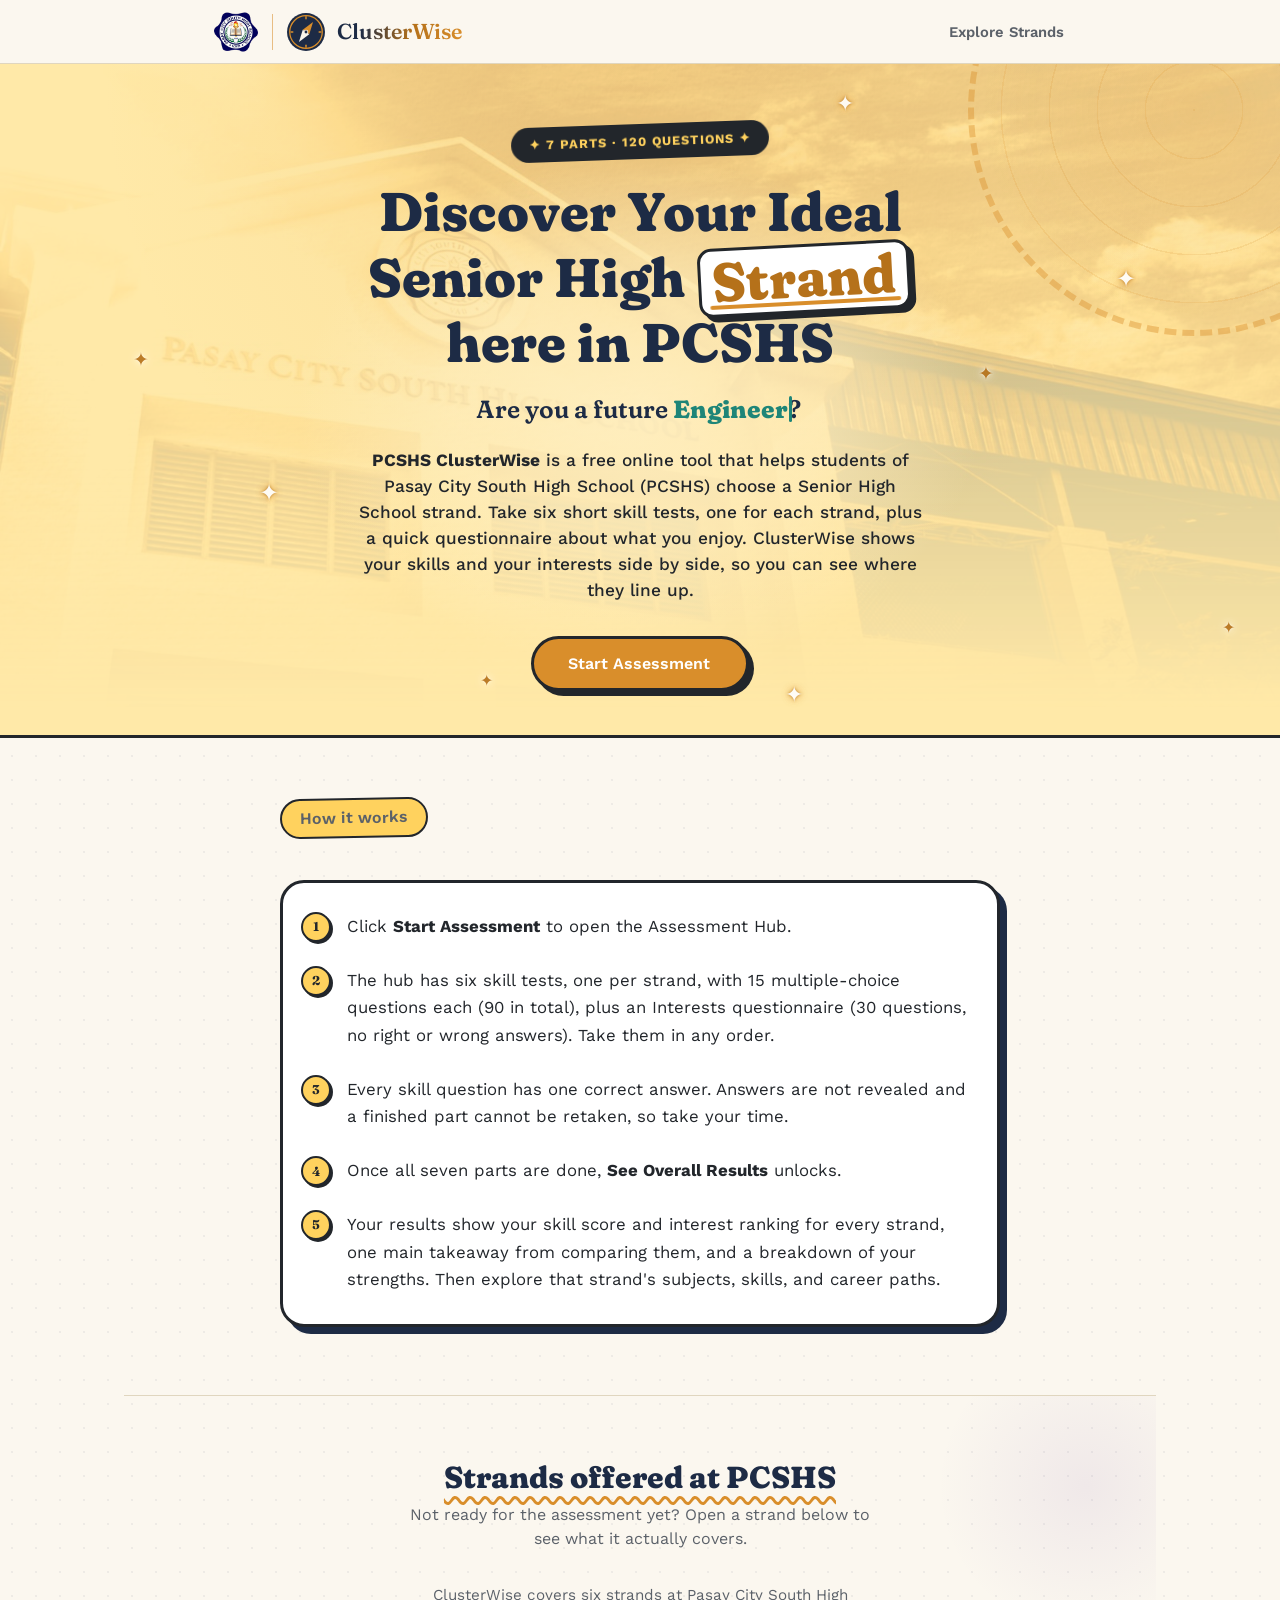
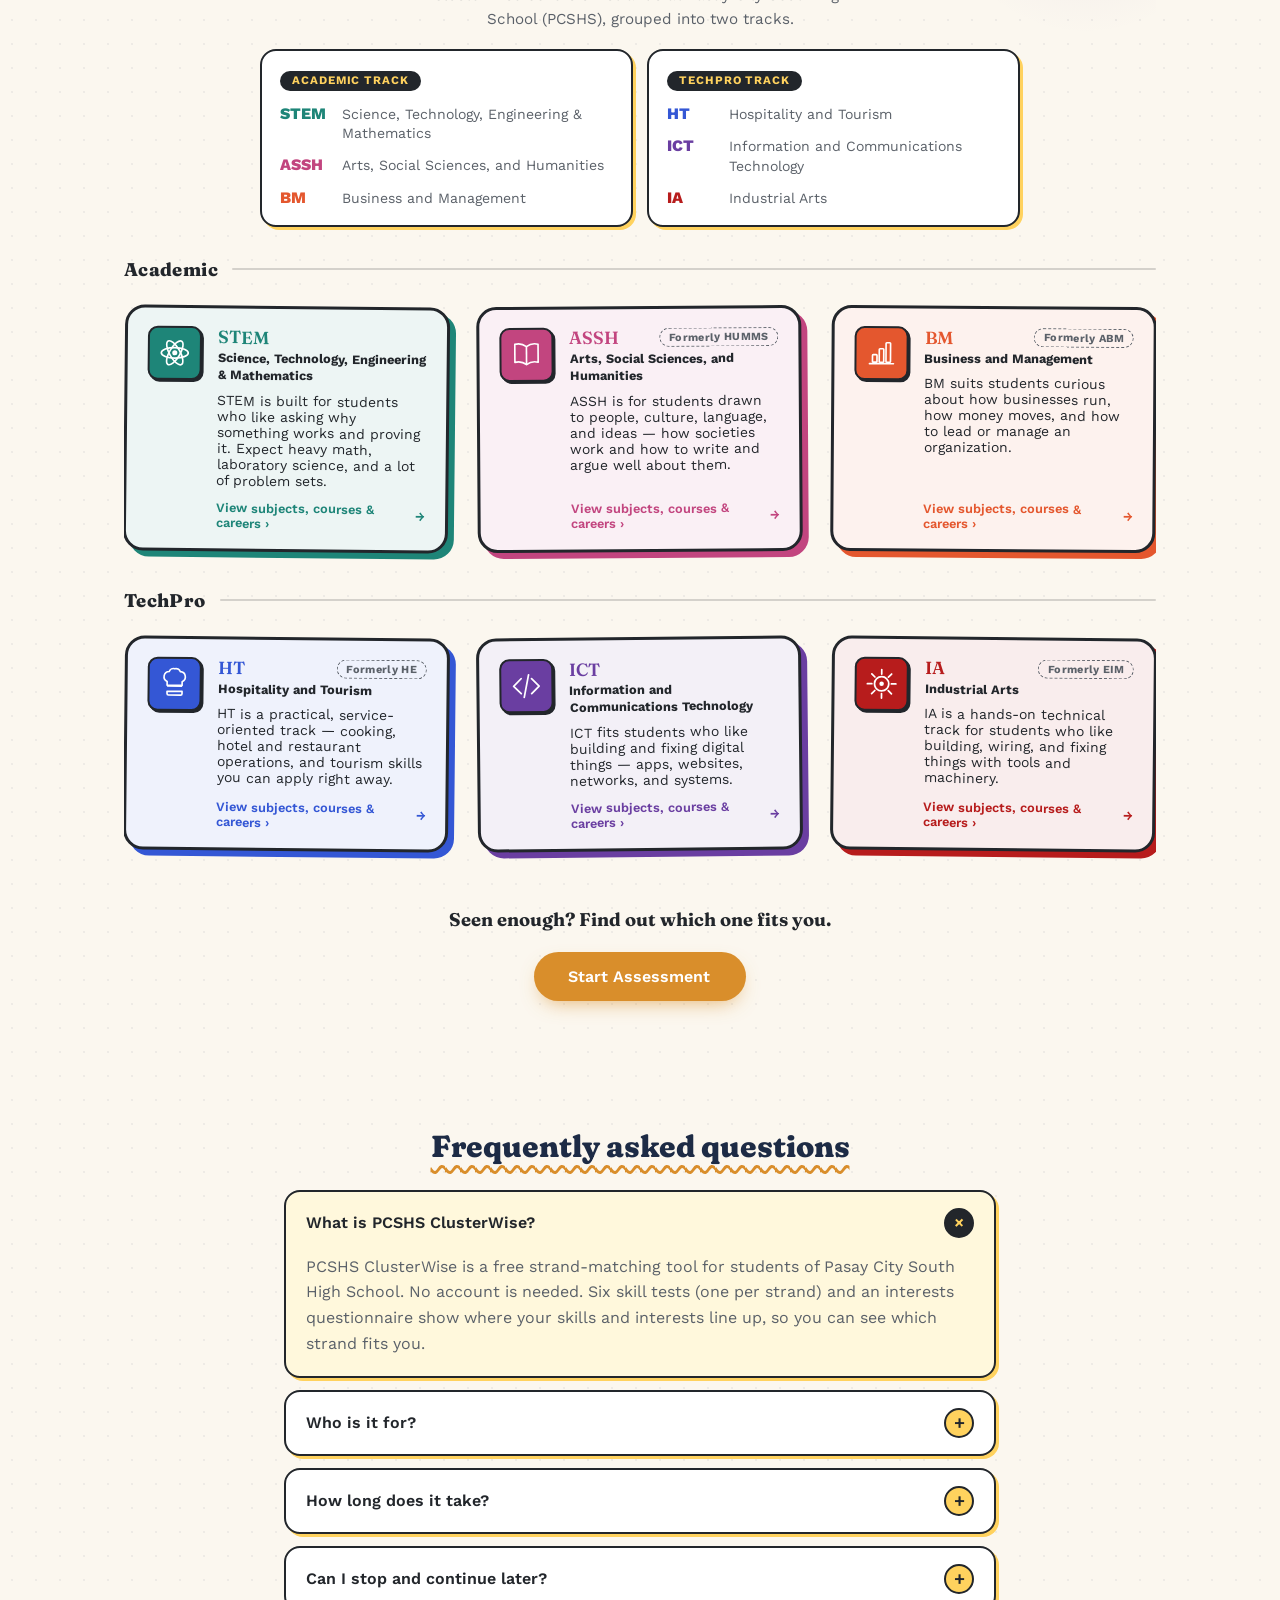
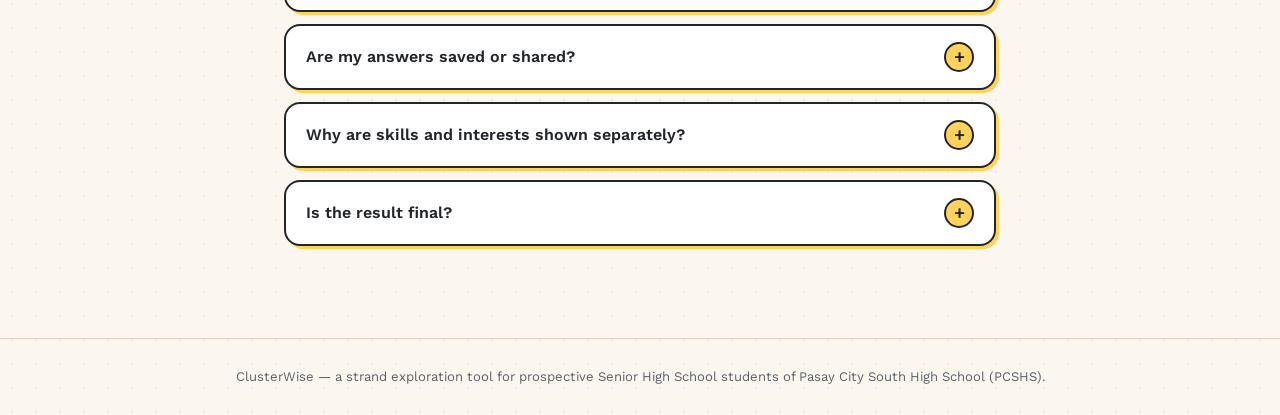
==== index.html @ 07b2bf0d "Update time estimate for exam duration" ====
<!DOCTYPE html>
<html lang="en">
<head>
<meta charset="UTF-8">
<meta name="viewport" content="width=device-width, initial-scale=1.0">
<title>PCSHS ClusterWise — Find Your SHS Strand | Pasay City South High School</title>
<link rel="canonical" href="https://pcshs-clusterwise.vercel.app/">

<!-- Search description + link preview (Messenger, Facebook, etc.) -->
<meta name="description" content="PCSHS ClusterWise is a free tool for Pasay City South High School (PCSHS) students to find their ideal Senior High School strand through six skill tests and an interests questionnaire.">
<meta property="og:type" content="website">
<meta property="og:site_name" content="PCSHS ClusterWise">
<meta property="og:title" content="PCSHS ClusterWise — Find Your SHS Strand | Pasay City South High School">
<meta property="og:description" content="PCSHS ClusterWise is a free tool for Pasay City South High School (PCSHS) students to find their ideal Senior High School strand through six skill tests and an interests questionnaire.">
<meta property="og:url" content="https://pcshs-clusterwise.vercel.app/">
<meta property="og:image" content="https://pcshs-clusterwise.vercel.app/images/og-image.png">
<meta property="og:image:width" content="1200">
<meta property="og:image:height" content="630">
<meta name="twitter:card" content="summary_large_image">

<link rel="icon" type="image/svg+xml" href="images/favicon.svg">
<link rel="icon" type="image/png" sizes="96x96" href="/images/favicon-96.png">
<link rel="icon" type="image/png" sizes="32x32" href="images/favicon-32.png">
<link rel="apple-touch-icon" href="images/apple-touch-icon.png">
<link rel="stylesheet" href="style2.css">

<!-- Structured data: helps Google understand what this page is -->
<script type="application/ld+json">
{
  "@context": "https://schema.org",
  "@type": "WebApplication",
  "name": "PCSHS ClusterWise",
  "alternateName": "Pasay City South High School ClusterWise",
  "url": "https://pcshs-clusterwise.vercel.app/",
  "description": "A free strand-matching tool for Pasay City South High School (PCSHS) students. Six skill tests and an interests questionnaire show which Senior High School strand fits best.",
  "applicationCategory": "EducationalApplication",
  "operatingSystem": "Any",
  "inLanguage": "en",
  "audience": { "@type": "EducationalAudience", "educationalRole": "student" },
  "offers": { "@type": "Offer", "price": "0", "priceCurrency": "PHP" },
  "publisher": { "@type": "EducationalOrganization", "name": "Pasay City South High School" }
}
</script>
</head>
<body>
<!-- ============ HEADER ============ -->
<header class="site-header">
  <div class="wrap header-inner">
    <button class="mark mark-compact brand" id="nav-home" aria-label="ClusterWise home">
      <img class="brand-seal" src="images/pcshslogo.png" alt="Pasay City South High School seal" width="44" height="44">
      <span class="brand-divider" aria-hidden="true"></span>
      <img class="brand-compass" src="images/favicon.svg" alt="" width="38" height="38">
      <span class="mark-word">ClusterWise</span>
    </button>
    <nav class="nav-links">
      <button class="nav-link" id="nav-explore"><span class="nav-opt">Explore </span>Strands</button>
    </nav>
  </div>
</header>

<!-- ============ HOME ============ -->
<section id="view-home" class="view">
  <div class="home-hero">
    <div class="wrap">
      <h1>Discover Your Ideal Senior High <span>Strand</span> here in PCSHS</h1>
      <p class="lede"><strong>PCSHS ClusterWise</strong> is a free online tool that helps students of Pasay City South High School (PCSHS) choose a Senior High School strand. Take six short skill tests, one for each strand, plus a quick questionnaire about what you enjoy. ClusterWise shows your skills and your interests side by side, so you can see where they line up.</p>
      <button class="btn btn-primary btn-compass" id="start-btn">
        <span>Start Assessment</span>
        <span class="btn-compass-icon" aria-hidden="true"></span>
      </button>

    </div>
  </div>

  <div class="wrap">
    <div class="manual">
      <p class="manual-title">How it works</p>
      <ol class="manual-list">
        <li>Click <strong>Start Assessment</strong> to open the Assessment Hub.</li>
        <li>The hub has six skill tests, one per strand, with 15 multiple-choice questions each (90 in total), plus an Interests questionnaire (30 questions, no right or wrong answers). Take them in any order.</li>
        <li>Every skill question has one correct answer. Answers are not revealed and a finished part cannot be retaken, so take your time.</li>
        <li>Once all seven parts are done, <strong>See Overall Results</strong> unlocks.</li>
        <li>Your results show your skill score and interest ranking for every strand, one main takeaway from comparing them, and a breakdown of your strengths. Then explore that strand's subjects, skills, and career paths.</li>
      </ol>
    </div>
  </div>

  <div class="wrap wrap-wide">
    <section class="explore-strands-section" id="explore-strands">
      <h2 class="section-title">Strands offered at PCSHS</h2>
      <p class="section-sub">Not ready for the assessment yet? Open a strand below to see what it actually covers.</p>

      <div class="strand-tracks">
        <p class="strand-tracks-intro">ClusterWise covers six strands at Pasay City South High School (PCSHS), grouped into two tracks.</p>
        <div class="track-cards">
          <section class="track-card" aria-labelledby="track-academic">
            <h3 class="track-name" id="track-academic">Academic track</h3>
            <ul class="track-list">
              <li><b class="track-code" style="--sc:#1E8578">STEM</b><span>Science, Technology, Engineering &amp; Mathematics</span></li>
              <li><b class="track-code" style="--sc:#C2457F">ASSH</b><span>Arts, Social Sciences, and Humanities</span></li>
              <li><b class="track-code" style="--sc:#E4572E">BM</b><span>Business and Management</span></li>
            </ul>
          </section>
          <section class="track-card" aria-labelledby="track-techpro">
            <h3 class="track-name" id="track-techpro">TechPro track</h3>
            <ul class="track-list">
              <li><b class="track-code" style="--sc:#3457D5">HT</b><span>Hospitality and Tourism</span></li>
              <li><b class="track-code" style="--sc:#6A3EA1">ICT</b><span>Information and Communications Technology</span></li>
              <li><b class="track-code" style="--sc:#B71C1C">IA</b><span>Industrial Arts</span></li>
            </ul>
          </section>
        </div>
      </div>

      <div class="strand-grid" id="strand-grid"></div>
      <div class="explore-cta">
        <p class="explore-cta-text">Seen enough? Find out which one fits you.</p>
        <button class="btn btn-primary btn-compass" id="start-btn-2">
          <span>Start Assessment</span>
          <span class="btn-compass-icon" aria-hidden="true"></span>
        </button>
      </div>
    </section>
  </div>

  <!-- Home-page FAQ: native <details> so the text is in the HTML for Google, no JavaScript needed -->
  <div class="wrap home-faq" id="faq">
    <h2 class="section-title">Frequently asked questions</h2>

    <details class="hfaq-item" open>
      <summary class="hfaq-q"><span>What is PCSHS ClusterWise?</span><span class="hfaq-icon" aria-hidden="true">+</span></summary>
      <p class="hfaq-a">PCSHS ClusterWise is a free strand-matching tool for students of Pasay City South High School. No account is needed. Six skill tests (one per strand) and an interests questionnaire show where your skills and interests line up, so you can see which strand fits you.</p>
    </details>

    <details class="hfaq-item">
      <summary class="hfaq-q"><span>Who is it for?</span><span class="hfaq-icon" aria-hidden="true">+</span></summary>
      <p class="hfaq-a">It is made for Junior High School students at Pasay City South High School (PCSHS), ideally Grade 10, who are deciding which Senior High School strand to take.</p>
    </details>

    <details class="hfaq-item">
      <summary class="hfaq-q"><span>How long does it take?</span><span class="hfaq-icon" aria-hidden="true">+</span></summary>
      <p class="hfaq-a">There are 90 skill questions (15 per strand) and 30 interest questions, split into seven short parts. The exam takes around 45 minutes average. <!-- TODO: add a rough time estimate once you have timed a few students, e.g. "Most students finish in about 45 minutes." --></p>
    </details>

    <details class="hfaq-item">
      <summary class="hfaq-q"><span>Can I stop and continue later?</span><span class="hfaq-icon" aria-hidden="true">+</span></summary>
      <p class="hfaq-a">Yes, as long as you stay in the same browser tab. Your progress is saved on your device and picks up where you left off, even after a refresh. Closing the tab clears it.</p>
    </details>

    <details class="hfaq-item">
      <summary class="hfaq-q"><span>Are my answers saved or shared?</span><span class="hfaq-icon" aria-hidden="true">+</span></summary>
      <p class="hfaq-a">No. ClusterWise has no server or database, so nothing is uploaded or shared. Your answers stay on your device. If you use <strong>Save my results</strong>, the picture is made on your device too.</p>
    </details>

    <details class="hfaq-item">
      <summary class="hfaq-q"><span>Why are skills and interests shown separately?</span><span class="hfaq-icon" aria-hidden="true">+</span></summary>
      <p class="hfaq-a">They answer different questions: what you can do right now, and what you enjoy. Mixing them into one score would hide that. Side by side, you can see where they agree and where they point different ways.</p>
    </details>

    <details class="hfaq-item">
      <summary class="hfaq-q"><span>Is the result final?</span><span class="hfaq-icon" aria-hidden="true">+</span></summary>
      <p class="hfaq-a">No. ClusterWise is a guide, not a decision. Use your results together with advice from your teachers, guidance counselor, and family.</p>
    </details>
  </div>
</section>

<!-- ============ ASSESSMENT HUB ============
     Empty on purpose: renderHub() in script2.js fills it. -->
<section id="view-hub" class="view"></section>

<!-- ============ ASSESSMENT (one sub-test at a time) ============ -->
<section id="view-assessment" class="view">
  <div class="assess-header">
    <div class="wrap">
      <div class="stepper" id="stepper"></div>
      <div class="q-progress-track"><div class="q-progress-fill" id="q-progress-fill"></div></div>
      <span class="q-progress-label" id="q-progress-label">Question 1 of 15</span>
    </div>
  </div>

  <div class="wrap assess-body">
    <div class="question-card" id="question-card"></div>
    <div class="assess-nav">
      <button class="btn btn-ghost" id="btn-back">Back</button>
      <button class="btn btn-primary" id="btn-next" disabled>Next</button>
    </div>
  </div>
</section>

<!-- ============ LOADING (plays once, between the hub and the results) ============
     Filled and driven by startResultsLoading() in script2.js. -->
<section id="view-loading" class="view" aria-label="Preparing your results">
  <div class="load-card">
    <div class="load-compass" aria-hidden="true">
      <svg viewBox="0 0 120 120" width="132" height="132">
        <circle class="lc-orbit" cx="60" cy="60" r="57" fill="none" stroke="#D98E2B" stroke-width="2.5" stroke-dasharray="3 8" stroke-linecap="round"/>
        <circle cx="60" cy="60" r="48" fill="#FFFFFF" stroke="#22262B" stroke-width="3.5"/>
        <circle cx="60" cy="60" r="39" fill="#FFE9A8" stroke="#D98E2B" stroke-width="1.5"/>
        <g stroke="#22262B" stroke-width="2.5" stroke-linecap="round"><line x1="60" y1="16" x2="60" y2="24"/><line x1="60" y1="96" x2="60" y2="104"/><line x1="16" y1="60" x2="24" y2="60"/><line x1="96" y1="60" x2="104" y2="60"/></g>
        <g class="lc-needle" id="load-needle">
          <polygon points="60,20 68,60 52,60" fill="#B5711A"/>
          <polygon points="60,100 68,60 52,60" fill="#1D2B45"/>
        </g>
        <circle cx="60" cy="60" r="5.5" fill="#FFFFFF" stroke="#22262B" stroke-width="2.5"/>
      </svg>
    </div>
    <p class="load-phrase" id="load-phrase" role="status" aria-live="polite">Working on your results…</p>
    <div class="load-tiles" id="load-tiles" aria-hidden="true"></div>
    <ul class="load-checks" id="load-checks" aria-hidden="true">
      <li><span class="load-check-dot"></span>Skill tests scored</li>
      <li><span class="load-check-dot"></span>Interests ranked</li>
      <li><span class="load-check-dot"></span>Skills and interests compared</li>
    </ul>
    <div class="load-track" aria-hidden="true"><div class="load-fill" id="load-fill"></div></div>
    <p class="load-pct" id="load-pct" aria-hidden="true">0%</p>
    <p class="load-privacy"><svg viewBox="0 0 24 24" width="14" height="14" fill="none" stroke="currentColor" stroke-width="2.4" stroke-linecap="round" stroke-linejoin="round" aria-hidden="true"><rect x="5" y="11" width="14" height="9" rx="2"/><path d="M8 11V8a4 4 0 0 1 8 0v3"/></svg>Your answers stay on this device</p>
  </div>
</section>

<!-- ============ RESULTS ============ -->
<section id="view-results" class="view">
  <div class="results-hero">
    <div class="wrap">
      <h1 id="result-headline"></h1>
      <p id="result-sub"></p>
    </div>
  </div>

  <div class="wrap chart-section">
    <div class="rv-charts" id="bar-chart"></div>
  </div>

  <div class="wrap interest-section" id="interest-section"></div>

  <div class="wrap explain-section">
    <div id="explain-why"></div>
  </div>

  <div class="results-strand">
    <div class="strand-header">
      <h2 class="section-title" id="strand-header-title"></h2>
      <p class="section-sub" id="strand-header-sub"></p>
      <div class="strand-tabs" id="strand-tabs" hidden></div>
    </div>
    <div id="strand-panel"></div>
  </div>

  <div class="wrap faq-section">
    <h3>Questions about your result</h3>
    <div id="faq-list"></div>
  </div>

  <div class="wrap results-footer">
  </div>
</section>

<!-- ============ STRAND DETAIL (from Explore Strands) ============
     Everything inside is built by renderStrandDetail() in script2.js,
     including the closing panel with its buttons. -->
<section id="view-strand-detail" class="view">
  <div id="strand-detail-content"></div>
</section>

<footer class="site-footer">ClusterWise — a strand exploration tool for prospective Senior High School students of Pasay City South High School (PCSHS).</footer>

<!-- Floating "Save my results" button: only visible while the results page is open (savecard.js toggles it) -->
<button class="save-fab" id="save-fab" type="button" data-save-results aria-label="Save my results as a picture">
  <svg class="save-icon" viewBox="0 0 24 24" width="22" height="22" fill="none" stroke="currentColor" stroke-width="2.4" stroke-linecap="round" stroke-linejoin="round" aria-hidden="true"><path d="M12 3v12"/><path d="M7 11l5 5 5-5"/><path d="M4 20h16"/></svg>
  <span class="save-label">Save my results</span>
</button>

<!-- Question bank first (data), then the controller (logic) -->
<script src="questions.js"></script>
<script src="script2.js"></script>
<script src="savecard.js"></script>
</body>
</html>
---- style2.css ----
@import url('https://fonts.googleapis.com/css2?family=Fraunces:opsz,wght,SOFT,WONK@9..144,100..900,0..100,0..1&family=Work+Sans:wght@400;500;600;700&display=swap');

/* Line 674 = Results start */

:root {
  --ink: #22262B;
  --ink-soft: #5B6169;
  --paper: #FBF7EF;
  --paper-raised: #FFFFFF;
  --paper-alt: #F1E9D8;
  --navy: #1D2B45;
  --navy-soft: #2C3C5C;
  --amber: #D98E2B;
  --amber-deep: #B5711A;
  --line: #E0D6BF;
  --radius: 10px;
  --shadow: 0 10px 30px -14px rgba(29, 43, 69, 0.25);
  --header-h: 64px;
}

* { box-sizing: border-box; }

html { scroll-behavior: smooth; scroll-padding-top: var(--header-h); }

body {
  margin: 0;
  font-family: 'Work Sans', -apple-system, BlinkMacSystemFont, sans-serif;
  background-color: var(--paper);
  background-image: radial-gradient(circle, rgba(29, 43, 69, 0.06) 1px, transparent 1.4px);
  background-size: 24px 24px;
  color: var(--ink);
  line-height: 1.5;
}

h1, h2, h3, h4 {
  font-family: 'Fraunces', Georgia, serif;
  color: var(--navy);
  margin: 0 0 0.4em;
  line-height: 1.15;
}

p { margin: 0 0 1em; color: var(--ink-soft); }

.view { display: none; }
.view.active { display: block; animation: viewFade 0.5s ease; }

@keyframes viewFade {
  from { opacity: 0; transform: translateY(8px); }
  to { opacity: 1; transform: translateY(0); }
}

.wrap {
  max-width: 900px;
  margin: 0 auto;
  padding: 0 24px;
}

/* ================= SITE HEADER ================= */
.site-header {
  position: sticky;
  top: 0;
  z-index: 20;
  height: var(--header-h);
  display: flex;
  align-items: center;
  background: var(--paper);
  border-bottom: 1px solid var(--line);
}

.header-inner {
  display: flex;
  align-items: center;
  justify-content: space-between;
  width: 100%;
}

.nav-links {
  display: flex;
  align-items: center;
  gap: 18px;
}

.nav-link {
  font-family: 'Work Sans', sans-serif;
  font-size: 0.92rem;
  font-weight: 600;
  color: var(--ink-soft);
  background: none;
  border: none;
  cursor: pointer;
  padding: 6px 2px;
  position: relative;
}
.nav-link::after {
  content: "";
  position: absolute;
  left: 2px; right: 2px; bottom: 0;
  height: 2px;
  background: var(--amber);
  transform: scaleX(0);
  transform-origin: left;
  transition: transform 0.2s ease;
}
.nav-link:hover { color: var(--navy); }
.nav-link:hover::after { transform: scaleX(1); }

/* ================= HOME ================= */
.home-hero {
  position: relative;
  overflow: hidden;
  padding: 56px 0 40px;
  text-align: center;
  background:
    radial-gradient(ellipse at top, rgba(217,142,43,0.10), transparent 60%),
    var(--paper);
  border-bottom: 1px solid var(--line);
}

.home-hero::before {
  content: "";
  position: absolute;
  border-radius: 50%;
  pointer-events: none;
  z-index: 0;
}

/* compass-ring motif, top right */
.home-hero::before {
  width: 440px;
  height: 440px;
  top: -180px;
  right: -140px;
  background:
    repeating-radial-gradient(circle at center, rgba(217,142,43,0.16) 0 1.5px, transparent 1.5px 48px),
    radial-gradient(circle, rgba(217,142,43,0.14), rgba(217,142,43,0) 70%);
}

.home-hero > .wrap {
  position: relative;
  z-index: 1;
}

.mark {
  display: inline-flex;
  align-items: center;
  gap: 10px;
  margin-bottom: 28px;
}

.mark-compact {
  background: none;
  border: none;
  cursor: pointer;
  margin: 0;
  padding: 0;
}

.mark-glyph {
  width: 40px; height: 40px;
  border-radius: 50%;
  background: var(--navy);
  position: relative;
  flex-shrink: 0;
}
.mark-glyph::before, .mark-glyph::after {
  content: "";
  position: absolute;
  background: var(--amber);
}
.mark-glyph::before {
  width: 2px; height: 16px;
  top: 12px; left: 19px;
  transform: rotate(35deg);
}
.mark-glyph::after {
  width: 6px; height: 6px;
  border-radius: 50%;
  background: var(--paper);
  top: 17px; left: 17px;
}

.site-header .mark-glyph { width: 30px; height: 30px; }
.site-header .mark-glyph::before { width: 1.5px; height: 12px; top: 9px; left: 14.5px; }
.site-header .mark-glyph::after { width: 4.5px; height: 4.5px; top: 12.5px; left: 12.5px; }

.mark-word {
  font-family: 'Fraunces', serif;
  font-weight: 600;
  font-size: 1.3rem;
  letter-spacing: 0.01em;
  color: var(--navy);
  background: linear-gradient(100deg, var(--navy) 20%, var(--amber-deep) 60%, var(--amber) 100%);
  -webkit-background-clip: text;
  background-clip: text;
  -webkit-text-fill-color: transparent;
}
.site-header .mark-word { font-size: 1.1rem; }

.home-hero h1 {
  font-size: clamp(2.2rem, 5vw, 3.4rem);
  font-weight: 600;
  max-width: 15ch;
  margin: 0 auto 18px;
  background: linear-gradient(100deg, var(--navy) 15%, var(--amber-deep) 55%, var(--amber) 100%);
  -webkit-background-clip: text;
  background-clip: text;
  -webkit-text-fill-color: transparent;
  color: var(--navy);
}

.home-hero .lede {
  max-width: 52ch;
  margin: 0 auto 32px;
  font-size: 1.08rem;
  color: var(--ink-soft);
}

.btn {
  font-family: 'Work Sans', sans-serif;
  font-weight: 600;
  font-size: 1rem;
  border: none;
  border-radius: 999px;
  padding: 15px 34px;
  cursor: pointer;
  transition: transform 0.15s ease, box-shadow 0.15s ease, background 0.2s ease;
}

.btn-primary {
  background: var(--amber);
  color: #fff;
  box-shadow: 0 8px 20px -8px rgba(217,142,43,0.7);
}
.btn-primary:hover { background: var(--amber-deep); transform: translateY(-1px); }
.btn-primary:active { transform: translateY(0); }

.btn-ghost {
  background: transparent;
  color: var(--navy);
  border: 1.5px solid var(--line);
}
.btn-ghost:hover { border-color: var(--navy); }

/* Compass-needle reveal, used on the "Start Assessment" button */
.btn-compass {
  display: inline-flex;
  align-items: center;
  gap: 0;
  transition: gap 0.3s ease, background 0.2s ease, transform 0.15s ease;
}
.btn-compass:hover,
.btn-compass:focus-visible {
  gap: 8px;
}

.btn-compass-icon {
  width: 0;
  height: 18px;
  border-radius: 50%;
  box-sizing: border-box;
  border: 1.5px solid transparent;
  position: relative;
  flex-shrink: 0;
  opacity: 0;
  transform: scale(0.4) rotate(-60deg);
  transition: width 0.3s ease, opacity 0.25s ease, transform 0.5s cubic-bezier(0.34, 1.56, 0.64, 1), border-color 0.3s ease;
}
.btn-compass:hover .btn-compass-icon,
.btn-compass:focus-visible .btn-compass-icon {
  width: 18px;
  opacity: 1;
  border-color: rgba(255, 255, 255, 0.85);
  transform: scale(1) rotate(300deg);
}
.btn-compass-icon::before,
.btn-compass-icon::after {
  content: "";
  position: absolute;
  left: 9px;
  top: 50%;
  width: 0;
  height: 0;
  border-style: solid;
}
.btn-compass-icon::before {
  /* upper half of the needle */
  border-width: 0 2.5px 6px 2.5px;
  border-color: transparent transparent #ffffff transparent;
  transform: translate(-50%, -100%);
}
.btn-compass-icon::after {
  /* lower half of the needle */
  border-width: 6px 2.5px 0 2.5px;
  border-color: var(--navy) transparent transparent transparent;
  transform: translate(-50%, 0);
}

@media (prefers-reduced-motion: reduce) {
  .btn-compass-icon { transition: opacity 0.2s ease; transform: none; }
  .btn-compass:hover .btn-compass-icon,
  .btn-compass:focus-visible .btn-compass-icon {
    transform: none;
  }
}

.manual {
  max-width: 640px;
  margin: 56px auto 0;
  padding: 0 0 64px;
}

.manual-title {
  text-align: center;
  font-size: 1rem;
  text-transform: none;
  color: var(--ink-soft);
  font-family: 'Work Sans', sans-serif;
  font-weight: 600;
  margin-bottom: 24px;
}
.manual-title::before {
  content: "";
  display: block;
  width: 36px;
  height: 3px;
  border-radius: 2px;
  background: var(--amber);
  margin: 0 auto 14px;
}

.manual-list {
  list-style: none;
  margin: 0; padding: 0;
  counter-reset: step;
  border-left: 2px solid var(--line);
  padding-left: 28px;
}

.manual-list li {
  position: relative;
  counter-increment: step;
  padding-bottom: 22px;
  color: var(--ink);
}
.manual-list li:last-child { padding-bottom: 0; }
.manual-list li::before {
  content: counter(step);
  position: absolute;
  left: -41px;
  top: -1px;
  width: 26px; height: 26px;
  border-radius: 50%;
  background: var(--paper);
  border: 2px solid var(--amber);
  color: var(--navy-soft);
  font-weight: 600;
  font-size: 0.8rem;
  display: flex; align-items: center; justify-content: center;
}

/* ================= EXPLORE STRANDS (home) ================= */
.explore-strands-section {
  position: relative;
  overflow: hidden;
  padding: 8px 0 72px;
  border-top: 1px solid var(--line);
  padding-top: 56px;
}
.explore-strands-section::before {
  content: "";
  position: absolute;
  top: -60px;
  right: -80px;
  width: 300px;
  height: 300px;
  border-radius: 50%;
  background: radial-gradient(circle, rgba(106,62,161,0.08), rgba(106,62,161,0) 70%);
  pointer-events: none;
  z-index: 0;
}
.explore-strands-section > * {
  position: relative;
  z-index: 1;
}

.section-title {
  font-size: clamp(1.5rem, 3vw, 1.9rem);
  text-align: center;
  margin-bottom: 8px;
}
.section-title::before {
  content: "";
  display: block;
  width: 36px;
  height: 3px;
  border-radius: 2px;
  background: var(--amber);
  margin: 0 auto 14px;
}

.section-sub {
  text-align: center;
  max-width: 46ch;
  margin: 0 auto 32px;
}

.strand-grid {
  display: grid;
  grid-template-columns: repeat(2, 1fr);
  gap: 14px;
}
@media (max-width: 640px) {
  .strand-grid { grid-template-columns: 1fr; }
}

.strand-card {
  --sc: var(--navy);
  display: flex;
  flex-direction: row;
  align-items: flex-start;
  gap: 16px;
  text-align: left;
  background: var(--paper-raised);
  border: 1.5px solid var(--line);
  border-radius: var(--radius);
  padding: 18px 20px;
  cursor: pointer;
  font-family: inherit;
  width: 100%;
  transition: transform 0.15s ease, box-shadow 0.2s ease, border-color 0.2s ease, background-color 0.25s ease;
}
.strand-card:hover {
  transform: translateY(-3px);
  background-color: var(--sc);
  border-color: var(--sc);
  box-shadow: var(--shadow);
}
.strand-card-badge {
  flex-shrink: 0;
  min-width: 54px;
  height: 54px;
  padding: 0 8px;
  border-radius: 8px;
  background: var(--sc);
  color: #fff;
  display: flex;
  align-items: center;
  justify-content: center;
  white-space: nowrap;
  font-family: 'Fraunces', serif;
  font-weight: 600;
  font-size: 0.82rem;
  letter-spacing: -0.01em;
  transition: background-color 0.25s ease, color 0.25s ease;
}
.strand-card:hover .strand-card-badge {
  background: #fff;
  color: var(--sc);
}
.strand-card-content {
  display: flex;
  flex-direction: column;
  min-width: 0;
  flex-grow: 1;
}
.strand-card-name {
  font-family: 'Fraunces', serif;
  font-size: 1.1rem;
  font-weight: 600;
  color: var(--sc);
  margin-bottom: 1px;
  transition: color 0.25s ease;
  display: inline-flex;
  align-items: center;
  gap: 7px;
}
.strand-card-name svg { width: 17px; height: 17px; flex-shrink: 0; }
.strand-card-full {
  font-size: 0.74rem;
  font-weight: 600;
  color: var(--ink-soft);
  margin-bottom: 8px;
  transition: color 0.25s ease;
}
.strand-card-blurb {
  font-size: 0.87rem;
  color: var(--ink);
  margin-bottom: 8px;
  transition: color 0.25s ease;
}
.strand-card-cta {
  font-size: 0.8rem;
  font-weight: 600;
  color: var(--sc);
  transition: color 0.25s ease;
}
.strand-card:hover .strand-card-name,
.strand-card:hover .strand-card-cta {
  color: #fff;
}
.strand-card:hover .strand-card-full {
  color: rgba(255, 255, 255, 0.8);
}
.strand-card:hover .strand-card-blurb {
  color: rgba(255, 255, 255, 0.95);
}

/* ================= ASSESSMENT ================= */
.assess-header {
  position: sticky;
  top: var(--header-h);
  background: var(--paper);
  border-bottom: 1px solid var(--line);
  padding: 18px 0 14px;
  z-index: 5;
}

.stepper {
  display: flex;
  justify-content: space-between;
  gap: 8px;
  margin-bottom: 16px;
}

.step {
  flex: 1;
  display: flex;
  align-items: center;
  gap: 8px;
  opacity: 0.45;
}

.step-marker {
  width: 26px; height: 26px;
  border-radius: 50%;
  border: 1.5px solid var(--ink-soft);
  display: flex; align-items: center; justify-content: center;
  font-size: 0.72rem;
  font-weight: 600;
  flex-shrink: 0;
  color: var(--ink-soft);
  transition: all 0.25s ease;
}

.step-label {
  font-size: 0.78rem;
  font-weight: 600;
  color: var(--ink-soft);
  display: none;
}

.step-active { opacity: 1; }
.step-active .step-marker { background: var(--navy); border-color: var(--navy); color: #fff; }
.step-active .step-label { color: var(--navy); display: inline; }
.step-done { opacity: 0.85; }
.step-done .step-marker { background: var(--amber); border-color: var(--amber); color: #fff; }

.q-progress-track {
  height: 6px;
  border-radius: 4px;
  background: var(--paper-alt);
  overflow: hidden;
}
.q-progress-fill {
  height: 100%;
  background: linear-gradient(90deg, var(--amber), var(--navy));
  border-radius: 4px;
  transition: width 0.4s ease;
}
.q-progress-label {
  display: block;
  margin-top: 8px;
  font-size: 0.8rem;
  color: var(--ink-soft);
  font-weight: 500;
}

.assess-body {
  padding: 48px 0 40px;
  min-height: 340px;
}

.question-card { max-width: 620px; margin: 0 auto; }

.q-eyebrow {
  font-size: 0.8rem;
  font-weight: 600;
  color: var(--amber-deep);
  margin-bottom: 10px;
}

.q-text {
  font-size: clamp(1.4rem, 3vw, 1.8rem);
  margin-bottom: 32px;
}

.card-in .q-text, .card-in .options { animation: qIn 0.4s ease; }
@keyframes qIn { from { opacity: 0; transform: translateX(10px); } to { opacity: 1; transform: translateX(0); } }

.options { display: flex; flex-direction: column; gap: 10px; }

.option {
  display: flex;
  align-items: center;
  gap: 14px;
  padding: 14px 18px;
  border: 1.5px solid var(--line);
  border-radius: var(--radius);
  background: var(--paper-raised);
  cursor: pointer;
  transition: border-color 0.2s ease, background 0.2s ease, transform 0.15s ease;
}
.option input { position: absolute; opacity: 0; pointer-events: none; }

.option-letter {
  width: 26px; height: 26px;
  border-radius: 50%;
  border: 2px solid var(--line);
  flex-shrink: 0;
  display: flex; align-items: center; justify-content: center;
  font-size: 0.76rem;
  font-weight: 700;
  color: var(--ink-soft);
  transition: all 0.2s ease;
}

.option-text { font-weight: 500; color: var(--ink); }

.option:hover { border-color: var(--amber); }
.option-selected {
  border-color: var(--amber);
  background: #FFF8EC;
}
.option-selected .option-letter { border-color: var(--amber); background: var(--amber); color: #fff; }
.option-pulse { animation: pulse 0.35s ease; }
@keyframes pulse { 0% { transform: scale(1); } 45% { transform: scale(1.015); } 100% { transform: scale(1); } }

.assess-nav {
  display: flex;
  justify-content: space-between;
  max-width: 620px;
  margin: 36px auto 0;
}
.btn:disabled { opacity: 0.4; cursor: not-allowed; }

/* ================= RESULTS ================= */
.results-hero {
  text-align: center;
  padding: 64px 0 20px;
  background: linear-gradient(180deg, var(--paper-alt), var(--paper));
}
.results-hero h1 {
  font-size: clamp(1.9rem, 4vw, 2.6rem);
  max-width: 20ch;
  margin: 0 auto 10px;
}
.results-hero p { max-width: 46ch; margin: 0 auto; }

.chart-section { padding: 36px 0 8px; }

.bar-chart {
  display: flex;
  align-items: flex-end;
  justify-content: center;
  gap: clamp(10px, 3vw, 28px);
  height: 260px;
  padding: 0 8px;
  border-bottom: 2px solid var(--ink);
}

.bar-col {
  display: flex;
  flex-direction: column;
  align-items: center;
  width: 64px;
  height: 100%;
  justify-content: flex-end;
}
.bar-pct { font-weight: 700; font-size: 0.9rem; color: var(--navy); margin-bottom: 6px; }
.bar-track {
  width: 100%;
  height: 100%;
  display: flex;
  align-items: flex-end;
}
.bar-fill {
  width: 100%;
  height: 0%;
  border-radius: 6px 6px 0 0;
  transition: height 1.1s cubic-bezier(.2,.8,.2,1);
}
.bar-label { margin-top: 10px; font-size: 0.78rem; font-weight: 600; color: var(--ink-soft); }

.explain-section {
  padding: 44px 0;
  display: grid;
  grid-template-columns: 1fr 1fr;
  gap: 36px;
}
@media (max-width: 720px) { .explain-section { grid-template-columns: 1fr; } }

.explain-section h3 { font-size: 1.2rem; }

.explain-lead {
  font-size: 1.2rem;
  line-height: 1.55;
  color: var(--ink);
  font-weight: 500;
}
.explain-lead strong { color: var(--navy); }

.chip-row { display: flex; flex-wrap: wrap; gap: 8px; margin: 14px 0 18px; }
.chip {
  border: 1.5px solid var(--chip-color, var(--line));
  color: var(--chip-color, var(--ink));
  background: transparent;
  padding: 8px 16px;
  border-radius: 999px;
  font-weight: 600;
  font-size: 0.85rem;
  cursor: pointer;
  transition: all 0.2s ease;
}
.chip:hover { background: var(--chip-color, var(--paper-alt)); color: #fff; }
.chip-active { background: var(--chip-color); color: #fff; }

.faq-section { padding: 8px 0 64px; }
.faq-item {
  border-bottom: 1px solid var(--line);
}
.faq-question {
  width: 100%;
  background: none;
  border: none;
  text-align: left;
  padding: 18px 4px;
  font-family: 'Work Sans', sans-serif;
  font-size: 1rem;
  font-weight: 600;
  color: var(--ink);
  display: flex;
  justify-content: space-between;
  align-items: center;
  cursor: pointer;
}
.faq-icon {
  font-size: 1.3rem;
  color: var(--amber-deep);
  transition: transform 0.25s ease;
}
.faq-open .faq-icon { transform: rotate(45deg); }
.faq-answer {
  max-height: 0;
  overflow: hidden;
  transition: max-height 0.3s ease;
}
.faq-open .faq-answer { max-height: 260px; }
.faq-answer p { padding: 0 4px 18px; }

.results-footer {
  text-align: center;
  padding: 0 0 72px;
  display: flex;
  gap: 12px;
  justify-content: center;
  flex-wrap: wrap;
}

/* ================= RESULTS: PLAYFUL RESTYLE (layered over the base rules above) ================= */
:root {
  --sun: #FFD25E;
  --sun-soft: #FFE9A8;
}

/* ---- Hero: confetti + sticker headline ---- */
.results-hero {
  position: relative;
  overflow: hidden;
  text-align: center;
  padding: 64px 0 76px;
  background:
    linear-gradient(180deg, var(--sun-soft) 0%, var(--paper) 100%);
  border-bottom: 3px solid var(--ink);
}
.results-hero::before {
  content: "";
  position: absolute;
  width: 230px; height: 230px;
  top: -80px; right: -60px;
  border-radius: 50%;
  border: 6px dashed rgba(217, 142, 43, 0.55);
  animation: resSpin 40s linear infinite;
  pointer-events: none;
}
@keyframes resSpin { to { transform: rotate(360deg); } }
@media (prefers-reduced-motion: reduce) { .results-hero::before { animation: none; } }

.results-hero .wrap { position: relative; z-index: 1; }
.results-hero .wrap::before {
  content: "✦ Your result is in ✦";
  display: inline-block;
  font-size: 0.8rem;
  font-weight: 700;
  letter-spacing: 0.08em;
  text-transform: uppercase;
  background: var(--ink);
  color: var(--sun);
  padding: 8px 18px;
  border-radius: 999px;
  margin-bottom: 26px;
  transform: rotate(-2deg);
}
.results-hero h1 {
  font-size: clamp(2.1rem, 6.4vw, 4rem);
  font-weight: 800;
  font-variation-settings: "SOFT" 100, "WONK" 1;
  letter-spacing: -0.02em;
  line-height: 1.3;
  text-wrap: balance;
  max-width: 21ch;
  margin: 0 auto 18px;
}
.results-hero h1 span.res-legacy {
  display: inline-block;
  background: #fff;
  border: 3px solid var(--ink);
  border-radius: 18px;
  padding: 0 0.22em;
  margin: 0 0.06em;
  transform: rotate(-3deg);
  box-shadow: 5px 5px 0 var(--ink);
}
.results-hero p {
  max-width: 40ch;
  margin: 0 auto;
  font-size: 1.05rem;
  color: var(--ink);
}

/* ---- Bar chart: a sticker panel ---- */
.wrap.chart-section {
  max-width: 980px;
  padding: 0 24px 12px;
  margin-top: -34px;
  position: relative;
  z-index: 2;
}
.bar-chart {
  display: flex;
  align-items: flex-end;
  justify-content: center;
  gap: clamp(8px, 2.4vw, 22px);
  height: 340px;
  padding: 26px clamp(12px, 3vw, 32px) 14px;
  background-color: #fff;
  background-image: repeating-linear-gradient(0deg, transparent 0 62px, rgba(29, 43, 69, 0.07) 62px 64px);
  border: 3px solid var(--ink);
  border-radius: 28px;
  box-shadow: 8px 8px 0 var(--navy);
}
.bar-col {
  flex: 1;
  width: auto;
  max-width: 96px;
  display: flex;
  flex-direction: column;
  align-items: center;
  justify-content: flex-end;
  height: 100%;
}
.bar-pct {
  font-family: 'Fraunces', serif;
  font-weight: 800;
  font-size: clamp(0.75rem, 2.6vw, 1.05rem);
  color: var(--ink);
  background: var(--sun);
  border: 2px solid var(--ink);
  border-radius: 999px;
  padding: 2px 8px;
  margin-bottom: 10px;
  box-shadow: 2px 2px 0 var(--ink);
}
.bar-col:first-child .bar-pct { background: var(--ink); color: var(--sun); }
.bar-track { width: 100%; height: 100%; display: flex; align-items: flex-end; border-bottom: 3px solid var(--ink); }
.bar-fill {
  position: relative;
  overflow: hidden;
  width: 100%;
  height: 0%;
  border: 3px solid var(--ink);
  border-bottom: none;
  border-radius: 16px 16px 0 0;
  transition: height 1.1s cubic-bezier(0.3, 1.25, 0.5, 1);
}
.bar-fill::after {
  content: "";
  position: absolute;
  inset: 0;
  background: repeating-linear-gradient(135deg, rgba(255,255,255,0.22) 0 8px, transparent 8px 16px);
  pointer-events: none;
}
.bar-col:first-child .bar-fill::before {
  content: "★";
  position: absolute;
  top: 6px; left: 50%;
  transform: translateX(-50%);
  color: #fff;
  font-size: 1.15rem;
  line-height: 1;
  z-index: 1;
}
.bar-col:nth-child(2) .bar-fill { transition-delay: 0.08s; }
.bar-col:nth-child(3) .bar-fill { transition-delay: 0.16s; }
.bar-col:nth-child(4) .bar-fill { transition-delay: 0.24s; }
.bar-col:nth-child(5) .bar-fill { transition-delay: 0.32s; }
.bar-col:nth-child(6) .bar-fill { transition-delay: 0.4s; }
.bar-label {
  margin-top: 12px;
  font-size: clamp(0.7rem, 2.4vw, 0.9rem);
  font-weight: 700;
  color: var(--ink);
}
.bar-col:first-child .bar-label {
  text-decoration: underline wavy var(--amber);
  text-underline-offset: 4px;
}

/* ---- Why + compare ---- */
.explain-section {
  padding: 56px 24px 52px;
  display: grid;
  grid-template-columns: 1.25fr 1fr;
  gap: 40px;
  align-items: start;
}
@media (max-width: 720px) { .explain-section { grid-template-columns: 1fr; gap: 34px; } }

#explain-why {
  background: var(--sun);
  border: 3px solid var(--ink);
  border-radius: 26px;
  padding: 26px 28px 30px;
  box-shadow: 7px 7px 0 var(--ink);
  transform: rotate(-1deg);
}
#explain-why h3 {
  font-size: 1.9rem;
  font-weight: 800;
  font-variation-settings: "SOFT" 100, "WONK" 1;
  color: var(--ink);
  margin-bottom: 12px;
}
.explain-lead { font-size: 1.12rem; line-height: 1.7; color: var(--ink); font-weight: 500; margin: 0; }
.explain-lead strong {
  color: var(--ink);
  background: #fff;
  border: 2px solid var(--ink);
  border-radius: 8px;
  padding: 0 7px;
  white-space: nowrap;
}

/* ---- Get to know: strand-themed panel + bento cards ---- */

/* 1: Main focus = solid statement banner */

/* 2: Subjects = numbered list */

/* 3: Skills = chips */

/* 4: Courses = starred lines */

/* 5: Careers = dark card, dashed tags */

/* ---- Curious about the others ---- */

.chip-row { gap: 12px; margin: 16px 0 22px; }
.chip {
  background: #fff;
  border: 3px solid var(--chip-color, var(--ink));
  color: var(--chip-color, var(--ink));
  padding: 10px 22px;
  font-size: 1rem;
  font-weight: 700;
  box-shadow: 3px 3px 0 var(--chip-color, var(--ink));
  transition: transform 0.15s ease, box-shadow 0.15s ease, background 0.2s ease, color 0.2s ease;
}
.chip:hover {
  background: var(--chip-color);
  color: #fff;
  transform: translate(-1px, -1px);
  box-shadow: 5px 5px 0 var(--chip-color);
}
.chip-active {
  background: var(--chip-color);
  color: #fff;
  transform: translate(2px, 2px);
  box-shadow: 1px 1px 0 var(--chip-color);
}
.chip-active:hover { transform: translate(2px, 2px); box-shadow: 1px 1px 0 var(--chip-color); }

/* ---- FAQ ---- */
.faq-section { padding: 24px 24px 64px; }
.faq-section h3 { font-size: 1.7rem; font-variation-settings: "SOFT" 100; margin-bottom: 18px; }
.faq-item {
  background: #fff;
  border: 2px solid var(--ink);
  border-radius: 16px;
  margin-bottom: 12px;
  overflow: hidden;
  box-shadow: 3px 3px 0 var(--sun);
  transition: background 0.2s ease, box-shadow 0.2s ease;
}
.faq-open { background: #FFF8DC; }
.faq-question { padding: 16px 20px; gap: 14px; }
.faq-icon {
  display: grid;
  place-items: center;
  width: 30px; height: 30px;
  flex-shrink: 0;
  background: var(--sun);
  border: 2px solid var(--ink);
  border-radius: 50%;
  color: var(--ink);
  font-size: 1.15rem;
  line-height: 1;
}
.faq-open .faq-icon { background: var(--ink); color: var(--sun); }
.faq-answer p { padding: 0 20px 20px; margin: 0; }

.results-footer .btn-ghost {
  background: #fff;
  color: var(--ink);
  border: 3px solid var(--ink);
  font-weight: 700;
  box-shadow: 4px 4px 0 var(--ink);
}
.results-footer .btn-ghost:hover { transform: translate(-1px, -1px); box-shadow: 6px 6px 0 var(--ink); }

/* ================= STRAND DETAIL ================= */
.wrap-wide { max-width: 1080px; margin: 0 auto; padding: 0 24px; }

.sd { --tint: color-mix(in srgb, var(--sc) 11%, var(--paper)); }

/* ---- Hero: strand-tinted band, big name, video beside the intro ---- */
.sd-hero {
  position: relative;
  overflow: hidden;
  background: var(--tint);
  border-bottom: 1px solid color-mix(in srgb, var(--sc) 30%, var(--line));
}
.sd-watermark {
  position: absolute;
  left: -70px;
  bottom: -90px;
  width: 360px;
  color: var(--sc);
  opacity: 0.08;
  pointer-events: none;
}
.sd-watermark svg { width: 100%; height: auto; display: block; }
.sd-hero-inner {
  position: relative;
  z-index: 1;
  display: grid;
  grid-template-columns: 1.05fr 1fr;
  gap: 48px;
  align-items: center;
  padding: 64px 24px 60px;
}
.sd-name {
  font-size: clamp(3.4rem, 9vw, 6rem);
  font-weight: 700;
  letter-spacing: -0.02em;
  line-height: 1;
  color: var(--sc);
  margin: 0 0 10px;
}
.sd-full {
  font-family: 'Fraunces', Georgia, serif;
  font-size: 1.3rem;
  font-weight: 500;
  color: var(--navy);
  margin: 0 0 16px;
}
.sd-overview { font-size: 1.05rem; color: var(--ink); max-width: 46ch; margin: 0; }

/* ---- Focus statement ---- */
.sd-focus { padding: 72px 0 60px; }
.sd-focus-text {
  font-family: 'Fraunces', Georgia, serif;
  font-size: clamp(1.6rem, 3.4vw, 2.4rem);
  font-weight: 500;
  line-height: 1.28;
  color: var(--navy);
  max-width: 30ch;
  margin: 0;
  padding-left: 24px;
  border-left: 5px solid var(--sc);
}

/* ---- Subjects + skills ---- */
.sd-cols {
  display: grid;
  grid-template-columns: 1.2fr 1fr;
  gap: 56px;
  padding-bottom: 72px;
}
.sd .sd-cols { padding-top: 64px; }          /* space below the stage band's bottom border */
.sd-h { font-size: 1.5rem; margin: 0 0 18px; }
.sd-subjects { list-style: none; margin: 0; padding: 0; border-top: 2px solid var(--sc); }
.sd-subjects li {
  font-family: 'Fraunces', Georgia, serif;
  font-size: 1.2rem;
  color: var(--navy);
  padding: 14px 0;
  border-bottom: 1px solid var(--line);
}
.sd-chips { display: flex; flex-wrap: wrap; gap: 10px; }
.sd-chip {
  background: color-mix(in srgb, var(--sc) 14%, #fff);
  border: 1.5px solid color-mix(in srgb, var(--sc) 55%, #fff);
  color: var(--navy);
  padding: 10px 18px;
  border-radius: 999px;
  font-weight: 600;
  font-size: 0.92rem;
}

/* ---- Where this leads: strand -> courses -> careers ---- */
.sd-path {
  background: var(--paper-alt);
  border-top: 1px solid var(--line);
  border-bottom: 1px solid var(--line);
  padding: 64px 0 68px;
}
.sd-path .sd-h { font-size: 1.7rem; margin-bottom: 6px; }
.sd-path-sub { margin: 0 0 32px; }
.sd-path-grid {
  display: grid;
  grid-template-columns: auto 1fr 1fr;
  align-items: start;
}
.sd-path-start {
  min-width: 84px;
  height: 84px;
  padding: 0 14px;
  border-radius: 50%;
  background: var(--sc);
  color: #fff;
  display: flex;
  align-items: center;
  justify-content: center;
  font-family: 'Fraunces', Georgia, serif;
  font-weight: 700;
  font-size: 1.15rem;
}
.sd-path-col { position: relative; padding-left: 64px; }
.sd-path-col::before {
  content: "";
  position: absolute;
  left: 14px;
  top: 41px;
  width: 32px;
  height: 2px;
  background: var(--sc);
}
.sd-path-col::after {
  content: "";
  position: absolute;
  left: 42px;
  top: 36px;
  border-style: solid;
  border-width: 6px 0 6px 9px;
  border-color: transparent transparent transparent var(--sc);
}
.sd-path-col h3 { font-size: 1.2rem; margin: 0 0 10px; padding-top: 30px; }
.sd-path-col ul { margin: 0; padding-left: 18px; color: var(--ink); }
.sd-path-col li { margin-bottom: 6px; }

/* ---- Closing panel ---- */
.sd-close {
  background: color-mix(in srgb, var(--sc) 72%, var(--navy));
  padding: 68px 0 64px;
}
.sd-close h2 {
  color: #fff;
  font-size: clamp(1.9rem, 4vw, 2.7rem);
  max-width: 20ch;
  margin: 0 0 12px;
}
.sd-close p { color: rgba(255, 255, 255, 0.92); max-width: 50ch; }
.sd-close-actions { display: flex; flex-wrap: wrap; gap: 12px; margin-top: 26px; }
.btn-light { background: #fff; color: var(--navy); }
.btn-light:hover { transform: translateY(-1px); background: var(--paper); }
.btn-outline-light {
  background: transparent;
  color: #fff;
  border: 1.5px solid rgba(255, 255, 255, 0.7);
}
.btn-outline-light:hover { background: rgba(255, 255, 255, 0.12); }
.sd-others {
  display: flex;
  flex-wrap: wrap;
  align-items: center;
  gap: 8px;
  margin-top: 40px;
  padding-top: 24px;
  border-top: 1px solid rgba(255, 255, 255, 0.35);
}
.sd-others-label { color: #fff; font-weight: 600; margin-right: 6px; }
.sd-other {
  font-family: 'Work Sans', sans-serif;
  font-weight: 600;
  font-size: 0.88rem;
  color: #fff;
  background: rgba(255, 255, 255, 0.12);
  border: 1.5px solid rgba(255, 255, 255, 0.5);
  border-radius: 999px;
  padding: 8px 16px;
  cursor: pointer;
}
.sd-other:hover { background: #fff; color: var(--navy); }
.sd-close :focus-visible, .sd-hero :focus-visible { outline: 3px solid #fff; outline-offset: 3px; }

/* ================= STRAND RECAP VIDEO ================= */
.sd-video { margin: 0; }
.video-frame {
  position: relative;
  width: 100%;
  aspect-ratio: 16 / 9;
  border-radius: 14px;
  overflow: hidden;
  border: 1px solid color-mix(in srgb, var(--sc, var(--navy)) 30%, var(--line));
  box-shadow: var(--shadow);
  background: var(--paper-raised);
}
.video-frame-media { width: 100%; height: 100%; border: 0; display: block; }
.video-frame-placeholder {
  position: relative;
  width: 100%;
  height: 100%;
  display: flex;
  flex-direction: column;
  align-items: center;
  justify-content: center;
  gap: 12px;
  background: var(--paper-alt);
}
.video-frame-play {
  width: 56px;
  height: 56px;
  border-radius: 50%;
  background: var(--sc, var(--navy));
  display: flex;
  align-items: center;
  justify-content: center;
}
.video-frame-play svg { transform: translateX(2px); }
.video-frame-note { margin: 0; font-weight: 600; font-size: 0.9rem; color: var(--navy-soft); }
.video-caption { margin: 12px 0 0; font-size: 0.9rem; color: var(--ink-soft); }

@media (max-width: 800px) {
  .sd-hero-inner { grid-template-columns: 1fr; gap: 32px; padding-top: 44px; }
  .sd-cols { grid-template-columns: 1fr; gap: 44px; }
  .sd .sd-cols { padding-top: 44px; }
  .sd-path-grid { grid-template-columns: 1fr; }
  .sd-path-start { margin-bottom: 8px; }
  .sd-path-col { padding: 0 0 24px 32px; margin-left: 41px; border-left: 2px solid var(--sc); }
  .sd-path-col::before, .sd-path-col::after { display: none; }
  .sd-path-col h3 { padding-top: 4px; }
}

footer.site-footer {
  text-align: center;
  padding: 28px 0;
  font-size: 0.82rem;
  color: var(--ink-soft);
  border-top: 1px solid var(--line);
}

@media (min-width: 560px) {
  .step-label { display: inline; }
}

@media (max-width: 600px) {
  .nav-link:not(#nav-explore) { display: none; }
  .header-inner { gap: 8px; }
}

@media (prefers-reduced-motion: reduce) {
  * { animation-duration: 0.001ms !important; transition-duration: 0.001ms !important; }
}

/* ============================================================
   HOME: PLAYFUL RESTYLE (layered over the base rules above)
   Append this block to the END of style2.css.
   Mirrors the sticker/comic language used in the results view:
   bold ink borders, hard drop-shadows, tiny rotations, confetti
   dots, sun-yellow accents, and the Fraunces "SOFT/WONK" wobble.
   ============================================================ */

/* ---- Hero: confetti dots + sticker eyebrow + sticker headline word ---- */
.home-hero {
  position: relative;
  overflow: hidden;
  padding: 60px 0 44px;
  text-align: center;
  border-bottom: 3px solid var(--ink);
  background:
    radial-gradient(ellipse at top, rgba(217,142,43,0.12), transparent 60%),
    var(--sun-soft, #FFE9A8);
}

/* keep the compass ring, just toned down slightly so it sits under the sparkles */
.home-hero::before { opacity: 0.9; }

.home-hero > .wrap::before {
  content: var(--hero-badge, "✦ 7 parts · 120 questions ✦");   /* script2.js overwrites this from the question data */
  display: inline-block;
  font-size: 0.8rem;
  font-weight: 700;
  letter-spacing: 0.08em;
  text-transform: uppercase;
  background: var(--ink);
  color: var(--sun, #FFD25E);
  padding: 8px 18px;
  border-radius: 999px;
  margin-bottom: 22px;
  transform: rotate(-2deg);
}

.home-hero h1 {
  font-weight: 800;
  font-variation-settings: "SOFT" 100, "WONK" 1;
  text-wrap: balance;
  -webkit-text-fill-color: var(--navy);
  background: none;
}

.home-hero h1 span {
  display: inline-block;
  background: #fff;
  color: var(--amber-deep);
  -webkit-text-fill-color: var(--amber-deep);
  border: 3px solid var(--ink);
  border-radius: 14px;
  padding: 0 0.2em;
  margin: 0 0.04em;
  transform: rotate(-3deg);
  box-shadow: 5px 5px 0 var(--ink);
}

.home-hero .lede {
  font-weight: 500;
  color: var(--ink);
}

.home-hero .btn-primary {
  border: 3px solid var(--ink);
  box-shadow: 5px 5px 0 var(--ink);
  transition: transform 0.15s ease, box-shadow 0.15s ease, background 0.2s ease, gap 0.3s ease;
}
.home-hero .btn-primary:hover {
  transform: translate(-2px, -2px);
  box-shadow: 7px 7px 0 var(--ink);
}
.home-hero .btn-primary:active {
  transform: translate(0, 0);
  box-shadow: 3px 3px 0 var(--ink);
}
.btn-compass-icon::after { border-color: var(--ink) transparent transparent transparent; }

/* strand pills → little rotated stickers */

/* ---- "How it works" manual → sticker panel ---- */
.manual {
  margin-top: 60px;
  padding: 0 0 68px;
}
.manual-title {
  display: inline-block;
  background: var(--sun, #FFD25E);
  border: 2px solid var(--ink);
  border-radius: 999px;
  padding: 6px 18px;
  transform: rotate(-1deg);
}
.manual-title::before { display: none; }

.manual-list {
  background: #fff;
  border: 3px solid var(--ink);
  border-radius: 24px;
  box-shadow: 7px 7px 0 var(--navy);
  padding: 30px 30px 30px 64px;
  margin-top: 18px;
  border-left: 3px solid var(--ink);
}
.manual-list li::before {
  background: var(--sun, #FFD25E);
  border: 2px solid var(--ink);
  box-shadow: 2px 2px 0 var(--ink);
  color: var(--ink);
  font-family: 'Fraunces', serif;
  font-weight: 700;
  left: -46px;
}

/* ---- Explore strands header ---- */
.explore-strands-section { padding-top: 64px; }
.section-title {
  font-weight: 800;
  font-variation-settings: "SOFT" 100, "WONK" 1;
  text-decoration: underline wavy var(--amber);
  text-decoration-thickness: 3px;
  text-underline-offset: 8px;
}
.section-title::before { display: none; }

/* ---- Strand cards → bold sticker cards ---- */
.strand-card {
  border: 3px solid var(--ink);
  border-radius: 20px;
  box-shadow: 6px 6px 0 var(--sc);
  transition: transform 0.2s ease, box-shadow 0.2s ease, background-color 0.25s ease, border-color 0.25s ease;
}
.strand-grid .strand-card:nth-child(6n+1) { transform: rotate(-0.6deg); }
.strand-grid .strand-card:nth-child(6n+2) { transform: rotate(0.6deg); }
.strand-grid .strand-card:nth-child(6n+3) { transform: rotate(-0.4deg); }
.strand-grid .strand-card:nth-child(6n+4) { transform: rotate(0.4deg); }
.strand-grid .strand-card:nth-child(6n+5) { transform: rotate(-0.6deg); }
.strand-grid .strand-card:nth-child(6n+6) { transform: rotate(0.6deg); }

.strand-card:hover {
  transform: translateY(-4px) rotate(0deg);
  box-shadow: 8px 8px 0 var(--ink);
  border-color: var(--ink);
}

.strand-card-badge {
  border: 2px solid var(--ink);
  border-radius: 10px;
  box-shadow: 2px 2px 0 var(--ink);
}
.strand-card:hover .strand-card-badge { box-shadow: 2px 2px 0 var(--sc); }

.strand-card-cta {
  display: inline-flex;
  align-items: center;
  gap: 4px;
}
.strand-card-cta::after {
  content: "→";
  transition: transform 0.2s ease;
}
.strand-card:hover .strand-card-cta::after { transform: translateX(4px); }

@media (max-width: 640px) {
  .strand-grid .strand-card { transform: none !important; }
  .strand-card:hover { transform: translateY(-2px) !important; }
}

.home-hero::before {
  border: 6px dashed rgba(217, 142, 43, 0.45);
  animation: resSpin 46s linear infinite;
}

@media (prefers-reduced-motion: reduce) {
  .home-hero::before { animation: none; }
}

/* ============================================================
   HOME ANIMATIONS (added block, only new rules; nothing above is edited)
   Each ANIM section is independent: delete one block to remove it.
   All motion is switched off for people who choose "reduce motion".
   ============================================================ */

/* ---- ANIM 1: staggered hero entrance ---- */
@keyframes heroIn {
  from { opacity: 0; translate: 0 22px; }
  to   { opacity: 1; translate: 0 0; }
}
@media (prefers-reduced-motion: no-preference) {
  .home-hero > .wrap::before { animation: heroIn 0.7s cubic-bezier(0.2, 0.8, 0.2, 1) 0.05s both; }
  .home-hero h1              { animation: heroIn 0.7s cubic-bezier(0.2, 0.8, 0.2, 1) 0.20s both; }
  .home-hero .lede           { animation: heroIn 0.7s cubic-bezier(0.2, 0.8, 0.2, 1) 0.40s both; }
  .home-hero .btn-compass    { animation: heroIn 0.7s cubic-bezier(0.2, 0.8, 0.2, 1) 0.60s both; }
}

/* ---- ANIM 2: scroll reveal (the .reveal / .reveal-in classes are added by script2.js) ---- */
@keyframes revealUp {
  from { opacity: 0; translate: 0 28px; }
  to   { opacity: 1; translate: 0 0; }
}
@media (prefers-reduced-motion: no-preference) {
  .reveal { opacity: 0; translate: 0 28px; }
  .reveal.reveal-in {
    opacity: 1;
    translate: 0 0;
    animation: revealUp 0.65s cubic-bezier(0.2, 0.8, 0.2, 1) backwards;
    animation-delay: var(--rd, 0s);
  }
}

/* ---- ANIM 3: soft pulse ring around "Start Assessment" ---- */
.btn-compass { position: relative; }
.btn-compass::after {
  content: "";
  position: absolute;
  inset: -3px;
  border-radius: 999px;
  border: 3px solid var(--amber-deep);
  opacity: 0;
  pointer-events: none;
}
@keyframes ringPulse {
  0%   { opacity: 0.6; transform: scale(1, 1); }
  45%  { opacity: 0;   transform: scale(1.14, 1.55); }
  100% { opacity: 0;   transform: scale(1.14, 1.55); }
}
@media (prefers-reduced-motion: no-preference) {
  .btn-compass::after { animation: ringPulse 4.5s ease-out 2.6s infinite; }
  .btn-compass:hover::after,
  .btn-compass:focus-visible::after { animation: none; }
}

/* ---- ANIM 4: underline draws itself under "Strand" ---- */
.home-hero h1 span { position: relative; }
.home-hero h1 span::after {
  content: "";
  position: absolute;
  left: 0.14em;
  right: 0.14em;
  bottom: 0.07em;
  height: 0.08em;
  border-radius: 999px;
  background: var(--amber);
  transform-origin: left center;
}
@keyframes underlineDraw {
  from { transform: scaleX(0); }
  to   { transform: scaleX(1); }
}
@media (prefers-reduced-motion: no-preference) {
  .home-hero h1 span::after { animation: underlineDraw 0.6s cubic-bezier(0.3, 0.7, 0.2, 1) 1s both; }
}

/* ---- ANIM 5: twinkling sparkles (the elements are created by script2.js) ----
   The sparkles are real elements so they can twinkle without any lag.
   The glow is fixed and fades with the element, so it costs almost nothing. */
.hero-twinkle {
  position: absolute;
  inset: 0;
  pointer-events: none;
  z-index: 0;
}
.twinkle-star {
  position: absolute;
  translate: -50% -50%;
}
.twinkle-star {
  font-size: var(--s);
  line-height: 1;
  opacity: 0.9;
}
.twinkle-star.star-amber {
  color: var(--amber-deep);
  text-shadow: 0 0 8px rgba(255, 255, 255, 0.95), 0 0 2px rgba(255, 255, 255, 0.9);
}
.twinkle-star.star-white {
  color: #fff;
  text-shadow: 0 0 3px var(--amber-deep), 0 0 9px rgba(217, 142, 43, 0.85);
}
.hero-twinkle > :nth-child(1) { left: 11%; top: 44%; --s: 19px; --td: 2.4s; --tl: -0.4s; }
.hero-twinkle > :nth-child(2) { left: 21%; top: 64%; --s: 24px; --td: 3s; --tl: -1.4s; }
.hero-twinkle > :nth-child(3) { left: 38%; top: 92%; --s: 16px; --td: 2.2s; --tl: -1.8s; }
.hero-twinkle > :nth-child(4) { left: 62%; top: 94%; --s: 22px; --td: 3.4s; --tl: -0.8s; }
.hero-twinkle > :nth-child(5) { left: 77%; top: 46%; --s: 19px; --td: 2.7s; --tl: -2.2s; }
.hero-twinkle > :nth-child(6) { left: 88%; top: 32%; --s: 24px; --td: 2.5s; --tl: -0.9s; }
.hero-twinkle > :nth-child(7) { left: 96%; top: 84%; --s: 16px; --td: 3.2s; --tl: -2.6s; }
.hero-twinkle > :nth-child(8) { left: 66%; top: 6%; --s: 22px; --td: 2.9s; --tl: -2s; }

@keyframes twinkleStar {
  0%, 100% { opacity: 0.2; scale: 0.5;  rotate: 0deg; }
  50%      { opacity: 1;   scale: 1.25; rotate: 30deg; }
}
@media (prefers-reduced-motion: no-preference) {
  .twinkle-star { animation: twinkleStar var(--td, 3s) ease-in-out var(--tl, 0s) infinite; }
}

/* ============================================================
   STRAND DETAIL PAGES: PLAYFUL RESTYLE + MOTION
   Appended block. Every rule starts with .sd, so the home page,
   hub, assessment and results are not affected. Delete this whole
   block to go back to the previous strand page look.
   Uses the same sticker language as home/results: ink borders,
   hard shadows, tiny rotations, Fraunces SOFT/WONK.
   ============================================================ */

.sd-sr {
  position: absolute;
  width: 1px; height: 1px;
  margin: -1px; padding: 0;
  overflow: hidden;
  clip: rect(0 0 0 0);
  white-space: nowrap;
  border: 0;
}

/* keep the small card rotations from ever causing a sideways scroll on phones */
.sd { overflow-x: clip; }

/* ---- Hero ---- */
.sd .sd-hero {
  background-color: var(--tint);
  background-image: radial-gradient(circle, color-mix(in srgb, var(--sc) 16%, transparent) 1.5px, transparent 2px);
  background-size: 22px 22px;
  border-bottom: 3px solid var(--ink);
}
.sd .sd-name {
  font-weight: 800;
  font-variation-settings: "SOFT" 100, "WONK" 1;
  text-shadow: 3px 3px 0 #fff, 6px 6px 0 var(--ink);
}
.sd .sd-full {
  display: inline-block;
  background: var(--sc);
  color: #fff;
  font-family: 'Work Sans', sans-serif;
  font-size: 0.9rem;
  font-weight: 700;
  padding: 6px 16px;
  border: 2px solid var(--ink);
  border-radius: 999px;
  box-shadow: 2px 2px 0 var(--ink);
  margin: 0 0 20px;
}
.sd .sd-overview { font-weight: 500; }

/* typewriter line */
.sd .sd-type {
  position: relative;
  margin: 22px 0 0;
  min-height: 3em;                      /* room for two lines so nothing jumps while typing */
  max-width: 40ch;
  font-family: 'Fraunces', Georgia, serif;
  font-size: clamp(1.1rem, 2.2vw, 1.3rem);
  font-weight: 500;
  line-height: 1.5;
  color: var(--navy);
}
.sd .sd-type-word {
  color: var(--sc);
  font-weight: 800;
  font-variation-settings: "SOFT" 100;
}
.sd .sd-type-caret {
  display: inline-block;
  width: 3px;
  height: 1.05em;
  margin-left: 3px;
  vertical-align: -0.15em;
  border-radius: 2px;
  background: var(--sc);
  animation: sdCaret 1s steps(1) infinite;
}
.sd .sd-type-caret[hidden] { display: none; }
@keyframes sdCaret { 50% { opacity: 0; } }

/* video box: same content, sticker frame */
.sd .video-frame {
  border: 3px solid var(--ink);
  border-radius: 20px;
  box-shadow: 8px 8px 0 var(--sc);
}
.sd .video-frame-placeholder { background: color-mix(in srgb, var(--sc) 10%, #fff); }
.sd .video-frame-play { border: 3px solid var(--ink); box-shadow: 3px 3px 0 var(--ink); }
.sd .video-caption { color: var(--ink); font-weight: 500; margin-top: 18px; }

/* spinning dashed ring, top right of the hero, tinted per strand */
.sd .sd-ring {
  position: absolute;
  top: -170px;
  right: -150px;
  width: 440px;
  height: 440px;
  pointer-events: none;
  z-index: 0;
}
.sd .sd-ring-rings {
  position: absolute;
  inset: 16px;
  border-radius: 50%;
  background: repeating-radial-gradient(circle at center,
    color-mix(in srgb, var(--sc) 30%, transparent) 0 1.5px, transparent 1.5px 54px);
}
.sd .sd-ring-rings::after {
  content: "";
  position: absolute;
  left: 50%; top: 50%;
  width: 6px; height: 6px;
  translate: -50% -50%;
  border-radius: 50%;
  background: color-mix(in srgb, var(--sc) 55%, transparent);
}
.sd .sd-ring-spin {
  position: absolute;
  inset: 0;
  border-radius: 50%;
  border: 7px dashed color-mix(in srgb, var(--sc) 45%, transparent);
}
.sd .sd-ring-spin::after {              /* the dot that rides the ring */
  content: "";
  position: absolute;
  left: -11.5px;
  top: calc(50% - 8px);
  width: 16px; height: 16px;
  border-radius: 50%;
  background: var(--sc);
  box-shadow: 0 0 14px 3px color-mix(in srgb, var(--sc) 55%, transparent);
}
.sd .sd-ring-star {
  position: absolute;
  left: 34%; top: 58%;
  font-size: 20px;
  line-height: 1;
  color: var(--sc);
  opacity: 0.85;
}
@keyframes sdSpin { to { transform: rotate(360deg); } }
@media (prefers-reduced-motion: no-preference) {
  .sd .sd-ring-spin { animation: sdSpin 60s linear infinite; will-change: transform; }
  .sd .sd-ring-star { animation: twinkleStar 3.6s ease-in-out infinite; }
}
@media (max-width: 800px) {
  .sd .sd-ring { width: 200px; height: 200px; top: -80px; right: -80px; }
  .sd .sd-ring-rings { background: repeating-radial-gradient(circle at center,
    color-mix(in srgb, var(--sc) 30%, transparent) 0 1.5px, transparent 1.5px 56px); }
  .sd .sd-ring-spin { border-width: 5px; }
}

/* hero entrance: one short staggered moment on load */
@media (prefers-reduced-motion: no-preference) {
  .sd .sd-name     { animation: heroIn 0.7s cubic-bezier(0.2, 0.8, 0.2, 1) 0.05s both; }
  .sd .sd-overview { animation: heroIn 0.7s cubic-bezier(0.2, 0.8, 0.2, 1) 0.32s both; }
  .sd .sd-type     { animation: heroIn 0.7s cubic-bezier(0.2, 0.8, 0.2, 1) 0.46s both; }
  .sd .sd-video    { animation: heroIn 0.7s cubic-bezier(0.2, 0.8, 0.2, 1) 0.30s both; }
}

/* ---- Focus statement: sticker pull-quote ----
   Strand-tinted gradient background, animated accent bar (::before),
   one-time shine sweep (::after) and a gradient-text highlight phrase. */
.sd .sd-focus-text {
  position: relative;
  overflow: hidden;
  max-width: 32ch;
  padding: 28px 34px 28px 46px;
  background: linear-gradient(105deg, color-mix(in srgb, var(--sc) 15%, #fff) 0%, #fff 70%);
  border: 3px solid var(--ink);
  border-left: 0;
  border-radius: 24px;
  box-shadow: 7px 7px 0 var(--ink);
  font-size: clamp(1.7rem, 3.8vw, 2.7rem);
  font-weight: 600;
  font-variation-settings: "SOFT" 100;
  line-height: 1.25;
  transform: rotate(-0.6deg);
}
.sd .sd-focus-text::before {              /* accent bar (was a border-left) */
  content: "";
  position: absolute;
  left: 0; top: 0; bottom: 0;
  width: 12px;
  background: var(--sc);
  transform-origin: top;
}
.sd .sd-focus-text::after {               /* shine sweep, hidden unless motion is allowed */
  content: "";
  position: absolute;
  top: 0; bottom: 0; left: 0;
  width: 30%;
  background: linear-gradient(90deg, transparent, rgba(255,255,255,0.65), transparent);
  opacity: 0;
  pointer-events: none;
}
.sd .sd-focus-hl {
  color: var(--sc);
  -webkit-box-decoration-break: clone;
  box-decoration-break: clone;
}
@supports ((-webkit-background-clip: text) or (background-clip: text)) {
  .sd .sd-focus-hl {
    background-image: linear-gradient(90deg, var(--sc), color-mix(in srgb, var(--sc) 55%, var(--ink)), var(--sc));
    background-size: 200% 100%;
    -webkit-background-clip: text;
    background-clip: text;
    -webkit-text-fill-color: transparent;
    color: transparent;
  }
}
@keyframes sdBarGrow { from { transform: scaleY(0); } to { transform: scaleY(1); } }
@keyframes sdFocusDrift { from { background-position: 0% 0; } to { background-position: 100% 0; } }
@keyframes sdHlShift { from { background-position: 0% 0; } to { background-position: 100% 0; } }
@media (prefers-reduced-motion: no-preference) {
  .sd .sd-focus-text {
    background-image: linear-gradient(105deg, color-mix(in srgb, var(--sc) 17%, #fff) 0%, #fff 45%, color-mix(in srgb, var(--sc) 8%, #fff) 100%);
    background-size: 200% 100%;
    animation: sdFocusDrift 9s ease-in-out infinite alternate;
  }
  .sd .sd-focus-text::before { animation: sdBarGrow 0.7s cubic-bezier(0.2, 0.8, 0.2, 1) 0.3s both; }
  .sd .sd-focus-text::after  { animation: sdShine 1.3s ease-in-out 0.9s 1 both; }
  .sd .sd-focus-hl { animation: sdHlShift 4s ease-in-out infinite alternate; }
}

/* ---- Subjects + skills ---- */
.sd .sd-h {
  font-weight: 800;
  font-variation-settings: "SOFT" 100, "WONK" 1;
  margin-bottom: 22px;
}
.sd .sd-subjects { border-top: 0; counter-reset: sdsub; }
.sd .sd-subjects li {
  counter-increment: sdsub;
  display: flex;
  align-items: center;
  gap: 14px;
  margin-bottom: 12px;
  padding: 12px 16px;
  background: #fff;
  border: 2px solid var(--ink);
  border-radius: 16px;
  box-shadow: 3px 3px 0 var(--sc);
  font-size: 1.1rem;
  font-weight: 600;
  transition: transform 0.2s ease, box-shadow 0.2s ease;
}
.sd .sd-subjects li::before {
  content: counter(sdsub);
  display: grid;
  place-items: center;
  width: 30px; height: 30px;
  flex-shrink: 0;
  border: 2px solid var(--ink);
  border-radius: 50%;
  background: var(--sc);
  color: #fff;
  font-family: 'Work Sans', sans-serif;
  font-size: 0.85rem;
  font-weight: 700;
}
.sd .sd-subjects li:hover { transform: translate(-2px, -2px); box-shadow: 5px 5px 0 var(--sc); }

.sd .sd-chips { gap: 12px; }
.sd .sd-chip {
  padding: 10px 18px;
  background: color-mix(in srgb, var(--sc) 16%, #fff);
  border: 2px solid var(--ink);
  box-shadow: 3px 3px 0 var(--ink);
  font-size: 0.98rem;
  transition: transform 0.2s ease, box-shadow 0.2s ease;
}
.sd .sd-chip:hover { transform: translate(-2px, -2px) rotate(-1deg); box-shadow: 5px 5px 0 var(--ink); }

/* ---- Where this leads ---- */
.sd .sd-path {
  background-color: var(--paper-alt);
  background-image: radial-gradient(circle, rgba(29, 43, 69, 0.12) 1.5px, transparent 2px);
  background-size: 22px 22px;
  border-top: 3px solid var(--ink);
  border-bottom: 0;
  padding: 68px 0 88px;
}
.sd .sd-path-start {
  border: 3px solid var(--ink);
  box-shadow: 4px 4px 0 var(--ink);
  font-weight: 800;
  font-variation-settings: "SOFT" 100, "WONK" 1;
}
.sd .sd-path-card {
  padding: 20px 22px 22px;
  background: #fff;
  border: 3px solid var(--ink);
  border-radius: 22px;
  box-shadow: 6px 6px 0 var(--sc);
  transition: transform 0.2s ease, box-shadow 0.2s ease;
}
.sd .sd-path-card:hover { transform: translate(-2px, -2px); box-shadow: 8px 8px 0 var(--sc); }
.sd .sd-path-col h3 { padding-top: 0; margin-bottom: 12px; font-weight: 800; font-variation-settings: "SOFT" 100; }
.sd .sd-path-col ul { list-style: none; padding-left: 0; }
.sd .sd-path-col li {
  position: relative;
  margin: 0;
  padding: 8px 0 8px 28px;
  font-weight: 600;
  border-bottom: 2px dashed var(--line);
}
.sd .sd-path-col li:last-child { border-bottom: 0; }
.sd .sd-path-col li::before {
  content: "\2726";
  position: absolute;
  left: 2px; top: 7px;
  color: var(--sc);
}
.sd .sd-path-col { align-self: stretch; }
.sd .sd-path-card { height: 100%; }
/* connector arrows: a touch bolder, and they draw in when the row appears */
.sd .sd-path-col::before { left: 12px; top: 40px; width: 42px; height: 4px; border-radius: 2px; transform-origin: left center; }
.sd .sd-path-col::after  { left: 52px; top: 35px; border-width: 7px 0 7px 10px; }
@keyframes sdDraw { from { transform: scaleX(0); } to { transform: scaleX(1); } }
@keyframes sdHead { from { opacity: 0; translate: -10px 0; } to { opacity: 1; translate: 0 0; } }
@media (prefers-reduced-motion: no-preference) {
  .sd .sd-path-grid.reveal-in .sd-path-col::before { animation: sdDraw 0.5s ease-out 0.35s backwards; }
  .sd .sd-path-grid.reveal-in .sd-path-col::after  { animation: sdHead 0.3s ease-out 0.75s backwards; }
  .sd .sd-path-grid.reveal-in .sd-path-col:nth-child(3)::before { animation-delay: 0.7s; }
  .sd .sd-path-grid.reveal-in .sd-path-col:nth-child(3)::after  { animation-delay: 1.1s; }
}

/* ---- Closing panel: scalloped top edge + sticker buttons ---- */
.sd .sd-close { --closebg: color-mix(in srgb, var(--sc) 72%, var(--navy)); background: var(--closebg); position: relative; }
.sd .sd-close::before {
  content: "";
  position: absolute;
  left: 0; right: 0;
  top: -12px;
  height: 13px;
  background: radial-gradient(circle at 50% 100%, var(--closebg) 0 13px, transparent 13.5px) repeat-x;
  background-size: 26px 13px;
  pointer-events: none;
}
.sd .sd-close h2 { font-weight: 800; font-variation-settings: "SOFT" 100, "WONK" 1; }
.sd .sd-close .btn-light {
  border: 3px solid var(--ink);
  box-shadow: 4px 4px 0 var(--ink);
  transition: transform 0.15s ease, box-shadow 0.15s ease, background 0.2s ease;
}
.sd .sd-close .btn-light:hover { transform: translate(-2px, -2px); box-shadow: 6px 6px 0 var(--ink); }
.sd .sd-close .btn-light:active { transform: translate(0, 0); box-shadow: 2px 2px 0 var(--ink); }
.sd .sd-other {
  background: #fff;
  color: var(--oc, var(--navy));
  border: 2px solid var(--ink);
  box-shadow: 2px 2px 0 var(--ink);
  font-weight: 700;
  transition: transform 0.15s ease, box-shadow 0.15s ease, background 0.2s ease, color 0.2s ease;
}
.sd .sd-other:hover { background: var(--oc, #fff); color: #fff; transform: translate(-1px, -1px); box-shadow: 4px 4px 0 var(--ink); }

@media (max-width: 520px) {
  .sd .sd-type { min-height: 4.6em; }
  .sd .sd-focus-text { padding: 22px 22px 22px 34px; }
}

@media (prefers-reduced-motion: reduce) {
  .sd .sd-ring-spin, .sd .sd-ring-star, .sd .sd-type-caret { animation: none; }
}

/* ============================================================
   STRAND PAGE: full-name pill extras (hover, shine, float)
   Appended block. Timeline after page load:
     0.18s  pill fades up (existing entrance)
     1.3s   one soft shine sweeps across it, once
     1.2s+  it starts floating by 3px, forever
   Hover straightens it and lifts it. All motion is off for "reduce motion".
   ============================================================ */
.sd .sd-full {
  position: relative;
  overflow: hidden;
  vertical-align: top;
}
.sd .sd-full::after {                       /* the shine */
  content: "";
  position: absolute;
  top: 0; bottom: 0; left: 0;
  width: 38%;
  background: linear-gradient(105deg, transparent 0%, rgba(255, 255, 255, 0.55) 50%, transparent 100%);
  transform: translateX(-160%) skewX(-20deg);
  opacity: 0;
  pointer-events: none;
}

/* ---- Shine on the strand name (replaces the old shine on the pill) ----
   ::after is a see-through copy of the name whose text is filled with a moving white band,
   so the shadow behind the name is left alone. The band only exists while the animation runs. */
.sd .sd-name { position: relative; width: fit-content; max-width: 100%; }
.sd .sd-name::after {
  content: attr(data-text);
  position: absolute;
  inset: 0;
  color: transparent;
  text-shadow: none;
  background: linear-gradient(105deg, transparent 36%, rgba(255, 255, 255, 0.95) 50%, transparent 64%);
  background-size: 250% 100%;
  background-position: 100% 0;
  -webkit-background-clip: text;
  background-clip: text;
  opacity: 0;
  pointer-events: none;
}
@keyframes sdNameShine {
  0%        { background-position: 100% 0; opacity: 1; }
  30%       { background-position: 0% 0;   opacity: 1; }
  31%, 100% { background-position: 100% 0; opacity: 0; }
}

@keyframes sdShine {
  0%   { transform: translateX(-160%) skewX(-20deg); opacity: 1; }
  100% { transform: translateX(400%)  skewX(-20deg); opacity: 1; }
}
@keyframes sdShineLoop {                    /* sweeps across, then rests until the next round */
  0%   { transform: translateX(-160%) skewX(-20deg); opacity: 1; }
  20%  { transform: translateX(400%)  skewX(-20deg); opacity: 1; }
  21%, 100% { transform: translateX(-160%) skewX(-20deg); opacity: 0; }
}
@media (prefers-reduced-motion: no-preference) {
  .sd .sd-name::after { animation: sdNameShine 3.6s ease-in-out 1.1s infinite; }
}

/* ============================================================
   STRAND CARDS: hover shine
   Appended block. One bright diagonal band sweeps across the card each time
   the cursor enters it (or it gets keyboard focus). The band sits above the
   card background but below the text and badge, so the text stays crisp.
   Locked (completed) hub cards are skipped. Off for "reduce motion".
   Delete this block to remove the effect.
   ============================================================ */
.strand-card {
  position: relative;
  overflow: hidden;      /* clips the band to the rounded corners; the hard shadow is outside and unaffected */
  isolation: isolate;
}
.strand-card > * { position: relative; z-index: 1; }
.strand-card::before {
  content: "";
  position: absolute;
  top: 0; bottom: 0; left: 0;
  width: 45%;
  z-index: 0;
  background: linear-gradient(105deg, transparent 0%, rgba(255, 255, 255, 0.68) 50%, transparent 100%);
  transform: translateX(-130%) skewX(-20deg);
  opacity: 0;
  pointer-events: none;
}
@keyframes cardShine {
  0%   { transform: translateX(-130%) skewX(-20deg); opacity: 1; }
  100% { transform: translateX(260%)  skewX(-20deg); opacity: 1; }
}
@media (prefers-reduced-motion: no-preference) {
  .strand-card:not(:disabled):hover::before,
  .strand-card:not(:disabled):focus-visible::before {
    animation: cardShine 0.9s cubic-bezier(0.45, 0, 0.35, 1) 0.05s 1 both;
  }
}

/* ============================================================
   HOME HERO: typewriter line
   Appended block. The element is created by initHeroType() in script2.js.
   .hero-type-box gets an exact pixel width from the script (the current career's
   full sentence), so the line is centered for every word; the width change is
   animated so it glides between words.
   ============================================================ */
.hero-type {
  position: relative;
  display: flex;
  justify-content: center;
  margin: 0 auto 22px;
  font-family: 'Fraunces', Georgia, serif;
  font-size: clamp(1.15rem, 2.8vw, 1.55rem);
  font-weight: 600;
  font-variation-settings: "SOFT" 100;
  line-height: 1.35;
  color: var(--navy);
  --wc: var(--amber-deep);
}
.hero-type-box {
  display: block;
  text-align: left;
  max-width: 100%;
  transition: width 0.35s cubic-bezier(0.3, 0.7, 0.2, 1);
}
.hero-type-wrap { min-height: 2.7em; }   /* only on very narrow screens, where the longest sentence wraps */
.hero-type-measure {                      /* invisible; used only to measure widths */
  position: absolute;
  left: 0; top: 0;
  white-space: nowrap;
  visibility: hidden;
  pointer-events: none;
}
.hero-type-word {
  color: var(--wc);
  font-weight: 800;
  font-variation-settings: "SOFT" 100, "WONK" 1;
  transition: color 0.2s ease;
}
.hero-type-caret {                       /* zero-width, so no gap opens before the "?" while it blinks off */
  position: relative;
  display: inline-block;
  width: 0;
  height: 1.05em;
  vertical-align: -0.15em;
}
.hero-type-caret::after {
  content: "";
  position: absolute;
  left: 1px; top: 0; bottom: 0;
  width: 3px;
  border-radius: 2px;
  background: var(--wc);
  animation: sdCaret 1s steps(1) infinite;
}
.hero-type-caret[hidden] { display: none; }
@media (prefers-reduced-motion: no-preference) {
  .hero-type { animation: heroIn 0.7s cubic-bezier(0.2, 0.8, 0.2, 1) 0.32s both; }
}
@media (prefers-reduced-motion: reduce) {
  .hero-type-caret::after { animation: none; }
  .hero-type-box { transition: none; }
}

/* ============================================================
   ASSESSMENT GUIDE + READABILITY
   Appended block. Covers: hub "Before you begin" card, honesty box + pledge,
   locked hub cards, the rules (intro) screen before each test, the
   "Choose the best answer" line, and easier-to-read questions
   (context block, monospace block for flowcharts, roomier options).
   Delete this block to go back to the previous look.
   ============================================================ */

/* ---- Hub: instructions + honesty ---- */
.hub-guide { display: grid; gap: 26px; margin: 24px 0 26px; }

.hub-steps {
  background: #fff;
  border: 3px solid var(--ink);
  border-radius: 22px;
  box-shadow: 6px 6px 0 var(--navy);
  padding: 22px 26px 24px;
}
.hub-guide-title {
  display: inline-block;
  margin: 0;
  padding: 5px 16px;
  background: var(--sun);
  border: 2px solid var(--ink);
  border-radius: 999px;
  font-weight: 700;
  font-size: 0.9rem;
  color: var(--ink);
  transform: rotate(-1deg);
}
.hub-steps-list { list-style: none; margin: 18px 0 0; padding: 0; counter-reset: hubstep; }
.hub-steps-list li {
  position: relative;
  counter-increment: hubstep;
  padding: 0 0 20px 44px;
  color: var(--ink);
  font-weight: 500;
}
.hub-steps-list li:last-child { padding-bottom: 0; }
.hub-steps-list li::before {
  content: counter(hubstep);
  position: absolute;
  left: 0; top: -2px;
  display: grid;
  place-items: center;
  width: 30px; height: 30px;
  background: var(--sun);
  border: 2px solid var(--ink);
  border-radius: 50%;
  box-shadow: 2px 2px 0 var(--ink);
  font-family: 'Fraunces', serif;
  font-weight: 700;
  font-size: 0.85rem;
  color: var(--ink);
}

.hub-honesty {
  background: var(--sun);
  border: 3px solid var(--ink);
  border-radius: 24px;
  box-shadow: 7px 7px 0 var(--ink);
  padding: 26px 28px 24px;
  transform: rotate(-0.4deg);
  transition: background-color 0.3s ease;
}
.hub-honesty h3 {
  font-size: clamp(1.45rem, 3.2vw, 2rem);
  font-weight: 800;
  font-variation-settings: "SOFT" 100, "WONK" 1;
  color: var(--ink);
  margin: 0 0 12px;
}
.hub-honesty p { color: var(--ink); font-weight: 500; line-height: 1.6; }
.hub-honesty p:last-of-type { margin-bottom: 18px; }
.hub-honesty-signed { background: #CFEFD6; }

.hub-pledge {
  position: relative;
  display: flex;
  align-items: center;
  gap: 14px;
  padding: 14px 18px;
  background: #fff;
  border: 3px solid var(--ink);
  border-radius: 16px;
  box-shadow: 3px 3px 0 var(--ink);
  cursor: pointer;
  font-weight: 700;
  color: var(--ink);
  transition: transform 0.15s ease, box-shadow 0.15s ease;
}
.hub-pledge:hover { transform: translate(-1px, -1px); box-shadow: 5px 5px 0 var(--ink); }
.hub-pledge input { position: absolute; opacity: 0; width: 1px; height: 1px; }
.hub-pledge-box {
  flex-shrink: 0;
  display: grid;
  place-items: center;
  width: 28px; height: 28px;
  background: #fff;
  border: 3px solid var(--ink);
  border-radius: 8px;
  transition: background-color 0.15s ease;
}
.hub-pledge-box::after {
  content: "\2713";
  color: #fff;
  font-size: 1rem;
  font-weight: 800;
  line-height: 1;
  transform: scale(0);
  transition: transform 0.2s cubic-bezier(0.3, 1.6, 0.5, 1);
}
.hub-pledge input:checked + .hub-pledge-box { background: var(--ink); }
.hub-pledge input:checked + .hub-pledge-box::after { transform: scale(1); }
.hub-pledge input:focus-visible + .hub-pledge-box { outline: 3px solid var(--amber-deep); outline-offset: 3px; }

.hub-lock-hint {
  display: inline-block;
  margin: 0 0 18px;
  padding: 7px 16px;
  background: #fff;
  border: 2px dashed var(--ink);
  border-radius: 999px;
  font-weight: 700;
  font-size: 0.9rem;
  color: var(--ink);
}
.hub-lock-hint[hidden] { display: none; }
.strand-card-locked { opacity: 0.5; filter: grayscale(0.5); pointer-events: none; }

@media (max-width: 640px) {
  .hub-honesty { transform: none; padding: 22px 20px 20px; }
  .hub-steps { padding: 20px 20px 22px; }
}

/* ---- Rules screen before each test ---- */
.intro-mode .assess-nav { display: none; }
.intro-meta {
  display: inline-block;
  margin: 0 0 14px;
  padding: 4px 14px;
  background: var(--sun);
  border: 2px solid var(--ink);
  border-radius: 999px;
  font-size: 0.85rem;
  font-weight: 700;
  color: var(--ink);
}
.intro-about { color: var(--ink); font-size: 1.05rem; margin-bottom: 18px; }
.intro-rules {
  list-style: none;
  margin: 0 0 30px;
  padding: 20px 24px;
  background: #fff;
  border: 3px solid var(--ink);
  border-radius: 20px;
  box-shadow: 5px 5px 0 var(--amber);
}
.intro-rules li {
  position: relative;
  padding: 8px 0 8px 30px;
  color: var(--ink);
  font-weight: 500;
  border-bottom: 2px dashed var(--line);
}
.intro-rules li:last-child { border-bottom: 0; }
.intro-rules li::before {
  content: "\2726";
  position: absolute;
  left: 2px; top: 8px;
  color: var(--amber-deep);
}
.intro-actions { display: flex; flex-wrap: wrap; gap: 12px; justify-content: space-between; }

/* ---- Questions: easier to read ---- */
.q-instruction {
  margin: -4px 0 18px;
  font-size: 0.88rem;
  font-weight: 600;
  color: var(--ink-soft);
}
.q-context {
  margin: 0 0 22px;
  padding: 18px 20px;
  background: #fff;
  border: 2px solid var(--ink);
  border-left: 7px solid var(--amber);
  border-radius: 14px;
  box-shadow: 3px 3px 0 var(--line);
}
.q-context p {
  margin: 0 0 0.85em;
  font-size: 1.05rem;
  line-height: 1.7;
  color: var(--ink);
}
.q-context p:last-child { margin-bottom: 0; }
.q-context .q-block {
  margin: 0 0 0.85em;
  padding: 14px 16px;
  background: var(--paper-alt);
  border-radius: 10px;
  font-family: ui-monospace, SFMono-Regular, Menlo, Consolas, "Liberation Mono", monospace;
  font-size: 0.92rem;
  line-height: 1.65;
  color: var(--ink);
  white-space: pre;             /* keeps the indentation exactly; scrolls sideways on a narrow screen instead of wrapping */
  overflow-x: auto;
}
.q-context .q-block:last-child { margin-bottom: 0; }
.q-text-split { font-size: clamp(1.25rem, 2.6vw, 1.6rem); margin-bottom: 26px; }
.q-text-long  { font-size: clamp(1.2rem, 2.5vw, 1.5rem); line-height: 1.35; }

.options { gap: 12px; }
.option { padding: 16px 18px; }
.option-text { font-size: 1.05rem; line-height: 1.45; }
.option-letter { border-color: var(--ink-soft); color: var(--ink); }

/* phones: the base rule zeroed the side padding of the test/hub area, so content touched the screen edges */
.assess-body { padding-left: 24px; padding-right: 24px; }
@media (max-width: 560px) {
  .q-context { padding: 16px 16px; }
  .q-context .q-block { font-size: 0.82rem; }
}

/* ---- Pledge: locked in once ticked (the input is disabled by script2.js) ---- */
.hub-pledge-locked { cursor: default; }
.hub-pledge-locked:hover { transform: none; box-shadow: 3px 3px 0 var(--ink); }

/* ---- Topic tag beside the test title on each question ---- */
.q-topic {
  display: inline-block;
  margin: 0;
  padding: 2px 11px;
  background: #fff;
  border: 2px solid var(--ink);
  border-radius: 999px;
  color: var(--ink);
  font-size: 0.75rem;
  font-weight: 700;
  line-height: 1.4;
  vertical-align: middle;
}

/* ---- "Save & back to hub" button at the top of each question ---- */
.q-exit {
  display: inline-flex;
  align-items: center;
  gap: 6px;
  margin: 0 0 20px;
  padding: 6px 14px;
  background: transparent;
  border: 2px solid var(--ink-soft);
  border-radius: 999px;
  color: var(--ink);
  font: inherit;
  font-size: 0.85rem;
  font-weight: 600;
  cursor: pointer;
  transition: background 0.2s ease, border-color 0.2s ease;
}
.q-exit:hover { background: #fff; border-color: var(--ink); }
.q-exit:focus-visible { outline: 3px solid var(--amber-deep); outline-offset: 3px; }

/* title + topic tag sit on one row and wrap cleanly on narrow screens */
.q-eyebrow:has(.q-topic) {
  display: flex;
  flex-wrap: wrap;
  align-items: center;
  gap: 6px 10px;
}

/* ---- Hub cards: the "Start / Resume test" line always sits on the bottom edge,
        so a card stretched to match its taller neighbour has no dead space underneath ---- */
#hub-grid .strand-card-content { align-self: stretch; }
#hub-grid .strand-card-cta { margin-top: auto; padding-top: 8px; }

/* =========================================================
   INTEREST QUESTIONNAIRE + SKILL-VS-INTEREST RESULTS
   (added for the seventh hub card; reuses the existing tokens)
   ========================================================= */
@media (max-width: 900px) {
  .step:not(.step-active) .step-label { display: none; }   /* seven steps: only the active label on narrow screens */
}

/* Part A: five rating buttons */
.rate-row { display: grid; grid-template-columns: repeat(5, 1fr); gap: 10px; margin-top: 8px; }
.rate-btn {
  display: flex; flex-direction: column; align-items: center; justify-content: flex-start; gap: 8px;
  padding: 14px 6px; font: inherit; text-align: center; cursor: pointer;
  border: 1.5px solid var(--line); border-radius: var(--radius); background: var(--paper-raised); color: var(--ink);
  transition: border-color 0.2s ease, background 0.2s ease, transform 0.15s ease;
}
.rate-btn:hover { border-color: var(--amber); }
.rate-btn:focus-visible { outline: 3px solid var(--amber-deep); outline-offset: 2px; }
.rate-num {
  width: 30px; height: 30px; border-radius: 50%; border: 2px solid var(--ink-soft);
  display: flex; align-items: center; justify-content: center; font-weight: 700; font-size: 0.9rem;
}
.rate-label { font-size: 0.82rem; font-weight: 600; line-height: 1.25; color: var(--ink-soft); }
.rate-selected { border-color: var(--amber); background: #FFF8EC; }
.rate-selected .rate-num { background: var(--amber); border-color: var(--amber); color: #fff; }
.rate-selected .rate-label { color: var(--ink); }

/* Part B: one activity per strand, Most / Least buttons */
.pick-list { display: flex; flex-direction: column; gap: 10px; margin-top: 8px; }
.pick-item {
  display: flex; align-items: center; justify-content: space-between; gap: 14px;
  padding: 12px 14px 12px 18px; border: 1.5px solid var(--line); border-radius: var(--radius);
  background: var(--paper-raised); transition: border-color 0.2s ease, background 0.2s ease;
}
.pick-text { font-weight: 500; line-height: 1.4; }
.pick-btns { display: flex; gap: 8px; flex-shrink: 0; }
.pick-btn {
  font: inherit; font-size: 0.85rem; font-weight: 700; padding: 8px 14px; cursor: pointer;
  border: 1.5px solid var(--line); border-radius: 999px; background: #fff; color: var(--ink-soft);
}
.pick-btn:focus-visible { outline: 3px solid var(--amber-deep); outline-offset: 2px; }
.pick-most.pick-on { background: #1E8578; border-color: #1E8578; color: #fff; }
.pick-least.pick-on { background: #B71C1C; border-color: #B71C1C; color: #fff; }
.pick-is-most { border-color: #1E8578; background: #F0FAF8; }
.pick-is-least { border-color: #B71C1C; background: #FFF4F4; }

/* Results: skill vs interest */
.interest-section { padding: 28px 0 8px; }
.interest-section h3 { font-size: 1.2rem; }
.si-grid { display: grid; grid-template-columns: repeat(auto-fit, minmax(300px, 1fr)); gap: 14px; margin-top: 16px; }
.si-row { background: var(--paper-raised); border: 1.5px solid var(--line); border-radius: var(--radius); padding: 14px 16px; }
.si-name { display: flex; align-items: center; gap: 8px; font-weight: 700; margin-bottom: 8px; }
.si-name .dot { width: 14px; height: 14px; border-radius: 50%; border: 2px solid var(--ink); }
.si-line { display: grid; grid-template-columns: 62px 1fr auto; align-items: center; gap: 10px; margin-top: 6px; font-size: 0.85rem; }
.si-tag { font-weight: 600; color: var(--ink-soft); }
.si-track { height: 12px; border-radius: 999px; background: var(--paper-alt); overflow: hidden; }
.si-fill { height: 100%; border-radius: 999px; background: var(--sc); }
.si-fill-int { background: repeating-linear-gradient(45deg, var(--sc) 0 6px, rgba(255,255,255,0.45) 6px 10px); }
.si-val { font-weight: 600; white-space: nowrap; }
.si-note { margin-top: 14px; font-size: 0.85rem; color: var(--ink-soft); }

@media (max-width: 600px) {
  .rate-row { grid-template-columns: 1fr; }
  .rate-btn { flex-direction: row; justify-content: flex-start; gap: 12px; padding: 10px 14px; text-align: left; }
  .pick-item { flex-direction: column; align-items: stretch; }
  .pick-btns { justify-content: flex-end; }
  .si-line { grid-template-columns: 56px 1fr; }
  .si-val { grid-column: 2; }
}

/* Seventh hub card (interests): same width as the other cards, centered under the two columns */
#hub-grid .strand-card[data-code="INTEREST"] {
  grid-column: 1 / -1;
  justify-self: center;
  width: calc(50% - 7px);   /* one column wide (the grid gap is 14px) */
  transform: none;
}
@media (max-width: 640px) {
  #hub-grid .strand-card[data-code="INTEREST"] { width: 100%; }   /* single-column layout */
}

/* Results: the recommended strand(s) reuse the strand-page layout (.sd); tab bar only for two strands */
.results-strand { border-bottom: 3px solid var(--ink); }
.strand-header { text-align: center; padding: 64px 20px 40px; border-bottom: 3px solid var(--ink); }
.strand-header .section-title { font-size: clamp(1.6rem, 4.5vw, 2.3rem); margin-bottom: 16px; }
.strand-header .section-sub { margin-bottom: 0; }
.strand-tabs { display: flex; justify-content: center; margin-top: 22px; }
.strand-tabs[hidden] { display: none; }
.strand-tabs .chip-row { margin: 0; justify-content: center; }
@media (max-width: 400px) { .strand-header { padding: 48px 16px 32px; } }

/* Results: single-column "Why" section with one card per recommended strand */
.explain-section { grid-template-columns: 1fr; }
#explain-why { transform: none; }
.why-grid { display: grid; grid-template-columns: repeat(auto-fit, minmax(280px, 1fr)); gap: 20px; margin-top: 22px; }
.why-card {
  background: #fff;
  border: 3px solid var(--ink);
  border-left: 9px solid var(--sc);
  border-radius: 20px;
  padding: 18px 22px 8px;
  box-shadow: 5px 5px 0 rgba(34, 38, 43, 0.18);
}
.why-title { display: flex; align-items: center; gap: 10px; font-size: 1.35rem; margin: 0 0 12px; color: var(--sc); }
.why-title .dot { width: 14px; height: 14px; border-radius: 50%; border: 2px solid var(--ink); flex-shrink: 0; }
.why-part { margin-bottom: 14px; }
.why-label { display: block; font-size: 0.78rem; font-weight: 700; text-transform: uppercase; letter-spacing: 0.05em; color: var(--ink-soft); margin-bottom: 2px; }
.why-part p { margin: 0; font-size: 1rem; line-height: 1.55; color: var(--ink); }
.why-note { margin: 18px 0 0; font-size: 1rem; line-height: 1.6; font-weight: 500; color: var(--ink); }


/* Small phones (400px and narrower): keep the six-bar chart inside its card, and stop the "Why" box
   from making the page wider than the screen. Wider screens are not affected. */
.why-grid { grid-template-columns: repeat(auto-fit, minmax(min(280px, 100%), 1fr)); }
@media (max-width: 400px) {
  .wrap.chart-section { padding-left: 14px; padding-right: 14px; }
  .bar-chart { gap: 4px; padding: 22px 8px 12px; border-radius: 22px; box-shadow: 5px 5px 0 var(--navy); }
  .bar-col { min-width: 0; }
  .bar-pct { font-size: 0.64rem; padding: 1px 4px; margin-bottom: 8px; border-width: 2px; box-shadow: 1px 1px 0 var(--ink); }
  .bar-fill { border-width: 2px; border-radius: 10px 10px 0 0; }
  .bar-label { font-size: 0.64rem; margin-top: 8px; }
  #explain-why { padding: 22px 16px 24px; }
  .why-card { padding: 16px 16px 6px; }
}


/* Homepage strand cards: the icon sits in the colored square (the name is the heading beside it) */
#strand-grid .strand-card-badge { padding: 0; }   /* keeps the square at its usual 54px so the text beside it wraps as before */
#strand-grid .strand-card-badge svg { width: 36px; height: 36px; display: block; }

/* ============================================================
   RESULTS HERO: strand stickers
   Appended block. Built by renderResultsHero() in script2.js.
   .results-hero gets data-count="1" or "2" (a tie) and --rc1 / --rc2 (strand colors).
   .res-low = the skill score was close to guessing level: calmer, no confetti.
   ============================================================ */
.results-hero::before { border-color: var(--rc1, #D98E2B); opacity: 0.45; }
.results-hero h1 {
  max-width: none;
  margin: 0 auto 16px;
  font-size: 1rem;
  line-height: 1.2;
  letter-spacing: 0;
}

.res-decor { position: absolute; inset: 0; overflow: hidden; pointer-events: none; z-index: 0; }
.res-blob { position: absolute; border-radius: 50%; background: var(--rc1, #D98E2B); opacity: 0.13; }
.res-blob-a { width: 260px; height: 260px; left: -90px; top: -100px; }
.res-blob-b { width: 230px; height: 230px; right: -80px; bottom: -100px; background: var(--rc2, #D98E2B); }
.res-spark { position: absolute; line-height: 1; color: var(--rc1, #D98E2B); }
.res-spark.s1 { top: 26%; left: 7%;   font-size: 22px; }
.res-spark.s2 { top: 44%; right: 8%;  font-size: 16px; color: var(--rc2, #D98E2B); }
.res-spark.s3 { bottom: 16%; left: 14%; font-size: 14px; color: var(--rc2, #D98E2B); }
.res-spark.s4 { top: 12%; right: 24%; font-size: 14px; }
.res-confetti { position: absolute; left: 50%; top: 44%; width: 9px; height: 14px; border-radius: 2px; opacity: 0; }
.results-hero.res-low .res-blob { opacity: 0.07; }
.results-hero.res-low .res-spark { opacity: 0.4; }

.res-match { display: flex; flex-direction: column; align-items: center; margin-bottom: 4px; }
.res-label {
  font-family: 'Work Sans', -apple-system, BlinkMacSystemFont, sans-serif;
  font-size: 0.78rem;
  font-weight: 700;
  letter-spacing: 0.14em;
  text-transform: uppercase;
  color: var(--ink-soft);
  margin-bottom: 22px;
}
.res-row { display: flex; align-items: center; justify-content: center; flex-wrap: wrap; gap: 14px; }
.res-item { position: relative; display: inline-block; }
.res-sticker {
  display: inline-flex;
  align-items: center;
  gap: 14px;
  background: #fff;
  border: 3px solid var(--ink);
  border-radius: 20px;
  padding: 10px 26px 10px 12px;
  box-shadow: 6px 6px 0 var(--ink);
  transform: rotate(var(--tilt, -3deg));
}
.res-icon {
  flex: none;
  display: grid;
  place-items: center;
  width: clamp(46px, 9vw, 60px);
  aspect-ratio: 1;
  border-radius: 50%;
  background: var(--sc);
  color: #fff;
  border: 3px solid var(--ink);
}
.res-icon svg { width: 62%; height: 62%; }
.res-name {
  font-size: clamp(2.6rem, 9vw, 4.2rem);
  font-weight: 800;
  font-variation-settings: "SOFT" 100, "WONK" 1;
  line-height: 1;
  letter-spacing: -0.02em;
  color: var(--sc);
}
.results-hero[data-count="2"] .res-sticker { gap: 10px; padding: 8px 20px 8px 10px; box-shadow: 5px 5px 0 var(--ink); }
.results-hero[data-count="2"] .res-name { font-size: clamp(2rem, 6.5vw, 3.1rem); }
.res-and { font-size: clamp(1.8rem, 5vw, 2.6rem); font-weight: 800; line-height: 1; color: var(--ink); }

.res-stamp {                               /* one strand: the score, stuck on the sticker's corner */
  position: absolute;
  right: -48px; top: -30px;
  width: 88px; height: 88px;
  display: flex; flex-direction: column; align-items: center; justify-content: center;
  border-radius: 50%;
  background: var(--ink);
  color: var(--sun);
  border: 3px solid #fff;
  text-align: center;
  transform: rotate(9deg);
}
.res-stamp b { font-size: 1.7rem; font-weight: 800; line-height: 1; }
.res-stamp small {
  font-family: 'Work Sans', -apple-system, BlinkMacSystemFont, sans-serif;
  font-size: 0.62rem; font-weight: 700; letter-spacing: 0.06em; text-transform: uppercase; margin-top: 3px;
}
.res-pill {                                /* two strands: one shared score under both stickers */
  display: inline-flex; align-items: center; gap: 8px;
  margin-top: 22px;
  padding: 6px 16px 6px 7px;
  border-radius: 999px;
  background: var(--ink);
  color: var(--sun);
  transform: rotate(-2deg);
}
.res-pill b { background: var(--sun); color: var(--ink); border-radius: 999px; padding: 3px 11px; font-size: 1.1rem; font-weight: 800; }
.res-pill span {
  font-family: 'Work Sans', -apple-system, BlinkMacSystemFont, sans-serif;
  font-size: 0.74rem; font-weight: 700; letter-spacing: 0.06em; text-transform: uppercase;
}
.results-hero.res-low .res-stamp { background: var(--ink-soft); color: #fff; }
.results-hero.res-low .res-pill  { background: var(--ink-soft); color: #fff; }
.results-hero.res-low .res-pill b { background: #fff; color: var(--ink-soft); }

.res-line {
  display: block;
  max-width: 22ch;
  margin: 24px auto 0;
  font-size: clamp(1.35rem, 3.6vw, 1.9rem);
  font-weight: 800;
  line-height: 1.25;
  text-wrap: balance;
}

@media (max-width: 560px) {
  .results-hero[data-count="2"] .res-row { flex-direction: column; gap: 8px; }
  .res-stamp { right: -14px; top: -34px; width: 70px; height: 70px; }
  .res-stamp b { font-size: 1.3rem; }
  .res-stamp small { font-size: 0.55rem; }
  .res-sticker { box-shadow: 4px 4px 0 var(--ink); }
}

@keyframes resStamp {
  from { opacity: 0; scale: 1.5; translate: 0 -18px; rotate: -10deg; }
  60%  { opacity: 1; scale: 0.96; }
  to   { opacity: 1; scale: 1; translate: 0 0; rotate: 0deg; }
}
@keyframes resPop { from { opacity: 0; scale: 0.3; } to { opacity: 1; scale: 1; } }
@keyframes resTwinkle { 0%, 100% { opacity: 0.35; scale: 0.8; } 50% { opacity: 1; scale: 1.15; } }
@keyframes resConfetti {
  0%   { opacity: 0; translate: 0 0; scale: 0.4; rotate: 0deg; }
  12%  { opacity: 1; }
  100% { opacity: 0; translate: var(--dx) var(--dy); scale: 1; rotate: var(--rot); }
}
@media (prefers-reduced-motion: no-preference) {
  .res-label   { animation: heroIn 0.7s cubic-bezier(0.2, 0.8, 0.2, 1) 0.05s both; }
  .res-sticker { animation: resStamp 0.6s cubic-bezier(0.2, 0.9, 0.3, 1.2) 0.2s both; }
  .res-item-b .res-sticker { animation-delay: 0.5s; }
  .res-and     { animation: resPop 0.4s cubic-bezier(0.2, 0.9, 0.3, 1.4) 0.4s both; }
  .res-stamp   { animation: resPop 0.45s cubic-bezier(0.2, 0.9, 0.3, 1.4) 0.75s both; }
  .res-pill    { animation: resPop 0.45s cubic-bezier(0.2, 0.9, 0.3, 1.4) 1s both; }
  .res-line    { animation: heroIn 0.7s cubic-bezier(0.2, 0.8, 0.2, 1) 0.9s both; }
  .res-spark   { animation: resTwinkle 3.2s ease-in-out infinite; }
  .res-spark.s2 { animation-delay: 0.8s; }
  .res-spark.s3 { animation-delay: 1.6s; }
  .res-spark.s4 { animation-delay: 2.2s; }
  .res-confetti { animation: resConfetti 1.5s ease-out both; }
}


/* ============================================================
   "Formerly ..." tags (strands that were renamed)
   Appended block. Text comes from the `formerly` field in STRANDS (script2.js).
   Used on: home strand cards, the strand page / results panel, and under the video caption.
   ============================================================ */
.strand-card-former {
  align-self: flex-start;
  margin: -2px 0 8px;
  padding: 2px 9px;
  border: 1.5px dashed var(--ink-soft);
  border-radius: 999px;
  font-family: 'Work Sans', -apple-system, BlinkMacSystemFont, sans-serif;
  font-size: 0.68rem;
  font-weight: 700;
  letter-spacing: 0.03em;
  color: var(--ink-soft);
  transition: color 0.25s ease, border-color 0.25s ease;
}
.strand-card:hover .strand-card-former,
.strand-card:focus-visible .strand-card-former { color: #fff; border-color: rgba(255, 255, 255, 0.8); }

.sd .sd-former {
  margin: -8px 0 16px;
  font-family: 'Work Sans', -apple-system, BlinkMacSystemFont, sans-serif;
  font-size: 0.85rem;
  font-weight: 700;
  letter-spacing: 0.02em;
  color: var(--ink-soft);
}
.sd .video-former {
  margin: 6px 0 0;
  font-size: 0.82rem;
  font-style: italic;
  color: var(--ink-soft);
}
@media (prefers-reduced-motion: no-preference) {
  .sd .sd-former { animation: heroIn 0.7s cubic-bezier(0.2, 0.8, 0.2, 1) 0.25s both; }
}


/* ============================================================
   Video help: quality hint + "Watch on YouTube" link
   Appended block. Built by renderStrandVideo() in script2.js (only when the strand has a video).
   YouTube picks the quality per viewer and it can't be forced, so we tell students where to change it.
   ============================================================ */
.sd .video-hint {
  display: flex;
  align-items: flex-start;
  gap: 8px;
  margin: 12px 0 0;
  padding: 9px 12px;
  background: #fff;
  border: 2px dashed var(--sc);
  border-radius: 12px;
  font-size: 0.8rem;
  line-height: 1.45;
  color: var(--ink);
}
.sd .video-hint-icon { flex: none; margin-top: 1px; color: var(--sc); }
.sd .video-yt {
  display: inline-flex;
  align-items: center;
  gap: 6px;
  margin-top: 12px;
  font-size: 0.82rem;
  font-weight: 600;
  color: var(--sc);
  text-decoration: underline;
  text-underline-offset: 3px;
}
.sd .video-yt:hover { text-decoration-thickness: 2px; }
.sd .video-yt svg { flex: none; }

/* ---- Results: top-interest card, tab tags, quick check ---- */
.why-tag { display: inline-block; color: #fff; font-size: 0.74rem; font-weight: 700; letter-spacing: 0.04em; text-transform: uppercase; padding: 3px 10px; border-radius: 99px; border: 2px solid var(--ink); margin-bottom: 10px; }
.why-card .lk { color: var(--sc); text-decoration: underline; text-underline-offset: 3px; }
.why-grid { align-items: start; }
.why-grid[data-n="3"] { grid-template-columns: repeat(2, minmax(0, 1fr)); }
.why-grid[data-n="3"] .why-card.wide { grid-column: 1 / -1; }
.why-grid[data-n="3"] .why-card.wide .parts { display: grid; grid-template-columns: 1fr 1fr; column-gap: 32px; }
@media (max-width: 720px) {
  .why-grid[data-n="3"] { grid-template-columns: minmax(0, 1fr); }
  .why-grid[data-n="3"] .why-card.wide .parts { display: block; }
}
.why-check { margin: 20px 0 0; background: #fff; border: 3px solid var(--ink); border-radius: 16px; padding: 12px 18px; font-weight: 500; line-height: 1.55; color: var(--ink); }
.why-check b { display: block; font-size: 0.78rem; text-transform: uppercase; letter-spacing: 0.05em; color: var(--ink-soft); margin-bottom: 2px; }
.why-check p { margin: 0; color: var(--ink); }
.tabtag { display: block; font-size: 0.66rem; font-weight: 700; letter-spacing: 0.05em; text-transform: uppercase; opacity: 0.85; margin-top: 1px; }
.strand-tabs .chip { text-align: center; line-height: 1.15; }

/* =========================================================
   Results: folder-style "What your results say"
   Heading sits on the page; the yellow box below it has Interests | Skills tabs
   when the two point to different strands. Quick check is its own block under the box.
   ========================================================= */
#explain-why { background: none; border: 0; border-radius: 0; box-shadow: none; padding: 0; transform: none; }
#explain-why .explain-title { font-size: 1.9rem; margin: 0 0 16px; }

.folder-box {
  background: var(--sun);
  border: 3px solid var(--ink);
  border-radius: 26px;
  padding: 26px 28px 30px;
  box-shadow: 7px 7px 0 var(--ink);
}
.folder-wrap.has-tabs .folder-box { border-top-left-radius: 0; }

/* Tabs touch each other (no gap) and sit left-aligned on the box, at every screen size */
.folder-tabs { display: flex; align-items: flex-end; gap: 0; margin-bottom: -3px; position: relative; z-index: 2; animation: folderTabsIn .45s cubic-bezier(.2,.8,.3,1) both; }
.folder-tab {
  appearance: none;
  flex: 0 0 auto;
  font-family: inherit;
  font-size: 1rem;
  font-weight: 700;
  color: var(--ink-soft);
  background: var(--paper-alt);
  border: 3px solid var(--ink);
  border-radius: 14px 14px 0 0;
  padding: 9px 28px 8px;
  cursor: pointer;
  position: relative;
  transition: background-color .22s ease, color .22s ease, padding .22s cubic-bezier(.3,1.4,.5,1), transform .15s ease;
}
.folder-tab + .folder-tab { margin-left: -3px; }          /* overlap the shared border so they read as touching */
.folder-tab:hover { color: var(--ink); background: var(--sun-soft); }
.folder-tab:active { transform: translateY(2px); }
.folder-tab[aria-selected="true"] {
  color: var(--ink);
  background: var(--sun);
  border-bottom-color: var(--sun);   /* hides the box's top border under it so tab and box read as one folder */
  padding-top: 12px;
  padding-bottom: 11px;
  z-index: 3;
}
.folder-tab:focus-visible, .tab-link:focus-visible { outline: 3px solid var(--navy); outline-offset: 2px; }
.tab-dot {
  display: inline-block; width: 9px; height: 9px; margin-left: 8px;
  background: var(--amber); border: 2px solid var(--ink); border-radius: 50%;
  vertical-align: 2px;
}
.tab-link {
  appearance: none; font: inherit; font-weight: 700; color: var(--ink);
  background: #fff; border: 2px solid var(--ink); border-radius: 8px;
  padding: 0 8px; cursor: pointer;
}
.tab-link:hover { background: var(--paper-alt); }

.quick-check {
  margin: 30px 0 0;
  background: #fff;
  border: 3px solid var(--ink);
  border-left: 9px solid var(--amber);
  border-radius: 18px;
  padding: 14px 22px;
  box-shadow: 5px 5px 0 rgba(34, 38, 43, 0.18);
  font-weight: 500;
  line-height: 1.55;
}
.quick-check b { display: block; font-size: 0.78rem; text-transform: uppercase; letter-spacing: 0.05em; color: var(--ink-soft); margin-bottom: 2px; }
.quick-check p { margin: 0; color: var(--ink); }

/* Switching tabs: the content slides in from the side of the tab you pressed, and the cards pop up one after the other */
.folder-content { animation: folderIn .38s cubic-bezier(.2,.8,.3,1) both; }
.folder-box[data-dir="left"] .folder-content { --from: -22px; }
.folder-box[data-dir="right"] .folder-content { --from: 22px; }
.folder-box.is-first .folder-content { --from: 0px; }
.folder-content .why-card { animation: cardPop .45s cubic-bezier(.2,.9,.3,1.2) both; }
.folder-content .why-card:nth-child(2) { animation-delay: .09s; }
@keyframes folderIn  { from { opacity: 0; transform: translateX(var(--from, 0)); } to { opacity: 1; transform: none; } }
@keyframes cardPop   { from { opacity: 0; transform: translateY(14px) scale(.985); } to { opacity: 1; transform: none; } }
@keyframes folderTabsIn { from { opacity: 0; transform: translateY(10px); } to { opacity: 1; transform: none; } }
@media (prefers-reduced-motion: reduce) {
  .folder-tabs, .folder-content, .folder-content .why-card { animation: none; }
  .folder-tab { transition: none; }
}

@media (max-width: 720px) {
  .folder-tab { padding: 9px 22px 8px; }
  .folder-tab[aria-selected="true"] { padding-top: 12px; padding-bottom: 11px; }
}
@media (max-width: 400px) {
  #explain-why { padding: 0; }
  .folder-box { padding: 22px 16px 24px; }
  #explain-why .explain-title { font-size: 1.6rem; }
}


/* =========================================================
   Softer look for "What your results say" (this section only)
   Warm tinted outlines instead of black, soft blurred shadows instead of hard offset ones.
   Change the colors here: --soft-gold (yellow box + tabs), --soft-line (white cards).
   ========================================================= */
#explain-why, .quick-check {
  --soft-gold: #E3B13C;
  --soft-line: #E8DECA;
  --folder-cream: #F1E9D8;       /* folder panel + active tab */
  --folder-cream-dark: #E0D3B4;  /* inactive tab */
  --folder-cream-hover: #F8F2E4; /* tab hover */
}

/* Yellow folder box + tabs: black 3px outline, hard black shadow (same as the other cards) */
.folder-box {
  background: var(--folder-cream);
  border: 3px solid var(--ink);
  box-shadow: 7px 7px 0 var(--ink);
}
.folder-tabs { margin-bottom: -3px; }
/* Tabs: black outline + hard black shadow leaning right only (a downward shadow would cut into the box's top edge) */
.folder-tab { border: 3px solid var(--ink); background: var(--folder-cream-dark); color: #7A6C4C; box-shadow: 4px 0 0 var(--ink); }
.folder-tab + .folder-tab { margin-left: -3px; }
.folder-tab:hover { background: var(--folder-cream-hover); color: var(--ink); }
.folder-tab[aria-selected="true"] { background: var(--folder-cream); color: var(--ink); border-bottom-color: var(--folder-cream); }
.folder-tab:focus-visible, .tab-link:focus-visible { outline-color: var(--navy); }

/* Little white pills (strand names, "Interests" link) */
#explain-why .explain-lead strong {
  border: 1.5px solid rgba(190, 140, 40, 0.45);
  box-shadow: 0 1px 2px rgba(181, 113, 26, 0.15);
}
.tab-link { border: 1.5px solid rgba(190, 140, 40, 0.45); box-shadow: 0 1px 2px rgba(181, 113, 26, 0.15); }
.tab-dot { border: 0; width: 10px; height: 10px; box-shadow: 0 0 0 3px rgba(217, 142, 43, 0.25); }

/* White cards: black outline, hard black shadow, colored stripe on the left */
.why-card {
  border: 3px solid var(--ink);
  border-left: 9px solid var(--sc);
  box-shadow: 5px 5px 0 var(--ink);
}
.why-tag { border: 0; padding: 4px 11px; box-shadow: 0 2px 5px -2px rgba(34, 38, 43, 0.35); }
.why-title .dot { border: 0; box-shadow: 0 0 0 3px rgba(34, 38, 43, 0.07); }

/* Quick check block */
.quick-check {
  border: 3px solid var(--ink);
  border-left: 9px solid var(--amber);
  box-shadow: 5px 5px 0 var(--ink);
}
/* ============================================================
   HEADER BRAND: school seal + divider + ClusterWise wordmark
   Desktop: seal | compass + wordmark ... Explore Strands
   <=420px: divider hidden, nav label shortens to "Strands"
   <=340px: seal and compass shrink, spacing tightens
   ============================================================ */
.site-header .brand { gap: 12px; }
.brand-seal { width: 44px; height: 44px; object-fit: contain; flex-shrink: 0; display: block; }
.brand-divider { width: 1px; height: 36px; background: var(--amber); opacity: 0.55; flex-shrink: 0; margin: 0 2px; }
.site-header .mark-word { font-size: 1.35rem; white-space: nowrap; }
.brand-compass { width: 38px; height: 38px; flex-shrink: 0; display: block; }

@media (max-width: 420px) {
  .brand-divider { display: none; }
  .nav-opt { display: none; }
  .site-header .brand { gap: 10px; }
  .site-header .mark-word { font-size: 1.2rem; }
  .brand-compass { width: 34px; height: 34px; }
}
@media (max-width: 340px) {
  .brand-seal { width: 38px; height: 38px; }
  .site-header .brand { gap: 8px; }
  .site-header .mark-word { font-size: 1.1rem; }
  .brand-compass { width: 30px; height: 30px; }
  .site-header .wrap { padding: 0 14px; }
  .nav-link { font-size: 0.85rem; }
}

/* ============================================================
   SAVE MY RESULTS (button, toast, and the preview window)
   ============================================================ */
.save-btn[disabled], [data-save-results][disabled] { opacity: 0.7; cursor: progress; }

.save-toast {
  position: fixed;
  left: 50%;
  bottom: 96px;
  transform: translate(-50%, 20px);
  max-width: calc(100% - 32px);
  background: var(--navy);
  color: #fff;
  font-size: 0.92rem;
  padding: 11px 18px;
  border-radius: 8px;
  opacity: 0;
  pointer-events: none;
  transition: opacity 0.2s ease, transform 0.2s ease;
  z-index: 60;
}
.save-toast.show { opacity: 1; transform: translate(-50%, 0); }

.save-modal {
  position: fixed;
  inset: 0;
  z-index: 70;
  background: rgba(29, 43, 69, 0.7);
  display: flex;
  align-items: center;
  justify-content: center;
  padding: 16px;
}
body.save-modal-open { overflow: hidden; }
.save-modal-card {
  background: var(--paper);
  border: 3px solid var(--ink);
  border-radius: 16px;
  box-shadow: 6px 6px 0 var(--ink);
  padding: 18px;
  width: min(520px, 100%);
  max-height: 100%;
  overflow: hidden;
  display: flex;
  flex-direction: column;
  gap: 12px;
}
.save-modal-title { margin: 0; font-size: 1.25rem; color: var(--navy); }
.save-modal-tip { font-size: 0.9rem; color: var(--ink-soft); margin: 0; line-height: 1.4; }
.save-modal-view {
  flex: 1 1 auto;
  min-height: 0;                 /* lets the picture scroll inside the window so the buttons stay in view */
  overflow-y: auto;
  -webkit-overflow-scrolling: touch;
  background: #fff;
  border: 2px solid var(--ink);
  border-radius: 10px;
}
.save-modal-view img { width: 100%; height: auto; display: block; -webkit-touch-callout: default; }
.save-modal-actions { display: flex; gap: 10px; justify-content: flex-end; flex-wrap: wrap; }
.save-modal-actions .btn {
  display: inline-flex; align-items: center; justify-content: center;
  padding: 12px 26px; text-decoration: none;
}
.save-modal-actions .btn:focus-visible { outline: 3px solid var(--amber-deep); outline-offset: 3px; }
@media (max-width: 600px) { .save-modal-actions .btn { flex: 1; padding-left: 14px; padding-right: 14px; } }

/* ---- Floating "Save my results" button (results page only) ---- */
.save-fab {
  position: fixed;
  left: 0; right: 0;
  bottom: calc(20px + env(safe-area-inset-bottom, 0px));
  margin: 0 auto;
  width: fit-content;
  z-index: 40;
  display: inline-flex;
  align-items: center;
  gap: 10px;
  padding: 12px 22px 12px 18px;
  font-family: 'Work Sans', sans-serif;
  font-size: 0.98rem;
  font-weight: 700;
  color: #fff;
  background: var(--amber);
  border: 2.5px solid #fff;
  border-radius: 999px;
  box-shadow: 0 12px 28px -8px rgba(181, 113, 26, 0.75), 0 2px 0 rgba(0, 0, 0, 0.06);
  cursor: pointer;
  visibility: hidden;
  opacity: 0;
  translate: 0 18px;
  transition: opacity 0.3s ease, translate 0.35s cubic-bezier(0.2, 0.8, 0.2, 1), visibility 0s linear 0.35s, background 0.2s ease, transform 0.15s ease;
}
.save-fab.on {
  visibility: visible;
  opacity: 1;
  translate: 0 0;
  transition-delay: 0.7s, 0.7s, 0s, 0s, 0s;
}
.save-fab:hover { background: var(--amber-deep); transform: translateY(-2px); }
.save-fab:active { transform: translateY(0); }
.save-fab:focus-visible { outline: 3px solid var(--navy); outline-offset: 3px; }
.save-fab[disabled] { opacity: 0.8; cursor: progress; }
.save-icon { flex-shrink: 0; transition: transform 0.25s ease; }
.save-fab:hover .save-icon { transform: translateY(2px); }

/* Same expanding ring as the Start Assessment button, a little quicker so it catches the eye */
.save-fab::after {
  content: "";
  position: absolute;
  inset: -5px;
  border-radius: 999px;
  border: 3px solid var(--amber-deep);
  opacity: 0;
  pointer-events: none;
}
@media (prefers-reduced-motion: no-preference) {
  /* 3 rings the first time it appears, then still */
  .save-fab.on.pulse::after { animation: ringPulse 2.8s ease-out 1s 3; }
  .save-fab.on:hover::after, .save-fab.on:focus-visible::after, .save-fab[disabled]::after { animation: none; }
}

/* ---- Inline Save buttons (part of the page, never floating) ---- */
.save-inline-wrap { display: flex; justify-content: center; padding: 4px 0 28px; }
.save-inline {
  display: inline-flex;
  align-items: center;
  gap: 10px;
  padding: 14px 28px 14px 22px;
  font-family: 'Work Sans', sans-serif;
  font-size: 1.02rem;
  font-weight: 700;
  color: #fff;
  background: var(--amber);
  border: 2.5px solid #fff;
  border-radius: 999px;
  box-shadow: 0 10px 24px -8px rgba(181, 113, 26, 0.6);
  cursor: pointer;
  transition: background 0.2s ease, transform 0.15s ease;
}
.save-inline:hover { background: var(--amber-deep); transform: translateY(-2px); }
.save-inline:active { transform: translateY(0); }
.save-inline:focus-visible { outline: 3px solid var(--navy); outline-offset: 3px; }
.save-inline:hover .save-icon { transform: translateY(2px); }
/* the mid-page one is quieter: same action, less shouting */
.save-inline-soft {
  padding: 10px 20px 10px 16px;
  font-size: 0.92rem;
  color: var(--navy);
  background: #fff;
  border: 2px solid var(--amber);
  box-shadow: none;
}
.save-inline-soft:hover { background: var(--amber); color: #fff; }
.save-end { width: 100%; display: flex; flex-direction: column; align-items: center; gap: 14px; }
.save-end-text { margin: 0; max-width: 460px; font-size: 0.95rem; color: var(--ink); }

/* Phones: keep the text label (an icon alone is easy to miss), slightly tighter, centered at the bottom */
@media (max-width: 600px) {
  .save-fab {
    padding: 13px 24px 13px 18px;
    font-size: 1rem;
    bottom: calc(16px + env(safe-area-inset-bottom, 0px));
    box-shadow: 0 14px 30px -6px rgba(181, 113, 26, 0.85), 0 0 0 1px rgba(0, 0, 0, 0.04);
  }
  .save-toast { bottom: 84px; }
}
/* =========================================================
   LOADING SCREEN (between the hub and the results)
   Driven by startResultsLoading() in script2.js. Reuses the sticker look
   of the results page: ink outline, hard offset shadow, sun + amber.
   ========================================================= */
#view-loading.active {
  display: flex;
  align-items: center;
  justify-content: center;
  min-height: calc(100vh - var(--header-h) - 60px);
  padding: 32px 20px;
}
.load-card {
  width: min(440px, 100%);
  text-align: center;
  background: var(--paper-raised);
  border: 3px solid var(--ink);
  border-radius: 22px;
  box-shadow: 7px 7px 0 var(--ink);
  padding: 36px 28px 30px;
}
.load-compass { display: flex; justify-content: center; margin-bottom: 18px; }
.load-compass svg { display: block; max-width: 100%; height: auto; }

.lc-needle { transform-origin: 60px 60px; }
.lc-orbit { transform-origin: 60px 60px; }
.lc-needle.is-searching { animation: lcSwing 2.2s ease-in-out infinite; }
.lc-needle.is-done { transform: rotate(0deg); transition: transform 0.6s cubic-bezier(0.34, 1.56, 0.64, 1); }
.load-card.is-searching .lc-orbit { animation: resSpin 14s linear infinite; }

@keyframes lcSwing {
  0%   { transform: rotate(-40deg); }
  25%  { transform: rotate(55deg); }
  50%  { transform: rotate(-20deg); }
  75%  { transform: rotate(30deg); }
  100% { transform: rotate(-40deg); }
}

.load-phrase {
  font-family: 'Fraunces', Georgia, serif;
  font-size: 1.3rem;
  font-weight: 600;
  color: var(--navy);
  min-height: 2.2em;
  margin: 0 0 14px;
  display: flex;
  align-items: center;
  justify-content: center;
  transition: opacity 0.2s ease;
}
.load-phrase.is-swapping { opacity: 0; }

.load-track {
  height: 14px;
  background: var(--paper-alt);
  border: 2.5px solid var(--ink);
  border-radius: 999px;
  overflow: hidden;
}
.load-fill {
  height: 100%;
  width: 0%;
  background: var(--amber);
  border-radius: 999px;
}
.load-pct { margin: 10px 0 0; font-size: 0.85rem; font-weight: 600; color: var(--ink-soft); }

@media (prefers-reduced-motion: reduce) {
  .lc-needle.is-searching,
  .load-card.is-searching .lc-orbit { animation: none; }
  .lc-needle.is-done { transition: none; }
}

/* =========================================================
   STRAND PAGE: shared note under "Subjects you might take"
   ========================================================= */
.sd .sd-note { margin: -2px 0 16px; font-size: 0.88rem; color: var(--ink-soft); max-width: 46ch; }

/* =========================================================
   STRAND THEME: ASSH  (writer's notebook + ideas in conversation)
   Everything is scoped to .sd[data-strand="ASSH"], so no other strand is touched.
   Layered on top of the shared strand styles: the title shine/float, typewriter,
   ring, watermark and highlighter all keep working.
   ========================================================= */

/* ---- Hero: ruled notebook paper with a margin line ---- */
.sd[data-strand="ASSH"] .sd-hero {
  background-image:
    linear-gradient(color-mix(in srgb, var(--sc) 38%, transparent), color-mix(in srgb, var(--sc) 38%, transparent)),
    repeating-linear-gradient(to bottom, transparent 0 33px, color-mix(in srgb, var(--sc) 20%, transparent) 33px 34px);
  background-size: 2px 100%, auto;
  background-position: 72px 0, 0 0;
  background-repeat: no-repeat, repeat;
}

/* ---- Hero: floating idea bubbles (behind the text) ---- */
.sd-scene { position: absolute; inset: 0; z-index: 0; overflow: hidden; pointer-events: none; }
.sd-bub {
  position: absolute;
  left: var(--x);
  top: var(--y);
  opacity: 0.5;
  --rise: 560px;
}
@supports (height: 1cqh) {
  .sd-scene-bubbles { container-type: size; }
  .sd-bub { --rise: 115cqh; }
}
.sd-bub > span {
  position: relative;
  display: block;
  padding: 7px 16px;
  font-family: 'Fraunces', Georgia, serif;
  font-size: 0.98rem;
  font-weight: 600;
  font-style: italic;
  color: var(--sc);
  background: #fff;
  border: 2px solid var(--ink);
  border-radius: 999px;
  white-space: nowrap;
}
.sd-bub > span::after {   /* the little speech tail */
  content: "";
  position: absolute;
  left: 18px;
  bottom: -7px;
  width: 11px; height: 11px;
  background: inherit;
  border-right: 2px solid var(--ink);
  border-bottom: 2px solid var(--ink);
  transform: rotate(45deg) skew(8deg, 8deg);
  border-radius: 0 0 3px 0;
}
.sd-bub-1 { --x: 1%;  --y: 62%; --dur: 19s; --del: -4s; }
.sd-bub-2 { --x: 44%; --y: 18%; --dur: 23s; --del: -13s; }
.sd-bub-3 { --x: 60%; --y: 70%; --dur: 21s; --del: -9s; }
.sd-bub-4 { --x: 84%; --y: 38%; --dur: 18s; --del: -2s; }
.sd-bub-5 { --x: 34%; --y: 84%; --dur: 25s; --del: -17s; }
.sd-bub-6 { --x: 76%; --y: 8%;  --dur: 22s; --del: -7s; }
.sd-bub-2 > span, .sd-bub-4 > span, .sd-bub-6 > span { background: color-mix(in srgb, var(--sc) 14%, #fff); }
.sd-bub-3 > span { padding: 9px 22px; font-size: 1.08rem; }

@keyframes sdBubRise {
  0%   { transform: translateY(0) rotate(-2deg); opacity: 0; }
  12%  { opacity: var(--bub-o, 0.55); }
  50%  { transform: translateY(calc(var(--rise) * -0.5)) rotate(2deg); }
  88%  { opacity: var(--bub-o, 0.55); }
  100% { transform: translateY(calc(var(--rise) * -1)) rotate(-2deg); opacity: 0; }
}
@media (prefers-reduced-motion: no-preference) {
  .sd-bub { top: 100%; opacity: 0; animation: sdBubRise var(--dur) linear var(--del) infinite; will-change: transform, opacity; }
}

/* ---- Subjects: a stack of books ---- */
.sd[data-strand="ASSH"] .sd-subjects li {
  padding-left: 30px;
  border-radius: 6px 14px 14px 6px;
  background-image: linear-gradient(90deg, var(--sc) 0 14px, var(--ink) 14px 16px, #fff 16px);
  transition: transform 0.25s cubic-bezier(0.34, 1.4, 0.64, 1), box-shadow 0.2s ease;
}
.sd[data-strand="ASSH"] .sd-subjects li:nth-child(2) { margin-left: 14px; }
.sd[data-strand="ASSH"] .sd-subjects li:nth-child(3) { margin-left: 5px; }
.sd[data-strand="ASSH"] .sd-subjects li:nth-child(4) { margin-left: 20px; }
.sd[data-strand="ASSH"] .sd-subjects li:nth-child(5) { margin-left: 8px; }
.sd[data-strand="ASSH"] .sd-subjects li:hover { transform: translateX(12px); box-shadow: 3px 3px 0 var(--sc); }

/* ---- Careers: a big quotation mark behind the cards ---- */
.sd[data-strand="ASSH"] .sd-path { position: relative; overflow: hidden; }
.sd[data-strand="ASSH"] .sd-path .wrap { position: relative; z-index: 1; }
.sd[data-strand="ASSH"] .sd-path::before {
  content: "\201C";
  position: absolute;
  right: 5%;
  top: -48px;
  font-family: 'Fraunces', Georgia, serif;
  font-weight: 800;
  font-size: 20rem;
  line-height: 1;
  color: var(--sc);
  opacity: 0.09;
  pointer-events: none;
}

/* ---- Closing band: ruled lines and a closing quotation mark ---- */
.sd[data-strand="ASSH"] .sd-close {
  overflow: hidden;
  background-image: repeating-linear-gradient(to bottom, transparent 0 33px, rgba(255, 255, 255, 0.1) 33px 34px);
}
.sd[data-strand="ASSH"] .sd-close .wrap { position: relative; z-index: 1; }
.sd[data-strand="ASSH"] .sd-close::after {
  content: "\201D";
  position: absolute;
  right: 6%;
  bottom: -90px;
  font-family: 'Fraunces', Georgia, serif;
  font-weight: 800;
  font-size: 16rem;
  line-height: 1;
  color: #fff;
  opacity: 0.1;
  pointer-events: none;
}

/* ---- Phones: calmer scene ---- */
@media (max-width: 800px) {
  .sd[data-strand="ASSH"] .sd-hero { background-size: 0 0, auto; }          /* margin line would cut across the text */
  .sd-bub-5, .sd-bub-6 { display: none; }                                    /* four bubbles are plenty on a small screen */
  .sd-bub { --bub-o: 0.22; }                                                 /* text spans the full width here, so keep bubbles faint */
  .sd-bub > span { font-size: 0.88rem; padding: 6px 13px; border-color: color-mix(in srgb, var(--ink) 45%, transparent); }
  .sd-bub > span::after { border-color: color-mix(in srgb, var(--ink) 45%, transparent); }
  .sd-bub-3 > span { font-size: 0.95rem; padding: 7px 16px; }
  .sd-bub-1 { --x: 2%; } .sd-bub-2 { --x: 52%; } .sd-bub-3 { --x: 8%; } .sd-bub-4 { --x: 58%; }
  .sd[data-strand="ASSH"] .sd-subjects li:nth-child(2) { margin-left: 8px; }
  .sd[data-strand="ASSH"] .sd-subjects li:nth-child(3) { margin-left: 3px; }
  .sd[data-strand="ASSH"] .sd-subjects li:nth-child(4) { margin-left: 10px; }
  .sd[data-strand="ASSH"] .sd-subjects li:nth-child(5) { margin-left: 5px; }
  .sd[data-strand="ASSH"] .sd-path::before { font-size: 13rem; top: -30px; }
  .sd[data-strand="ASSH"] .sd-close::after { font-size: 11rem; bottom: -60px; }
}

/* =========================================================
   STRAND FRAMES  (the animated illustration beside each strand's intro)
   Drawings are in script2.js (STRAND_FRAMES); this block styles and animates them.
   Every strand reads --sc (its color). All motion sits inside "no-preference" blocks, so
   "reduce motion" shows the finished drawing. The video now has its own section below the hero.
   ========================================================= */
.sd .sd-frame {
  position: relative;
  width: 100%;
  aspect-ratio: 16 / 10;
  overflow: hidden;
  background: color-mix(in srgb, var(--sc) 8%, #fff);
  border: 3px solid var(--ink);
  border-radius: 20px;
  box-shadow: 8px 8px 0 var(--sc);
}
.sd .sd-frame svg { display: block; width: 100%; height: 100%; }
.sd .sd-frame svg text { font-family: 'Work Sans', sans-serif; font-weight: 600; font-size: 15px; fill: var(--ink); }
.sd .sd-frame .k  { stroke: var(--ink); stroke-width: 2.5; stroke-linecap: round; stroke-linejoin: round; }
.sd .sd-frame path.k:not([class*="wh"]):not([class*="yl"]):not([class*="sc"]) { fill: none; }
.sd .sd-frame .k4 { stroke-width: 5; }
.sd .sd-frame .sc   { fill: var(--sc); }
.sd .sd-frame .sc-l { fill: color-mix(in srgb, var(--sc) 45%, #fff); }
.sd .sd-frame .sc-s { stroke: var(--sc); fill: none; stroke-linecap: round; }
.sd .sd-frame .wh { fill: #fff; }
.sd .sd-frame .yl { fill: #FFD66B; }
.sd .sd-frame .fr-wave { stroke-dasharray: 1; }

/* per-strand surfaces */
.sd[data-strand="STEM"] .sd-frame {
  background-color: color-mix(in srgb, var(--sc) 7%, #fff);
  background-image:
    linear-gradient(color-mix(in srgb, var(--sc) 14%, transparent) 1px, transparent 1px),
    linear-gradient(90deg, color-mix(in srgb, var(--sc) 14%, transparent) 1px, transparent 1px);
  background-size: 20px 20px;
}
.sd[data-strand="IA"] .sd-frame { background: color-mix(in srgb, var(--sc) 78%, #1a0000); }
.sd[data-strand="IA"] .fr-gridl { stroke: rgba(255, 255, 255, 0.16); }
.sd[data-strand="IA"] .sd-frame .k { stroke: #fff; }
.sd[data-strand="HT"] .sd-frame { background: color-mix(in srgb, var(--sc) 9%, #fff); }
.sd[data-strand="HT"] .fr-steam { fill: none; stroke: var(--ink); stroke-width: 3; stroke-linecap: round; opacity: 0.35; }
.sd[data-strand="HT"] .fr-rip { fill: none; stroke-width: 3; opacity: 0; vector-effect: non-scaling-stroke; }
.sd[data-strand="HT"] .sd-frame svg .fr-ding { font-size: 18px; font-weight: 800; fill: var(--sc); opacity: 0; }
.sd[data-strand="BM"] .fr-line { fill: none; stroke: #2E9E5B; stroke-width: 5; stroke-linecap: round; stroke-linejoin: round; stroke-dasharray: 1; }
.sd[data-strand="BM"] .sd-frame svg .fr-tk { fill: #fff; font-size: 12px; font-weight: 700; }
.sd[data-strand="BM"] .sd-frame svg .fr-peso { font-size: 24px; font-weight: 800; }
.sd[data-strand="ASSH"] .sd-frame {
  background-color: #FCEEF4;
  background-image:
    linear-gradient(color-mix(in srgb, var(--sc) 14%, transparent) 1px, transparent 1px),
    linear-gradient(90deg, color-mix(in srgb, var(--sc) 14%, transparent) 1px, transparent 1px);
  background-size: 40px 40px;
}
.sd[data-strand="ICT"] .sd-frame { background: #1B1230; box-shadow: 8px 8px 0 var(--sc); container-type: inline-size; }

/* ASSH: small English gloss under each Filipino word */
.sd .sd-frame svg text.fr-sub { font-size: 11px; font-weight: 500; opacity: 0.7; }

/* STEM: sprout + cell */
.sd[data-strand="STEM"] .fr-sprout { transform-origin: 72px 184px; }
.sd[data-strand="STEM"] .fr-cell, .sd[data-strand="STEM"] .fr-nuc, .sd[data-strand="STEM"] .fr-mito { transform-box: fill-box; transform-origin: center; }

/* HT: finished drawing = cover lifted, dish revealed, no steam */
.sd[data-strand="HT"] .fr-cloche { transform-origin: 232px 128px; translate: 6px -50px; rotate: -16deg; }
.sd[data-strand="HT"] .fr-steamg { opacity: 0; }
.sd[data-strand="HT"] .fr-dish-a { opacity: 0; }
.sd[data-strand="HT"] .fr-sp { fill: #FFD66B; stroke: var(--ink); stroke-width: 1.3; stroke-linejoin: round; transform-box: fill-box; transform-origin: center; }

/* IA: finished drawing = switch closed, bulb lit */
.sd[data-strand="IA"] .fr-panel { fill: rgba(255, 255, 255, 0.12); }
.sd[data-strand="IA"] .fr-slot  { fill: rgba(0, 0, 0, 0.35); stroke-width: 2; }
.sd[data-strand="IA"] .fr-tog   { stroke-width: 1.8; }
.sd[data-strand="IA"] .fr-socket { fill: rgba(255, 255, 255, 0.18); }
.sd[data-strand="IA"] .fr-base   { fill: rgba(255, 255, 255, 0.18); }
.sd[data-strand="IA"] .fr-bulb   { fill: #FFD66B; }
.sd[data-strand="IA"] .fr-glow   { fill: #FFD66B; opacity: 0.3; }
.sd[data-strand="IA"] .fr-rays   { opacity: 1; }
.sd[data-strand="IA"] .fr-fil    { stroke: var(--ink); stroke-width: 3.2; stroke-linecap: round; stroke-linejoin: round; }
.sd[data-strand="IA"] .fr-pulse  { fill: none; stroke: #FFD66B; stroke-width: 6; stroke-linecap: round; stroke-dasharray: 0.05 2; stroke-dashoffset: 0.05; opacity: 0; }
.sd[data-strand="IA"] .fr-sparkb { opacity: 0; }
.sd[data-strand="IA"] .fr-lever  { transform-origin: 110px 140px; }

/* =========================================================
   ICT frame (HTML, not SVG): terminal + design canvas + layers + wireframe + progress bar
   The markup is in script2.js (STRAND_FRAMES.ICT) and is the FINISHED picture, so this block's base rules show it
   complete (that is what "reduce motion" sees). While the loop plays, script2.js adds .ict-live and the
   ".ict-live" rules below put each part back to empty until it is its turn.
   Everything is sized in em, and the em follows the frame's width, so it scales like the SVG frames.
   Colors: --sq / --ci / --sp are the logo's square, circle and spark (script2.js recolors them while the ring hops).
   ========================================================= */
.fr-ict {
  --sq: #7A56D1; --ci: #FFD36E; --sp: #C39BFF;
  height: 100%;
  display: grid;
  grid-template-rows: minmax(0, 1fr) auto;
  gap: 0.8em;
  padding: 1.1em 1.2em;
  font-family: ui-monospace, SFMono-Regular, Menlo, Consolas, monospace;
  font-size: clamp(6px, 1.5vw, 12px);              /* fallback for browsers without container units */
  font-size: clamp(6px, 2.4cqw, 16px);
  line-height: 1.3;
  color: #CDBDF5;
}
.ict-main { display: grid; grid-template-columns: minmax(0, 1fr) minmax(0, 1.35fr); gap: 0.7em; min-height: 0; transition: opacity 0.4s; }
.ict-right { display: grid; grid-template-rows: minmax(0, 1.2fr) minmax(0, 1fr); gap: 0.7em; min-width: 0; min-height: 0; }
.ict-row2 { display: grid; grid-template-columns: minmax(0, 1fr); gap: 0.7em; min-height: 0; }
.ict-row3 { display: grid; grid-template-columns: minmax(0, 0.8fr) minmax(0, 2fr); gap: 0.7em; min-height: 0; }
.ict-pnl { position: relative; overflow: hidden; min-width: 0; min-height: 0; background: #241B44; border: 1px solid #8A63E0; border-radius: 0.45em; }
.ict-lb { position: absolute; top: 0.35em; left: 0.6em; font-size: 0.85em; color: #A894E0; }
.ict-pnl > svg { position: absolute; inset: 0; }

/* terminal */
.ict-term { background: #130E24; display: flex; flex-direction: column; }
.ict-bar { display: flex; align-items: center; gap: 0.5em; padding: 0.55em 0.8em; background: #241B44; border-bottom: 1px solid #3A2A63; font-size: 0.9em; }
.ict-bar i { width: 0.7em; height: 0.7em; border-radius: 50%; }
.ict-bar span { margin-left: 0.3em; }
.ict-line { margin: 0.7em 0 0 0.9em; width: calc(var(--n) * 1ch); overflow: hidden; white-space: nowrap; color: #CDBDF5; }
.ict-out { color: #fff; }
.ict-ok { color: #7EE8A2; }

/* design canvas */
.ict-cv { fill: var(--sq); stroke: #C39BFF; transition: fill 0.35s; }
.ict-dot { fill: var(--ci); transition: fill 0.35s; }
.ict-spk { fill: var(--sp); transition: fill 0.35s; }
.ict-hs { fill: #fff; stroke: #7A56D1; stroke-width: 1; opacity: 0; }
.ict-cur { opacity: 0; }
.sd .sd-frame .ict-cur text { font-family: ui-monospace, SFMono-Regular, Menlo, Consolas, monospace; font-size: 7.5px; font-weight: 500; fill: #1B1230; }

/* layers list */
.ict-lay { padding: 1.6em 0.5em 0.5em; display: flex; flex-direction: column; gap: 0.3em; }
.ict-li { font-size: 0.85em; padding: 0.25em 0.45em; border: 1px solid transparent; border-radius: 0.3em; color: #A894E0; transition: background 0.25s, color 0.25s, border-color 0.25s; }
.ict-li.act { background: #4A3A8A; border-color: #C39BFF; color: #fff; }

/* wireframe + palette */
.ict-wf { padding: 1.7em 0.7em 0.6em; display: grid; grid-template-columns: 1.2fr 1fr; grid-template-rows: auto repeat(3, minmax(0, 1fr)) auto; gap: 0.4em; }
.ict-b { border-radius: 0.25em; transition: background 0.35s, transform 0.35s; }
.ict-b.on { transform: scale(1.02); }
.ict-hdr { grid-column: 1 / 3; height: 0.9em; background: var(--sp); }
.ict-img { grid-column: 1; grid-row: 2 / 5; position: relative; background: var(--sq); }
.ict-img i { position: absolute; top: 0.8em; right: 0.9em; width: 1.5em; height: 1.5em; border-radius: 50%; background: var(--ci); transition: opacity 0.4s, background 0.35s; }
.ict-t { grid-column: 2; align-self: center; height: 0.8em; background: var(--sp); }
.ict-t-short { width: 70%; }
.ict-btn { grid-column: 1; grid-row: 5; width: 70%; height: 1.3em; background: var(--ci); }
.ict-sw { grid-column: 2; grid-row: 5; display: flex; align-items: center; justify-content: flex-end; gap: 0.6em; padding-right: 0.2em; }
.ict-sw i { width: 0.9em; height: 0.9em; border-radius: 50%; transition: transform 0.3s cubic-bezier(0.3, 1.6, 0.5, 1); }
.ict-sw i.sel { outline: 2px solid #fff; outline-offset: 2px; }

/* progress bar */
.ict-prog { display: grid; grid-template-columns: 17.5em minmax(0, 1fr); gap: 1.2em; align-items: center; font-size: 0.95em; transition: opacity 0.4s; }
.ict-track { height: 0.8em; border: 1px solid #4A3A8A; border-radius: 0.5em; overflow: hidden; background: #241B44; }
.ict-fill { height: 100%; width: 100%; background: #B794FF; transition: width 0.6s ease; }
.ict-lab { white-space: nowrap; }
.ict-lab-run { display: none; }

/* while the loop plays: everything starts empty and fills in on cue */
.ict-live .ict-line { width: 0; transition: width calc(var(--n) * 45ms) steps(var(--n)); }
.ict-live .ict-line.on { width: calc(var(--n) * 1ch); }
.ict-live .ict-cv:not(.done) { fill: none; stroke-dasharray: 3 3; }
.ict-live .ict-b:not(.on) { background: #3D3166; }
.ict-live .ict-img:not(.on) i { opacity: 0; }
.ict-live .ict-b.ol { outline: 1px dashed #C39BFF; }
.ict-live:not(.ict-sw-on) .ict-sw i { transform: scale(0); }
.ict-live:not(.ict-done) .ict-lab-run { display: inline; }
.ict-live:not(.ict-done) .ict-lab-done { display: none; }
.ict-fade .ict-main, .ict-fade .ict-prog { opacity: 0; }
.ict-snap, .ict-snap * { transition: none !important; }

/* stage: the video and the fact card share one tinted band under the hero.
   Side by side on desktop, stacked on phones. */
.sd-stage {
  background-color: color-mix(in srgb, var(--sc) 7%, var(--paper));
  background-image: radial-gradient(circle, color-mix(in srgb, var(--sc) 14%, transparent) 1.5px, transparent 2px);
  background-size: 22px 22px;
  border-bottom: 3px solid var(--ink);
  padding: 52px 0 64px;
}
.sd-stage .sd-stage-h { margin-bottom: 26px; }
.sd-stage-grid {
  display: grid;
  grid-template-columns: minmax(0, 1.45fr) minmax(0, 1fr);
  gap: 48px;
  align-items: start;
}
.sd .sd-stage .sd-video { animation: none; max-width: none; }
.sd .sd-stage .sd-focus-text { max-width: none; font-size: clamp(1.5rem, 2.6vw, 2.1rem); }
@media (max-width: 860px) {
  .sd-stage { padding: 40px 0 52px; }
  .sd-stage-grid { grid-template-columns: minmax(0, 1fr); gap: 36px; }
  .sd .sd-stage .sd-focus-text { font-size: clamp(1.5rem, 6vw, 2rem); }
}

/* subject cards: each strand gets its own card shape */
.sd[data-strand="STEM"] .sd-subjects li {
  border-color: var(--sc); border-radius: 6px; box-shadow: none;
  background-color: #fff;
  background-image:
    linear-gradient(color-mix(in srgb, var(--sc) 12%, transparent) 1px, transparent 1px),
    linear-gradient(90deg, color-mix(in srgb, var(--sc) 12%, transparent) 1px, transparent 1px);
  background-size: 14px 14px;
}
.sd[data-strand="STEM"] .sd-subjects li::before { border-radius: 4px; }
.sd[data-strand="IA"] .sd-subjects li { border: 2px dashed var(--sc); border-radius: 8px; box-shadow: none; }
.sd[data-strand="IA"] .sd-subjects li::before { border-radius: 3px; border-style: dashed; }
.sd[data-strand="ICT"] .sd-subjects li {
  background: #1B1230; color: #E3D9FA; border: 2px solid var(--sc); border-radius: 2px; box-shadow: none;
  font-family: ui-monospace, SFMono-Regular, Menlo, Consolas, monospace; font-size: 1rem;
}
.sd[data-strand="ICT"] .sd-subjects li::before { content: ">"; width: auto; height: auto; border: 0; background: none; color: #B58BFF; font-family: inherit; font-size: 1rem; }
.sd[data-strand="HT"] .sd-subjects li { position: relative; border-color: var(--sc); border-radius: 2px; box-shadow: none; }
.sd[data-strand="HT"] .sd-subjects li::after {
  content: ""; position: absolute; top: -2px; right: -2px; width: 0; height: 0;
  border-style: solid; border-width: 0 20px 20px 0; border-color: transparent var(--paper) var(--sc) transparent;
}
.sd[data-strand="BM"] .sd-subjects li { border-color: var(--sc); border-radius: 12px; box-shadow: 4px 4px 0 var(--sc); }
.sd[data-strand="BM"] .sd-subjects li:hover { box-shadow: 6px 6px 0 var(--sc); }

@media (max-width: 800px) {
  .sd .sd-frame { box-shadow: 6px 6px 0 var(--sc); }
}

/* ---- motion (off for "reduce motion") ---- */
@media (prefers-reduced-motion: no-preference) {
  .sd .sd-frame { animation: heroIn 0.7s cubic-bezier(0.2, 0.8, 0.2, 1) 0.30s both; }

  /* STEM: the wave draws itself, the electron orbits */
  .sd .fr-wave { animation: frDraw 7s ease-in-out infinite; }
  .sd .fr-ex { animation: frX 1.5s ease-in-out infinite alternate; }
  .sd .fr-ey { animation: frY 1.5s ease-in-out -0.75s infinite alternate; }

  /* STEM: the sprout sways, the cell breathes, the nucleus beats, the mitochondrion drifts */
  .sd .fr-sprout { animation: frSway 4s ease-in-out infinite alternate; }
  .sd .fr-cell { animation: frBreathe 3.4s ease-in-out infinite alternate; }
  .sd .fr-nuc { animation: frBeat 1.8s ease-in-out infinite; }
  .sd .fr-mito { animation: frDrift 5s ease-in-out infinite alternate; }

  /* ASSH: bubbles pop in like a conversation, the globe turns, a page flips */
  .sd .fr-pop { transform-box: fill-box; transform-origin: 50% 100%; opacity: 0; animation: frPop 9s ease-in-out var(--d, 0s) infinite; }
  .sd .fr-dot { transform-box: fill-box; animation: frBlink 1.1s ease-in-out var(--d, 0s) infinite; }
  .sd .fr-globe { transform-box: fill-box; transform-origin: center; animation: frGlobe 6s ease-in-out infinite alternate; }
  .sd .fr-page { transform-box: fill-box; transform-origin: 0% 50%; animation: frFlip 4.5s ease-in-out infinite; }

  /* BM: bars grow, the line draws, the coin flips, the ticker scrolls */
  .sd .fr-bar { transform-box: fill-box; transform-origin: 50% 100%; animation: frGrow 6s cubic-bezier(0.2, 0.8, 0.2, 1) var(--d, 0s) infinite; }
  .sd .fr-line { animation: frDraw 6s ease-in-out 0.6s infinite; }
  .sd .fr-coin { transform-origin: 284px 66px; animation: frCoin 3.2s ease-in-out infinite; }
  .sd .fr-tick { animation: frTick 9s linear infinite; }

  /* HT: the bell is struck, rings spread out, steam rises from the dish */
  .sd .fr-bellg { transform-origin: 110px 150px; animation: frShake 8s ease-in-out infinite; }
  .sd .fr-plunger { animation: frPress 8s ease-in-out infinite; }
  .sd .fr-rip { transform-origin: 110px 92px; animation: frRing 8s ease-out var(--d, 0s) infinite; }
  .sd .fr-ding { animation: frDing 8s ease-out infinite; }
  .sd .fr-steamg { animation: frSteamGate 8s ease-in-out infinite; }
  .sd .fr-dish-a { animation: frDishB 16s linear infinite; }
  .sd .fr-dish-b { animation: frDishA 16s linear infinite; }
  .sd .fr-cloche { animation: frCloche 8s cubic-bezier(0.45, 0, 0.25, 1) infinite; }
  .sd .fr-sparkg { animation: frReveal 8s ease-in-out infinite; }
  .sd .fr-sp { animation: frSpark 1.6s ease-in-out var(--d, 0s) infinite; }
  .sd .fr-steam { animation: frSteam 3s ease-in-out var(--d, 0s) infinite; }

  /* ICT: its loop is driven by initIctFrame() in script2.js (see "ICT frame" above) */

  /* IA: switch closes, a pulse runs down the wire, the bulb lights, then it all opens again */
  .sd .fr-lever { animation: frLever 7s ease-in-out infinite; }
  .sd .fr-sparkb { animation: frSparkB 7s linear infinite; }
  .sd .fr-pulse { animation: frPulse 7s linear infinite; }
  .sd .fr-bulb { animation: frBulb 7s ease-in-out infinite; }
  .sd .fr-glow { animation: frGlow 7s ease-in-out infinite; }
  .sd .fr-rays { animation: frGlow 7s ease-in-out infinite; }
  .sd .fr-fil { animation: frFil 7s ease-in-out infinite; }
  .sd .fr-tog { animation: frTog 6s ease-in-out var(--d, 0s) infinite; }
}
@keyframes frDraw  { 0% { stroke-dashoffset: 1; } 55%, 88% { stroke-dashoffset: 0; } 100% { stroke-dashoffset: 0; opacity: 0; } }
@keyframes frX     { from { translate: -27px 0; } to { translate: 27px 0; } }
@keyframes frY     { from { translate: 0 -11px; } to { translate: 0 11px; } }
@keyframes frPop   { 0% { opacity: 0; transform: scale(0.5); } 6% { opacity: 1; transform: scale(1.08); } 9% { transform: scale(1); } 82% { opacity: 1; transform: scale(1); } 92%, 100% { opacity: 0; transform: scale(0.9); } }
@keyframes frBlink { 0%, 60%, 100% { translate: 0 0; opacity: 0.45; } 30% { translate: 0 -3px; opacity: 1; } }
@keyframes frGlobe { from { transform: scaleX(0.25); } to { transform: scaleX(1); } }
@keyframes frFlip  { 0%, 20% { transform: scaleX(1); } 50% { transform: scaleX(0.05); } 80%, 100% { transform: scaleX(1); } }
@keyframes frGrow  { 0% { transform: scaleY(0); } 20%, 85% { transform: scaleY(1); } 100% { transform: scaleY(0); } }
@keyframes frCoin  { 0%, 100% { transform: scaleX(1); } 50% { transform: scaleX(0.08); } }
@keyframes frTick  { to { translate: -190px 0; } }
@keyframes frShake { 0%, 4%, 100% { rotate: 0deg; } 6% { rotate: -2.5deg; } 8% { rotate: 2deg; } 10% { rotate: -1deg; } 12% { rotate: 0deg; } }
@keyframes frPress { 0%, 4%, 100% { translate: 0 0; } 5.5% { translate: 0 6px; } 8% { translate: 0 0; } }
@keyframes frRing  { 0%, 5% { opacity: 0; transform: scale(1); } 6% { opacity: 0.9; } 22% { opacity: 0; transform: scale(5.5); } 100% { opacity: 0; transform: scale(5.5); } }
@keyframes frDing  { 0%, 5% { opacity: 0; translate: 0 6px; } 7%, 15% { opacity: 1; translate: 0 0; } 22%, 100% { opacity: 0; translate: 0 -6px; } }
@keyframes frSteam { 0% { opacity: 0; translate: 0 10px; } 35% { opacity: 0.5; } 100% { opacity: 0; translate: 0 -14px; } }

/* STEM */
@keyframes frSway    { from { rotate: -4deg; } to { rotate: 4deg; } }
@keyframes frBreathe { from { scale: 1; } to { scale: 1.05; } }
@keyframes frBeat    { 0%, 100% { scale: 1; } 15% { scale: 1.14; } 30% { scale: 1; } }
@keyframes frDrift   { from { translate: -3px 1px; rotate: -6deg; } to { translate: 3px -2px; rotate: 6deg; } }

/* HT: ding (5-12%) -> cover lifts (10-18%) -> dish shown -> cover lowers (70-78%) */
@keyframes frCloche    { 0%, 9% { translate: 0 0; rotate: 0deg; } 15% { translate: 9px -56px; rotate: -19deg; } 19%, 70% { translate: 6px -50px; rotate: -16deg; } 78%, 100% { translate: 0 0; rotate: 0deg; } }
@keyframes frSteamGate { 0%, 8% { opacity: 1; } 12%, 80% { opacity: 0; } 90%, 100% { opacity: 1; } }
@keyframes frReveal    { 0%, 15% { opacity: 0; } 20%, 66% { opacity: 1; } 74%, 100% { opacity: 0; } }
@keyframes frSpark     { 0%, 100% { scale: 0.55; } 50% { scale: 1.15; } }

/* IA: lever closes (8-15%) -> pulse runs (18-46%) -> bulb on (46-84%) -> lever opens (86-92%) */
@keyframes frLever  { 0%, 8% { rotate: -32deg; } 14% { rotate: 2deg; } 16%, 86% { rotate: 0deg; } 92%, 100% { rotate: -32deg; } }
@keyframes frSparkB { 0%, 12% { opacity: 0; } 14% { opacity: 1; } 18% { opacity: 0; } 87% { opacity: 0; } 89% { opacity: 1; } 93%, 100% { opacity: 0; } }
@keyframes frPulse  { 0%, 17% { opacity: 0; stroke-dashoffset: 0.05; } 18% { opacity: 1; stroke-dashoffset: 0.05; } 46% { opacity: 1; stroke-dashoffset: -1; } 47%, 100% { opacity: 0; stroke-dashoffset: -1; } }
@keyframes frBulb   { 0%, 44% { fill: rgba(255, 255, 255, 0.14); } 45% { fill: #FFD66B; } 46% { fill: rgba(255, 255, 255, 0.14); } 48%, 84% { fill: #FFD66B; } 90%, 100% { fill: rgba(255, 255, 255, 0.14); } }
@keyframes frGlow   { 0%, 44% { opacity: 0; } 45% { opacity: 0.3; } 46% { opacity: 0; } 48%, 84% { opacity: 0.3; } 90%, 100% { opacity: 0; } }
@keyframes frFil    { 0%, 44% { stroke: #fff; } 48%, 84% { stroke: #22262B; } 90%, 100% { stroke: #fff; } }
@keyframes frTog    { 0%, 30% { translate: 0 0; } 40%, 80% { translate: 0 18px; } 90%, 100% { translate: 0 0; } }
/* HT: cake on the first lift, salad on the second; the swap happens while the cover is down */
@keyframes frDishA { 0%, 49% { opacity: 1; } 50%, 100% { opacity: 0; } }
@keyframes frDishB { 0%, 49% { opacity: 0; } 50%, 100% { opacity: 1; } }

/* =========================================================
   HOME HERO PHOTO  (school building, recolored)
   images/home-background.jpg is already a navy -> amber -> cream duotone.
   It multiplies into the hero's yellow, so the whites disappear and only the
   building and sky tones remain, then fades out toward the bottom edge.
   To make it stronger or fainter: change "opacity". To fade sooner or later: change the 95% / 40% stops.
   ========================================================= */
.home-hero { isolation: isolate; }                 /* lets the photo sit between the yellow and the content */
.home-hero::after {
  content: "";
  position: absolute;
  inset: 0;
  z-index: -1;
  pointer-events: none;
  background: url("images/home-background.jpg") center 18% / cover no-repeat;
  mix-blend-mode: multiply;
  opacity: 0.22;
  -webkit-mask-image: linear-gradient(to bottom, #000 0%, #000 38%, transparent 96%);
          mask-image: linear-gradient(to bottom, #000 0%, #000 38%, transparent 96%);
}
@media (max-width: 800px) {
  .home-hero::after { background-position: 30% top; opacity: 0.18; }   /* keep the seal and building in view on phones */
}
@media (prefers-reduced-motion: no-preference) {
  .home-hero::after { animation: heroPhotoIn 1.4s ease-out both; }
}
@keyframes heroPhotoIn { from { opacity: 0; } to { opacity: 0.22; } }
@media (prefers-reduced-motion: no-preference) and (max-width: 800px) {
  .home-hero::after { animation-name: heroPhotoInMobile; }
}
@keyframes heroPhotoInMobile { from { opacity: 0; } to { opacity: 0.18; } }

/* soft cream glow behind the hero text so it stays easy to read over the photo */
.home-hero > .wrap::after {
  content: "";
  position: absolute;
  inset: 6% 12% 4%;
  z-index: -1;
  pointer-events: none;
  background: radial-gradient(closest-side, rgba(255, 240, 196, 0.85), rgba(255, 240, 196, 0.55) 55%, rgba(255, 240, 196, 0));
}
/* =========================================================
   HUB + TEST QUALITY-OF-LIFE (appended block, no motion)
   Keep-tab-open note, results-button reason,
   "Leave this test?" dialog, keyboard hint.
   Delete this block to remove all of it from the look.
   ========================================================= */

/* "Keep this tab open" note, sits under the lock hint above the cards */
.hub-tab-note {
  display: block;
  width: fit-content;
  max-width: 100%;
  margin: 0 0 18px;
  padding: 9px 14px;
  background: #FFF4DB;
  border: 2px solid var(--amber);
  border-radius: 10px;
  font-size: 0.88rem;
  font-weight: 600;
  line-height: 1.4;
  color: var(--ink);
}

/* Reason line under "See Overall Results" */
.hub-results-note {
  flex-basis: 100%;
  margin: 2px 0 0;
  text-align: center;
  font-size: 0.9rem;
  font-weight: 600;
  color: var(--ink-soft);
}

/* "Leave this test?" dialog */
body.cw-modal-open { overflow: hidden; }
.cw-modal {
  position: fixed;
  inset: 0;
  z-index: 2000;
  display: flex;
  align-items: center;
  justify-content: center;
  padding: 20px;
  background: rgba(29, 43, 69, 0.55);
}
.cw-modal[hidden] { display: none; }
.cw-modal-card {
  width: min(440px, 100%);
  padding: 24px 24px 20px;
  background: #fff;
  border: 3px solid var(--ink);
  border-radius: 16px;
  box-shadow: 6px 6px 0 var(--ink);
}
.cw-modal-card h3 { margin: 0 0 8px; font-size: 1.3rem; color: var(--navy); }
.cw-modal-card p { margin: 0 0 20px; line-height: 1.5; color: var(--ink); }
.cw-modal-actions { display: flex; gap: 10px; justify-content: flex-end; flex-wrap: wrap; }
.cw-modal-card .btn { padding: 12px 24px; }
.cw-modal-card .btn:focus-visible { outline: 3px solid var(--amber-deep); outline-offset: 3px; }

/* Keyboard hint under Back / Next (hidden on touch screens) */
.kbd-hint {
  max-width: 620px;
  margin: 14px auto 0;
  text-align: center;
  font-size: 0.82rem;
  color: var(--ink-soft);
}
@media (hover: none) { .kbd-hint { display: none; } }

/* Padlock on the "See Overall Results" button (closed while locked, open when ready) */
#hub-results-btn { display: inline-flex; align-items: center; justify-content: center; gap: 10px; }
#hub-results-btn .results-lock { flex-shrink: 0; }

/* ============================================================
   HOME PAGE POLISH (appended block; delete it to undo)
   - "How it works" text: larger and roomier
   - Strand cards: Academic / TechPro groups, 3 columns on desktop,
     more space between cards, tinted backgrounds, darker full names,
     "Formerly ..." tag on the name line
   - Second "Start Assessment" button under the grid
   ============================================================ */

/* How it works */
.manual { max-width: 720px; }
.manual-list li {
  font-size: 1.05rem;
  line-height: 1.65;
  padding-bottom: 26px;
}
.manual-list li:last-child { padding-bottom: 0; }

/* Grid: more breathing room, three across on desktop */
#strand-grid {
  grid-template-columns: repeat(2, 1fr);
  gap: 30px 28px;
}
@media (min-width: 980px) {
  #strand-grid { grid-template-columns: repeat(3, 1fr); }
}
@media (max-width: 640px) {
  #strand-grid { grid-template-columns: 1fr; gap: 26px; }
}

/* Group labels span the full row */
.strand-group-label {
  grid-column: 1 / -1;
  display: flex;
  align-items: center;
  gap: 14px;
  margin: 8px 0 -4px;
  font-family: 'Fraunces', serif;
  font-size: 1.15rem;
  font-weight: 800;
  letter-spacing: 0.02em;
  color: var(--ink);
}
.strand-group-label::after {
  content: "";
  flex: 1;
  height: 2px;
  border-radius: 2px;
  background: var(--ink);
  opacity: 0.18;
}
#strand-grid .strand-group-label:first-child { margin-top: 0; }

/* Card tint (hover still fills with the full strand color) */
#strand-grid .strand-card {
  background-color: #fff;
  background-color: color-mix(in srgb, var(--sc) 8%, #fff);
}
#strand-grid .strand-card:hover,
#strand-grid .strand-card:focus-visible {
  background-color: var(--sc);
}

/* Name + "Formerly" tag on one line */
.strand-card-head {
  display: flex;
  flex-wrap: wrap;
  align-items: center;
  gap: 4px 10px;
  margin-bottom: 2px;
}
.strand-card-head .strand-card-name { margin-bottom: 0; }
.strand-card-head .strand-card-former {
  align-self: center;
  margin: 0 0 0 auto;
}
@media (max-width: 400px) {
  .strand-card-head .strand-card-former { margin-left: 0; }
}

/* Full strand name: darker and bolder */
#strand-grid .strand-card-full {
  font-size: 0.8rem;
  font-weight: 700;
  line-height: 1.35;
  color: var(--ink);
}
#strand-grid .strand-card:hover .strand-card-full,
#strand-grid .strand-card:focus-visible .strand-card-full {
  color: rgba(255, 255, 255, 0.92);
}

/* Cards in a row stretch evenly; the link line sits at the bottom */
#strand-grid .strand-card { align-items: stretch; }
#strand-grid .strand-card-badge { align-self: flex-start; }
#strand-grid .strand-card-cta { margin-top: auto; padding-top: 4px; }

/* Second call to action */
.explore-cta {
  text-align: center;
  margin-top: 56px;
}
.explore-cta-text {
  font-family: 'Fraunces', serif;
  font-size: 1.15rem;
  font-weight: 700;
  color: var(--ink);
  margin-bottom: 18px;
}


/* ============================================================
   LOADING SCREEN: strand tiles, checklist, finish pop (appended block)
   Built by startResultsLoading() in script2.js. Delete this block to go back
   to the plain loader (the HTML/JS parts are harmless without it).
   ============================================================ */
.load-card { padding: 30px 26px 24px; position: relative; }
.load-compass { position: relative; }
.load-phrase { margin-bottom: 18px; }

/* six strand tiles */
.load-tiles { display: flex; justify-content: center; gap: 8px; margin-bottom: 20px; }
.load-tile { flex: 1 1 0; max-width: 52px; display: flex; flex-direction: column; align-items: center; gap: 5px; min-width: 0; }
.load-tile-box {
  width: 100%; aspect-ratio: 1; max-width: 46px;
  display: flex; align-items: center; justify-content: center;
  border: 2px dashed #B9B2A3; border-radius: 11px;
  background: var(--paper-alt); color: #9A9384;
  transition: background-color 0.25s ease, color 0.25s ease;
}
.load-tile-box svg { width: 62%; height: 62%; display: block; }
.load-tile-name { font-size: 0.68rem; font-weight: 700; color: var(--ink-soft); letter-spacing: 0.02em; }
.load-tile.on .load-tile-box {
  border: 2px solid var(--ink); background: var(--sc); color: #fff;
  box-shadow: 2px 2px 0 var(--ink);
}
.load-tile.on .load-tile-name { color: var(--ink); }

/* checklist */
.load-checks {
  list-style: none; margin: 0 auto 20px; padding: 0;
  display: flex; flex-direction: column; gap: 9px;
  width: fit-content; text-align: left;
}
.load-checks li { display: flex; align-items: center; gap: 10px; font-size: 0.92rem; color: var(--ink-soft); transition: color 0.2s ease; }
.load-checks li.on { color: var(--ink); font-weight: 600; }
.load-check-dot {
  position: relative; width: 20px; height: 20px; flex-shrink: 0;
  border: 2px solid #B9B2A3; border-radius: 50%;
  transition: background-color 0.2s ease, border-color 0.2s ease;
}
.load-checks li.on .load-check-dot { background: var(--sun, #FFD25E); border-color: var(--ink); }
.load-checks li.on .load-check-dot::after {
  content: ""; position: absolute; left: 5px; top: 1px; width: 5px; height: 9px;
  border: solid var(--ink); border-width: 0 2.5px 2.5px 0; transform: rotate(45deg);
}

/* bar, percentage, privacy note */
.load-track { height: 16px; }
.load-fill {
  background-color: var(--amber);
  background-image: repeating-linear-gradient(115deg, rgba(255,255,255,0.28) 0 7px, transparent 7px 14px);
  background-size: 28px 100%;
}
.load-card.is-searching .load-fill { animation: loadStripe 0.7s linear infinite; }
.load-fill.is-done { background-color: var(--sun, #FFD25E); background-image: none; transition: background-color 0.2s ease; }
@keyframes loadStripe { to { background-position: 28px 0; } }
.load-pct { margin: 8px 0 0; font-size: 1.4rem; font-weight: 700; color: var(--ink); font-variant-numeric: tabular-nums; }
.load-privacy { margin: 10px 0 0; font-size: 0.82rem; color: var(--ink-soft); }
.load-privacy svg { vertical-align: -2px; margin-right: 6px; }

/* finish: compass pop + sparks */
.load-compass.is-popping svg { animation: loadPop 0.45s ease-out; }
@keyframes loadPop { 0% { transform: scale(1); } 45% { transform: scale(1.15); } 100% { transform: scale(1); } }
.load-spark {
  position: absolute; left: 50%; top: 50%; width: 9px; height: 9px; margin: -4px 0 0 -4px;
  border-radius: 50%; background: var(--sun, #FFD25E); border: 1.5px solid var(--ink);
  pointer-events: none; animation: loadSpark 0.65s ease-out forwards;
}
.load-spark.alt { background: var(--amber); }
@keyframes loadSpark {
  from { transform: translate(0, 0) scale(1); opacity: 1; }
  to   { transform: translate(var(--dx), var(--dy)) scale(0.4); opacity: 0; }
}

@media (max-width: 380px) {
  .load-card { padding: 26px 16px 20px; }
  .load-tiles { gap: 5px; }
}
@media (prefers-reduced-motion: reduce) {
  .load-card.is-searching .load-fill,
  .load-compass.is-popping svg,
  .load-spark { animation: none; }
  .load-spark { display: none; }
}


/* ============================================================
   SUBJECT DESCRIPTIONS on the strand page (appended block)
   Text comes from `subjectNotes` in STRANDS (script2.js). Delete this block
   and the cards simply show a name with a plain second line.
   ============================================================ */
.sd .sd-subj-text { display: flex; flex-direction: column; gap: 3px; min-width: 0; }
.sd .sd-subj-name { line-height: 1.25; }
.sd .sd-subj-desc {
  font-family: 'Work Sans', -apple-system, BlinkMacSystemFont, sans-serif;
  font-size: 0.88rem;
  font-weight: 400;
  line-height: 1.45;
  color: var(--ink-soft);
}
.sd[data-strand="ICT"] .sd-subj-desc { color: #C9BCEB; font-size: 0.84rem; }
@media (max-width: 480px) {
  .sd .sd-subj-desc { font-size: 0.85rem; }
}

/* ============================================================
   UNLOCK CUTSCENE (appended block)
   Full-screen padlock that plays once when the last part is finished.
   Built and timed by playUnlockIfFirst() in script2.js.
   Delete this block and the hub still works, it just loses the animation.
   ============================================================ */
.unlock-overlay {
  position: fixed;
  inset: 0;
  z-index: 1500;
  display: flex;
  flex-direction: column;
  align-items: center;
  justify-content: center;
  padding: 24px;
  text-align: center;
  background: rgba(29, 43, 69, 0.97);
  opacity: 0;
  transition: opacity 0.3s ease;
  cursor: pointer;
  outline: none;
  -webkit-tap-highlight-color: transparent;
}
.unlock-overlay.show { opacity: 1; }

.uc-lock { opacity: 0; }
.uc-lock svg { display: block; height: min(52vh, 380px); width: auto; overflow: visible; }
.uc-lock.pop { animation: ucPop 0.35s cubic-bezier(0.3, 1.5, 0.5, 1) forwards; }
.uc-lock.shake { animation: ucShake 0.4s ease-in-out; opacity: 1; }
@keyframes ucPop {
  0%   { opacity: 0; transform: scale(0.8); }
  70%  { opacity: 1; transform: scale(1.05); }
  100% { opacity: 1; transform: scale(1); }
}
@keyframes ucShake {
  0%, 100% { transform: rotate(0); }
  20% { transform: rotate(-4deg); }
  40% { transform: rotate(4deg); }
  60% { transform: rotate(-3deg); }
  80% { transform: rotate(2deg); }
}
.uc-lock.open { opacity: 1; }

.uc-shackle { transform-origin: 140px 100px; transition: transform 0.5s cubic-bezier(0.3, 1.7, 0.5, 1); }
.uc-lock.open .uc-shackle { transform: translateY(-26px) rotate(-32deg); }

.uc-glint { transform: translateX(-60px); }
.uc-lock.open .uc-glint { transform: translateX(200px); transition: transform 0.5s ease-out; }

.uc-ring { opacity: 0; transform-box: fill-box; transform-origin: center; }
.uc-lock.open .uc-ring { animation: ucRing 0.8s ease-out forwards; }
@keyframes ucRing {
  0%   { opacity: 0.9; transform: scale(0.6); }
  100% { opacity: 0; transform: scale(3); }
}

.uc-sp { opacity: 0; transform-box: fill-box; transform-origin: center; }
.uc-lock.open .uc-sp { animation: ucSpark 0.8s ease-out forwards; }
@keyframes ucSpark {
  0%   { opacity: 1; transform: translate(0, 0) scale(0.4); }
  100% { opacity: 0; transform: translate(var(--dx), var(--dy)) scale(1.2); }
}

.unlock-overlay .uc-fade { opacity: 0; transform: translateY(8px); transition: opacity 0.35s ease, transform 0.35s ease; }
.unlock-overlay .uc-fade.in { opacity: 1; transform: none; }
.unlock-overlay .uc-title {
  font-family: 'Fraunces', Georgia, serif;
  font-size: clamp(1.7rem, 5vw, 2.3rem);
  line-height: 1.15;
  color: #FFFFFF;
  margin: 18px 0 0;
}
.unlock-overlay .uc-text {
  font-size: clamp(0.98rem, 2.6vw, 1.1rem);
  color: #FFE9A8;
  max-width: 380px;
  margin: 8px 0 0;
}
.unlock-overlay .uc-hint {
  font-size: 0.8rem;
  color: #C9CDD4;
  margin: 26px 0 0;
}
.uc-sr {
  position: absolute; width: 1px; height: 1px; margin: -1px; padding: 0;
  overflow: hidden; clip: rect(0 0 0 0); white-space: nowrap; border: 0;
}

/* Results button: looks locked while the cutscene runs, then pulses once it ends */
.btn.unlock-hold { opacity: 0.4; pointer-events: none; }
.btn.unlock-pulse { animation: ucBtnPulse 0.95s ease-out 2; }
@keyframes ucBtnPulse {
  0%   { box-shadow: 0 0 0 0 rgba(217, 142, 43, 0.7); }
  100% { box-shadow: 0 0 0 16px rgba(217, 142, 43, 0); }
}

/* ============================================================
   RESULTS PAGE v2 (built by renderResults() in script2.js)
   Dual hero, merged chart, reactive FAQ. Reuses the sticker look: ink borders, hard shadows.
   The older .results-hero / .res-* / .folder-* blocks above are no longer used by this page.
   ============================================================ */
.rv-hero { position: relative; overflow: hidden; padding: 40px 0 34px; text-align: center; background: var(--sun-soft); border-bottom: 3px solid var(--ink); }
.rv-hero.is-low { background: var(--paper-alt); }
.rv-hero.is-perfect { background: radial-gradient(circle at 50% 30%, #fff6d6, var(--sun) 120%); }
.rv-hero .wrap { position: relative; z-index: 1; max-width: 960px; }
.rv-decor { position: absolute; inset: 0; pointer-events: none; z-index: 0; }
.rv-title { font-size: clamp(1.5rem, 4.5vw, 2.1rem); margin-bottom: 22px; }
.rv-duo { display: grid; grid-template-columns: 1fr auto 1fr; gap: 14px; align-items: center; }
.rv-card { position: relative; text-align: left; background: #fff; border: 3px solid var(--ink); border-radius: 20px; box-shadow: 6px 6px 0 var(--ink); padding: 18px 20px; }
.rv-label { margin: 0 0 10px; font-weight: 700; font-size: 0.9rem; color: var(--ink-soft); }
.rv-names { display: flex; flex-wrap: wrap; gap: 8px 16px; }
.rv-chip { display: inline-flex; align-items: center; gap: 10px; }
.rv-ico { flex: none; display: grid; place-items: center; width: 46px; aspect-ratio: 1; border-radius: 50%; background: var(--sc); color: #fff; border: 3px solid var(--ink); }
.rv-ico svg { width: 62%; height: 62%; }
.rv-name { font-family: 'Fraunces', Georgia, serif; font-weight: 800; font-size: clamp(1.9rem, 5.5vw, 2.7rem); line-height: 1; letter-spacing: -0.02em; font-variation-settings: "SOFT" 100, "WONK" 1; color: var(--sc); }
.rv-none { font-family: 'Fraunces', Georgia, serif; font-weight: 700; font-size: 1.6rem; color: var(--ink-soft); }
.rv-stat { margin: 12px 0 0; font-weight: 600; color: var(--ink); }
.rv-verdict { align-self: center; max-width: 150px; padding: 8px 14px; border-radius: 999px; background: var(--ink); color: var(--sun); font-size: 0.8rem; font-weight: 700; line-height: 1.25; text-align: center; transform: rotate(-3deg); }
.rv-v-apart, .rv-v-flat { background: var(--ink-soft); color: #fff; }
.rv-merged { max-width: 560px; margin: 8px auto 0; padding-top: 30px; text-align: center; }
.rv-merged .rv-names { justify-content: center; }
.rv-gold { background: #fff; border-color: var(--ink); box-shadow: 8px 8px 0 var(--amber-deep); }
.rv-ribbon { position: absolute; left: 50%; top: -17px; transform: translateX(-50%) rotate(-2deg); white-space: nowrap; padding: 6px 18px; border-radius: 999px; background: var(--ink); color: var(--sun); border: 3px solid #fff; font-weight: 700; font-size: 0.85rem; }
.rv-gold .rv-ribbon { background: var(--amber-deep); color: #fff; animation: rvPop 0.6s 0.2s both cubic-bezier(.3, 1.6, .5, 1); }
.rv-stats { display: flex; justify-content: center; gap: 36px; margin-top: 16px; }
.rv-stats p { margin: 0; color: var(--ink-soft); font-size: 0.85rem; }
.rv-stats b { display: block; font-family: 'Fraunces', Georgia, serif; font-size: 1.5rem; color: var(--ink); }
.rv-take { max-width: 64ch; margin: 24px auto 8px; font-size: 1.05rem; color: var(--ink); }
.rv-take strong { color: var(--navy); }
.rv-small { max-width: 60ch; margin: 0 auto; font-size: 0.85rem; }
@keyframes rvPop { from { transform: translateX(-50%) rotate(-2deg) scale(0.4); opacity: 0; } to { transform: translateX(-50%) rotate(-2deg) scale(1); opacity: 1; } }

.rv-h { font-size: 1.3rem; margin-bottom: 8px; }
.si-row.rv-row-top { border-color: var(--ink); box-shadow: 4px 4px 0 var(--sc); }
.rv-badge { margin-left: auto; padding: 2px 9px; border-radius: 999px; background: var(--ink); color: #fff; font-size: 0.7rem; font-weight: 600; }
.rv-badge + .rv-badge { margin-left: 4px; }
.rv-badge-i { background: var(--amber-deep); }
.rv-faq-group { margin-bottom: 22px; }
.rv-faq-title { font-size: 1rem; color: var(--ink-soft); margin: 0 0 8px; padding-bottom: 6px; border-bottom: 2px solid var(--ink); }

@media (max-width: 700px) {
  .rv-duo { grid-template-columns: 1fr; }
  .rv-verdict { justify-self: center; max-width: none; }
  .rv-stats { gap: 22px; }
}
@media (prefers-reduced-motion: reduce) { .rv-gold .rv-ribbon { animation: none; } }

/* v2 additions on top of the original hero / bar chart / folder look */
#interest-section .si-fill { transition: width 0.9s cubic-bezier(.2, .8, .2, 1); }
.results-hero.res-perfect { background: linear-gradient(180deg, var(--sun) 0%, var(--sun-soft) 60%, var(--paper) 100%); }
.res-perfect .res-sticker { box-shadow: 6px 6px 0 var(--amber-deep); }
.res-perfect .res-pill { background: var(--amber-deep); color: #fff; }
.res-pill b { min-width: 1.6em; text-align: center; }
.rv-side { display: flex; flex-direction: column; align-items: center; gap: 12px; }
.rv-stk { display: flex; flex-wrap: wrap; gap: 12px; justify-content: center; }
.rv-cap { display: inline-block; padding: 2px 12px; border: 2px solid var(--ink); border-radius: 999px; background: #fff; color: var(--ink); font-size: 0.75rem; font-weight: 700; }
.rv-cap-top { position: absolute; left: 50%; top: -34px; transform: translateX(-50%); white-space: nowrap; }
.rv-sub { font-weight: 700; color: var(--ink); font-size: 0.9rem; }
.res-row .res-item.rv-side { margin: 0 4px; }
.rv-charts { display: grid; grid-template-columns: 1fr 1fr; gap: 22px; }
.rv-chart .bar-chart { height: 280px; padding: 22px 10px 12px; gap: 6px; }
.rv-ct { margin: 0 0 2px; font-size: 1.15rem; }
.rv-cs { margin: 0 0 10px; font-size: 0.82rem; }
.rv-chart .bar-label { font-size: 0.68rem; text-align: center; }
.rv-int .bar-chart { box-shadow: 8px 8px 0 var(--amber-deep); }
.rv-int .bar-fill::after { background: repeating-linear-gradient(45deg, rgba(255,255,255,0.5) 0 5px, transparent 5px 10px); }
@media (max-width: 760px) { .rv-charts { grid-template-columns: 1fr; } }

/* v2 fixes: shorter hero, chart titles as tabs on the card edge (no longer cut by the hero border) */
.results-hero { padding: 36px 0 64px; }
.results-hero .wrap::before { margin-bottom: 14px; }
.results-hero .res-label { margin-bottom: 14px; }
.results-hero .res-pill { margin-top: 14px; }
.results-hero .res-line { margin-top: 12px; max-width: 36ch; font-size: clamp(1.15rem, 3vw, 1.5rem); }
.results-hero #result-sub { max-width: 64ch; margin-top: 10px; font-size: 0.92rem; line-height: 1.45; }
.results-hero #result-sub small { font-size: 0.8rem; }
.rv-charts { gap: 34px 22px; }
.rv-chart { position: relative; }
.rv-tab { position: absolute; top: -17px; left: 20px; z-index: 3; padding: 4px 14px; border: 3px solid #fff; border-radius: 999px; background: var(--ink); color: var(--sun); font-weight: 700; font-size: 0.85rem; white-space: nowrap; transform: rotate(-2deg); }
.rv-tab small { margin-left: 7px; font-size: 0.72rem; font-weight: 500; color: #fff; opacity: 0.85; }
.rv-int .rv-tab { background: var(--amber-deep); color: #fff; }
@media (max-width: 760px) { .rv-tab small { display: none; } }

/* v2 phone layout: keep skill and interest side by side as two compact cards, the "&" becomes a small badge between them */
@media (max-width: 760px) {
  .results-hero { padding: 26px 0 56px; }
  .results-hero::before { opacity: 0.3; }
  .results-hero .wrap::before { margin-bottom: 12px; font-size: 0.72rem; padding: 6px 14px; }
  .results-hero .res-label { font-size: 0.66rem; letter-spacing: 0.08em; margin-bottom: 12px; }
  .results-hero[data-count="2"] .res-row { position: relative; flex-direction: row; flex-wrap: nowrap; align-items: flex-start; justify-content: center; gap: 12px; }
  .results-hero[data-count="2"] .res-row .rv-side { flex: 1 1 0; min-width: 0; margin: 0; gap: 8px; }
  .results-hero[data-count="2"] .rv-side .res-sticker { flex-direction: column; gap: 6px; padding: 10px 10px 8px; border-radius: 16px; box-shadow: 4px 4px 0 var(--ink); }
  .results-hero[data-count="2"] .rv-side .res-icon { width: 38px; }
  .results-hero[data-count="2"] .rv-side .res-name { font-size: clamp(1.45rem, 7.4vw, 1.95rem); }
  .results-hero[data-count="2"] .rv-stk { gap: 10px; }
  .res-and { position: absolute; left: 50%; top: 62px; transform: translateX(-50%); z-index: 2; width: 28px; height: 28px; display: grid; place-items: center; border-radius: 50%; background: var(--ink); color: var(--sun); border: 2px solid #fff; font-size: 0.95rem; }
  .rv-cap { font-size: 0.68rem; padding: 2px 10px; }
  .rv-sub { font-size: 0.8rem; }
  .results-hero .res-pill { margin-top: 12px; }
  .results-hero .res-line { margin-top: 10px; font-size: 1.2rem; }
  .results-hero #result-sub { font-size: 0.86rem; margin-top: 8px; }
}
/* =========================================================
   RESULT CASES (shared strand, columns) + their animations
   data-layout on .results-hero: merged (cases 1-2) | shared (4, 6, 8, 9) | columns (3, 5, 7, 10, flat)
   .res-calm = shared strand but skill under 50%: no star, no gold, no confetti.
   ========================================================= */
.results-hero[data-layout="shared"] .res-row { flex-direction: column; gap: 0; }
.rv-main { display: flex; flex-direction: column; align-items: center; gap: 12px; }
.rv-wrap { position: relative; display: inline-block; }
.rv-main .res-sticker, .rv-duo .res-sticker { box-shadow: 6px 6px 0 var(--amber-deep); }
.results-hero.res-calm .rv-main .res-sticker, .results-hero.res-calm .rv-duo .res-sticker { box-shadow: 6px 6px 0 var(--ink); }
.rv-star {
  position: absolute; top: -14px; right: -14px; z-index: 2;
  width: 34px; height: 34px; display: grid; place-items: center;
  border-radius: 50%; background: var(--ink); color: var(--sun);
  border: 3px solid #fff; font-size: 1rem; line-height: 1;
}
.rv-others { display: flex; justify-content: center; gap: 16px; margin-top: 18px; }
.rv-faded { display: flex; flex-direction: column; align-items: center; gap: 8px; opacity: 0.6; filter: saturate(0.75); }
.rv-faded .res-sticker { box-shadow: 4px 4px 0 rgba(34, 38, 43, 0.45); padding: 8px 18px 8px 10px; }
.rv-faded .res-name { font-size: clamp(1.8rem, 5.5vw, 2.6rem); }
.rv-faded .res-icon { width: clamp(34px, 6vw, 44px); }
.rv-faded .rv-cap { background: transparent; border-color: var(--ink-soft); color: var(--ink-soft); }
.rv-duo { display: flex; justify-content: center; align-items: flex-start; gap: 18px; }
.rv-duo .res-name { font-size: clamp(2rem, 6.5vw, 3.1rem); }

/* columns: "=" between tied strands, a round badge between the two sides, dashed "None yet" */
.rv-stk.rv-stack { flex-direction: column; flex-wrap: nowrap; align-items: center; gap: 6px; }
.rv-eq {
  width: 26px; height: 26px; display: grid; place-items: center; line-height: 1;
  border-radius: 50%; background: var(--ink); color: var(--sun);
  border: 2px solid #fff; font-weight: 800; font-size: 0.95rem;
}
.results-hero[data-layout="columns"] .res-and {
  width: 40px; height: 40px; display: grid; place-items: center; flex: none;
  border-radius: 50%; background: var(--ink); color: var(--sun);
  border: 3px solid #fff; font-size: 1.3rem;
}
.res-none { background: transparent; border-style: dashed; box-shadow: none; }
.res-none .res-name { font-size: clamp(1.6rem, 5vw, 2.4rem); }
.results-hero.res-calm .res-blob { opacity: 0.12; }
.results-hero.res-calm .res-spark { opacity: 0.45; }

@media (max-width: 760px) {
  .results-hero[data-layout="columns"] .res-and { position: absolute; left: 50%; top: 50%; transform: translate(-50%, -50%); width: 28px; height: 28px; font-size: 0.95rem; }
  .rv-eq { width: 20px; height: 20px; font-size: 0.75rem; }
  .rv-stk.rv-stack { gap: 4px; }
  .rv-main .res-name { font-size: clamp(2.1rem, 11vw, 2.8rem); }
  .rv-others { gap: 10px; margin-top: 14px; }
  .rv-faded .res-name { font-size: clamp(1.4rem, 7vw, 1.9rem); }
  .rv-faded .res-icon { width: 30px; }
  .rv-duo { gap: 12px; }
  .rv-duo .res-sticker { flex-direction: column; gap: 6px; padding: 10px 12px 8px; border-radius: 16px; box-shadow: 4px 4px 0 var(--amber-deep); }
  .rv-duo .res-name { font-size: clamp(1.6rem, 8vw, 2.1rem); }
  .rv-duo .res-icon { width: 36px; }
  .rv-star { width: 28px; height: 28px; top: -12px; right: -10px; font-size: 0.85rem; }
}
@media (max-width: 380px) {
  .results-hero[data-count="2"] .rv-side .res-name { font-size: 1.35rem; }
  .rv-main .res-name { font-size: 2rem; }
  .rv-faded .res-name { font-size: 1.3rem; }
  .rv-duo .res-name { font-size: 1.45rem; }
}

@keyframes resRise { from { translate: 0 18px; } to { translate: 0 0; } }
@keyframes resSlideL { from { opacity: 0; translate: -44px 0; } to { opacity: 1; translate: 0 0; } }
@keyframes resSlideR { from { opacity: 0; translate: 44px 0; } to { opacity: 1; translate: 0 0; } }
@keyframes resStarSpin {
  from { opacity: 0; scale: 0; rotate: -200deg; }
  70%  { opacity: 1; scale: 1.25; }
  to   { opacity: 1; scale: 1; rotate: 0deg; }
}
@keyframes resStarPulse { 0%, 100% { scale: 1; } 50% { scale: 1.14; } }
@keyframes resWobble {
  0%   { opacity: 0; scale: 0.2; rotate: -30deg; }
  60%  { opacity: 1; scale: 1.2; rotate: 12deg; }
  80%  { rotate: -6deg; }
  100% { opacity: 1; scale: 1; rotate: 0deg; }
}
@media (prefers-reduced-motion: no-preference) {
  /* shared strand: main sticker stamps in, star spins on, faded cards rise up after it */
  .rv-star { animation: resStarSpin 0.7s cubic-bezier(0.2, 0.9, 0.3, 1.3) 0.75s both, resStarPulse 2.6s ease-in-out 1.6s infinite; }
  .rv-others .rv-faded { animation: resRise 0.6s ease-out 0.95s both; }
  .rv-others .rv-faded .res-sticker { animation-delay: 1s; }
  .rv-others .rv-faded:nth-child(2) { animation-delay: 1.15s; }
  .rv-others .rv-faded:nth-child(2) .res-sticker { animation-delay: 1.2s; }
  .rv-duo .rv-side:last-child .res-sticker { animation-delay: 0.5s; }
  .rv-duo .rv-side:last-child .rv-star { animation-delay: 1.05s, 1.9s; }
  .results-hero[data-layout="shared"] .res-line { animation-delay: 1.25s; }
  .results-hero[data-layout="shared"] .res-pill { animation-delay: 1.4s; }
  /* columns: skills slide in from the left, interests from the right, the badge wobbles between them */
  .results-hero[data-layout="columns"] .res-row > .rv-side:first-child { animation: resSlideL 0.6s cubic-bezier(0.2, 0.8, 0.2, 1) 0.15s both; }
  .results-hero[data-layout="columns"] .res-row > .rv-side:last-child { animation: resSlideR 0.6s cubic-bezier(0.2, 0.8, 0.2, 1) 0.15s both; }
  .results-hero[data-layout="columns"] .res-row > .rv-side:last-child .res-sticker { animation-delay: 0.5s; }
  .results-hero[data-layout="columns"] .res-and { animation: resWobble 0.6s cubic-bezier(0.2, 0.9, 0.3, 1) 0.8s both; }
  .rv-eq { animation: resPop 0.35s cubic-bezier(0.2, 0.9, 0.3, 1.4) 0.65s both; }
}

/* ================= HOME: static strand list + FAQ (SEO content) ================= */
.strand-tracks { max-width: 760px; margin: 0 auto 32px; text-align: center; }
.strand-tracks-intro { max-width: 52ch; margin: 0 auto 18px; font-size: 0.95rem; line-height: 1.6; }
.track-cards { display: grid; grid-template-columns: 1fr 1fr; gap: 14px; text-align: left; }
.track-card {
  background: #fff;
  border: 2px solid var(--ink);
  border-radius: 16px;
  padding: 16px 18px 16px;
  box-shadow: 3px 3px 0 var(--sun);
}
.track-name {
  display: inline-block;
  margin: 0 0 12px;
  padding: 3px 12px;
  border-radius: 999px;
  background: var(--ink);
  color: var(--sun);
  font-family: 'Work Sans', sans-serif;
  font-size: 0.72rem;
  font-weight: 700;
  letter-spacing: 0.08em;
  text-transform: uppercase;
}
.track-list { list-style: none; margin: 0; padding: 0; display: grid; gap: 10px; }
.track-list li { display: grid; grid-template-columns: 52px 1fr; align-items: baseline; gap: 10px; font-size: 0.88rem; line-height: 1.4; color: var(--ink-soft); }
.track-code { font-size: 1rem; font-weight: 800; letter-spacing: 0.01em; color: var(--sc); }
@media (max-width: 640px) { .track-cards { grid-template-columns: 1fr; } }

.home-faq { max-width: 760px; padding: 56px 24px 80px; }
.home-faq .section-title { margin-bottom: 26px; }

.hfaq-item {
  background: #fff;
  border: 2px solid var(--ink);
  border-radius: 16px;
  margin-bottom: 12px;
  overflow: hidden;
  box-shadow: 3px 3px 0 var(--sun);
  transition: background 0.2s ease, box-shadow 0.2s ease;
}
.hfaq-item[open] { background: #FFF8DC; }
.hfaq-item:hover { box-shadow: 4px 4px 0 var(--sun); }
.hfaq-q:hover .hfaq-icon { background: var(--amber); }

.hfaq-q {
  display: flex;
  justify-content: space-between;
  align-items: center;
  gap: 14px;
  padding: 16px 20px;
  cursor: pointer;
  list-style: none;
  font-family: 'Work Sans', sans-serif;
  font-size: 1rem;
  font-weight: 600;
  color: var(--ink);
}
.hfaq-q::-webkit-details-marker { display: none; }
.hfaq-q:focus-visible { outline: 3px solid var(--amber-deep); outline-offset: -3px; border-radius: 14px; }

.hfaq-icon {
  display: grid;
  place-items: center;
  width: 30px; height: 30px;
  flex-shrink: 0;
  background: var(--sun);
  border: 2px solid var(--ink);
  border-radius: 50%;
  color: var(--ink);
  font-size: 1.15rem;
  line-height: 1;
  transition: transform 0.25s ease, background 0.2s ease, color 0.2s ease;
}
.hfaq-item[open] .hfaq-icon { transform: rotate(45deg); background: var(--ink); color: var(--sun); }

.hfaq-a {
  margin: 0;
  padding: 0 20px 20px;
  color: var(--ink-soft);
  line-height: 1.6;
}

@media (max-width: 640px) {
  .home-faq { padding: 44px 16px 64px; }
  .hfaq-q { padding: 14px 16px; font-size: 0.95rem; }
  .hfaq-a { padding: 0 16px 16px; }
}
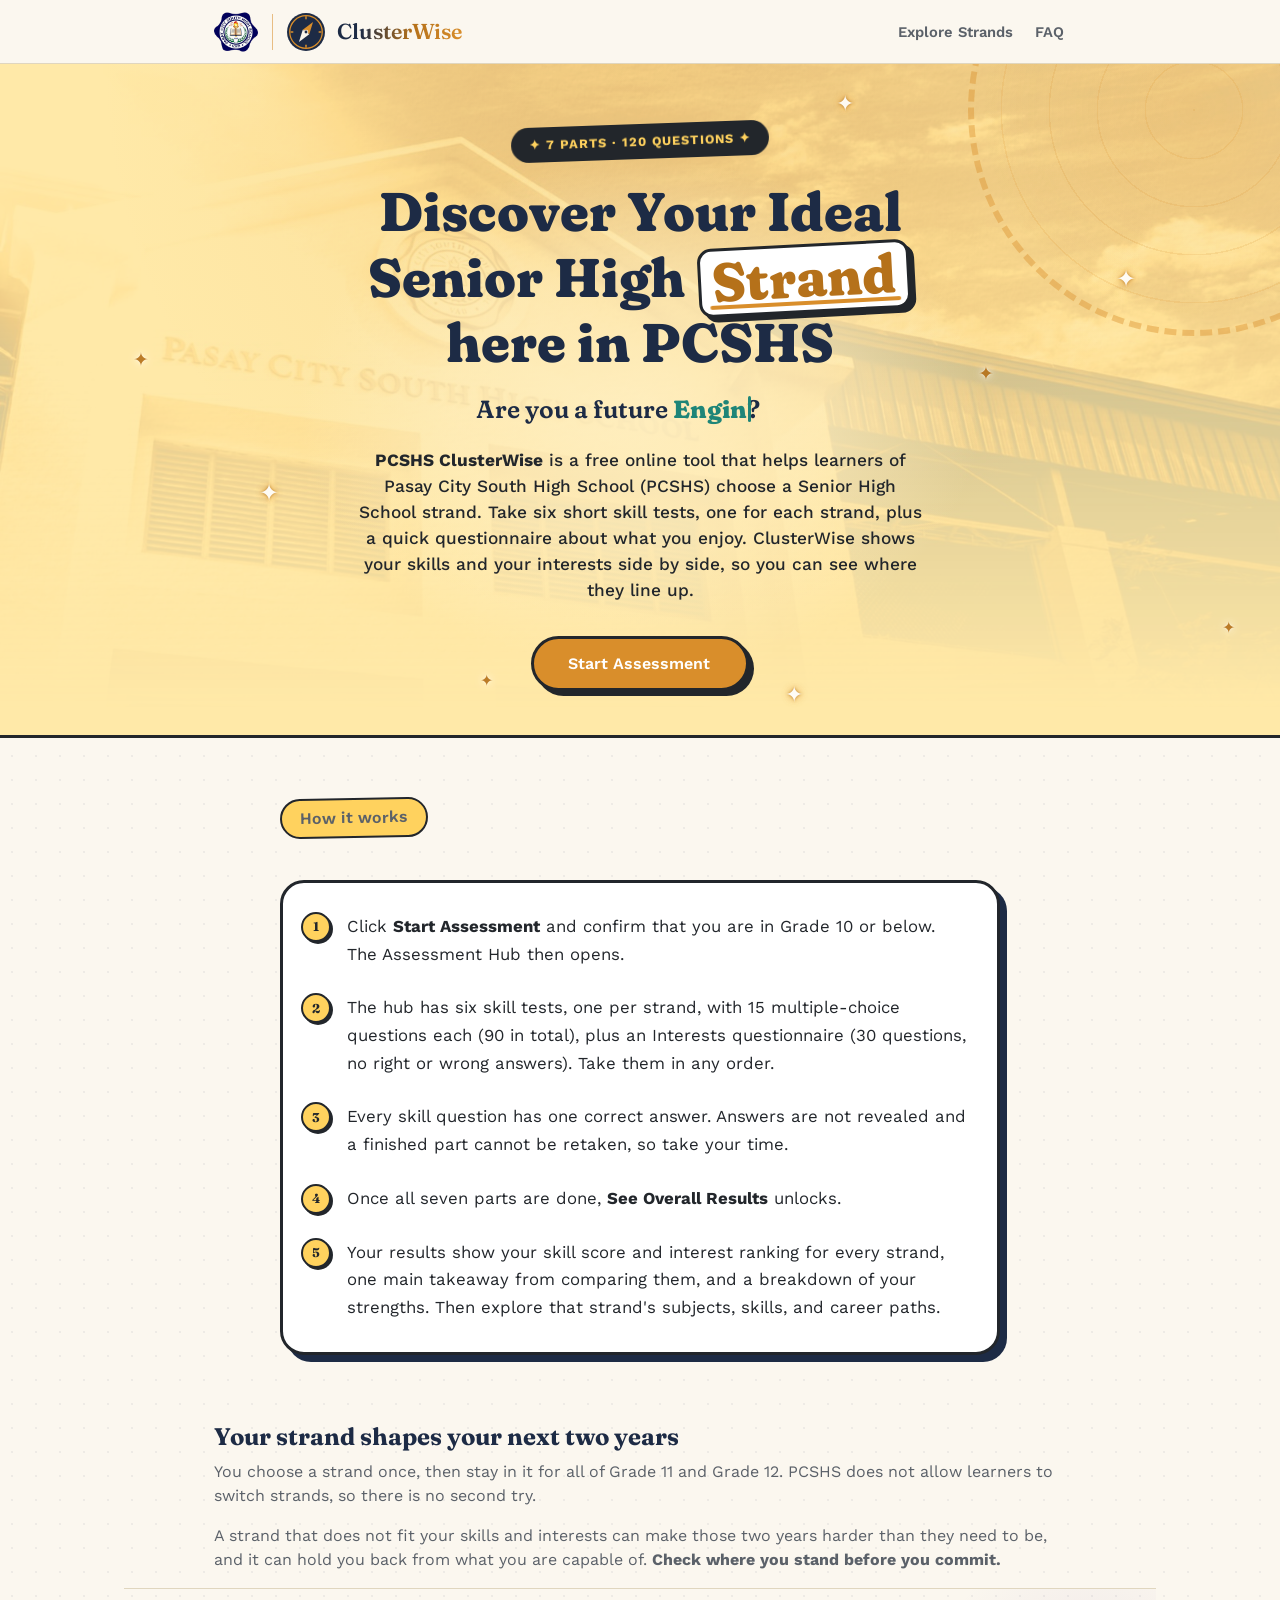
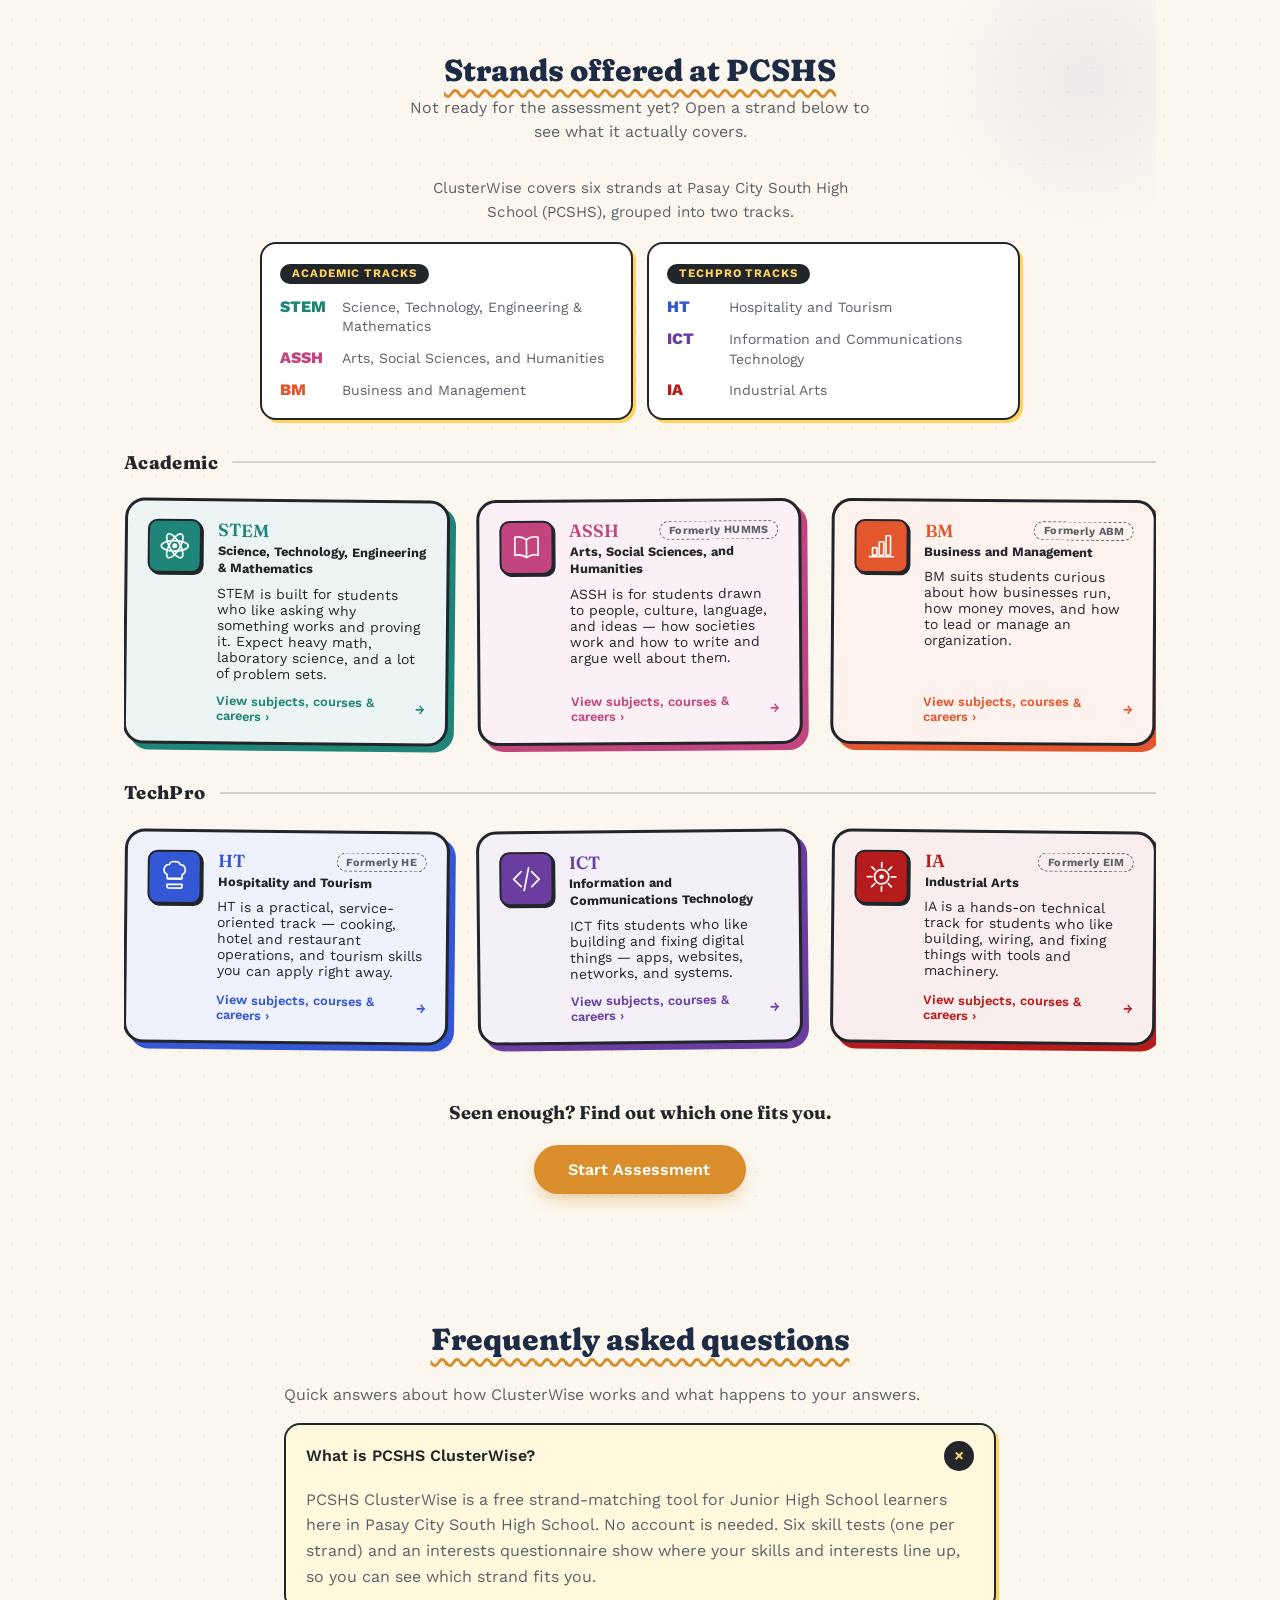
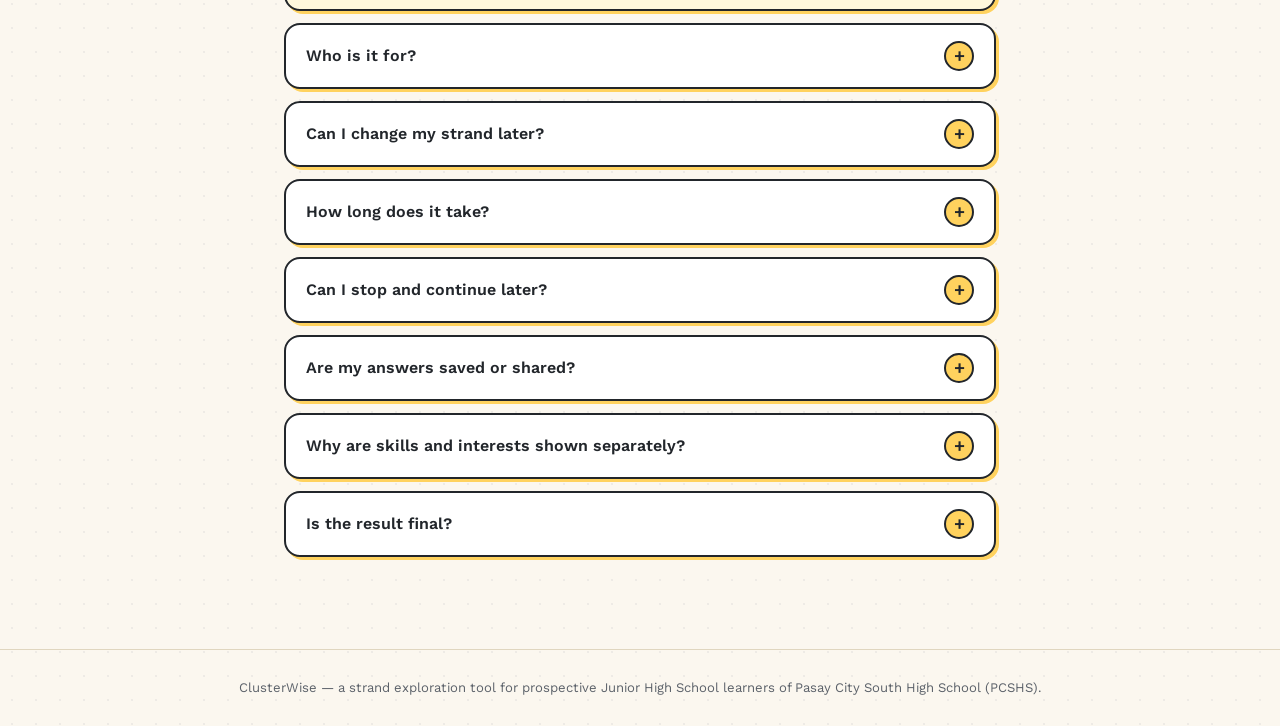
==== commit 9328dccc: "Update terminology from 'students' to 'learners'" ====
--- a/index.html
+++ b/index.html
@@ -7,11 +7,11 @@
 <link rel="canonical" href="https://pcshs-clusterwise.vercel.app/">
 
 <!-- Search description + link preview (Messenger, Facebook, etc.) -->
-<meta name="description" content="PCSHS ClusterWise is a free tool for Pasay City South High School (PCSHS) students to find their ideal Senior High School strand through six skill tests and an interests questionnaire.">
+<meta name="description" content="PCSHS ClusterWise is a free tool for Pasay City South High School (PCSHS) learners to find their ideal Senior High School strand through six skill tests and an interests questionnaire.">
 <meta property="og:type" content="website">
 <meta property="og:site_name" content="PCSHS ClusterWise">
 <meta property="og:title" content="PCSHS ClusterWise — Find Your SHS Strand | Pasay City South High School">
-<meta property="og:description" content="PCSHS ClusterWise is a free tool for Pasay City South High School (PCSHS) students to find their ideal Senior High School strand through six skill tests and an interests questionnaire.">
+<meta property="og:description" content="PCSHS ClusterWise is a free tool for Pasay City South High School (PCSHS) learners to find their ideal Senior High School strand through six skill tests and an interests questionnaire.">
 <meta property="og:url" content="https://pcshs-clusterwise.vercel.app/">
 <meta property="og:image" content="https://pcshs-clusterwise.vercel.app/images/og-image.png">
 <meta property="og:image:width" content="1200">
@@ -32,7 +32,7 @@
   "name": "PCSHS ClusterWise",
   "alternateName": "Pasay City South High School ClusterWise",
   "url": "https://pcshs-clusterwise.vercel.app/",
-  "description": "A free strand-matching tool for Pasay City South High School (PCSHS) students. Six skill tests and an interests questionnaire show which Senior High School strand fits best.",
+  "description": "A free strand-matching tool for Pasay City South High School (PCSHS) learners. Six skill tests and an interests questionnaire show which Senior High School strand fits best.",
   "applicationCategory": "EducationalApplication",
   "operatingSystem": "Any",
   "inLanguage": "en",
@@ -54,6 +54,7 @@
     </button>
     <nav class="nav-links">
       <button class="nav-link" id="nav-explore"><span class="nav-opt">Explore </span>Strands</button>
+      <button class="nav-link" id="nav-faq">FAQ</button>
     </nav>
   </div>
 </header>
@@ -63,7 +64,7 @@
   <div class="home-hero">
     <div class="wrap">
       <h1>Discover Your Ideal Senior High <span>Strand</span> here in PCSHS</h1>
-      <p class="lede"><strong>PCSHS ClusterWise</strong> is a free online tool that helps students of Pasay City South High School (PCSHS) choose a Senior High School strand. Take six short skill tests, one for each strand, plus a quick questionnaire about what you enjoy. ClusterWise shows your skills and your interests side by side, so you can see where they line up.</p>
+      <p class="lede"><strong>PCSHS ClusterWise</strong> is a free online tool that helps learners of Pasay City South High School (PCSHS) choose a Senior High School strand. Take six short skill tests, one for each strand, plus a quick questionnaire about what you enjoy. ClusterWise shows your skills and your interests side by side, so you can see where they line up.</p>
       <button class="btn btn-primary btn-compass" id="start-btn">
         <span>Start Assessment</span>
         <span class="btn-compass-icon" aria-hidden="true"></span>
@@ -76,13 +77,19 @@
     <div class="manual">
       <p class="manual-title">How it works</p>
       <ol class="manual-list">
-        <li>Click <strong>Start Assessment</strong> to open the Assessment Hub.</li>
+        <li>Click <strong>Start Assessment</strong> and confirm that you are in Grade 10 or below. The Assessment Hub then opens.</li>
         <li>The hub has six skill tests, one per strand, with 15 multiple-choice questions each (90 in total), plus an Interests questionnaire (30 questions, no right or wrong answers). Take them in any order.</li>
         <li>Every skill question has one correct answer. Answers are not revealed and a finished part cannot be retaken, so take your time.</li>
         <li>Once all seven parts are done, <strong>See Overall Results</strong> unlocks.</li>
         <li>Your results show your skill score and interest ranking for every strand, one main takeaway from comparing them, and a breakdown of your strengths. Then explore that strand's subjects, skills, and career paths.</li>
       </ol>
     </div>
+
+    <aside class="stakes" aria-labelledby="stakes-title">
+      <h2 class="stakes-title" id="stakes-title">Your strand shapes your next two years</h2>
+      <p>You choose a strand once, then stay in it for all of Grade 11 and Grade 12. PCSHS does not allow learners to switch strands, so there is no second try.</p>
+      <p>A strand that does not fit your skills and interests can make those two years harder than they need to be, and it can hold you back from what you are capable of. <strong>Check where you stand before you commit.</strong></p>
+    </aside>
   </div>
 
   <div class="wrap wrap-wide">
@@ -94,7 +101,7 @@
         <p class="strand-tracks-intro">ClusterWise covers six strands at Pasay City South High School (PCSHS), grouped into two tracks.</p>
         <div class="track-cards">
           <section class="track-card" aria-labelledby="track-academic">
-            <h3 class="track-name" id="track-academic">Academic track</h3>
+            <h3 class="track-name" id="track-academic">Academic tracks</h3>
             <ul class="track-list">
               <li><b class="track-code" style="--sc:#1E8578">STEM</b><span>Science, Technology, Engineering &amp; Mathematics</span></li>
               <li><b class="track-code" style="--sc:#C2457F">ASSH</b><span>Arts, Social Sciences, and Humanities</span></li>
@@ -102,7 +109,7 @@
             </ul>
           </section>
           <section class="track-card" aria-labelledby="track-techpro">
-            <h3 class="track-name" id="track-techpro">TechPro track</h3>
+            <h3 class="track-name" id="track-techpro">TechPro tracks</h3>
             <ul class="track-list">
               <li><b class="track-code" style="--sc:#3457D5">HT</b><span>Hospitality and Tourism</span></li>
               <li><b class="track-code" style="--sc:#6A3EA1">ICT</b><span>Information and Communications Technology</span></li>
@@ -125,21 +132,30 @@
 
   <!-- Home-page FAQ: native <details> so the text is in the HTML for Google, no JavaScript needed -->
   <div class="wrap home-faq" id="faq">
-    <h2 class="section-title">Frequently asked questions</h2>
+    <div class="hfaq-intro">
+      <h2 class="section-title">Frequently asked questions</h2>
+      <p class="hfaq-lede">Quick answers about how ClusterWise works and what happens to your answers.</p>
+    </div>
+    <div class="hfaq-list">
 
     <details class="hfaq-item" open>
       <summary class="hfaq-q"><span>What is PCSHS ClusterWise?</span><span class="hfaq-icon" aria-hidden="true">+</span></summary>
-      <p class="hfaq-a">PCSHS ClusterWise is a free strand-matching tool for students of Pasay City South High School. No account is needed. Six skill tests (one per strand) and an interests questionnaire show where your skills and interests line up, so you can see which strand fits you.</p>
+      <p class="hfaq-a">PCSHS ClusterWise is a free strand-matching tool for Junior High School learners here in Pasay City South High School. No account is needed. Six skill tests (one per strand) and an interests questionnaire show where your skills and interests line up, so you can see which strand fits you.</p>
     </details>
 
     <details class="hfaq-item">
       <summary class="hfaq-q"><span>Who is it for?</span><span class="hfaq-icon" aria-hidden="true">+</span></summary>
-      <p class="hfaq-a">It is made for Junior High School students at Pasay City South High School (PCSHS), ideally Grade 10, who are deciding which Senior High School strand to take.</p>
+      <p class="hfaq-a">ClusterWise is made for Junior High School learners at Pasay City South High School (PCSHS), ideally Grade 10, who are deciding which Senior High School strand to take. When you press <strong>Start Assessment</strong>, you are asked which grade you are in, because the assessment is only for learners in Grade 10 and below. If you choose Grade 11–12, the assessment stays locked in that browser tab.</p>
+    </details>
+
+    <details class="hfaq-item">
+      <summary class="hfaq-q"><span>Can I change my strand later?</span><span class="hfaq-icon" aria-hidden="true">+</span></summary>
+      <p class="hfaq-a">No. PCSHS does not allow learners to switch strands. The strand you choose is the one you stay in for Grade 11 and Grade 12, so compare your skills and interests before you decide, and talk with your guidance counselor if you are unsure.</p>
     </details>
 
     <details class="hfaq-item">
       <summary class="hfaq-q"><span>How long does it take?</span><span class="hfaq-icon" aria-hidden="true">+</span></summary>
-      <p class="hfaq-a">There are 90 skill questions (15 per strand) and 30 interest questions, split into seven short parts. The exam takes around 45 minutes average. <!-- TODO: add a rough time estimate once you have timed a few students, e.g. "Most students finish in about 45 minutes." --></p>
+      <p class="hfaq-a">There are 90 skill questions (15 per strand) and 30 interest questions, split into seven short parts. Take them in any order, and do one part at a time if you like. Most learners finish in about 45 minutes.</p>
     </details>
 
     <details class="hfaq-item">
@@ -161,6 +177,7 @@
       <summary class="hfaq-q"><span>Is the result final?</span><span class="hfaq-icon" aria-hidden="true">+</span></summary>
       <p class="hfaq-a">No. ClusterWise is a guide, not a decision. Use your results together with advice from your teachers, guidance counselor, and family.</p>
     </details>
+    </div>
   </div>
 </section>
 
@@ -261,7 +278,7 @@
   <div id="strand-detail-content"></div>
 </section>
 
-<footer class="site-footer">ClusterWise — a strand exploration tool for prospective Senior High School students of Pasay City South High School (PCSHS).</footer>
+<footer class="site-footer">ClusterWise — a strand exploration tool for prospective Junior High School learners of Pasay City South High School (PCSHS).</footer>
 
 <!-- Floating "Save my results" button: only visible while the results page is open (savecard.js toggles it) -->
 <button class="save-fab" id="save-fab" type="button" data-save-results aria-label="Save my results as a picture">
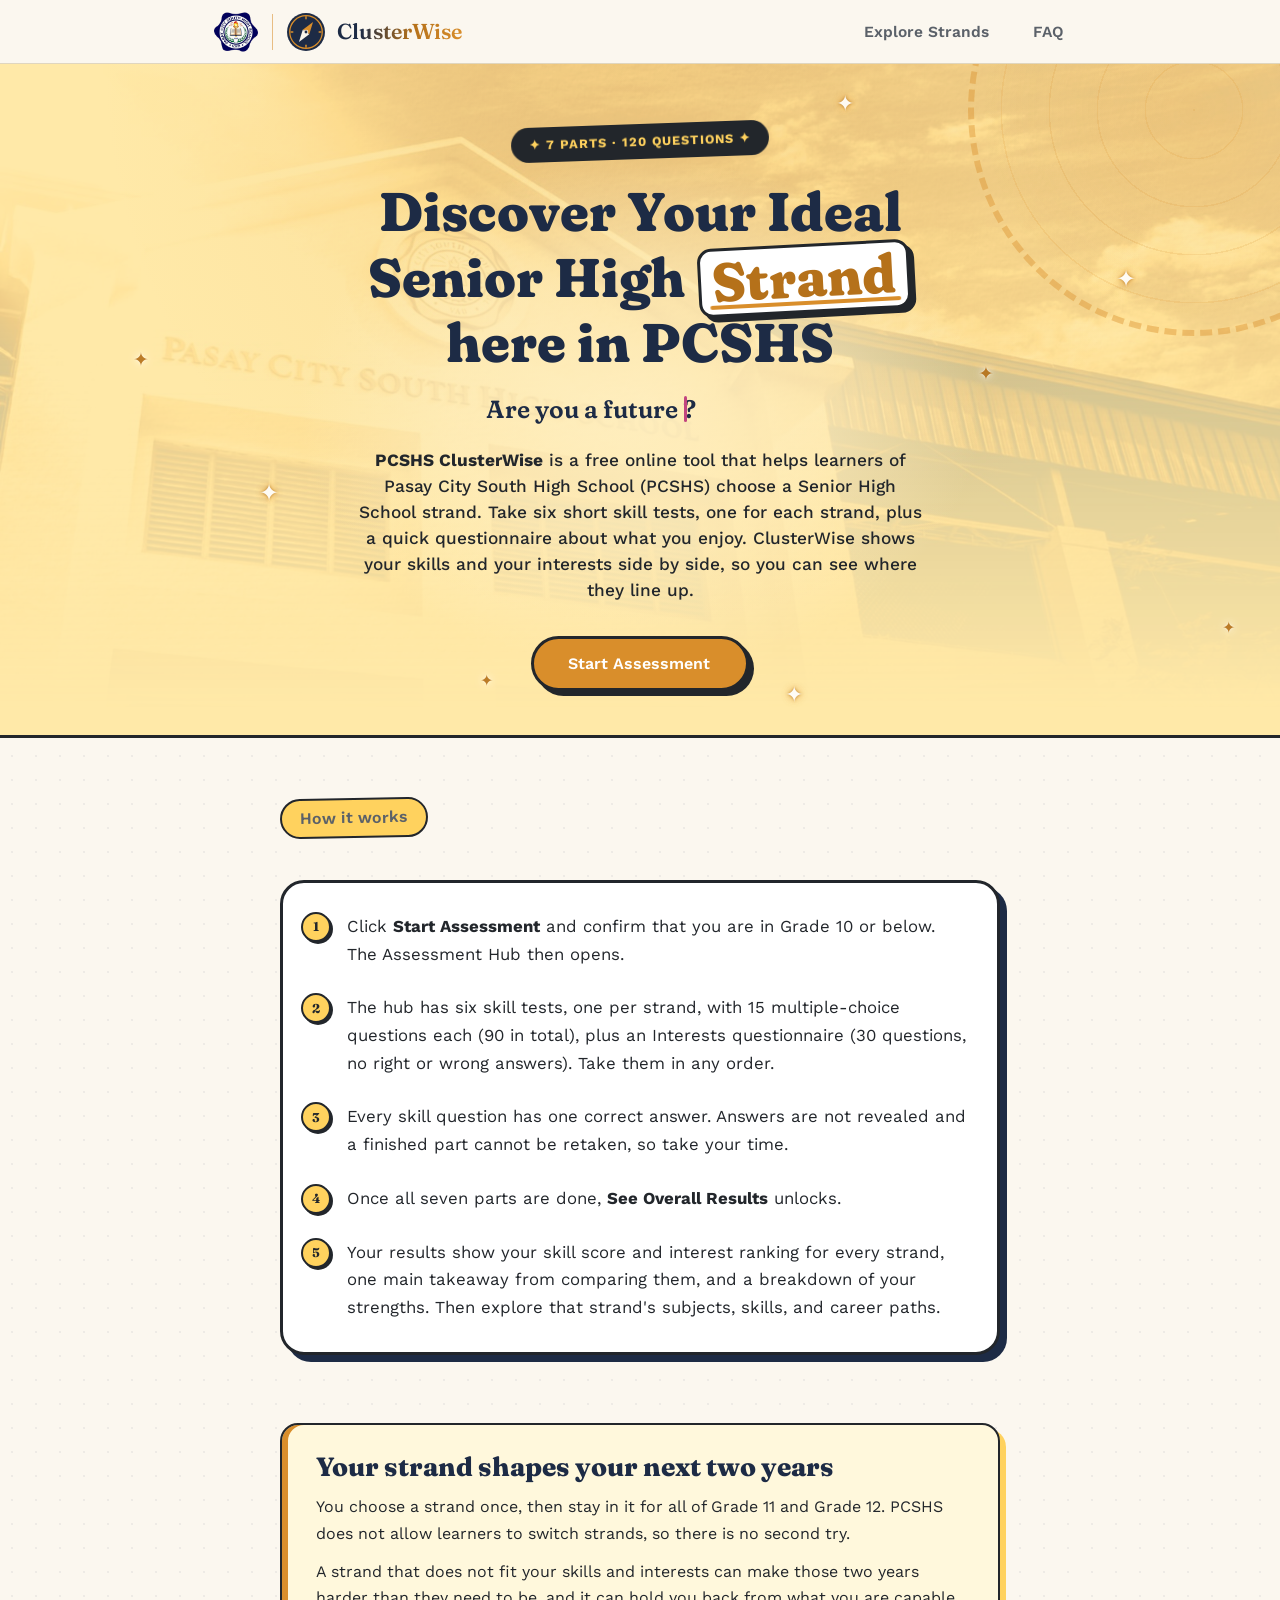
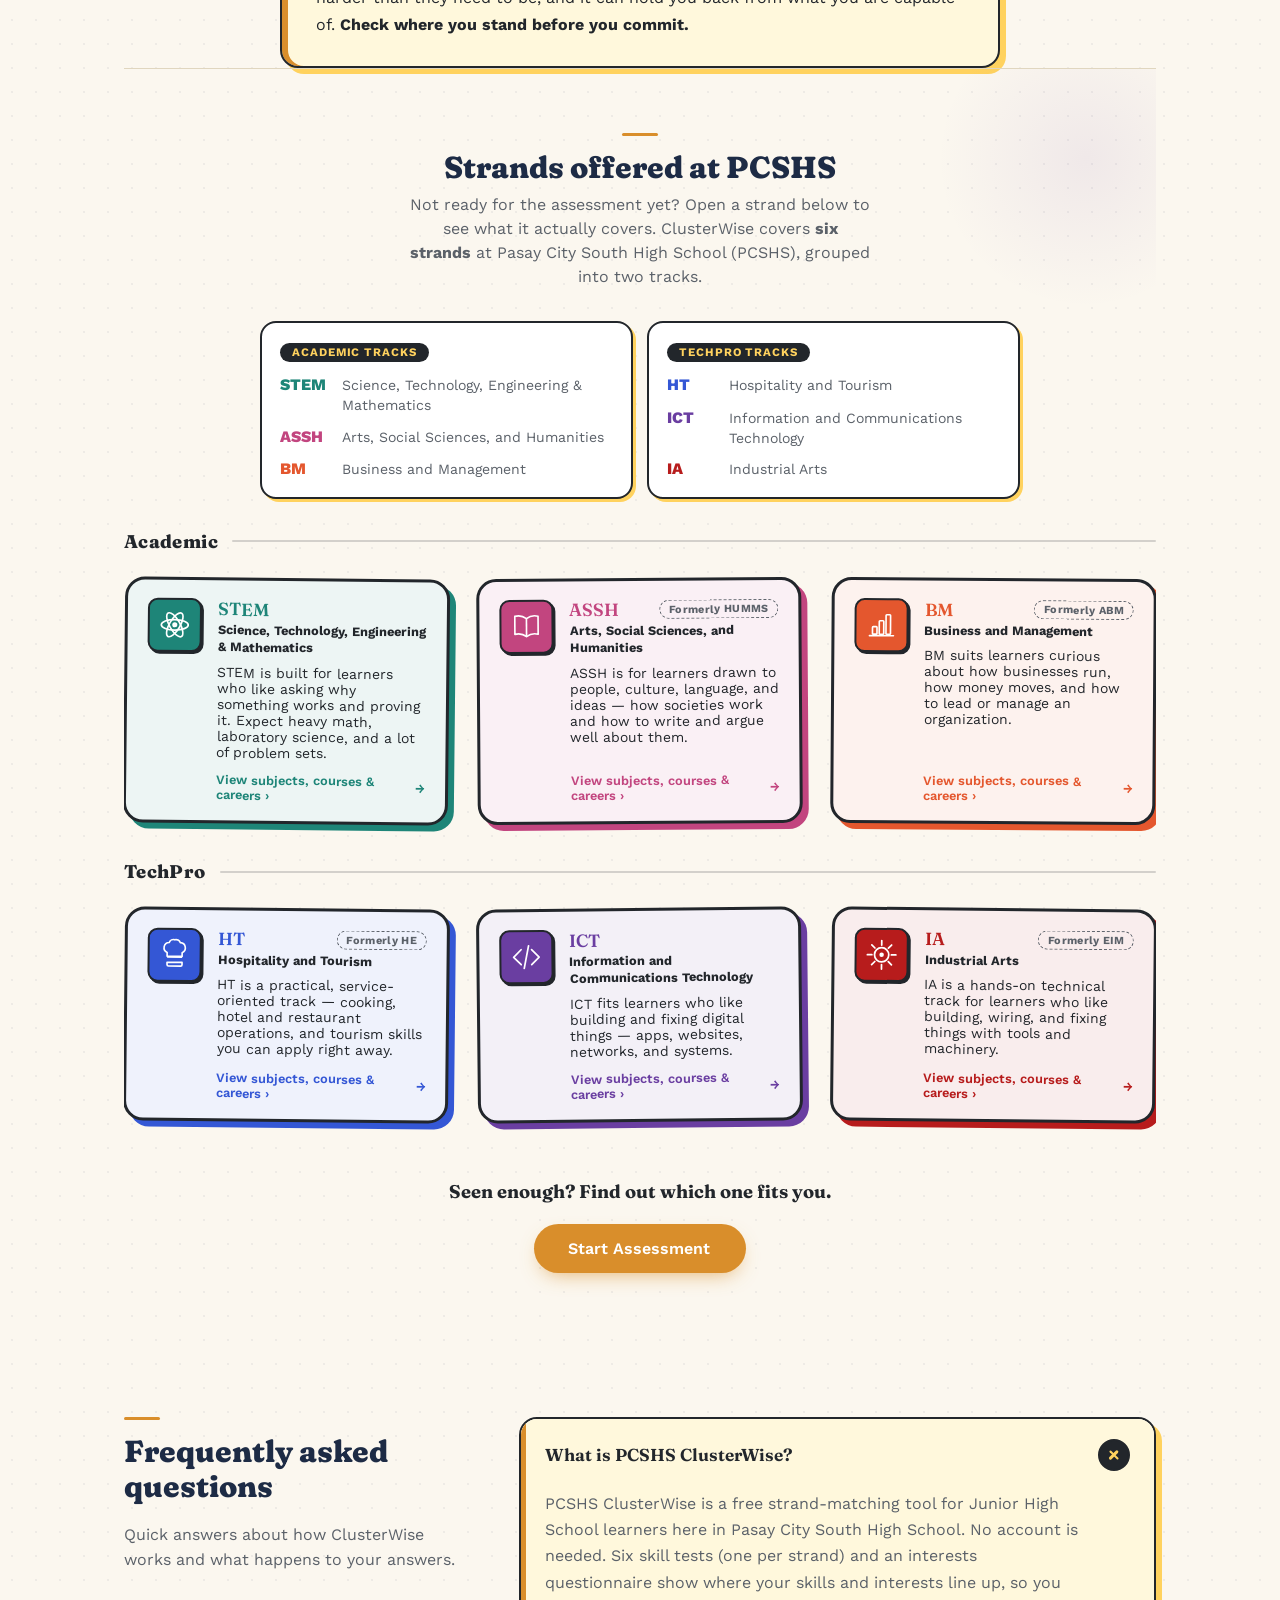
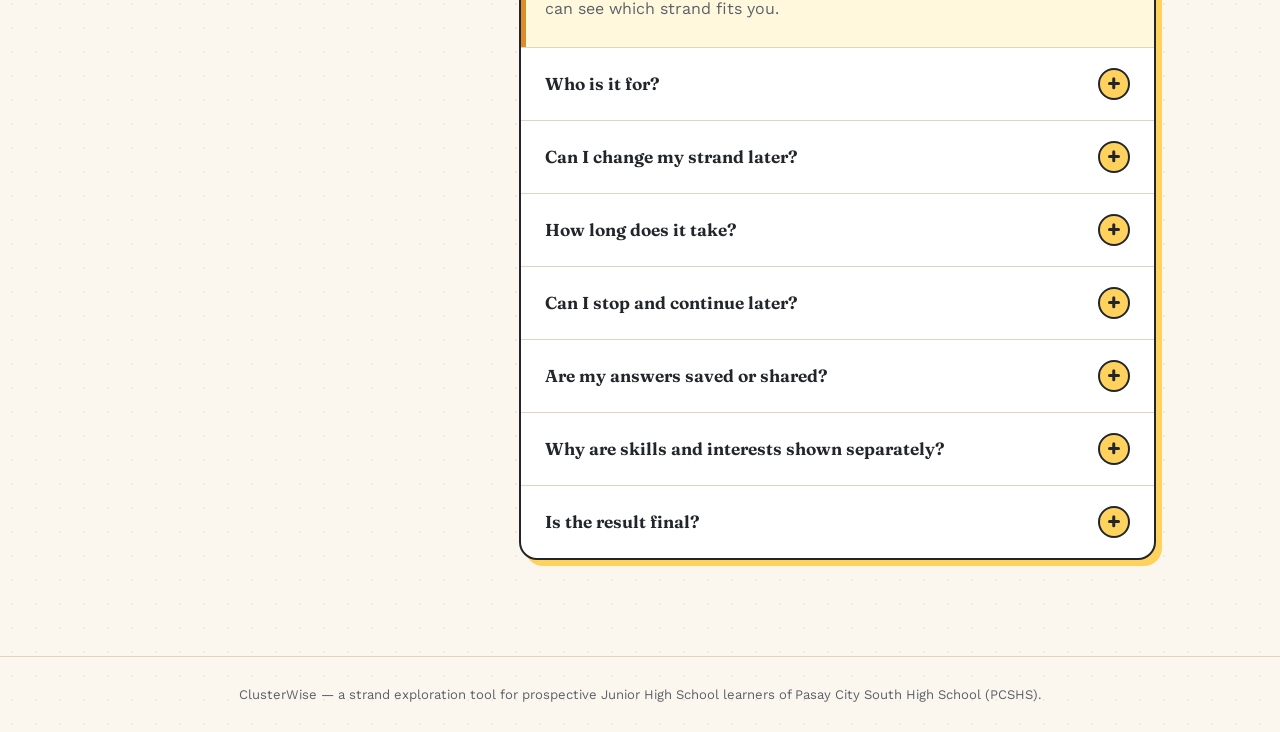
==== commit f434d85d: "Update strand descriptions and structure in index.html" ====
--- a/index.html
+++ b/index.html
@@ -95,21 +95,20 @@
   <div class="wrap wrap-wide">
     <section class="explore-strands-section" id="explore-strands">
       <h2 class="section-title">Strands offered at PCSHS</h2>
-      <p class="section-sub">Not ready for the assessment yet? Open a strand below to see what it actually covers.</p>
+      <p class="section-sub">Not ready for the assessment yet? Open a strand below to see what it actually covers. ClusterWise covers <b>six strands</b> at Pasay City South High School (PCSHS), grouped into two tracks.</p>
 
       <div class="strand-tracks">
-        <p class="strand-tracks-intro">ClusterWise covers six strands at Pasay City South High School (PCSHS), grouped into two tracks.</p>
         <div class="track-cards">
-          <section class="track-card" aria-labelledby="track-academic">
-            <h3 class="track-name" id="track-academic">Academic tracks</h3>
+          <section class="track-card track-card--academic" aria-labelledby="track-academic">
+            <div class="track-head"><h3 class="track-name" id="track-academic">Academic tracks</h3></div>
             <ul class="track-list">
               <li><b class="track-code" style="--sc:#1E8578">STEM</b><span>Science, Technology, Engineering &amp; Mathematics</span></li>
               <li><b class="track-code" style="--sc:#C2457F">ASSH</b><span>Arts, Social Sciences, and Humanities</span></li>
               <li><b class="track-code" style="--sc:#E4572E">BM</b><span>Business and Management</span></li>
             </ul>
           </section>
-          <section class="track-card" aria-labelledby="track-techpro">
-            <h3 class="track-name" id="track-techpro">TechPro tracks</h3>
+          <section class="track-card track-card--techpro" aria-labelledby="track-techpro">
+            <div class="track-head"><h3 class="track-name" id="track-techpro">TechPro tracks</h3></div>
             <ul class="track-list">
               <li><b class="track-code" style="--sc:#3457D5">HT</b><span>Hospitality and Tourism</span></li>
               <li><b class="track-code" style="--sc:#6A3EA1">ICT</b><span>Information and Communications Technology</span></li>
--- a/style2.css
+++ b/style2.css
@@ -77,18 +77,19 @@
 .nav-links {
   display: flex;
   align-items: center;
-  gap: 18px;
+  gap: 40px;
 }
 
 .nav-link {
   font-family: 'Work Sans', sans-serif;
-  font-size: 0.92rem;
+  font-size: 0.97rem;
   font-weight: 600;
+  white-space: nowrap;
   color: var(--ink-soft);
   background: none;
   border: none;
   cursor: pointer;
-  padding: 6px 2px;
+  padding: 8px 2px;
   position: relative;
 }
 .nav-link::after {
@@ -921,7 +922,8 @@
   color: var(--ink);
 }
 .bar-col:first-child .bar-label {
-  text-decoration: underline wavy var(--amber);
+  text-decoration: underline solid var(--amber);
+  text-decoration-thickness: 3px;
   text-underline-offset: 4px;
 }
 
@@ -1284,7 +1286,7 @@
 }
 
 @media (max-width: 600px) {
-  .nav-link:not(#nav-explore) { display: none; }
+  .nav-link:not(#nav-explore):not(#nav-faq) { display: none; }
   .header-inner { gap: 8px; }
 }
 
@@ -1412,11 +1414,9 @@
 .section-title {
   font-weight: 800;
   font-variation-settings: "SOFT" 100, "WONK" 1;
-  text-decoration: underline wavy var(--amber);
-  text-decoration-thickness: 3px;
-  text-underline-offset: 8px;
-}
-.section-title::before { display: none; }
+}
+/* short amber bar above the title (replaces the old wavy underline) */
+.section-title::before { display: block; }
 
 /* ---- Strand cards → bold sticker cards ---- */
 .strand-card {
@@ -2931,20 +2931,23 @@
 .site-header .mark-word { font-size: 1.35rem; white-space: nowrap; }
 .brand-compass { width: 38px; height: 38px; flex-shrink: 0; display: block; }
 
-@media (max-width: 420px) {
+@media (max-width: 520px) {
   .brand-divider { display: none; }
-  .nav-opt { display: none; }
-  .site-header .brand { gap: 10px; }
-  .site-header .mark-word { font-size: 1.2rem; }
-  .brand-compass { width: 34px; height: 34px; }
+  .nav-opt { display: none; }          /* "Explore Strands" becomes "Strands" */
+  .site-header .wrap { padding: 0 16px; }
+  .site-header .brand { gap: 6px; }
+  .brand-seal { width: 36px; height: 36px; }
+  .brand-compass { width: 28px; height: 28px; }
+  .site-header .mark-word { font-size: 1.05rem; }
+  .nav-links { gap: 20px; }
+  .nav-link { font-size: 0.88rem; }
 }
 @media (max-width: 340px) {
-  .brand-seal { width: 38px; height: 38px; }
-  .site-header .brand { gap: 8px; }
-  .site-header .mark-word { font-size: 1.1rem; }
-  .brand-compass { width: 30px; height: 30px; }
-  .site-header .wrap { padding: 0 14px; }
-  .nav-link { font-size: 0.85rem; }
+  .brand-seal { width: 32px; height: 32px; }
+  .brand-compass { width: 24px; height: 24px; }
+  .site-header .mark-word { font-size: 0.95rem; }
+  .nav-links { gap: 14px; }
+  .nav-link { font-size: 0.8rem; }
 }
 
 /* ============================================================
@@ -4306,62 +4309,247 @@
 .track-code { font-size: 1rem; font-weight: 800; letter-spacing: 0.01em; color: var(--sc); }
 @media (max-width: 640px) { .track-cards { grid-template-columns: 1fr; } }
 
-.home-faq { max-width: 760px; padding: 56px 24px 80px; }
-.home-faq .section-title { margin-bottom: 26px; }
-
-.hfaq-item {
+/* ================= HOME FAQ ================= */
+.home-faq {
+  max-width: 1080px;
+  padding: 72px 24px 96px;
+  display: grid;
+  grid-template-columns: minmax(0, 0.8fr) minmax(0, 1.5fr);
+  gap: 56px;
+  align-items: start;
+}
+
+/* Left: title + short intro, stays in view while the list is read */
+.hfaq-intro {
+  position: sticky;
+  top: calc(var(--header-h) + 28px);
+}
+.home-faq .section-title { text-align: left; margin-bottom: 18px; }
+.home-faq .section-title::before { margin-left: 0; }
+.hfaq-lede {
+  margin: 0;
+  color: var(--ink-soft);
+  line-height: 1.6;
+  max-width: 34ch;
+}
+
+/* Right: one panel, rows divided by lines instead of seven separate pills */
+.hfaq-list {
   background: #fff;
   border: 2px solid var(--ink);
-  border-radius: 16px;
-  margin-bottom: 12px;
+  border-radius: 18px;
+  box-shadow: 6px 6px 0 var(--sun);
   overflow: hidden;
-  box-shadow: 3px 3px 0 var(--sun);
-  transition: background 0.2s ease, box-shadow 0.2s ease;
-}
-.hfaq-item[open] { background: #FFF8DC; }
-.hfaq-item:hover { box-shadow: 4px 4px 0 var(--sun); }
-.hfaq-q:hover .hfaq-icon { background: var(--amber); }
+}
+.hfaq-item { border-top: 1.5px solid var(--line); transition: background 0.2s ease, box-shadow 0.2s ease; }
+.hfaq-item:first-child { border-top: 0; }
+.hfaq-item:hover { background: #FFFCF0; }
+.hfaq-item[open] { background: #FFF8DC; box-shadow: inset 5px 0 0 var(--amber); }
 
 .hfaq-q {
   display: flex;
   justify-content: space-between;
   align-items: center;
-  gap: 14px;
-  padding: 16px 20px;
+  gap: 18px;
+  padding: 20px 24px;
   cursor: pointer;
   list-style: none;
+  font-family: 'Fraunces', Georgia, serif;
+  font-size: 1.08rem;
+  font-weight: 650;
+  line-height: 1.35;
+  color: var(--ink);
+}
+.hfaq-q::-webkit-details-marker { display: none; }
+.hfaq-q:focus-visible { outline: 3px solid var(--amber-deep); outline-offset: -3px; }
+
+/* "+" drawn with CSS so it is always perfectly centered; turns into "x" when open */
+.hfaq-icon {
+  position: relative;
+  flex-shrink: 0;
+  width: 32px; height: 32px;
+  font-size: 0;
+  background: var(--sun);
+  border: 2px solid var(--ink);
+  border-radius: 50%;
+  transition: transform 0.3s ease, background 0.2s ease;
+}
+.hfaq-icon::before,
+.hfaq-icon::after {
+  content: "";
+  position: absolute;
+  top: 50%; left: 50%;
+  width: 12px; height: 2.5px;
+  margin: -1.25px 0 0 -6px;
+  background: var(--ink);
+  border-radius: 2px;
+  transition: background 0.2s ease;
+}
+.hfaq-icon::after { transform: rotate(90deg); }
+.hfaq-q:hover .hfaq-icon { background: var(--amber); }
+.hfaq-item[open] .hfaq-icon { transform: rotate(45deg); background: var(--ink); }
+.hfaq-item[open] .hfaq-icon::before,
+.hfaq-item[open] .hfaq-icon::after { background: var(--sun); }
+
+.hfaq-a {
+  margin: 0;
+  padding: 0 72px 24px 24px;
+  color: var(--ink-soft);
+  line-height: 1.65;
+}
+
+/* ---- Smooth open / close (modern browsers), fade-in fallback elsewhere ---- */
+@media (prefers-reduced-motion: no-preference) {
+  @supports (interpolate-size: allow-keywords) and selector(::details-content) {
+    .hfaq-item { interpolate-size: allow-keywords; }
+    .hfaq-item::details-content {
+      block-size: 0;
+      opacity: 0;
+      overflow: clip;
+      transition: block-size 0.35s ease, opacity 0.25s ease, content-visibility 0.35s allow-discrete;
+    }
+    .hfaq-item[open]::details-content { block-size: auto; opacity: 1; }
+  }
+  @supports not ((interpolate-size: allow-keywords) and selector(::details-content)) {
+    .hfaq-item[open] .hfaq-a { animation: hfaqIn 0.3s ease; }
+  }
+}
+@keyframes hfaqIn {
+  from { opacity: 0; transform: translateY(-6px); }
+  to   { opacity: 1; transform: translateY(0); }
+}
+
+/* ---- Tablet / phone: stack the columns ---- */
+@media (max-width: 860px) {
+  .home-faq { grid-template-columns: 1fr; gap: 28px; padding: 56px 20px 72px; }
+  .hfaq-intro { position: static; }
+  .hfaq-lede { max-width: none; }
+}
+@media (max-width: 640px) {
+  .hfaq-q { padding: 16px 18px; font-size: 1rem; }
+  .hfaq-a { padding: 0 18px 20px; }
+  .hfaq-list { box-shadow: 4px 4px 0 var(--sun); }
+}
+
+/* ================= HOME: "why choose carefully" callout ================= */
+.stakes {
+  max-width: 720px;
+  margin: 0 auto;
+  padding: 26px 30px 28px 34px;
+  background: #FFF8DC;
+  border: 2px solid var(--ink);
+  border-radius: 18px;
+  box-shadow: inset 6px 0 0 var(--amber), 6px 6px 0 var(--sun);
+}
+.stakes-title {
+  margin: 0 0 12px;
+  font-family: 'Fraunces', Georgia, serif;
+  font-size: clamp(1.3rem, 3.2vw, 1.65rem);
+  font-weight: 800;
+  line-height: 1.2;
+  color: var(--navy);
+}
+.stakes p { margin: 0 0 12px; line-height: 1.65; color: var(--ink); }
+.stakes p:last-child { margin-bottom: 0; }
+.stakes strong { color: var(--ink); font-weight: 700; }
+@media (max-width: 640px) {
+  .stakes { padding: 20px 18px 22px 24px; box-shadow: inset 5px 0 0 var(--amber), 4px 4px 0 var(--sun); }
+}
+
+/* ================= Grade check dialog (reuses the .cw-modal look) ================= */
+.cw-gate-card { width: min(480px, 100%); }
+.cw-gate-card p { margin: 0 0 16px; }
+.cw-gate-sr { position: absolute; width: 1px; height: 1px; overflow: hidden; clip: rect(0 0 0 0); white-space: nowrap; }
+
+.cw-gate-radios { border: 0; margin: 0; padding: 0; display: grid; grid-template-columns: 1fr 1fr; gap: 12px; }
+.cw-gate-opt { position: relative; display: block; cursor: pointer; }
+.cw-gate-opt input { position: absolute; inset: 0; width: 100%; height: 100%; margin: 0; opacity: 0; cursor: pointer; }
+.cw-gate-face {
+  display: flex; flex-direction: column; gap: 3px;
+  height: 100%;
+  padding: 14px 14px 16px;
+  background: #fff;
+  border: 2px solid var(--ink);
+  border-radius: 14px;
+  box-shadow: 3px 3px 0 var(--sun);
+  transition: transform 0.2s ease, box-shadow 0.2s ease, background 0.2s ease;
+}
+.cw-gate-opt:hover .cw-gate-face { background: #FFFCF0; }
+.cw-gate-opt input:checked + .cw-gate-face { background: #FFF8DC; transform: translateY(-3px); box-shadow: 5px 5px 0 var(--amber); }
+.cw-gate-opt input:focus-visible + .cw-gate-face { outline: 3px solid var(--amber-deep); outline-offset: 3px; }
+
+.cw-gate-check {
+  position: relative;
+  width: 24px; height: 24px;
+  margin-bottom: 10px;
+  background: #fff;
+  border: 2px solid var(--ink);
+  border-radius: 50%;
+  transition: background 0.2s ease, transform 0.25s cubic-bezier(0.3, 1.6, 0.5, 1);
+}
+.cw-gate-check::after {
+  content: "";
+  position: absolute; left: 7px; top: 2px;
+  width: 6px; height: 11px;
+  border: solid var(--sun);
+  border-width: 0 2.5px 2.5px 0;
+  transform: rotate(45deg) scale(0);
+  transition: transform 0.25s cubic-bezier(0.3, 1.6, 0.5, 1);
+}
+.cw-gate-opt input:checked + .cw-gate-face .cw-gate-check { background: var(--ink); transform: scale(1.08); }
+.cw-gate-opt input:checked + .cw-gate-face .cw-gate-check::after { transform: rotate(45deg) scale(1); }
+.cw-gate-opt-title { font-weight: 700; font-size: 1rem; color: var(--ink); line-height: 1.25; }
+.cw-gate-opt-sub { font-size: 0.82rem; color: var(--ink-soft); line-height: 1.35; }
+
+.cw-gate-card .cw-modal-actions { margin-top: 18px; }
+.cw-gate-card .cw-modal-actions .btn { width: 100%; }
+
+/* the "Grade 10 and below" message */
+.cw-gate-options { display: grid; gap: 12px; }
+.cw-gate-btn {
   font-family: 'Work Sans', sans-serif;
   font-size: 1rem;
   font-weight: 600;
+  padding: 14px 20px;
   color: var(--ink);
-}
-.hfaq-q::-webkit-details-marker { display: none; }
-.hfaq-q:focus-visible { outline: 3px solid var(--amber-deep); outline-offset: -3px; border-radius: 14px; }
-
-.hfaq-icon {
-  display: grid;
-  place-items: center;
-  width: 30px; height: 30px;
-  flex-shrink: 0;
-  background: var(--sun);
+  background: #fff;
   border: 2px solid var(--ink);
-  border-radius: 50%;
-  color: var(--ink);
-  font-size: 1.15rem;
-  line-height: 1;
-  transition: transform 0.25s ease, background 0.2s ease, color 0.2s ease;
-}
-.hfaq-item[open] .hfaq-icon { transform: rotate(45deg); background: var(--ink); color: var(--sun); }
-
-.hfaq-a {
-  margin: 0;
-  padding: 0 20px 20px;
+  border-radius: 14px;
+  box-shadow: 3px 3px 0 var(--sun);
+  cursor: pointer;
+  transition: background 0.15s ease, transform 0.15s ease, box-shadow 0.15s ease;
+}
+.cw-gate-btn:hover { background: var(--sun-soft); transform: translateY(-1px); box-shadow: 4px 4px 0 var(--sun); }
+.cw-gate-btn:active { transform: translateY(0); box-shadow: 2px 2px 0 var(--sun); }
+.cw-gate-btn:focus-visible { outline: 3px solid var(--amber-deep); outline-offset: 3px; }
+
+@media (prefers-reduced-motion: no-preference) {
+  .cw-modal:not([hidden]) .cw-gate-card { animation: cwGateIn 0.25s ease; }
+}
+@keyframes cwGateIn { from { opacity: 0; transform: translateY(10px) scale(0.98); } to { opacity: 1; transform: none; } }
+@media (max-width: 380px) { .cw-gate-radios { grid-template-columns: 1fr; } }
+
+/* ---- Start Assessment buttons while the tab is locked (Grade 11-12) ---- */
+body.grade-locked #start-btn,
+body.grade-locked #start-btn-2,
+body.grade-locked #sd-start {
+  background: #DDD6C4;
   color: var(--ink-soft);
-  line-height: 1.6;
-}
-
-@media (max-width: 640px) {
-  .home-faq { padding: 44px 16px 64px; }
-  .hfaq-q { padding: 14px 16px; font-size: 0.95rem; }
-  .hfaq-a { padding: 0 16px 16px; }
-}
+  box-shadow: none;
+  border-color: transparent;
+}
+body.grade-locked #start-btn:hover,
+body.grade-locked #start-btn-2:hover,
+body.grade-locked #sd-start:hover { background: #D3CBB6; transform: none; }
+body.grade-locked .btn-compass-icon,
+body.grade-locked .btn-compass::after { display: none; }
+body.grade-locked #start-btn::before,
+body.grade-locked #start-btn-2::before,
+body.grade-locked #sd-start::before {
+  content: "";
+  display: inline-block;
+  width: 16px; height: 16px;
+  margin-right: 8px;
+  vertical-align: -2px;
+  background: url("data:image/svg+xml,%3Csvg xmlns='http://www.w3.org/2000/svg' viewBox='0 0 24 24' fill='none' stroke='%235B6169' stroke-width='2.5' stroke-linecap='round' stroke-linejoin='round'%3E%3Crect x='5' y='11' width='14' height='9' rx='2'/%3E%3Cpath d='M8 11V8a4 4 0 0 1 8 0v3'/%3E%3C/svg%3E") center / contain no-repeat;
+}
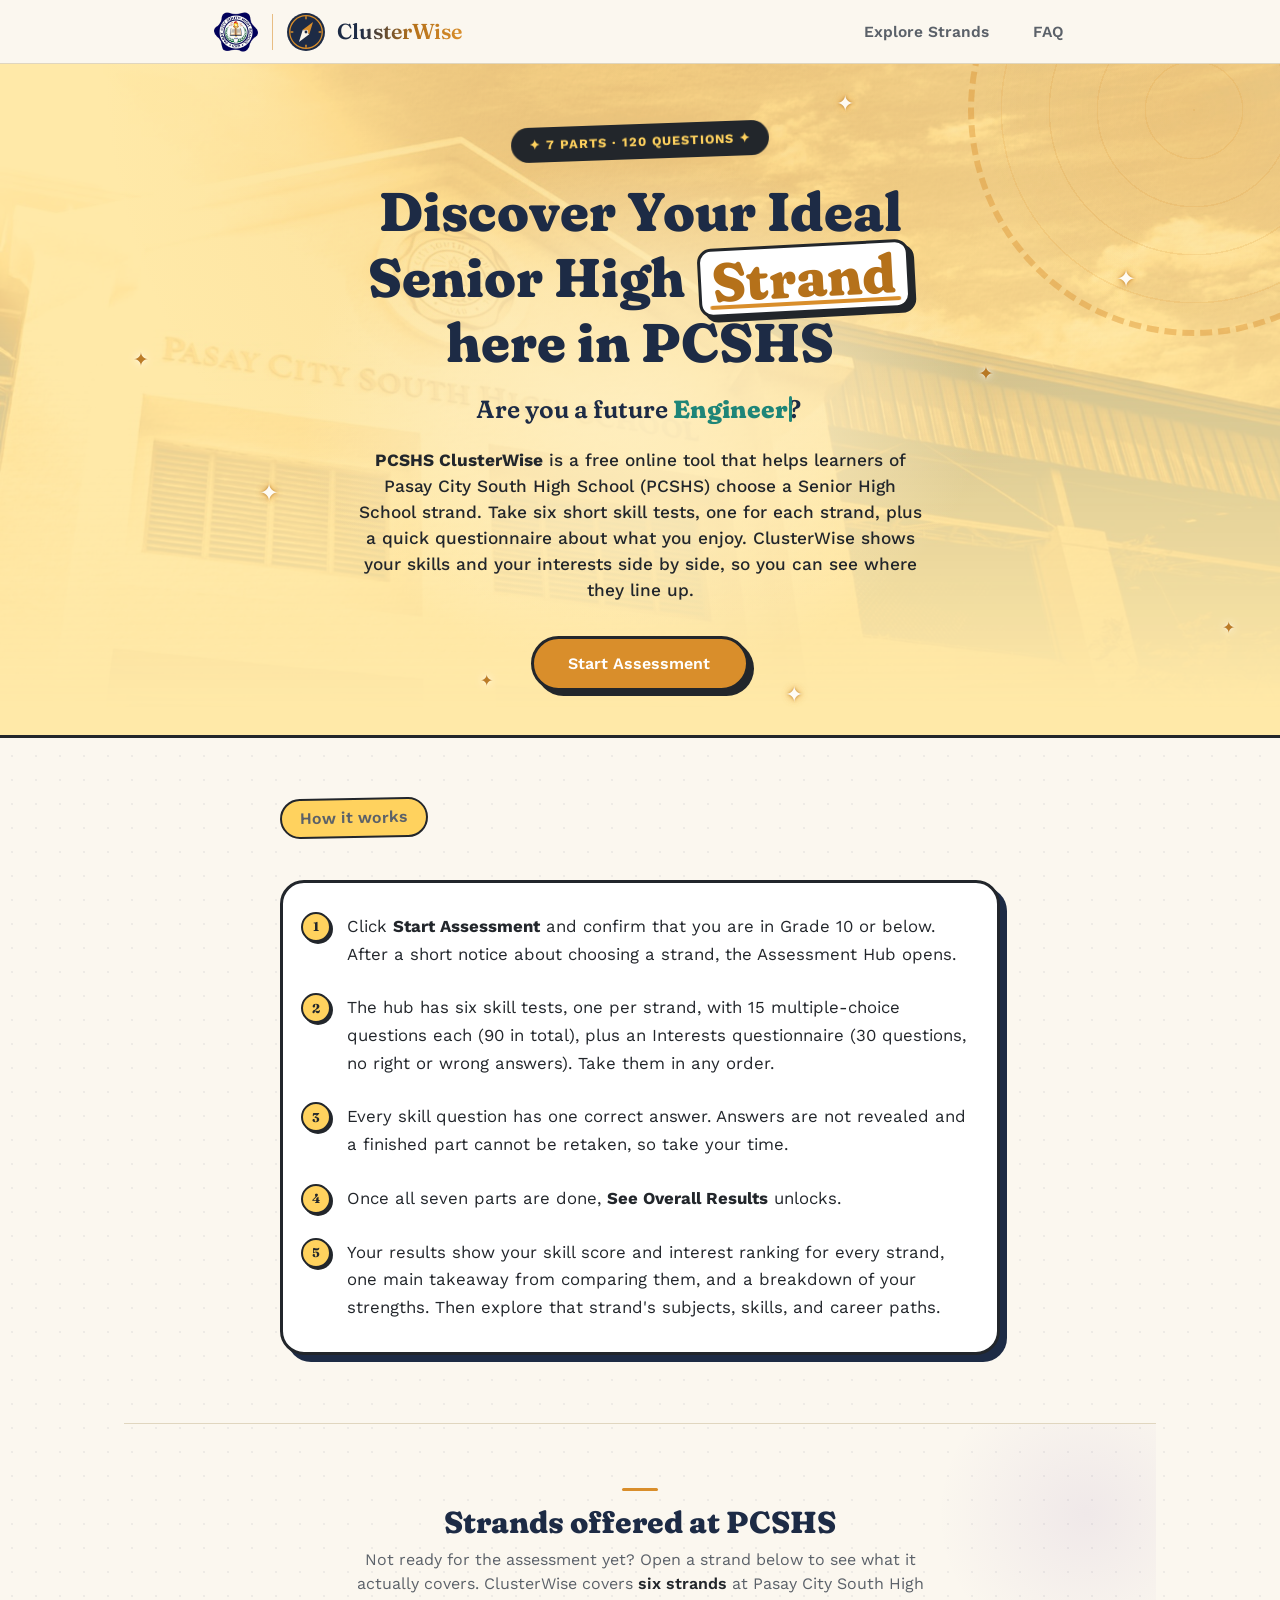
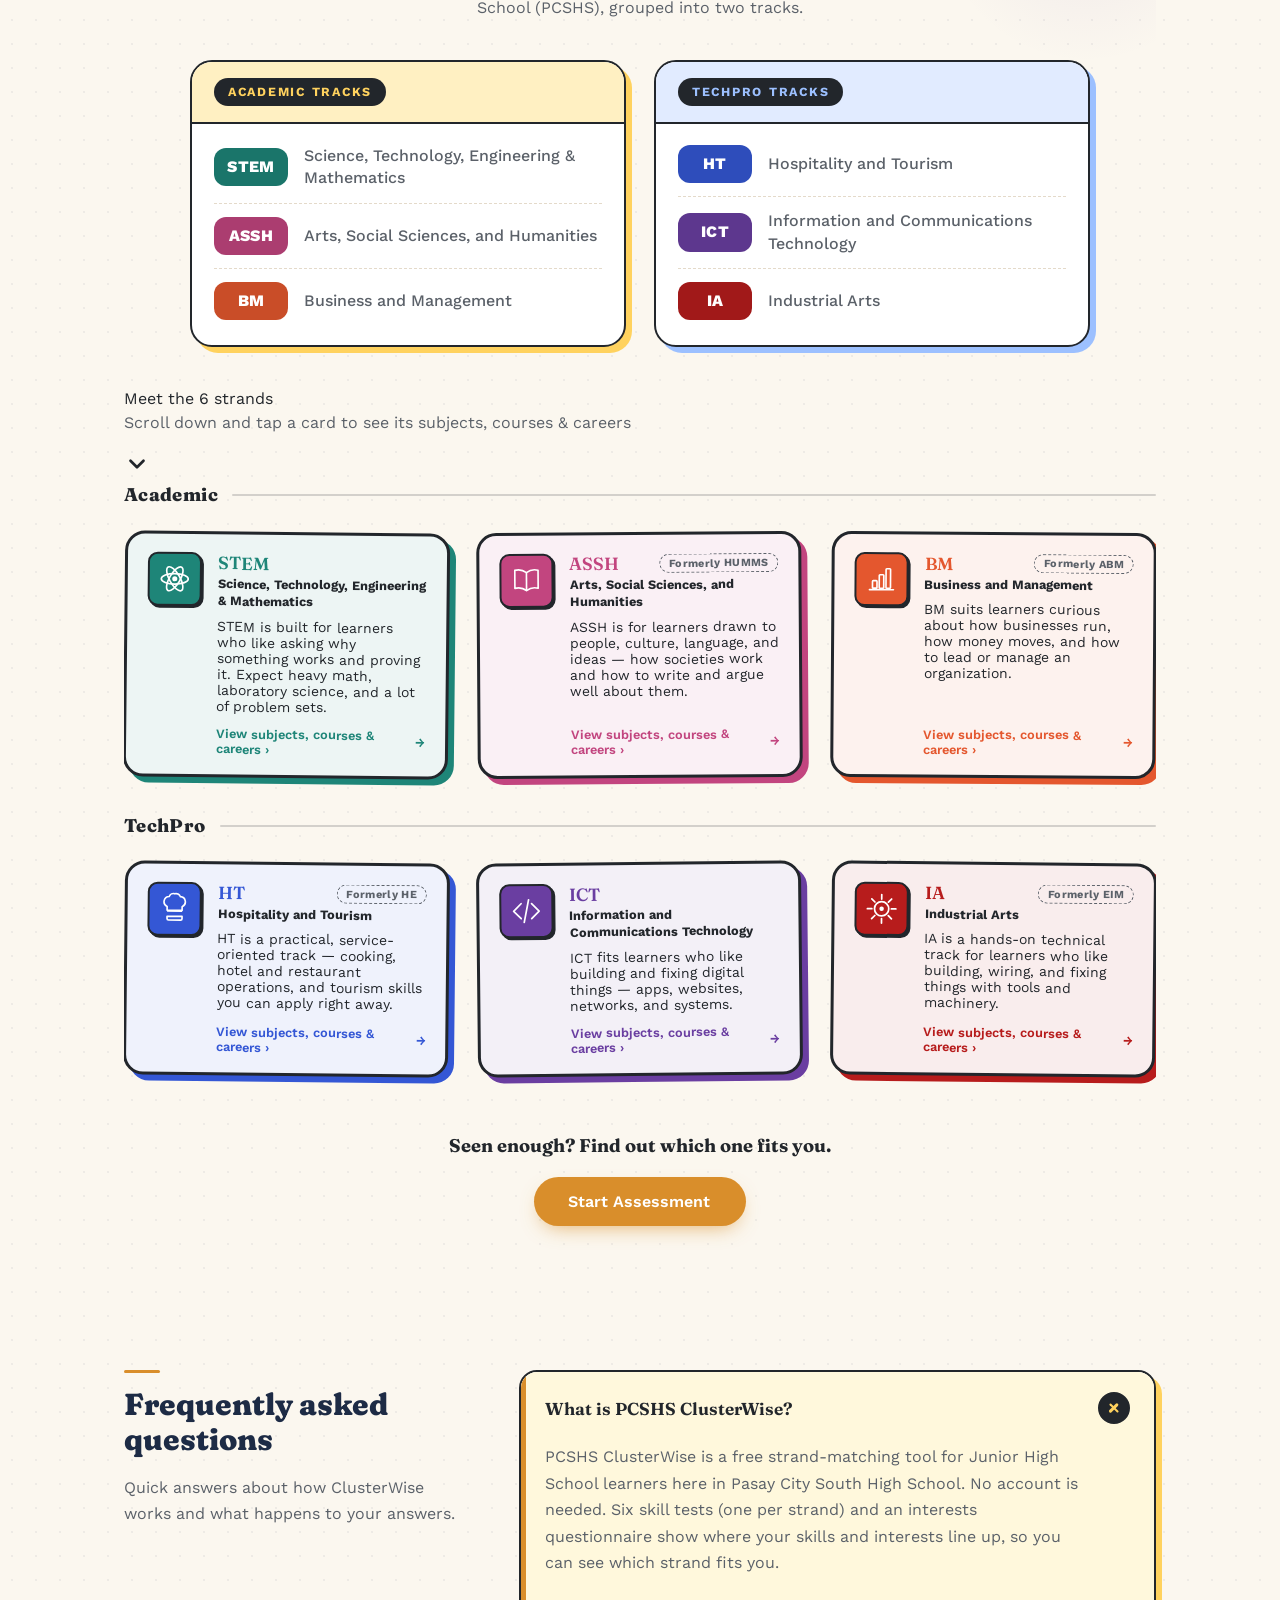
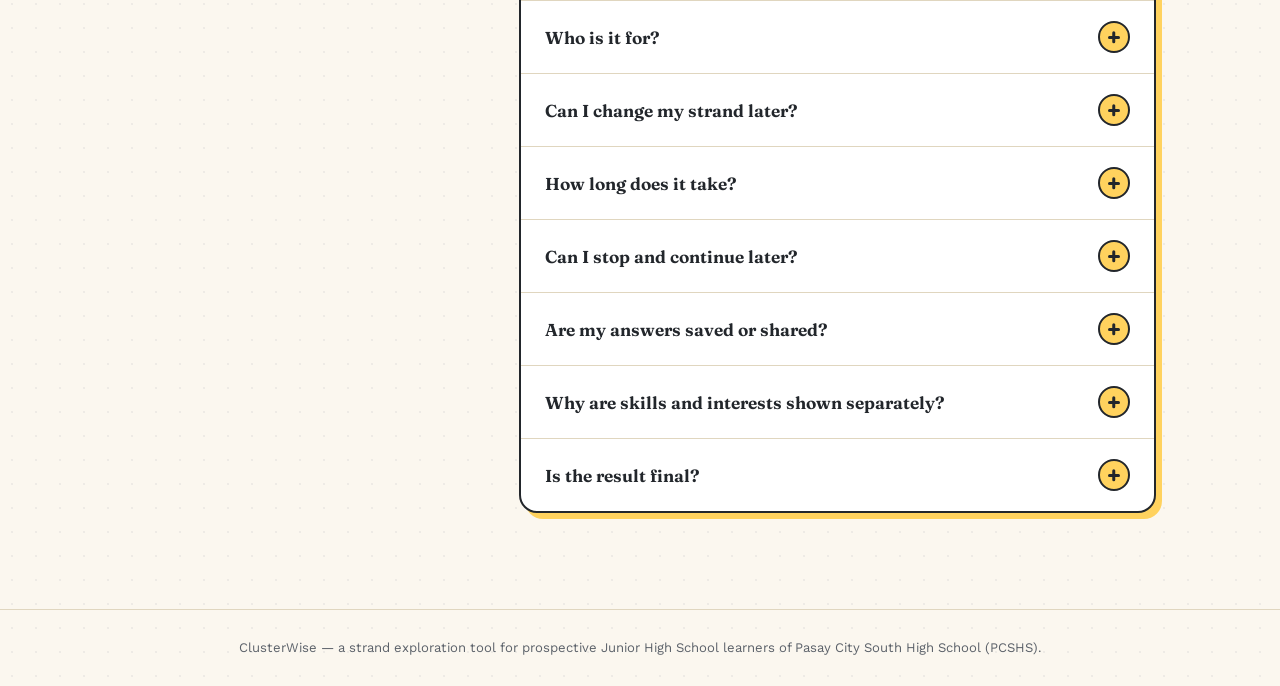
==== commit 4e6ac557: "Revise assessment instructions and add strand notice Updated instructions for starting the assessmen" ====
--- a/index.html
+++ b/index.html
@@ -77,19 +77,13 @@
     <div class="manual">
       <p class="manual-title">How it works</p>
       <ol class="manual-list">
-        <li>Click <strong>Start Assessment</strong> and confirm that you are in Grade 10 or below. The Assessment Hub then opens.</li>
+        <li>Click <strong>Start Assessment</strong> and confirm that you are in Grade 10 or below. After a short notice about choosing a strand, the Assessment Hub opens.</li>
         <li>The hub has six skill tests, one per strand, with 15 multiple-choice questions each (90 in total), plus an Interests questionnaire (30 questions, no right or wrong answers). Take them in any order.</li>
         <li>Every skill question has one correct answer. Answers are not revealed and a finished part cannot be retaken, so take your time.</li>
         <li>Once all seven parts are done, <strong>See Overall Results</strong> unlocks.</li>
         <li>Your results show your skill score and interest ranking for every strand, one main takeaway from comparing them, and a breakdown of your strengths. Then explore that strand's subjects, skills, and career paths.</li>
       </ol>
     </div>
-
-    <aside class="stakes" aria-labelledby="stakes-title">
-      <h2 class="stakes-title" id="stakes-title">Your strand shapes your next two years</h2>
-      <p>You choose a strand once, then stay in it for all of Grade 11 and Grade 12. PCSHS does not allow learners to switch strands, so there is no second try.</p>
-      <p>A strand that does not fit your skills and interests can make those two years harder than they need to be, and it can hold you back from what you are capable of. <strong>Check where you stand before you commit.</strong></p>
-    </aside>
   </div>
 
   <div class="wrap wrap-wide">
@@ -118,6 +112,12 @@
         </div>
       </div>
 
+      <div class="strand-hint">
+        <span class="strand-hint-pill">Meet the 6 strands</span>
+        <p class="strand-hint-text">Scroll down and tap a card to see its subjects, courses &amp; careers</p>
+        <svg class="strand-hint-arrow" width="26" height="26" viewBox="0 0 24 24" fill="none" stroke="currentColor" stroke-width="2.5" stroke-linecap="round" stroke-linejoin="round" aria-hidden="true"><path d="M6 9l6 6 6-6"/></svg>
+      </div>
+
       <div class="strand-grid" id="strand-grid"></div>
       <div class="explore-cta">
         <p class="explore-cta-text">Seen enough? Find out which one fits you.</p>
@@ -176,6 +176,23 @@
       <summary class="hfaq-q"><span>Is the result final?</span><span class="hfaq-icon" aria-hidden="true">+</span></summary>
       <p class="hfaq-a">No. ClusterWise is a guide, not a decision. Use your results together with advice from your teachers, guidance counselor, and family.</p>
     </details>
+    </div>
+  </div>
+</section>
+
+<!-- ============ STRAND NOTICE ============
+     Shown once per tab session, between the grade check and the hub.
+     Continue stays locked for STAKES_WAIT_MS (script2.js) so the student reads it. -->
+<section id="view-stakes" class="view" aria-labelledby="stakes-title">
+  <div class="wrap stakes-screen">
+    <div class="stakes">
+      <span class="stakes-badge" aria-hidden="true">!</span>
+      <h2 class="stakes-title" id="stakes-title">Your strand shapes your next two years here in PCSHS</h2>
+      <p>You choose a strand once, then stay in it for all of Grade 11 and Grade 12. PCSHS does not allow learners to switch strands, so there is no second try.</p>
+      <p><strong>A strand that does not fit your skills and interests can make those two years harder than they need to be, and it can hold you back from what you are capable of. Check where you stand before you commit.</strong></p>
+    </div>
+    <div class="stakes-actions">
+      <button type="button" class="btn btn-primary" id="stakes-continue" disabled>Continue</button>
     </div>
   </div>
 </section>
--- a/style2.css
+++ b/style2.css
@@ -4281,33 +4281,57 @@
 }
 
 /* ================= HOME: static strand list + FAQ (SEO content) ================= */
-.strand-tracks { max-width: 760px; margin: 0 auto 32px; text-align: center; }
-.strand-tracks-intro { max-width: 52ch; margin: 0 auto 18px; font-size: 0.95rem; line-height: 1.6; }
-.track-cards { display: grid; grid-template-columns: 1fr 1fr; gap: 14px; text-align: left; }
+.strand-tracks { max-width: 900px; margin: 0 auto 40px; }
+.explore-strands-section > .section-sub { max-width: 58ch; margin-bottom: 40px; }
+.section-sub b { color: var(--ink); font-weight: 600; }
+.track-cards { display: grid; grid-template-columns: 1fr 1fr; gap: 28px; text-align: left; }
 .track-card {
   background: #fff;
   border: 2px solid var(--ink);
-  border-radius: 16px;
-  padding: 16px 18px 16px;
-  box-shadow: 3px 3px 0 var(--sun);
-}
+  border-radius: 22px;
+  box-shadow: 6px 6px 0 var(--sun);
+  overflow: hidden;
+}
+.track-card--techpro { box-shadow: 6px 6px 0 #9CC0FF; }
+.track-head { padding: 16px 22px; border-bottom: 2px solid var(--ink); background: #FFF0C2; }
+.track-card--techpro .track-head { background: #E1EBFF; }
 .track-name {
   display: inline-block;
-  margin: 0 0 12px;
-  padding: 3px 12px;
+  margin: 0;
+  padding: 7px 14px;
   border-radius: 999px;
   background: var(--ink);
   color: var(--sun);
   font-family: 'Work Sans', sans-serif;
-  font-size: 0.72rem;
+  font-size: 0.78rem;
   font-weight: 700;
-  letter-spacing: 0.08em;
+  letter-spacing: 0.14em;
   text-transform: uppercase;
 }
-.track-list { list-style: none; margin: 0; padding: 0; display: grid; gap: 10px; }
-.track-list li { display: grid; grid-template-columns: 52px 1fr; align-items: baseline; gap: 10px; font-size: 0.88rem; line-height: 1.4; color: var(--ink-soft); }
-.track-code { font-size: 1rem; font-weight: 800; letter-spacing: 0.01em; color: var(--sc); }
-@media (max-width: 640px) { .track-cards { grid-template-columns: 1fr; } }
+.track-card--techpro .track-name { color: #9CC0FF; }
+.track-list { list-style: none; margin: 0; padding: 8px 22px 12px; display: block; }
+.track-list li { display: flex; align-items: center; gap: 16px; padding: 13px 0; font-size: 1rem; line-height: 1.4; font-weight: 500; color: var(--ink-soft); }
+.track-list li + li { border-top: 1.5px dashed #E4DACA; }
+/* chip uses a slightly darker shade of the strand color so white text stays readable */
+.track-code {
+  flex: none;
+  min-width: 74px;
+  box-sizing: border-box;
+  padding: 8px 12px;
+  border-radius: 12px;
+  text-align: center;
+  font-size: 1rem;
+  font-weight: 800;
+  letter-spacing: 0.02em;
+  color: #fff;
+  background: var(--sc);
+  background: color-mix(in srgb, var(--sc) 88%, #000);
+}
+@media (max-width: 640px) {
+  .track-cards { grid-template-columns: 1fr; gap: 22px; }
+  .track-card { box-shadow: 4px 4px 0 var(--sun); }
+  .track-card--techpro { box-shadow: 4px 4px 0 #9CC0FF; }
+}
 
 /* ================= HOME FAQ ================= */
 .home-faq {
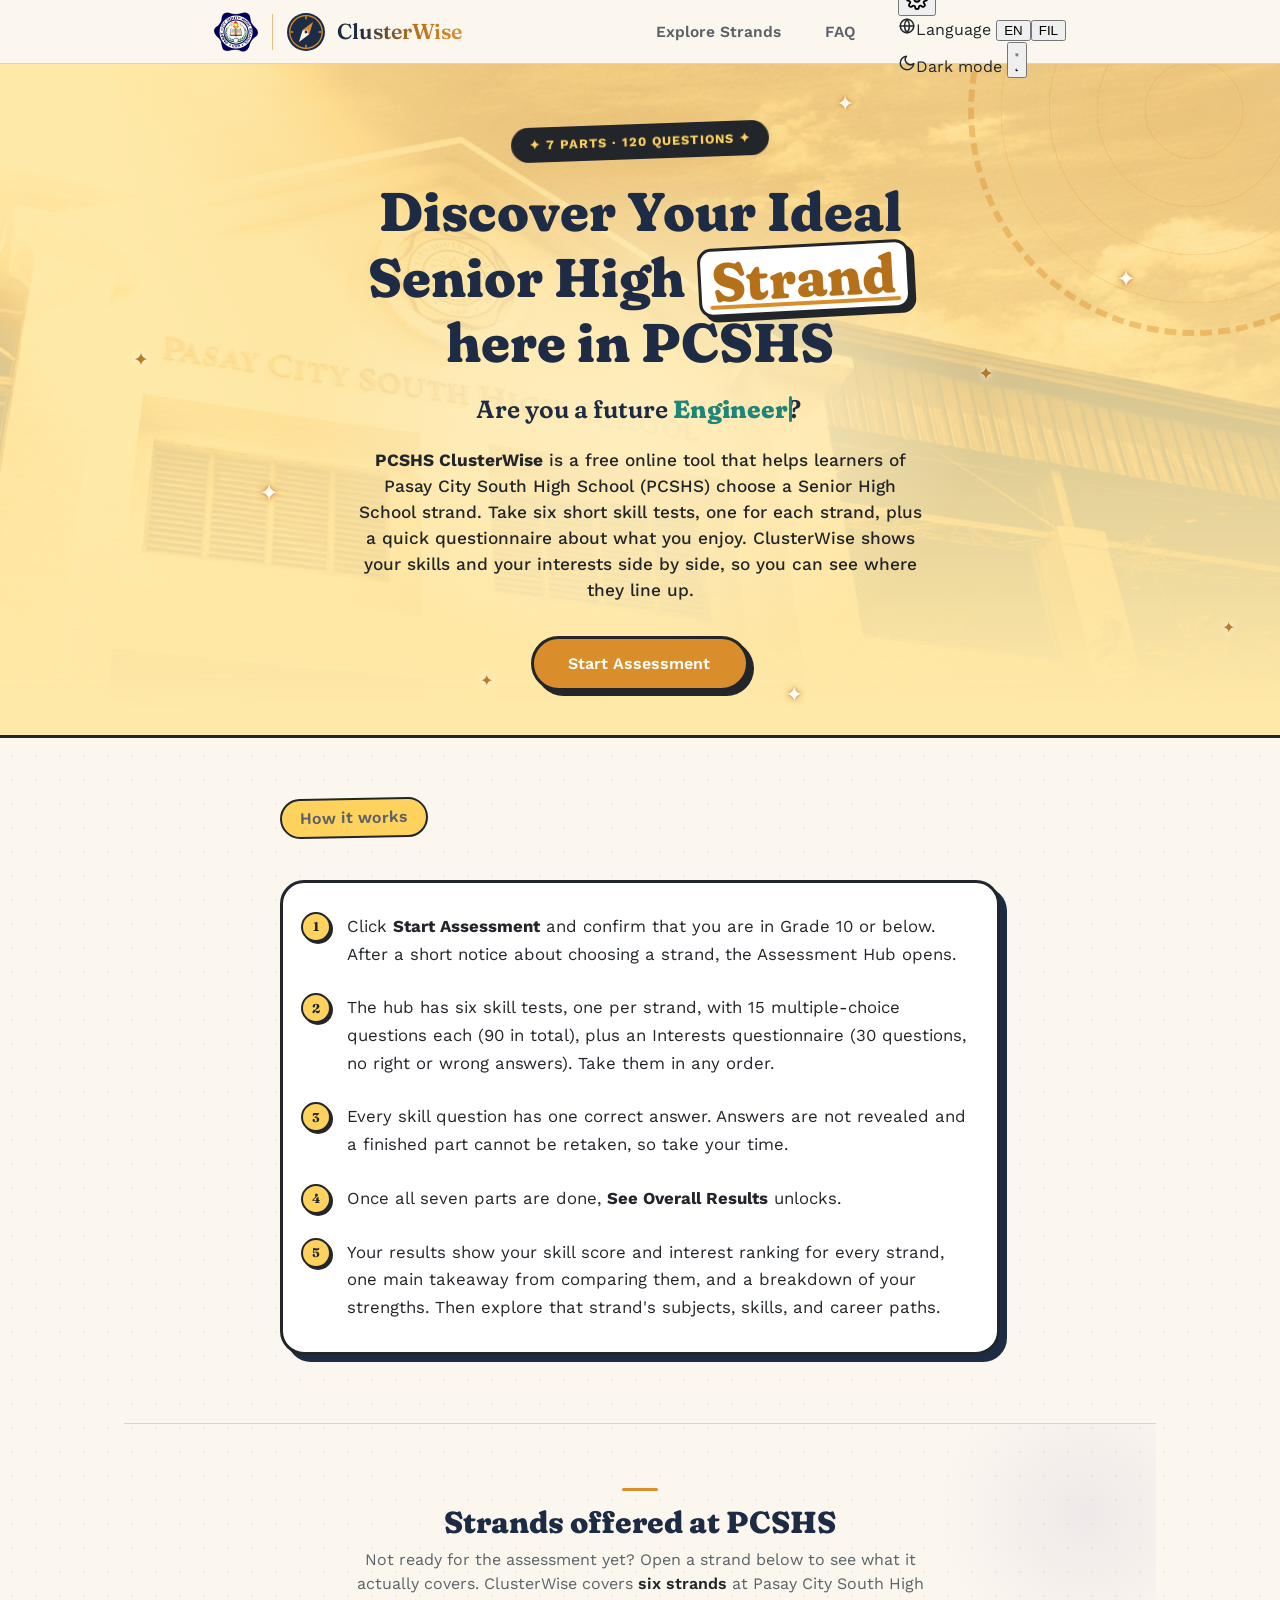
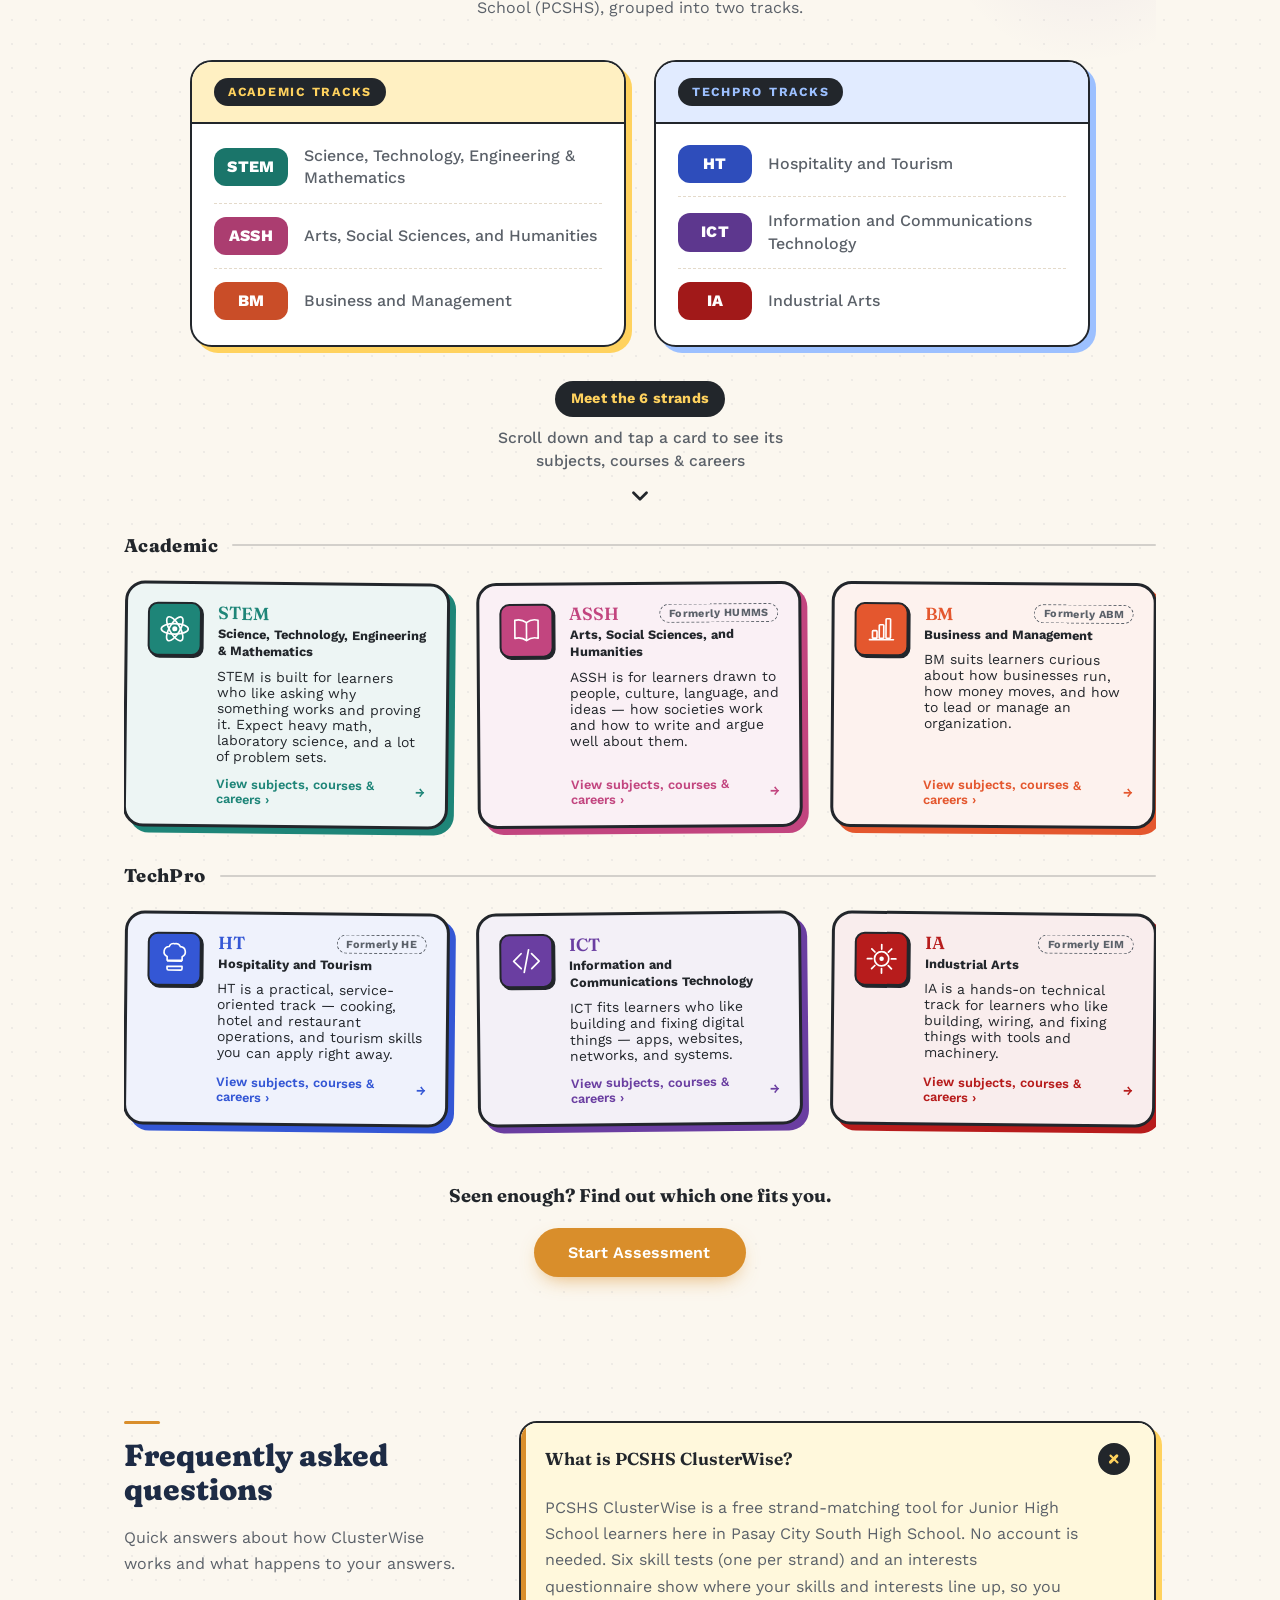
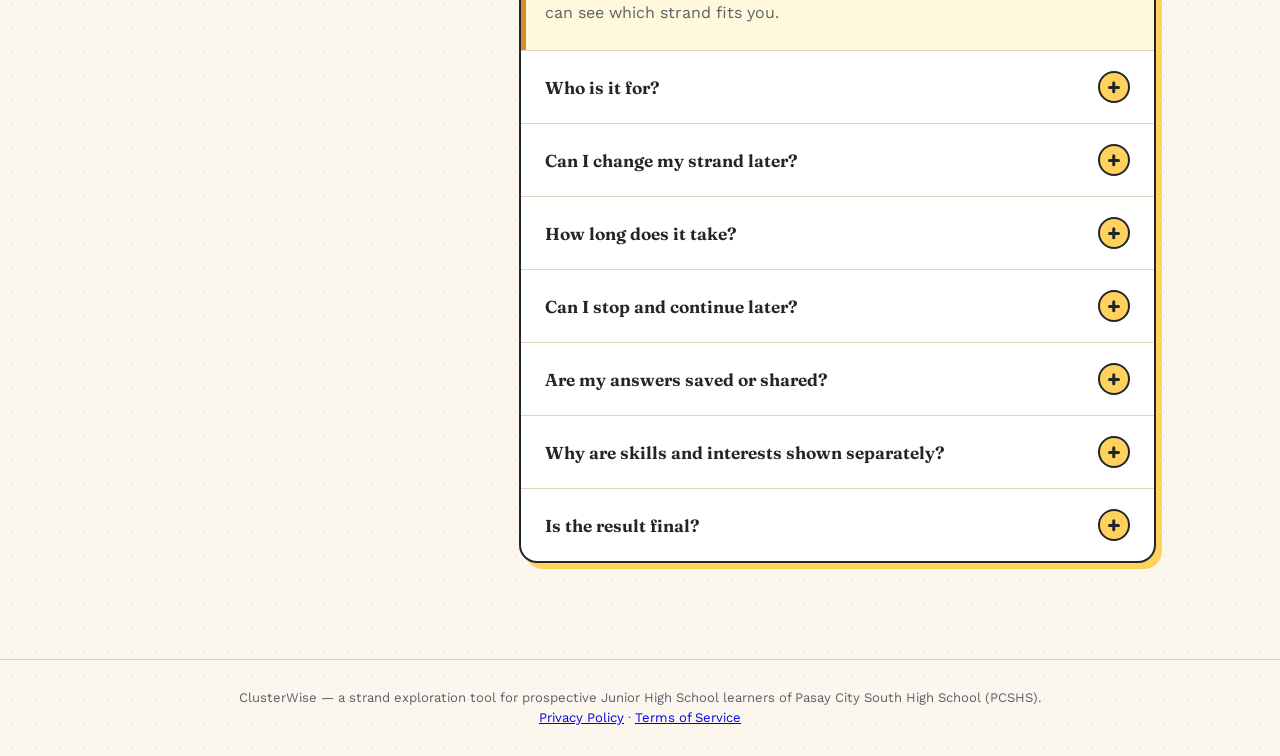
==== commit 8f8fe41d: "Enhance navigation with settings and theme options Added theme color meta tag and script for theme h" ====
--- a/index.html
+++ b/index.html
@@ -22,6 +22,8 @@
 <link rel="icon" type="image/png" sizes="96x96" href="/images/favicon-96.png">
 <link rel="icon" type="image/png" sizes="32x32" href="images/favicon-32.png">
 <link rel="apple-touch-icon" href="images/apple-touch-icon.png">
+<meta name="theme-color" content="#FBF7EF">
+<script src="theme.js"></script>
 <link rel="stylesheet" href="style2.css">
 
 <!-- Structured data: helps Google understand what this page is -->
@@ -55,6 +57,26 @@
     <nav class="nav-links">
       <button class="nav-link" id="nav-explore"><span class="nav-opt">Explore </span>Strands</button>
       <button class="nav-link" id="nav-faq">FAQ</button>
+      <div class="settings-wrap" data-no-i18n-attrs>
+        <button class="settings-btn" id="settings-btn" type="button" aria-label="Settings" aria-haspopup="true" aria-expanded="false" aria-controls="settings-panel">
+          <svg viewBox="0 0 24 24" width="22" height="22" fill="none" stroke="currentColor" stroke-width="2" stroke-linecap="round" stroke-linejoin="round" aria-hidden="true"><circle cx="12" cy="12" r="3"/><path d="M19.4 15a1.7 1.7 0 0 0 .3 1.9l.1.1a2 2 0 1 1-2.8 2.8l-.1-.1a1.7 1.7 0 0 0-1.9-.3 1.7 1.7 0 0 0-1 1.5V21a2 2 0 1 1-4 0v-.1a1.7 1.7 0 0 0-1.1-1.5 1.7 1.7 0 0 0-1.9.3l-.1.1a2 2 0 1 1-2.8-2.8l.1-.1a1.7 1.7 0 0 0 .3-1.9 1.7 1.7 0 0 0-1.5-1H3a2 2 0 1 1 0-4h.1a1.7 1.7 0 0 0 1.5-1.1 1.7 1.7 0 0 0-.3-1.9l-.1-.1a2 2 0 1 1 2.8-2.8l.1.1a1.7 1.7 0 0 0 1.9.3H9a1.7 1.7 0 0 0 1-1.5V3a2 2 0 1 1 4 0v.1a1.7 1.7 0 0 0 1 1.5 1.7 1.7 0 0 0 1.9-.3l.1-.1a2 2 0 1 1 2.8 2.8l-.1.1a1.7 1.7 0 0 0-.3 1.9V9a1.7 1.7 0 0 0 1.5 1H21a2 2 0 1 1 0 4h-.1a1.7 1.7 0 0 0-1.5 1z"/></svg>
+        </button>
+        <div class="settings-panel" id="settings-panel" role="group" aria-label="Settings">
+          <div class="settings-row">
+            <span class="settings-label"><svg viewBox="0 0 24 24" width="18" height="18" fill="none" stroke="currentColor" stroke-width="2" stroke-linecap="round" stroke-linejoin="round" aria-hidden="true"><circle cx="12" cy="12" r="9"/><path d="M3 12h18"/><path d="M12 3a14 14 0 0 1 0 18 14 14 0 0 1 0-18z"/></svg>Language</span>
+            <span class="lang-seg"><button type="button" data-lang="en" aria-pressed="true">EN</button><button type="button" data-lang="fil" aria-pressed="false">FIL</button></span>
+          </div>
+          <div class="settings-row">
+            <span class="settings-label"><svg viewBox="0 0 24 24" width="18" height="18" fill="none" stroke="currentColor" stroke-width="2" stroke-linecap="round" stroke-linejoin="round" aria-hidden="true"><path d="M21 12.8A9 9 0 1 1 11.2 3a7 7 0 0 0 9.8 9.8z"/></svg>Dark mode</span>
+            <button type="button" class="theme-switch" id="theme-switch" role="switch" aria-checked="false" aria-label="Dark mode">
+              <span class="theme-thumb" aria-hidden="true">
+                <svg class="i-sun" viewBox="0 0 24 24" fill="none" stroke="currentColor" stroke-width="2.4" stroke-linecap="round"><circle cx="12" cy="12" r="4"/><path d="M12 2v2M12 20v2M4.9 4.9l1.4 1.4M17.7 17.7l1.4 1.4M2 12h2M20 12h2M4.9 19.1l1.4-1.4M17.7 6.3l1.4-1.4"/></svg>
+                <svg class="i-moon" viewBox="0 0 24 24" fill="currentColor"><path d="M21 12.8A9 9 0 1 1 11.2 3a7 7 0 0 0 9.8 9.8z"/></svg>
+              </span>
+            </button>
+          </div>
+        </div>
+      </div>
     </nav>
   </div>
 </header>
@@ -294,7 +316,7 @@
   <div id="strand-detail-content"></div>
 </section>
 
-<footer class="site-footer">ClusterWise — a strand exploration tool for prospective Junior High School learners of Pasay City South High School (PCSHS).</footer>
+<footer class="site-footer">ClusterWise — a strand exploration tool for prospective Junior High School learners of Pasay City South High School (PCSHS).<br><a href="privacy.html">Privacy Policy</a> · <a href="terms.html">Terms of Service</a></footer>
 
 <!-- Floating "Save my results" button: only visible while the results page is open (savecard.js toggles it) -->
 <button class="save-fab" id="save-fab" type="button" data-save-results aria-label="Save my results as a picture">
@@ -306,5 +328,6 @@
 <script src="questions.js"></script>
 <script src="script2.js"></script>
 <script src="savecard.js"></script>
+<script src="translations.js"></script>
 </body>
 </html>
--- a/style2.css
+++ b/style2.css
@@ -4577,3 +4577,124 @@
   vertical-align: -2px;
   background: url("data:image/svg+xml,%3Csvg xmlns='http://www.w3.org/2000/svg' viewBox='0 0 24 24' fill='none' stroke='%235B6169' stroke-width='2.5' stroke-linecap='round' stroke-linejoin='round'%3E%3Crect x='5' y='11' width='14' height='9' rx='2'/%3E%3Cpath d='M8 11V8a4 4 0 0 1 8 0v3'/%3E%3C/svg%3E") center / contain no-repeat;
 }
+
+/* ---- Home: "scroll for the strand cards" hint (sits between the track boxes and the cards) ---- */
+.strand-hint {
+  display: flex;
+  flex-direction: column;
+  align-items: center;
+  gap: 10px;
+  margin: -6px auto 26px;
+  text-align: center;
+}
+.strand-hint-pill {
+  display: inline-block;
+  padding: 7px 16px;
+  border-radius: 999px;
+  background: var(--ink);
+  color: var(--sun);
+  font-family: 'Work Sans', sans-serif;
+  font-size: 0.9rem;
+  font-weight: 700;
+  letter-spacing: 0.02em;
+}
+.strand-hint-text {
+  margin: 0;
+  max-width: 30ch;
+  font-size: 0.98rem;
+  line-height: 1.45;
+  font-weight: 500;
+  color: var(--ink-soft);
+}
+.strand-hint-arrow { color: var(--ink); }
+@media (prefers-reduced-motion: no-preference) {
+  .strand-hint-arrow { animation: strandHintBounce 1.6s ease-in-out infinite; }
+}
+@keyframes strandHintBounce {
+  0%, 100% { transform: translateY(0); }
+  50% { transform: translateY(6px); }
+}
+
+/* ---- Strand notice screen (shown once before the hub; reuses the .stakes card) ----
+   The screen fills the space between header and footer (like the loading screen) so the footer
+   sits at the bottom and the card is centred. 98px / 78px = footer height on phone / desktop. */
+#view-stakes.active {
+  display: flex;
+  flex-direction: column;
+  justify-content: center;
+  min-height: calc(100vh - var(--header-h) - 98px);
+  min-height: calc(100dvh - var(--header-h) - 98px);
+}
+@media (min-width: 641px) {
+  #view-stakes.active {
+    min-height: calc(100vh - var(--header-h) - 78px);
+    min-height: calc(100dvh - var(--header-h) - 78px);
+  }
+}
+.stakes-screen { width: 100%; padding-top: clamp(40px, 7vw, 64px); padding-bottom: clamp(32px, 6vw, 56px); }
+.stakes-screen .stakes { position: relative; padding-top: 42px; }
+.stakes-actions { max-width: 720px; margin: 28px auto 0; display: flex; justify-content: center; }
+#stakes-continue { min-width: 190px; }
+
+/* the "!" sticker: sun disc, ink outline, hard offset shadow (same language as the cards) */
+.stakes-badge {
+  position: absolute;
+  top: -26px;
+  right: 22px;
+  width: 52px;
+  height: 52px;
+  display: grid;
+  place-items: center;
+  padding-bottom: 3px;
+  border: 2px solid var(--ink);
+  border-radius: 50%;
+  background: var(--sun);
+  box-shadow: 3px 3px 0 var(--ink);
+  color: var(--ink);
+  font-family: 'Fraunces', Georgia, serif;
+  font-size: 2rem;
+  font-weight: 900;
+  line-height: 1;
+  rotate: 8deg;
+}
+.stakes-badge::after {            /* the pulse ring (animated only while Continue is locked) */
+  content: "";
+  position: absolute;
+  inset: -2px;
+  border: 2px solid var(--amber);
+  border-radius: 50%;
+  opacity: 0;
+  pointer-events: none;
+}
+
+@media (prefers-reduced-motion: no-preference) {
+  #view-stakes.active .stakes { animation: stakesPop 0.6s cubic-bezier(0.2, 0.9, 0.3, 1.25) 0.12s both; }
+  #view-stakes.active .stakes-actions { animation: stakesPopFade 0.4s ease 0.5s both; }
+  #view-stakes.active .stakes-badge {
+    animation:
+      stakesBadgeIn 0.5s cubic-bezier(0.2, 0.9, 0.3, 1.3) 0.55s both,
+      stakesWiggle 0.7s ease-in-out 1.1s both;
+  }
+  #view-stakes.stakes-locked .stakes-badge::after { animation: stakesRing 1.2s ease-out 1.8s infinite; }
+}
+@keyframes stakesPop {
+  from { opacity: 0; transform: translateY(26px) scale(0.86); }
+  to { opacity: 1; transform: none; }
+}
+@keyframes stakesPopFade { from { opacity: 0; } to { opacity: 1; } }
+@keyframes stakesBadgeIn {
+  from { opacity: 0; transform: translateY(-16px) scale(0.3); }
+  60% { opacity: 1; transform: translateY(2px) scale(1.18); }
+  to { opacity: 1; transform: none; }
+}
+@keyframes stakesWiggle {
+  0%, 100% { transform: rotate(0); }
+  20% { transform: rotate(-16deg); }
+  40% { transform: rotate(13deg); }
+  60% { transform: rotate(-8deg); }
+  80% { transform: rotate(4deg); }
+}
+@keyframes stakesRing {
+  0% { transform: scale(1); opacity: 0.8; }
+  100% { transform: scale(1.7); opacity: 0; }
+}
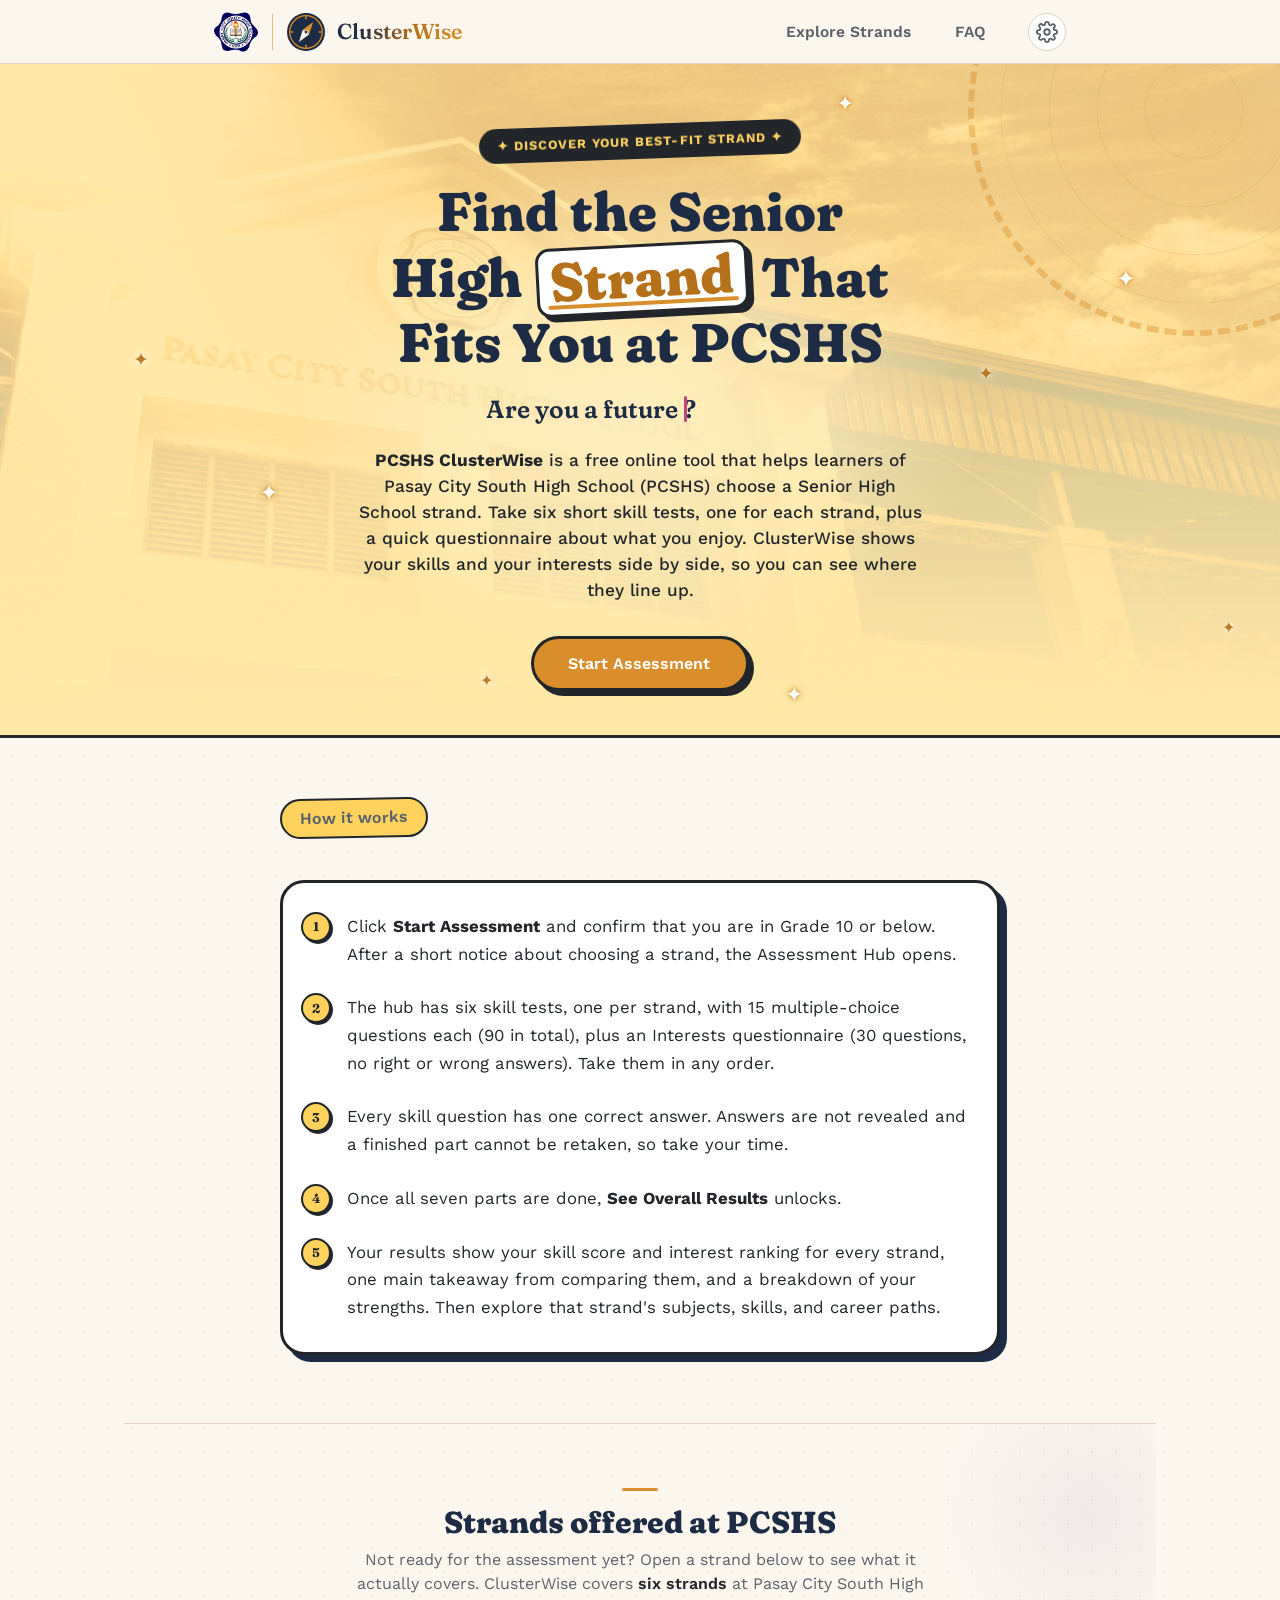
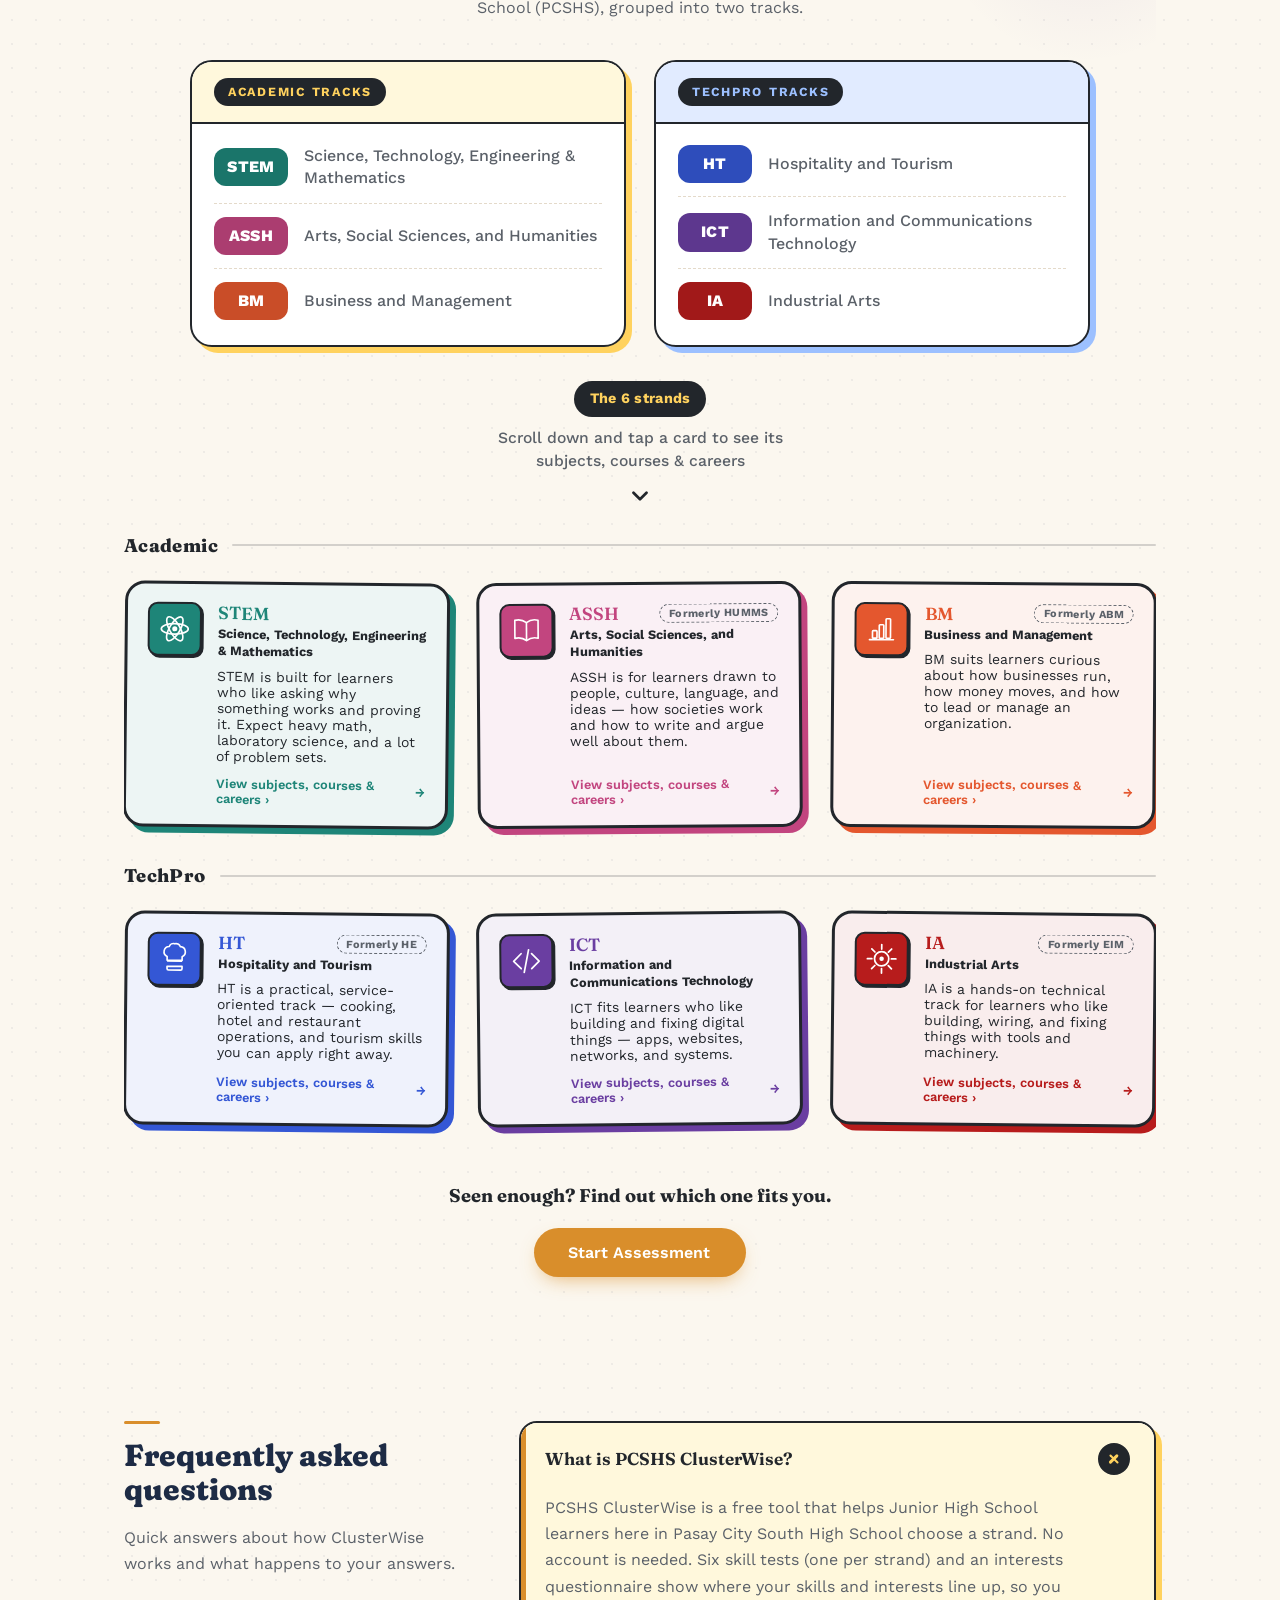
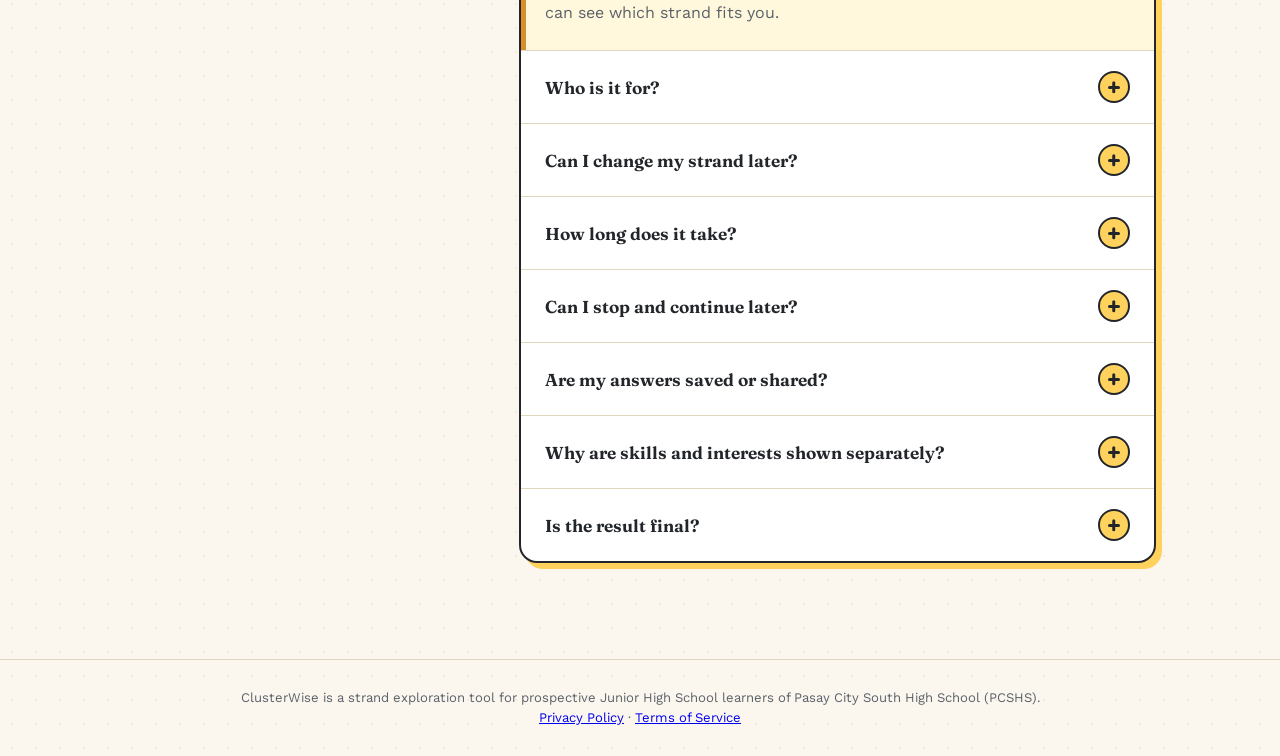
==== commit 3997ea89: "Refine title and description in index.html Updated the title and description meta tags for clarity a" ====
--- a/index.html
+++ b/index.html
@@ -3,15 +3,15 @@
 <head>
 <meta charset="UTF-8">
 <meta name="viewport" content="width=device-width, initial-scale=1.0">
-<title>PCSHS ClusterWise — Find Your SHS Strand | Pasay City South High School</title>
+<title>PCSHS ClusterWise: Find Your SHS Strand | Pasay City South High School</title>
 <link rel="canonical" href="https://pcshs-clusterwise.vercel.app/">
 
 <!-- Search description + link preview (Messenger, Facebook, etc.) -->
-<meta name="description" content="PCSHS ClusterWise is a free tool for Pasay City South High School (PCSHS) learners to find their ideal Senior High School strand through six skill tests and an interests questionnaire.">
+<meta name="description" content="PCSHS ClusterWise is a free tool for Pasay City South High School (PCSHS) learners to see which Senior High School strand fits them, using six skill tests and an interests questionnaire.">
 <meta property="og:type" content="website">
 <meta property="og:site_name" content="PCSHS ClusterWise">
-<meta property="og:title" content="PCSHS ClusterWise — Find Your SHS Strand | Pasay City South High School">
-<meta property="og:description" content="PCSHS ClusterWise is a free tool for Pasay City South High School (PCSHS) learners to find their ideal Senior High School strand through six skill tests and an interests questionnaire.">
+<meta property="og:title" content="PCSHS ClusterWise: Find Your SHS Strand | Pasay City South High School">
+<meta property="og:description" content="PCSHS ClusterWise is a free tool for Pasay City South High School (PCSHS) learners to see which Senior High School strand fits them, using six skill tests and an interests questionnaire.">
 <meta property="og:url" content="https://pcshs-clusterwise.vercel.app/">
 <meta property="og:image" content="https://pcshs-clusterwise.vercel.app/images/og-image.png">
 <meta property="og:image:width" content="1200">
@@ -85,7 +85,7 @@
 <section id="view-home" class="view">
   <div class="home-hero">
     <div class="wrap">
-      <h1>Discover Your Ideal Senior High <span>Strand</span> here in PCSHS</h1>
+      <h1>Find the Senior High <span>Strand</span> That Fits You at PCSHS</h1>
       <p class="lede"><strong>PCSHS ClusterWise</strong> is a free online tool that helps learners of Pasay City South High School (PCSHS) choose a Senior High School strand. Take six short skill tests, one for each strand, plus a quick questionnaire about what you enjoy. ClusterWise shows your skills and your interests side by side, so you can see where they line up.</p>
       <button class="btn btn-primary btn-compass" id="start-btn">
         <span>Start Assessment</span>
@@ -135,7 +135,7 @@
       </div>
 
       <div class="strand-hint">
-        <span class="strand-hint-pill">Meet the 6 strands</span>
+        <span class="strand-hint-pill">The 6 strands</span>
         <p class="strand-hint-text">Scroll down and tap a card to see its subjects, courses &amp; careers</p>
         <svg class="strand-hint-arrow" width="26" height="26" viewBox="0 0 24 24" fill="none" stroke="currentColor" stroke-width="2.5" stroke-linecap="round" stroke-linejoin="round" aria-hidden="true"><path d="M6 9l6 6 6-6"/></svg>
       </div>
@@ -161,7 +161,7 @@
 
     <details class="hfaq-item" open>
       <summary class="hfaq-q"><span>What is PCSHS ClusterWise?</span><span class="hfaq-icon" aria-hidden="true">+</span></summary>
-      <p class="hfaq-a">PCSHS ClusterWise is a free strand-matching tool for Junior High School learners here in Pasay City South High School. No account is needed. Six skill tests (one per strand) and an interests questionnaire show where your skills and interests line up, so you can see which strand fits you.</p>
+      <p class="hfaq-a">PCSHS ClusterWise is a free tool that helps Junior High School learners here in Pasay City South High School choose a strand. No account is needed. Six skill tests (one per strand) and an interests questionnaire show where your skills and interests line up, so you can see which strand fits you.</p>
     </details>
 
     <details class="hfaq-item">
@@ -316,7 +316,7 @@
   <div id="strand-detail-content"></div>
 </section>
 
-<footer class="site-footer">ClusterWise — a strand exploration tool for prospective Junior High School learners of Pasay City South High School (PCSHS).<br><a href="privacy.html">Privacy Policy</a> · <a href="terms.html">Terms of Service</a></footer>
+<footer class="site-footer">ClusterWise is a strand exploration tool for prospective Junior High School learners of Pasay City South High School (PCSHS).<br><a href="privacy.html">Privacy Policy</a> · <a href="terms.html">Terms of Service</a></footer>
 
 <!-- Floating "Save my results" button: only visible while the results page is open (savecard.js toggles it) -->
 <button class="save-fab" id="save-fab" type="button" data-save-results aria-label="Save my results as a picture">
--- a/style2.css
+++ b/style2.css
@@ -16,6 +16,16 @@
   --radius: 10px;
   --shadow: 0 10px 30px -14px rgba(29, 43, 69, 0.25);
   --header-h: 64px;
+  /* theme roles (light values = the original look) */
+  --surface: #FFFFFF;
+  --surface-warm: #FFF8DC;
+  --ink-bg: #22262B;
+  --navy-bg: #1D2B45;
+  --edge: #22262B;
+  --edge-navy: #1D2B45;
+  --dot: rgba(29, 43, 69, 0.06);
+  --sc-text-mix: 100%;   /* strand-colored text: 100% = the strand color as is (dark mode lightens it) */
+  color-scheme: light;
 }
 
 * { box-sizing: border-box; }
@@ -26,7 +36,7 @@
   margin: 0;
   font-family: 'Work Sans', -apple-system, BlinkMacSystemFont, sans-serif;
   background-color: var(--paper);
-  background-image: radial-gradient(circle, rgba(29, 43, 69, 0.06) 1px, transparent 1.4px);
+  background-image: radial-gradient(circle, var(--dot) 1px, transparent 1.4px);
   background-size: 24px 24px;
   color: var(--ink);
   line-height: 1.5;
@@ -159,7 +169,7 @@
 .mark-glyph {
   width: 40px; height: 40px;
   border-radius: 50%;
-  background: var(--navy);
+  background: var(--navy-bg);
   position: relative;
   flex-shrink: 0;
 }
@@ -240,7 +250,7 @@
   color: var(--navy);
   border: 1.5px solid var(--line);
 }
-.btn-ghost:hover { border-color: var(--navy); }
+.btn-ghost:hover { border-color: var(--edge-navy); }
 
 /* Compass-needle reveal, used on the "Start Assessment" button */
 .btn-compass {
@@ -292,7 +302,7 @@
 .btn-compass-icon::after {
   /* lower half of the needle */
   border-width: 6px 2.5px 0 2.5px;
-  border-color: var(--navy) transparent transparent transparent;
+  border-color: var(--edge-navy) transparent transparent transparent;
   transform: translate(-50%, 0);
 }
 
@@ -455,8 +465,8 @@
   transition: background-color 0.25s ease, color 0.25s ease;
 }
 .strand-card:hover .strand-card-badge {
-  background: #fff;
-  color: var(--sc);
+  background: var(--surface);
+  color: color-mix(in srgb, var(--sc) var(--sc-text-mix), #fff);
 }
 .strand-card-content {
   display: flex;
@@ -468,7 +478,7 @@
   font-family: 'Fraunces', serif;
   font-size: 1.1rem;
   font-weight: 600;
-  color: var(--sc);
+  color: color-mix(in srgb, var(--sc) var(--sc-text-mix), #fff);
   margin-bottom: 1px;
   transition: color 0.25s ease;
   display: inline-flex;
@@ -492,7 +502,7 @@
 .strand-card-cta {
   font-size: 0.8rem;
   font-weight: 600;
-  color: var(--sc);
+  color: color-mix(in srgb, var(--sc) var(--sc-text-mix), #fff);
   transition: color 0.25s ease;
 }
 .strand-card:hover .strand-card-name,
@@ -551,7 +561,7 @@
 }
 
 .step-active { opacity: 1; }
-.step-active .step-marker { background: var(--navy); border-color: var(--navy); color: #fff; }
+.step-active .step-marker { background: var(--navy-bg); border-color: var(--edge-navy); color: #fff; }
 .step-active .step-label { color: var(--navy); display: inline; }
 .step-done { opacity: 0.85; }
 .step-done .step-marker { background: var(--amber); border-color: var(--amber); color: #fff; }
@@ -630,7 +640,7 @@
 .option:hover { border-color: var(--amber); }
 .option-selected {
   border-color: var(--amber);
-  background: #FFF8EC;
+  background: var(--surface-warm);
 }
 .option-selected .option-letter { border-color: var(--amber); background: var(--amber); color: #fff; }
 .option-pulse { animation: pulse 0.35s ease; }
@@ -666,7 +676,7 @@
   gap: clamp(10px, 3vw, 28px);
   height: 260px;
   padding: 0 8px;
-  border-bottom: 2px solid var(--ink);
+  border-bottom: 2px solid var(--edge);
 }
 
 .bar-col {
@@ -781,7 +791,7 @@
   padding: 64px 0 76px;
   background:
     linear-gradient(180deg, var(--sun-soft) 0%, var(--paper) 100%);
-  border-bottom: 3px solid var(--ink);
+  border-bottom: 3px solid var(--edge);
 }
 .results-hero::before {
   content: "";
@@ -804,7 +814,7 @@
   font-weight: 700;
   letter-spacing: 0.08em;
   text-transform: uppercase;
-  background: var(--ink);
+  background: var(--ink-bg);
   color: var(--sun);
   padding: 8px 18px;
   border-radius: 999px;
@@ -823,13 +833,13 @@
 }
 .results-hero h1 span.res-legacy {
   display: inline-block;
-  background: #fff;
-  border: 3px solid var(--ink);
+  background: var(--surface);
+  border: 3px solid var(--edge);
   border-radius: 18px;
   padding: 0 0.22em;
   margin: 0 0.06em;
   transform: rotate(-3deg);
-  box-shadow: 5px 5px 0 var(--ink);
+  box-shadow: 5px 5px 0 var(--edge);
 }
 .results-hero p {
   max-width: 40ch;
@@ -853,11 +863,11 @@
   gap: clamp(8px, 2.4vw, 22px);
   height: 340px;
   padding: 26px clamp(12px, 3vw, 32px) 14px;
-  background-color: #fff;
+  background-color: var(--surface);
   background-image: repeating-linear-gradient(0deg, transparent 0 62px, rgba(29, 43, 69, 0.07) 62px 64px);
-  border: 3px solid var(--ink);
+  border: 3px solid var(--edge);
   border-radius: 28px;
-  box-shadow: 8px 8px 0 var(--navy);
+  box-shadow: 8px 8px 0 var(--edge-navy);
 }
 .bar-col {
   flex: 1;
@@ -875,20 +885,20 @@
   font-size: clamp(0.75rem, 2.6vw, 1.05rem);
   color: var(--ink);
   background: var(--sun);
-  border: 2px solid var(--ink);
+  border: 2px solid var(--edge);
   border-radius: 999px;
   padding: 2px 8px;
   margin-bottom: 10px;
-  box-shadow: 2px 2px 0 var(--ink);
-}
-.bar-col:first-child .bar-pct { background: var(--ink); color: var(--sun); }
-.bar-track { width: 100%; height: 100%; display: flex; align-items: flex-end; border-bottom: 3px solid var(--ink); }
+  box-shadow: 2px 2px 0 var(--edge);
+}
+.bar-col:first-child .bar-pct { background: var(--ink-bg); color: var(--sun); }
+.bar-track { width: 100%; height: 100%; display: flex; align-items: flex-end; border-bottom: 3px solid var(--edge); }
 .bar-fill {
   position: relative;
   overflow: hidden;
   width: 100%;
   height: 0%;
-  border: 3px solid var(--ink);
+  border: 3px solid var(--edge);
   border-bottom: none;
   border-radius: 16px 16px 0 0;
   transition: height 1.1s cubic-bezier(0.3, 1.25, 0.5, 1);
@@ -939,10 +949,10 @@
 
 #explain-why {
   background: var(--sun);
-  border: 3px solid var(--ink);
+  border: 3px solid var(--edge);
   border-radius: 26px;
   padding: 26px 28px 30px;
-  box-shadow: 7px 7px 0 var(--ink);
+  box-shadow: 7px 7px 0 var(--edge);
   transform: rotate(-1deg);
 }
 #explain-why h3 {
@@ -955,8 +965,8 @@
 .explain-lead { font-size: 1.12rem; line-height: 1.7; color: var(--ink); font-weight: 500; margin: 0; }
 .explain-lead strong {
   color: var(--ink);
-  background: #fff;
-  border: 2px solid var(--ink);
+  background: var(--surface);
+  border: 2px solid var(--edge);
   border-radius: 8px;
   padding: 0 7px;
   white-space: nowrap;
@@ -978,13 +988,13 @@
 
 .chip-row { gap: 12px; margin: 16px 0 22px; }
 .chip {
-  background: #fff;
-  border: 3px solid var(--chip-color, var(--ink));
+  background: var(--surface);
+  border: 3px solid var(--chip-color, var(--edge));
   color: var(--chip-color, var(--ink));
   padding: 10px 22px;
   font-size: 1rem;
   font-weight: 700;
-  box-shadow: 3px 3px 0 var(--chip-color, var(--ink));
+  box-shadow: 3px 3px 0 var(--chip-color, var(--edge));
   transition: transform 0.15s ease, box-shadow 0.15s ease, background 0.2s ease, color 0.2s ease;
 }
 .chip:hover {
@@ -1005,15 +1015,15 @@
 .faq-section { padding: 24px 24px 64px; }
 .faq-section h3 { font-size: 1.7rem; font-variation-settings: "SOFT" 100; margin-bottom: 18px; }
 .faq-item {
-  background: #fff;
-  border: 2px solid var(--ink);
+  background: var(--surface);
+  border: 2px solid var(--edge);
   border-radius: 16px;
   margin-bottom: 12px;
   overflow: hidden;
   box-shadow: 3px 3px 0 var(--sun);
   transition: background 0.2s ease, box-shadow 0.2s ease;
 }
-.faq-open { background: #FFF8DC; }
+.faq-open { background: var(--surface-warm); }
 .faq-question { padding: 16px 20px; gap: 14px; }
 .faq-icon {
   display: grid;
@@ -1021,23 +1031,23 @@
   width: 30px; height: 30px;
   flex-shrink: 0;
   background: var(--sun);
-  border: 2px solid var(--ink);
+  border: 2px solid var(--edge);
   border-radius: 50%;
   color: var(--ink);
   font-size: 1.15rem;
   line-height: 1;
 }
-.faq-open .faq-icon { background: var(--ink); color: var(--sun); }
+.faq-open .faq-icon { background: var(--ink-bg); color: var(--sun); }
 .faq-answer p { padding: 0 20px 20px; margin: 0; }
 
 .results-footer .btn-ghost {
-  background: #fff;
+  background: var(--surface);
   color: var(--ink);
-  border: 3px solid var(--ink);
+  border: 3px solid var(--edge);
   font-weight: 700;
-  box-shadow: 4px 4px 0 var(--ink);
-}
-.results-footer .btn-ghost:hover { transform: translate(-1px, -1px); box-shadow: 6px 6px 0 var(--ink); }
+  box-shadow: 4px 4px 0 var(--edge);
+}
+.results-footer .btn-ghost:hover { transform: translate(-1px, -1px); box-shadow: 6px 6px 0 var(--edge); }
 
 /* ================= STRAND DETAIL ================= */
 .wrap-wide { max-width: 1080px; margin: 0 auto; padding: 0 24px; }
@@ -1056,7 +1066,7 @@
   left: -70px;
   bottom: -90px;
   width: 360px;
-  color: var(--sc);
+  color: color-mix(in srgb, var(--sc) var(--sc-text-mix), #fff);
   opacity: 0.08;
   pointer-events: none;
 }
@@ -1075,7 +1085,7 @@
   font-weight: 700;
   letter-spacing: -0.02em;
   line-height: 1;
-  color: var(--sc);
+  color: color-mix(in srgb, var(--sc) var(--sc-text-mix), #fff);
   margin: 0 0 10px;
 }
 .sd-full {
@@ -1120,8 +1130,8 @@
 }
 .sd-chips { display: flex; flex-wrap: wrap; gap: 10px; }
 .sd-chip {
-  background: color-mix(in srgb, var(--sc) 14%, #fff);
-  border: 1.5px solid color-mix(in srgb, var(--sc) 55%, #fff);
+  background: color-mix(in srgb, var(--sc) 14%, var(--surface));
+  border: 1.5px solid color-mix(in srgb, var(--sc) 55%, var(--surface));
   color: var(--navy);
   padding: 10px 18px;
   border-radius: 999px;
@@ -1193,7 +1203,7 @@
 }
 .sd-close p { color: rgba(255, 255, 255, 0.92); max-width: 50ch; }
 .sd-close-actions { display: flex; flex-wrap: wrap; gap: 12px; margin-top: 26px; }
-.btn-light { background: #fff; color: var(--navy); }
+.btn-light { background: var(--surface); color: var(--navy); }
 .btn-light:hover { transform: translateY(-1px); background: var(--paper); }
 .btn-outline-light {
   background: transparent;
@@ -1222,8 +1232,8 @@
   padding: 8px 16px;
   cursor: pointer;
 }
-.sd-other:hover { background: #fff; color: var(--navy); }
-.sd-close :focus-visible, .sd-hero :focus-visible { outline: 3px solid #fff; outline-offset: 3px; }
+.sd-other:hover { background: var(--surface); color: var(--navy); }
+.sd-close :focus-visible, .sd-hero :focus-visible { outline: 3px solid var(--surface); outline-offset: 3px; }
 
 /* ================= STRAND RECAP VIDEO ================= */
 .sd-video { margin: 0; }
@@ -1233,7 +1243,7 @@
   aspect-ratio: 16 / 9;
   border-radius: 14px;
   overflow: hidden;
-  border: 1px solid color-mix(in srgb, var(--sc, var(--navy)) 30%, var(--line));
+  border: 1px solid color-mix(in srgb, var(--sc, var(--edge-navy)) 30%, var(--line));
   box-shadow: var(--shadow);
   background: var(--paper-raised);
 }
@@ -1308,7 +1318,7 @@
   overflow: hidden;
   padding: 60px 0 44px;
   text-align: center;
-  border-bottom: 3px solid var(--ink);
+  border-bottom: 3px solid var(--edge);
   background:
     radial-gradient(ellipse at top, rgba(217,142,43,0.12), transparent 60%),
     var(--sun-soft, #FFE9A8);
@@ -1318,18 +1328,28 @@
 .home-hero::before { opacity: 0.9; }
 
 .home-hero > .wrap::before {
-  content: var(--hero-badge, "✦ 7 parts · 120 questions ✦");   /* script2.js overwrites this from the question data */
+  content: var(--hero-badge, "✦ Discover your best-fit strand ✦");   /* script2.js sets this same text */
   display: inline-block;
   font-size: 0.8rem;
   font-weight: 700;
   letter-spacing: 0.08em;
   text-transform: uppercase;
-  background: var(--ink);
+  background: var(--ink-bg);
   color: var(--sun, #FFD25E);
   padding: 8px 18px;
   border-radius: 999px;
   margin-bottom: 22px;
   transform: rotate(-2deg);
+  max-width: 100%;
+  box-sizing: border-box;
+}
+
+/* longer badge text: tighten on small phones so it stays on one line */
+@media (max-width: 480px) {
+  .home-hero > .wrap::before { font-size: 0.7rem; letter-spacing: 0.04em; padding: 7px 14px; }
+}
+@media (max-width: 360px) {
+  .home-hero > .wrap::before { font-size: 0.64rem; letter-spacing: 0.02em; padding: 6px 10px; }
 }
 
 .home-hero h1 {
@@ -1342,15 +1362,15 @@
 
 .home-hero h1 span {
   display: inline-block;
-  background: #fff;
+  background: var(--surface);
   color: var(--amber-deep);
   -webkit-text-fill-color: var(--amber-deep);
-  border: 3px solid var(--ink);
+  border: 3px solid var(--edge);
   border-radius: 14px;
   padding: 0 0.2em;
   margin: 0 0.04em;
   transform: rotate(-3deg);
-  box-shadow: 5px 5px 0 var(--ink);
+  box-shadow: 5px 5px 0 var(--edge);
 }
 
 .home-hero .lede {
@@ -1359,19 +1379,19 @@
 }
 
 .home-hero .btn-primary {
-  border: 3px solid var(--ink);
-  box-shadow: 5px 5px 0 var(--ink);
+  border: 3px solid var(--edge);
+  box-shadow: 5px 5px 0 var(--edge);
   transition: transform 0.15s ease, box-shadow 0.15s ease, background 0.2s ease, gap 0.3s ease;
 }
 .home-hero .btn-primary:hover {
   transform: translate(-2px, -2px);
-  box-shadow: 7px 7px 0 var(--ink);
+  box-shadow: 7px 7px 0 var(--edge);
 }
 .home-hero .btn-primary:active {
   transform: translate(0, 0);
-  box-shadow: 3px 3px 0 var(--ink);
-}
-.btn-compass-icon::after { border-color: var(--ink) transparent transparent transparent; }
+  box-shadow: 3px 3px 0 var(--edge);
+}
+.btn-compass-icon::after { border-color: var(--edge) transparent transparent transparent; }
 
 /* strand pills → little rotated stickers */
 
@@ -1383,7 +1403,7 @@
 .manual-title {
   display: inline-block;
   background: var(--sun, #FFD25E);
-  border: 2px solid var(--ink);
+  border: 2px solid var(--edge);
   border-radius: 999px;
   padding: 6px 18px;
   transform: rotate(-1deg);
@@ -1391,18 +1411,18 @@
 .manual-title::before { display: none; }
 
 .manual-list {
-  background: #fff;
-  border: 3px solid var(--ink);
+  background: var(--surface);
+  border: 3px solid var(--edge);
   border-radius: 24px;
-  box-shadow: 7px 7px 0 var(--navy);
+  box-shadow: 7px 7px 0 var(--edge-navy);
   padding: 30px 30px 30px 64px;
   margin-top: 18px;
-  border-left: 3px solid var(--ink);
+  border-left: 3px solid var(--edge);
 }
 .manual-list li::before {
   background: var(--sun, #FFD25E);
-  border: 2px solid var(--ink);
-  box-shadow: 2px 2px 0 var(--ink);
+  border: 2px solid var(--edge);
+  box-shadow: 2px 2px 0 var(--edge);
   color: var(--ink);
   font-family: 'Fraunces', serif;
   font-weight: 700;
@@ -1420,7 +1440,7 @@
 
 /* ---- Strand cards → bold sticker cards ---- */
 .strand-card {
-  border: 3px solid var(--ink);
+  border: 3px solid var(--edge);
   border-radius: 20px;
   box-shadow: 6px 6px 0 var(--sc);
   transition: transform 0.2s ease, box-shadow 0.2s ease, background-color 0.25s ease, border-color 0.25s ease;
@@ -1434,14 +1454,14 @@
 
 .strand-card:hover {
   transform: translateY(-4px) rotate(0deg);
-  box-shadow: 8px 8px 0 var(--ink);
-  border-color: var(--ink);
+  box-shadow: 8px 8px 0 var(--edge);
+  border-color: var(--edge);
 }
 
 .strand-card-badge {
-  border: 2px solid var(--ink);
+  border: 2px solid var(--edge);
   border-radius: 10px;
-  box-shadow: 2px 2px 0 var(--ink);
+  box-shadow: 2px 2px 0 var(--edge);
 }
 .strand-card:hover .strand-card-badge { box-shadow: 2px 2px 0 var(--sc); }
 
@@ -1616,7 +1636,7 @@
   background-color: var(--tint);
   background-image: radial-gradient(circle, color-mix(in srgb, var(--sc) 16%, transparent) 1.5px, transparent 2px);
   background-size: 22px 22px;
-  border-bottom: 3px solid var(--ink);
+  border-bottom: 3px solid var(--edge);
 }
 .sd .sd-name {
   font-weight: 800;
@@ -1631,9 +1651,9 @@
   font-size: 0.9rem;
   font-weight: 700;
   padding: 6px 16px;
-  border: 2px solid var(--ink);
+  border: 2px solid var(--edge);
   border-radius: 999px;
-  box-shadow: 2px 2px 0 var(--ink);
+  box-shadow: 2px 2px 0 var(--edge);
   margin: 0 0 20px;
 }
 .sd .sd-overview { font-weight: 500; }
@@ -1651,7 +1671,7 @@
   color: var(--navy);
 }
 .sd .sd-type-word {
-  color: var(--sc);
+  color: color-mix(in srgb, var(--sc) var(--sc-text-mix), #fff);
   font-weight: 800;
   font-variation-settings: "SOFT" 100;
 }
@@ -1670,12 +1690,12 @@
 
 /* video box: same content, sticker frame */
 .sd .video-frame {
-  border: 3px solid var(--ink);
+  border: 3px solid var(--edge);
   border-radius: 20px;
   box-shadow: 8px 8px 0 var(--sc);
 }
-.sd .video-frame-placeholder { background: color-mix(in srgb, var(--sc) 10%, #fff); }
-.sd .video-frame-play { border: 3px solid var(--ink); box-shadow: 3px 3px 0 var(--ink); }
+.sd .video-frame-placeholder { background: color-mix(in srgb, var(--sc) 10%, var(--surface)); }
+.sd .video-frame-play { border: 3px solid var(--edge); box-shadow: 3px 3px 0 var(--edge); }
 .sd .video-caption { color: var(--ink); font-weight: 500; margin-top: 18px; }
 
 /* spinning dashed ring, top right of the hero, tinted per strand */
@@ -1725,7 +1745,7 @@
   left: 34%; top: 58%;
   font-size: 20px;
   line-height: 1;
-  color: var(--sc);
+  color: color-mix(in srgb, var(--sc) var(--sc-text-mix), #fff);
   opacity: 0.85;
 }
 @keyframes sdSpin { to { transform: rotate(360deg); } }
@@ -1756,11 +1776,11 @@
   overflow: hidden;
   max-width: 32ch;
   padding: 28px 34px 28px 46px;
-  background: linear-gradient(105deg, color-mix(in srgb, var(--sc) 15%, #fff) 0%, #fff 70%);
-  border: 3px solid var(--ink);
+  background: linear-gradient(105deg, color-mix(in srgb, var(--sc) 15%, var(--surface)) 0%, var(--surface) 70%);
+  border: 3px solid var(--edge);
   border-left: 0;
   border-radius: 24px;
-  box-shadow: 7px 7px 0 var(--ink);
+  box-shadow: 7px 7px 0 var(--edge);
   font-size: clamp(1.7rem, 3.8vw, 2.7rem);
   font-weight: 600;
   font-variation-settings: "SOFT" 100;
@@ -1785,7 +1805,7 @@
   pointer-events: none;
 }
 .sd .sd-focus-hl {
-  color: var(--sc);
+  color: color-mix(in srgb, var(--sc) var(--sc-text-mix), #fff);
   -webkit-box-decoration-break: clone;
   box-decoration-break: clone;
 }
@@ -1804,7 +1824,7 @@
 @keyframes sdHlShift { from { background-position: 0% 0; } to { background-position: 100% 0; } }
 @media (prefers-reduced-motion: no-preference) {
   .sd .sd-focus-text {
-    background-image: linear-gradient(105deg, color-mix(in srgb, var(--sc) 17%, #fff) 0%, #fff 45%, color-mix(in srgb, var(--sc) 8%, #fff) 100%);
+    background-image: linear-gradient(105deg, color-mix(in srgb, var(--sc) 17%, var(--surface)) 0%, var(--surface) 45%, color-mix(in srgb, var(--sc) 8%, var(--surface)) 100%);
     background-size: 200% 100%;
     animation: sdFocusDrift 9s ease-in-out infinite alternate;
   }
@@ -1827,8 +1847,8 @@
   gap: 14px;
   margin-bottom: 12px;
   padding: 12px 16px;
-  background: #fff;
-  border: 2px solid var(--ink);
+  background: var(--surface);
+  border: 2px solid var(--edge);
   border-radius: 16px;
   box-shadow: 3px 3px 0 var(--sc);
   font-size: 1.1rem;
@@ -1841,7 +1861,7 @@
   place-items: center;
   width: 30px; height: 30px;
   flex-shrink: 0;
-  border: 2px solid var(--ink);
+  border: 2px solid var(--edge);
   border-radius: 50%;
   background: var(--sc);
   color: #fff;
@@ -1854,33 +1874,33 @@
 .sd .sd-chips { gap: 12px; }
 .sd .sd-chip {
   padding: 10px 18px;
-  background: color-mix(in srgb, var(--sc) 16%, #fff);
-  border: 2px solid var(--ink);
-  box-shadow: 3px 3px 0 var(--ink);
+  background: color-mix(in srgb, var(--sc) 16%, var(--surface));
+  border: 2px solid var(--edge);
+  box-shadow: 3px 3px 0 var(--edge);
   font-size: 0.98rem;
   transition: transform 0.2s ease, box-shadow 0.2s ease;
 }
-.sd .sd-chip:hover { transform: translate(-2px, -2px) rotate(-1deg); box-shadow: 5px 5px 0 var(--ink); }
+.sd .sd-chip:hover { transform: translate(-2px, -2px) rotate(-1deg); box-shadow: 5px 5px 0 var(--edge); }
 
 /* ---- Where this leads ---- */
 .sd .sd-path {
   background-color: var(--paper-alt);
   background-image: radial-gradient(circle, rgba(29, 43, 69, 0.12) 1.5px, transparent 2px);
   background-size: 22px 22px;
-  border-top: 3px solid var(--ink);
+  border-top: 3px solid var(--edge);
   border-bottom: 0;
   padding: 68px 0 88px;
 }
 .sd .sd-path-start {
-  border: 3px solid var(--ink);
-  box-shadow: 4px 4px 0 var(--ink);
+  border: 3px solid var(--edge);
+  box-shadow: 4px 4px 0 var(--edge);
   font-weight: 800;
   font-variation-settings: "SOFT" 100, "WONK" 1;
 }
 .sd .sd-path-card {
   padding: 20px 22px 22px;
-  background: #fff;
-  border: 3px solid var(--ink);
+  background: var(--surface);
+  border: 3px solid var(--edge);
   border-radius: 22px;
   box-shadow: 6px 6px 0 var(--sc);
   transition: transform 0.2s ease, box-shadow 0.2s ease;
@@ -1900,7 +1920,7 @@
   content: "\2726";
   position: absolute;
   left: 2px; top: 7px;
-  color: var(--sc);
+  color: color-mix(in srgb, var(--sc) var(--sc-text-mix), #fff);
 }
 .sd .sd-path-col { align-self: stretch; }
 .sd .sd-path-card { height: 100%; }
@@ -1930,21 +1950,21 @@
 }
 .sd .sd-close h2 { font-weight: 800; font-variation-settings: "SOFT" 100, "WONK" 1; }
 .sd .sd-close .btn-light {
-  border: 3px solid var(--ink);
-  box-shadow: 4px 4px 0 var(--ink);
+  border: 3px solid var(--edge);
+  box-shadow: 4px 4px 0 var(--edge);
   transition: transform 0.15s ease, box-shadow 0.15s ease, background 0.2s ease;
 }
-.sd .sd-close .btn-light:hover { transform: translate(-2px, -2px); box-shadow: 6px 6px 0 var(--ink); }
-.sd .sd-close .btn-light:active { transform: translate(0, 0); box-shadow: 2px 2px 0 var(--ink); }
+.sd .sd-close .btn-light:hover { transform: translate(-2px, -2px); box-shadow: 6px 6px 0 var(--edge); }
+.sd .sd-close .btn-light:active { transform: translate(0, 0); box-shadow: 2px 2px 0 var(--edge); }
 .sd .sd-other {
-  background: #fff;
+  background: var(--surface);
   color: var(--oc, var(--navy));
-  border: 2px solid var(--ink);
-  box-shadow: 2px 2px 0 var(--ink);
+  border: 2px solid var(--edge);
+  box-shadow: 2px 2px 0 var(--edge);
   font-weight: 700;
   transition: transform 0.15s ease, box-shadow 0.15s ease, background 0.2s ease, color 0.2s ease;
 }
-.sd .sd-other:hover { background: var(--oc, #fff); color: #fff; transform: translate(-1px, -1px); box-shadow: 4px 4px 0 var(--ink); }
+.sd .sd-other:hover { background: var(--oc, var(--surface)); color: #fff; transform: translate(-1px, -1px); box-shadow: 4px 4px 0 var(--edge); }
 
 @media (max-width: 520px) {
   .sd .sd-type { min-height: 4.6em; }
@@ -2130,10 +2150,10 @@
 .hub-guide { display: grid; gap: 26px; margin: 24px 0 26px; }
 
 .hub-steps {
-  background: #fff;
-  border: 3px solid var(--ink);
+  background: var(--surface);
+  border: 3px solid var(--edge);
   border-radius: 22px;
-  box-shadow: 6px 6px 0 var(--navy);
+  box-shadow: 6px 6px 0 var(--edge-navy);
   padding: 22px 26px 24px;
 }
 .hub-guide-title {
@@ -2141,7 +2161,7 @@
   margin: 0;
   padding: 5px 16px;
   background: var(--sun);
-  border: 2px solid var(--ink);
+  border: 2px solid var(--edge);
   border-radius: 999px;
   font-weight: 700;
   font-size: 0.9rem;
@@ -2165,9 +2185,9 @@
   place-items: center;
   width: 30px; height: 30px;
   background: var(--sun);
-  border: 2px solid var(--ink);
+  border: 2px solid var(--edge);
   border-radius: 50%;
-  box-shadow: 2px 2px 0 var(--ink);
+  box-shadow: 2px 2px 0 var(--edge);
   font-family: 'Fraunces', serif;
   font-weight: 700;
   font-size: 0.85rem;
@@ -2176,9 +2196,9 @@
 
 .hub-honesty {
   background: var(--sun);
-  border: 3px solid var(--ink);
+  border: 3px solid var(--edge);
   border-radius: 24px;
-  box-shadow: 7px 7px 0 var(--ink);
+  box-shadow: 7px 7px 0 var(--edge);
   padding: 26px 28px 24px;
   transform: rotate(-0.4deg);
   transition: background-color 0.3s ease;
@@ -2200,24 +2220,24 @@
   align-items: center;
   gap: 14px;
   padding: 14px 18px;
-  background: #fff;
-  border: 3px solid var(--ink);
+  background: var(--surface);
+  border: 3px solid var(--edge);
   border-radius: 16px;
-  box-shadow: 3px 3px 0 var(--ink);
+  box-shadow: 3px 3px 0 var(--edge);
   cursor: pointer;
   font-weight: 700;
   color: var(--ink);
   transition: transform 0.15s ease, box-shadow 0.15s ease;
 }
-.hub-pledge:hover { transform: translate(-1px, -1px); box-shadow: 5px 5px 0 var(--ink); }
+.hub-pledge:hover { transform: translate(-1px, -1px); box-shadow: 5px 5px 0 var(--edge); }
 .hub-pledge input { position: absolute; opacity: 0; width: 1px; height: 1px; }
 .hub-pledge-box {
   flex-shrink: 0;
   display: grid;
   place-items: center;
   width: 28px; height: 28px;
-  background: #fff;
-  border: 3px solid var(--ink);
+  background: var(--surface);
+  border: 3px solid var(--edge);
   border-radius: 8px;
   transition: background-color 0.15s ease;
 }
@@ -2230,7 +2250,7 @@
   transform: scale(0);
   transition: transform 0.2s cubic-bezier(0.3, 1.6, 0.5, 1);
 }
-.hub-pledge input:checked + .hub-pledge-box { background: var(--ink); }
+.hub-pledge input:checked + .hub-pledge-box { background: var(--ink-bg); }
 .hub-pledge input:checked + .hub-pledge-box::after { transform: scale(1); }
 .hub-pledge input:focus-visible + .hub-pledge-box { outline: 3px solid var(--amber-deep); outline-offset: 3px; }
 
@@ -2238,8 +2258,8 @@
   display: inline-block;
   margin: 0 0 18px;
   padding: 7px 16px;
-  background: #fff;
-  border: 2px dashed var(--ink);
+  background: var(--surface);
+  border: 2px dashed var(--edge);
   border-radius: 999px;
   font-weight: 700;
   font-size: 0.9rem;
@@ -2260,7 +2280,7 @@
   margin: 0 0 14px;
   padding: 4px 14px;
   background: var(--sun);
-  border: 2px solid var(--ink);
+  border: 2px solid var(--edge);
   border-radius: 999px;
   font-size: 0.85rem;
   font-weight: 700;
@@ -2271,8 +2291,8 @@
   list-style: none;
   margin: 0 0 30px;
   padding: 20px 24px;
-  background: #fff;
-  border: 3px solid var(--ink);
+  background: var(--surface);
+  border: 3px solid var(--edge);
   border-radius: 20px;
   box-shadow: 5px 5px 0 var(--amber);
 }
@@ -2302,8 +2322,8 @@
 .q-context {
   margin: 0 0 22px;
   padding: 18px 20px;
-  background: #fff;
-  border: 2px solid var(--ink);
+  background: var(--surface);
+  border: 2px solid var(--edge);
   border-left: 7px solid var(--amber);
   border-radius: 14px;
   box-shadow: 3px 3px 0 var(--line);
@@ -2345,15 +2365,15 @@
 
 /* ---- Pledge: locked in once ticked (the input is disabled by script2.js) ---- */
 .hub-pledge-locked { cursor: default; }
-.hub-pledge-locked:hover { transform: none; box-shadow: 3px 3px 0 var(--ink); }
+.hub-pledge-locked:hover { transform: none; box-shadow: 3px 3px 0 var(--edge); }
 
 /* ---- Topic tag beside the test title on each question ---- */
 .q-topic {
   display: inline-block;
   margin: 0;
   padding: 2px 11px;
-  background: #fff;
-  border: 2px solid var(--ink);
+  background: var(--surface);
+  border: 2px solid var(--edge);
   border-radius: 999px;
   color: var(--ink);
   font-size: 0.75rem;
@@ -2379,7 +2399,7 @@
   cursor: pointer;
   transition: background 0.2s ease, border-color 0.2s ease;
 }
-.q-exit:hover { background: #fff; border-color: var(--ink); }
+.q-exit:hover { background: var(--surface); border-color: var(--edge); }
 .q-exit:focus-visible { outline: 3px solid var(--amber-deep); outline-offset: 3px; }
 
 /* title + topic tag sit on one row and wrap cleanly on narrow screens */
@@ -2418,7 +2438,7 @@
   display: flex; align-items: center; justify-content: center; font-weight: 700; font-size: 0.9rem;
 }
 .rate-label { font-size: 0.82rem; font-weight: 600; line-height: 1.25; color: var(--ink-soft); }
-.rate-selected { border-color: var(--amber); background: #FFF8EC; }
+.rate-selected { border-color: var(--amber); background: var(--surface-warm); }
 .rate-selected .rate-num { background: var(--amber); border-color: var(--amber); color: #fff; }
 .rate-selected .rate-label { color: var(--ink); }
 
@@ -2433,7 +2453,7 @@
 .pick-btns { display: flex; gap: 8px; flex-shrink: 0; }
 .pick-btn {
   font: inherit; font-size: 0.85rem; font-weight: 700; padding: 8px 14px; cursor: pointer;
-  border: 1.5px solid var(--line); border-radius: 999px; background: #fff; color: var(--ink-soft);
+  border: 1.5px solid var(--line); border-radius: 999px; background: var(--surface); color: var(--ink-soft);
 }
 .pick-btn:focus-visible { outline: 3px solid var(--amber-deep); outline-offset: 2px; }
 .pick-most.pick-on { background: #1E8578; border-color: #1E8578; color: #fff; }
@@ -2447,7 +2467,7 @@
 .si-grid { display: grid; grid-template-columns: repeat(auto-fit, minmax(300px, 1fr)); gap: 14px; margin-top: 16px; }
 .si-row { background: var(--paper-raised); border: 1.5px solid var(--line); border-radius: var(--radius); padding: 14px 16px; }
 .si-name { display: flex; align-items: center; gap: 8px; font-weight: 700; margin-bottom: 8px; }
-.si-name .dot { width: 14px; height: 14px; border-radius: 50%; border: 2px solid var(--ink); }
+.si-name .dot { width: 14px; height: 14px; border-radius: 50%; border: 2px solid var(--edge); }
 .si-line { display: grid; grid-template-columns: 62px 1fr auto; align-items: center; gap: 10px; margin-top: 6px; font-size: 0.85rem; }
 .si-tag { font-weight: 600; color: var(--ink-soft); }
 .si-track { height: 12px; border-radius: 999px; background: var(--paper-alt); overflow: hidden; }
@@ -2477,8 +2497,8 @@
 }
 
 /* Results: the recommended strand(s) reuse the strand-page layout (.sd); tab bar only for two strands */
-.results-strand { border-bottom: 3px solid var(--ink); }
-.strand-header { text-align: center; padding: 64px 20px 40px; border-bottom: 3px solid var(--ink); }
+.results-strand { border-bottom: 3px solid var(--edge); }
+.strand-header { text-align: center; padding: 64px 20px 40px; border-bottom: 3px solid var(--edge); }
 .strand-header .section-title { font-size: clamp(1.6rem, 4.5vw, 2.3rem); margin-bottom: 16px; }
 .strand-header .section-sub { margin-bottom: 0; }
 .strand-tabs { display: flex; justify-content: center; margin-top: 22px; }
@@ -2491,15 +2511,15 @@
 #explain-why { transform: none; }
 .why-grid { display: grid; grid-template-columns: repeat(auto-fit, minmax(280px, 1fr)); gap: 20px; margin-top: 22px; }
 .why-card {
-  background: #fff;
-  border: 3px solid var(--ink);
+  background: var(--surface);
+  border: 3px solid var(--edge);
   border-left: 9px solid var(--sc);
   border-radius: 20px;
   padding: 18px 22px 8px;
   box-shadow: 5px 5px 0 rgba(34, 38, 43, 0.18);
 }
-.why-title { display: flex; align-items: center; gap: 10px; font-size: 1.35rem; margin: 0 0 12px; color: var(--sc); }
-.why-title .dot { width: 14px; height: 14px; border-radius: 50%; border: 2px solid var(--ink); flex-shrink: 0; }
+.why-title { display: flex; align-items: center; gap: 10px; font-size: 1.35rem; margin: 0 0 12px; color: color-mix(in srgb, var(--sc) var(--sc-text-mix), #fff); }
+.why-title .dot { width: 14px; height: 14px; border-radius: 50%; border: 2px solid var(--edge); flex-shrink: 0; }
 .why-part { margin-bottom: 14px; }
 .why-label { display: block; font-size: 0.78rem; font-weight: 700; text-transform: uppercase; letter-spacing: 0.05em; color: var(--ink-soft); margin-bottom: 2px; }
 .why-part p { margin: 0; font-size: 1rem; line-height: 1.55; color: var(--ink); }
@@ -2511,9 +2531,9 @@
 .why-grid { grid-template-columns: repeat(auto-fit, minmax(min(280px, 100%), 1fr)); }
 @media (max-width: 400px) {
   .wrap.chart-section { padding-left: 14px; padding-right: 14px; }
-  .bar-chart { gap: 4px; padding: 22px 8px 12px; border-radius: 22px; box-shadow: 5px 5px 0 var(--navy); }
+  .bar-chart { gap: 4px; padding: 22px 8px 12px; border-radius: 22px; box-shadow: 5px 5px 0 var(--edge-navy); }
   .bar-col { min-width: 0; }
-  .bar-pct { font-size: 0.64rem; padding: 1px 4px; margin-bottom: 8px; border-width: 2px; box-shadow: 1px 1px 0 var(--ink); }
+  .bar-pct { font-size: 0.64rem; padding: 1px 4px; margin-bottom: 8px; border-width: 2px; box-shadow: 1px 1px 0 var(--edge); }
   .bar-fill { border-width: 2px; border-radius: 10px 10px 0 0; }
   .bar-label { font-size: 0.64rem; margin-top: 8px; }
   #explain-why { padding: 22px 16px 24px; }
@@ -2569,11 +2589,11 @@
   display: inline-flex;
   align-items: center;
   gap: 14px;
-  background: #fff;
-  border: 3px solid var(--ink);
+  background: var(--surface);
+  border: 3px solid var(--edge);
   border-radius: 20px;
   padding: 10px 26px 10px 12px;
-  box-shadow: 6px 6px 0 var(--ink);
+  box-shadow: 6px 6px 0 var(--edge);
   transform: rotate(var(--tilt, -3deg));
 }
 .res-icon {
@@ -2585,7 +2605,7 @@
   border-radius: 50%;
   background: var(--sc);
   color: #fff;
-  border: 3px solid var(--ink);
+  border: 3px solid var(--edge);
 }
 .res-icon svg { width: 62%; height: 62%; }
 .res-name {
@@ -2594,9 +2614,9 @@
   font-variation-settings: "SOFT" 100, "WONK" 1;
   line-height: 1;
   letter-spacing: -0.02em;
-  color: var(--sc);
-}
-.results-hero[data-count="2"] .res-sticker { gap: 10px; padding: 8px 20px 8px 10px; box-shadow: 5px 5px 0 var(--ink); }
+  color: color-mix(in srgb, var(--sc) var(--sc-text-mix), #fff);
+}
+.results-hero[data-count="2"] .res-sticker { gap: 10px; padding: 8px 20px 8px 10px; box-shadow: 5px 5px 0 var(--edge); }
 .results-hero[data-count="2"] .res-name { font-size: clamp(2rem, 6.5vw, 3.1rem); }
 .res-and { font-size: clamp(1.8rem, 5vw, 2.6rem); font-weight: 800; line-height: 1; color: var(--ink); }
 
@@ -2606,9 +2626,9 @@
   width: 88px; height: 88px;
   display: flex; flex-direction: column; align-items: center; justify-content: center;
   border-radius: 50%;
-  background: var(--ink);
+  background: var(--ink-bg);
   color: var(--sun);
-  border: 3px solid #fff;
+  border: 3px solid var(--surface);
   text-align: center;
   transform: rotate(9deg);
 }
@@ -2622,7 +2642,7 @@
   margin-top: 22px;
   padding: 6px 16px 6px 7px;
   border-radius: 999px;
-  background: var(--ink);
+  background: var(--ink-bg);
   color: var(--sun);
   transform: rotate(-2deg);
 }
@@ -2633,7 +2653,7 @@
 }
 .results-hero.res-low .res-stamp { background: var(--ink-soft); color: #fff; }
 .results-hero.res-low .res-pill  { background: var(--ink-soft); color: #fff; }
-.results-hero.res-low .res-pill b { background: #fff; color: var(--ink-soft); }
+.results-hero.res-low .res-pill b { background: var(--surface); color: var(--ink-soft); }
 
 .res-line {
   display: block;
@@ -2650,7 +2670,7 @@
   .res-stamp { right: -14px; top: -34px; width: 70px; height: 70px; }
   .res-stamp b { font-size: 1.3rem; }
   .res-stamp small { font-size: 0.55rem; }
-  .res-sticker { box-shadow: 4px 4px 0 var(--ink); }
+  .res-sticker { box-shadow: 4px 4px 0 var(--edge); }
 }
 
 @keyframes resStamp {
@@ -2732,14 +2752,14 @@
   gap: 8px;
   margin: 12px 0 0;
   padding: 9px 12px;
-  background: #fff;
+  background: var(--surface);
   border: 2px dashed var(--sc);
   border-radius: 12px;
   font-size: 0.8rem;
   line-height: 1.45;
   color: var(--ink);
 }
-.sd .video-hint-icon { flex: none; margin-top: 1px; color: var(--sc); }
+.sd .video-hint-icon { flex: none; margin-top: 1px; color: color-mix(in srgb, var(--sc) var(--sc-text-mix), #fff); }
 .sd .video-yt {
   display: inline-flex;
   align-items: center;
@@ -2747,7 +2767,7 @@
   margin-top: 12px;
   font-size: 0.82rem;
   font-weight: 600;
-  color: var(--sc);
+  color: color-mix(in srgb, var(--sc) var(--sc-text-mix), #fff);
   text-decoration: underline;
   text-underline-offset: 3px;
 }
@@ -2755,8 +2775,8 @@
 .sd .video-yt svg { flex: none; }
 
 /* ---- Results: top-interest card, tab tags, quick check ---- */
-.why-tag { display: inline-block; color: #fff; font-size: 0.74rem; font-weight: 700; letter-spacing: 0.04em; text-transform: uppercase; padding: 3px 10px; border-radius: 99px; border: 2px solid var(--ink); margin-bottom: 10px; }
-.why-card .lk { color: var(--sc); text-decoration: underline; text-underline-offset: 3px; }
+.why-tag { display: inline-block; color: #fff; font-size: 0.74rem; font-weight: 700; letter-spacing: 0.04em; text-transform: uppercase; padding: 3px 10px; border-radius: 99px; border: 2px solid var(--edge); margin-bottom: 10px; }
+.why-card .lk { color: color-mix(in srgb, var(--sc) var(--sc-text-mix), #fff); text-decoration: underline; text-underline-offset: 3px; }
 .why-grid { align-items: start; }
 .why-grid[data-n="3"] { grid-template-columns: repeat(2, minmax(0, 1fr)); }
 .why-grid[data-n="3"] .why-card.wide { grid-column: 1 / -1; }
@@ -2765,7 +2785,7 @@
   .why-grid[data-n="3"] { grid-template-columns: minmax(0, 1fr); }
   .why-grid[data-n="3"] .why-card.wide .parts { display: block; }
 }
-.why-check { margin: 20px 0 0; background: #fff; border: 3px solid var(--ink); border-radius: 16px; padding: 12px 18px; font-weight: 500; line-height: 1.55; color: var(--ink); }
+.why-check { margin: 20px 0 0; background: var(--surface); border: 3px solid var(--edge); border-radius: 16px; padding: 12px 18px; font-weight: 500; line-height: 1.55; color: var(--ink); }
 .why-check b { display: block; font-size: 0.78rem; text-transform: uppercase; letter-spacing: 0.05em; color: var(--ink-soft); margin-bottom: 2px; }
 .why-check p { margin: 0; color: var(--ink); }
 .tabtag { display: block; font-size: 0.66rem; font-weight: 700; letter-spacing: 0.05em; text-transform: uppercase; opacity: 0.85; margin-top: 1px; }
@@ -2781,10 +2801,10 @@
 
 .folder-box {
   background: var(--sun);
-  border: 3px solid var(--ink);
+  border: 3px solid var(--edge);
   border-radius: 26px;
   padding: 26px 28px 30px;
-  box-shadow: 7px 7px 0 var(--ink);
+  box-shadow: 7px 7px 0 var(--edge);
 }
 .folder-wrap.has-tabs .folder-box { border-top-left-radius: 0; }
 
@@ -2798,7 +2818,7 @@
   font-weight: 700;
   color: var(--ink-soft);
   background: var(--paper-alt);
-  border: 3px solid var(--ink);
+  border: 3px solid var(--edge);
   border-radius: 14px 14px 0 0;
   padding: 9px 28px 8px;
   cursor: pointer;
@@ -2816,23 +2836,23 @@
   padding-bottom: 11px;
   z-index: 3;
 }
-.folder-tab:focus-visible, .tab-link:focus-visible { outline: 3px solid var(--navy); outline-offset: 2px; }
+.folder-tab:focus-visible, .tab-link:focus-visible { outline: 3px solid var(--edge-navy); outline-offset: 2px; }
 .tab-dot {
   display: inline-block; width: 9px; height: 9px; margin-left: 8px;
-  background: var(--amber); border: 2px solid var(--ink); border-radius: 50%;
+  background: var(--amber); border: 2px solid var(--edge); border-radius: 50%;
   vertical-align: 2px;
 }
 .tab-link {
   appearance: none; font: inherit; font-weight: 700; color: var(--ink);
-  background: #fff; border: 2px solid var(--ink); border-radius: 8px;
+  background: var(--surface); border: 2px solid var(--edge); border-radius: 8px;
   padding: 0 8px; cursor: pointer;
 }
 .tab-link:hover { background: var(--paper-alt); }
 
 .quick-check {
   margin: 30px 0 0;
-  background: #fff;
-  border: 3px solid var(--ink);
+  background: var(--surface);
+  border: 3px solid var(--edge);
   border-left: 9px solid var(--amber);
   border-radius: 18px;
   padding: 14px 22px;
@@ -2885,12 +2905,12 @@
 /* Yellow folder box + tabs: black 3px outline, hard black shadow (same as the other cards) */
 .folder-box {
   background: var(--folder-cream);
-  border: 3px solid var(--ink);
-  box-shadow: 7px 7px 0 var(--ink);
+  border: 3px solid var(--edge);
+  box-shadow: 7px 7px 0 var(--edge);
 }
 .folder-tabs { margin-bottom: -3px; }
 /* Tabs: black outline + hard black shadow leaning right only (a downward shadow would cut into the box's top edge) */
-.folder-tab { border: 3px solid var(--ink); background: var(--folder-cream-dark); color: #7A6C4C; box-shadow: 4px 0 0 var(--ink); }
+.folder-tab { border: 3px solid var(--edge); background: var(--folder-cream-dark); color: #7A6C4C; box-shadow: 4px 0 0 var(--edge); }
 .folder-tab + .folder-tab { margin-left: -3px; }
 .folder-tab:hover { background: var(--folder-cream-hover); color: var(--ink); }
 .folder-tab[aria-selected="true"] { background: var(--folder-cream); color: var(--ink); border-bottom-color: var(--folder-cream); }
@@ -2906,18 +2926,18 @@
 
 /* White cards: black outline, hard black shadow, colored stripe on the left */
 .why-card {
-  border: 3px solid var(--ink);
+  border: 3px solid var(--edge);
   border-left: 9px solid var(--sc);
-  box-shadow: 5px 5px 0 var(--ink);
+  box-shadow: 5px 5px 0 var(--edge);
 }
 .why-tag { border: 0; padding: 4px 11px; box-shadow: 0 2px 5px -2px rgba(34, 38, 43, 0.35); }
 .why-title .dot { border: 0; box-shadow: 0 0 0 3px rgba(34, 38, 43, 0.07); }
 
 /* Quick check block */
 .quick-check {
-  border: 3px solid var(--ink);
+  border: 3px solid var(--edge);
   border-left: 9px solid var(--amber);
-  box-shadow: 5px 5px 0 var(--ink);
+  box-shadow: 5px 5px 0 var(--edge);
 }
 /* ============================================================
    HEADER BRAND: school seal + divider + ClusterWise wordmark
@@ -2961,7 +2981,7 @@
   bottom: 96px;
   transform: translate(-50%, 20px);
   max-width: calc(100% - 32px);
-  background: var(--navy);
+  background: var(--navy-bg);
   color: #fff;
   font-size: 0.92rem;
   padding: 11px 18px;
@@ -2986,9 +3006,9 @@
 body.save-modal-open { overflow: hidden; }
 .save-modal-card {
   background: var(--paper);
-  border: 3px solid var(--ink);
+  border: 3px solid var(--edge);
   border-radius: 16px;
-  box-shadow: 6px 6px 0 var(--ink);
+  box-shadow: 6px 6px 0 var(--edge);
   padding: 18px;
   width: min(520px, 100%);
   max-height: 100%;
@@ -3004,8 +3024,8 @@
   min-height: 0;                 /* lets the picture scroll inside the window so the buttons stay in view */
   overflow-y: auto;
   -webkit-overflow-scrolling: touch;
-  background: #fff;
-  border: 2px solid var(--ink);
+  background: var(--surface);
+  border: 2px solid var(--edge);
   border-radius: 10px;
 }
 .save-modal-view img { width: 100%; height: auto; display: block; -webkit-touch-callout: default; }
@@ -3034,7 +3054,7 @@
   font-weight: 700;
   color: #fff;
   background: var(--amber);
-  border: 2.5px solid #fff;
+  border: 2.5px solid var(--surface);
   border-radius: 999px;
   box-shadow: 0 12px 28px -8px rgba(181, 113, 26, 0.75), 0 2px 0 rgba(0, 0, 0, 0.06);
   cursor: pointer;
@@ -3051,7 +3071,7 @@
 }
 .save-fab:hover { background: var(--amber-deep); transform: translateY(-2px); }
 .save-fab:active { transform: translateY(0); }
-.save-fab:focus-visible { outline: 3px solid var(--navy); outline-offset: 3px; }
+.save-fab:focus-visible { outline: 3px solid var(--edge-navy); outline-offset: 3px; }
 .save-fab[disabled] { opacity: 0.8; cursor: progress; }
 .save-icon { flex-shrink: 0; transition: transform 0.25s ease; }
 .save-fab:hover .save-icon { transform: translateY(2px); }
@@ -3084,7 +3104,7 @@
   font-weight: 700;
   color: #fff;
   background: var(--amber);
-  border: 2.5px solid #fff;
+  border: 2.5px solid var(--surface);
   border-radius: 999px;
   box-shadow: 0 10px 24px -8px rgba(181, 113, 26, 0.6);
   cursor: pointer;
@@ -3092,14 +3112,14 @@
 }
 .save-inline:hover { background: var(--amber-deep); transform: translateY(-2px); }
 .save-inline:active { transform: translateY(0); }
-.save-inline:focus-visible { outline: 3px solid var(--navy); outline-offset: 3px; }
+.save-inline:focus-visible { outline: 3px solid var(--edge-navy); outline-offset: 3px; }
 .save-inline:hover .save-icon { transform: translateY(2px); }
 /* the mid-page one is quieter: same action, less shouting */
 .save-inline-soft {
   padding: 10px 20px 10px 16px;
   font-size: 0.92rem;
   color: var(--navy);
-  background: #fff;
+  background: var(--surface);
   border: 2px solid var(--amber);
   box-shadow: none;
 }
@@ -3133,9 +3153,9 @@
   width: min(440px, 100%);
   text-align: center;
   background: var(--paper-raised);
-  border: 3px solid var(--ink);
+  border: 3px solid var(--edge);
   border-radius: 22px;
-  box-shadow: 7px 7px 0 var(--ink);
+  box-shadow: 7px 7px 0 var(--edge);
   padding: 36px 28px 30px;
 }
 .load-compass { display: flex; justify-content: center; margin-bottom: 18px; }
@@ -3172,7 +3192,7 @@
 .load-track {
   height: 14px;
   background: var(--paper-alt);
-  border: 2.5px solid var(--ink);
+  border: 2.5px solid var(--edge);
   border-radius: 999px;
   overflow: hidden;
 }
@@ -3233,9 +3253,9 @@
   font-size: 0.98rem;
   font-weight: 600;
   font-style: italic;
-  color: var(--sc);
-  background: #fff;
-  border: 2px solid var(--ink);
+  color: color-mix(in srgb, var(--sc) var(--sc-text-mix), #fff);
+  background: var(--surface);
+  border: 2px solid var(--edge);
   border-radius: 999px;
   white-space: nowrap;
 }
@@ -3246,8 +3266,8 @@
   bottom: -7px;
   width: 11px; height: 11px;
   background: inherit;
-  border-right: 2px solid var(--ink);
-  border-bottom: 2px solid var(--ink);
+  border-right: 2px solid var(--edge);
+  border-bottom: 2px solid var(--edge);
   transform: rotate(45deg) skew(8deg, 8deg);
   border-radius: 0 0 3px 0;
 }
@@ -3257,7 +3277,7 @@
 .sd-bub-4 { --x: 84%; --y: 38%; --dur: 18s; --del: -2s; }
 .sd-bub-5 { --x: 34%; --y: 84%; --dur: 25s; --del: -17s; }
 .sd-bub-6 { --x: 76%; --y: 8%;  --dur: 22s; --del: -7s; }
-.sd-bub-2 > span, .sd-bub-4 > span, .sd-bub-6 > span { background: color-mix(in srgb, var(--sc) 14%, #fff); }
+.sd-bub-2 > span, .sd-bub-4 > span, .sd-bub-6 > span { background: color-mix(in srgb, var(--sc) 14%, var(--surface)); }
 .sd-bub-3 > span { padding: 9px 22px; font-size: 1.08rem; }
 
 @keyframes sdBubRise {
@@ -3275,7 +3295,7 @@
 .sd[data-strand="ASSH"] .sd-subjects li {
   padding-left: 30px;
   border-radius: 6px 14px 14px 6px;
-  background-image: linear-gradient(90deg, var(--sc) 0 14px, var(--ink) 14px 16px, #fff 16px);
+  background-image: linear-gradient(90deg, var(--sc) 0 14px, var(--edge) 14px 16px, var(--surface) 16px);
   transition: transform 0.25s cubic-bezier(0.34, 1.4, 0.64, 1), box-shadow 0.2s ease;
 }
 .sd[data-strand="ASSH"] .sd-subjects li:nth-child(2) { margin-left: 14px; }
@@ -3296,7 +3316,7 @@
   font-weight: 800;
   font-size: 20rem;
   line-height: 1;
-  color: var(--sc);
+  color: color-mix(in srgb, var(--sc) var(--sc-text-mix), #fff);
   opacity: 0.09;
   pointer-events: none;
 }
@@ -3326,8 +3346,8 @@
   .sd[data-strand="ASSH"] .sd-hero { background-size: 0 0, auto; }          /* margin line would cut across the text */
   .sd-bub-5, .sd-bub-6 { display: none; }                                    /* four bubbles are plenty on a small screen */
   .sd-bub { --bub-o: 0.22; }                                                 /* text spans the full width here, so keep bubbles faint */
-  .sd-bub > span { font-size: 0.88rem; padding: 6px 13px; border-color: color-mix(in srgb, var(--ink) 45%, transparent); }
-  .sd-bub > span::after { border-color: color-mix(in srgb, var(--ink) 45%, transparent); }
+  .sd-bub > span { font-size: 0.88rem; padding: 6px 13px; border-color: color-mix(in srgb, var(--edge) 45%, transparent); }
+  .sd-bub > span::after { border-color: color-mix(in srgb, var(--edge) 45%, transparent); }
   .sd-bub-3 > span { font-size: 0.95rem; padding: 7px 16px; }
   .sd-bub-1 { --x: 2%; } .sd-bub-2 { --x: 52%; } .sd-bub-3 { --x: 8%; } .sd-bub-4 { --x: 58%; }
   .sd[data-strand="ASSH"] .sd-subjects li:nth-child(2) { margin-left: 8px; }
@@ -3349,8 +3369,8 @@
   width: 100%;
   aspect-ratio: 16 / 10;
   overflow: hidden;
-  background: color-mix(in srgb, var(--sc) 8%, #fff);
-  border: 3px solid var(--ink);
+  background: color-mix(in srgb, var(--sc) 8%, var(--surface));
+  border: 3px solid var(--edge);
   border-radius: 20px;
   box-shadow: 8px 8px 0 var(--sc);
 }
@@ -3368,7 +3388,7 @@
 
 /* per-strand surfaces */
 .sd[data-strand="STEM"] .sd-frame {
-  background-color: color-mix(in srgb, var(--sc) 7%, #fff);
+  background-color: color-mix(in srgb, var(--sc) 7%, var(--surface));
   background-image:
     linear-gradient(color-mix(in srgb, var(--sc) 14%, transparent) 1px, transparent 1px),
     linear-gradient(90deg, color-mix(in srgb, var(--sc) 14%, transparent) 1px, transparent 1px);
@@ -3377,7 +3397,7 @@
 .sd[data-strand="IA"] .sd-frame { background: color-mix(in srgb, var(--sc) 78%, #1a0000); }
 .sd[data-strand="IA"] .fr-gridl { stroke: rgba(255, 255, 255, 0.16); }
 .sd[data-strand="IA"] .sd-frame .k { stroke: #fff; }
-.sd[data-strand="HT"] .sd-frame { background: color-mix(in srgb, var(--sc) 9%, #fff); }
+.sd[data-strand="HT"] .sd-frame { background: color-mix(in srgb, var(--sc) 9%, var(--surface)); }
 .sd[data-strand="HT"] .fr-steam { fill: none; stroke: var(--ink); stroke-width: 3; stroke-linecap: round; opacity: 0.35; }
 .sd[data-strand="HT"] .fr-rip { fill: none; stroke-width: 3; opacity: 0; vector-effect: non-scaling-stroke; }
 .sd[data-strand="HT"] .sd-frame svg .fr-ding { font-size: 18px; font-weight: 800; fill: var(--sc); opacity: 0; }
@@ -3483,7 +3503,7 @@
 .ict-btn { grid-column: 1; grid-row: 5; width: 70%; height: 1.3em; background: var(--ci); }
 .ict-sw { grid-column: 2; grid-row: 5; display: flex; align-items: center; justify-content: flex-end; gap: 0.6em; padding-right: 0.2em; }
 .ict-sw i { width: 0.9em; height: 0.9em; border-radius: 50%; transition: transform 0.3s cubic-bezier(0.3, 1.6, 0.5, 1); }
-.ict-sw i.sel { outline: 2px solid #fff; outline-offset: 2px; }
+.ict-sw i.sel { outline: 2px solid var(--surface); outline-offset: 2px; }
 
 /* progress bar */
 .ict-prog { display: grid; grid-template-columns: 17.5em minmax(0, 1fr); gap: 1.2em; align-items: center; font-size: 0.95em; transition: opacity 0.4s; }
@@ -3511,7 +3531,7 @@
   background-color: color-mix(in srgb, var(--sc) 7%, var(--paper));
   background-image: radial-gradient(circle, color-mix(in srgb, var(--sc) 14%, transparent) 1.5px, transparent 2px);
   background-size: 22px 22px;
-  border-bottom: 3px solid var(--ink);
+  border-bottom: 3px solid var(--edge);
   padding: 52px 0 64px;
 }
 .sd-stage .sd-stage-h { margin-bottom: 26px; }
@@ -3532,7 +3552,7 @@
 /* subject cards: each strand gets its own card shape */
 .sd[data-strand="STEM"] .sd-subjects li {
   border-color: var(--sc); border-radius: 6px; box-shadow: none;
-  background-color: #fff;
+  background-color: var(--surface);
   background-image:
     linear-gradient(color-mix(in srgb, var(--sc) 12%, transparent) 1px, transparent 1px),
     linear-gradient(90deg, color-mix(in srgb, var(--sc) 12%, transparent) 1px, transparent 1px);
@@ -3705,7 +3725,7 @@
   max-width: 100%;
   margin: 0 0 18px;
   padding: 9px 14px;
-  background: #FFF4DB;
+  background: var(--surface-warm);
   border: 2px solid var(--amber);
   border-radius: 10px;
   font-size: 0.88rem;
@@ -3740,10 +3760,10 @@
 .cw-modal-card {
   width: min(440px, 100%);
   padding: 24px 24px 20px;
-  background: #fff;
-  border: 3px solid var(--ink);
+  background: var(--surface);
+  border: 3px solid var(--edge);
   border-radius: 16px;
-  box-shadow: 6px 6px 0 var(--ink);
+  box-shadow: 6px 6px 0 var(--edge);
 }
 .cw-modal-card h3 { margin: 0 0 8px; font-size: 1.3rem; color: var(--navy); }
 .cw-modal-card p { margin: 0 0 20px; line-height: 1.5; color: var(--ink); }
@@ -3813,15 +3833,15 @@
   flex: 1;
   height: 2px;
   border-radius: 2px;
-  background: var(--ink);
+  background: var(--ink-bg);
   opacity: 0.18;
 }
 #strand-grid .strand-group-label:first-child { margin-top: 0; }
 
 /* Card tint (hover still fills with the full strand color) */
 #strand-grid .strand-card {
-  background-color: #fff;
-  background-color: color-mix(in srgb, var(--sc) 8%, #fff);
+  background-color: var(--surface);
+  background-color: color-mix(in srgb, var(--sc) 8%, var(--surface));
 }
 #strand-grid .strand-card:hover,
 #strand-grid .strand-card:focus-visible {
@@ -3898,8 +3918,8 @@
 .load-tile-box svg { width: 62%; height: 62%; display: block; }
 .load-tile-name { font-size: 0.68rem; font-weight: 700; color: var(--ink-soft); letter-spacing: 0.02em; }
 .load-tile.on .load-tile-box {
-  border: 2px solid var(--ink); background: var(--sc); color: #fff;
-  box-shadow: 2px 2px 0 var(--ink);
+  border: 2px solid var(--edge); background: var(--sc); color: #fff;
+  box-shadow: 2px 2px 0 var(--edge);
 }
 .load-tile.on .load-tile-name { color: var(--ink); }
 
@@ -3916,10 +3936,10 @@
   border: 2px solid #B9B2A3; border-radius: 50%;
   transition: background-color 0.2s ease, border-color 0.2s ease;
 }
-.load-checks li.on .load-check-dot { background: var(--sun, #FFD25E); border-color: var(--ink); }
+.load-checks li.on .load-check-dot { background: var(--sun, #FFD25E); border-color: var(--edge); }
 .load-checks li.on .load-check-dot::after {
   content: ""; position: absolute; left: 5px; top: 1px; width: 5px; height: 9px;
-  border: solid var(--ink); border-width: 0 2.5px 2.5px 0; transform: rotate(45deg);
+  border: solid var(--edge); border-width: 0 2.5px 2.5px 0; transform: rotate(45deg);
 }
 
 /* bar, percentage, privacy note */
@@ -3941,7 +3961,7 @@
 @keyframes loadPop { 0% { transform: scale(1); } 45% { transform: scale(1.15); } 100% { transform: scale(1); } }
 .load-spark {
   position: absolute; left: 50%; top: 50%; width: 9px; height: 9px; margin: -4px 0 0 -4px;
-  border-radius: 50%; background: var(--sun, #FFD25E); border: 1.5px solid var(--ink);
+  border-radius: 50%; background: var(--sun, #FFD25E); border: 1.5px solid var(--edge);
   pointer-events: none; animation: loadSpark 0.65s ease-out forwards;
 }
 .load-spark.alt { background: var(--amber); }
@@ -4082,28 +4102,28 @@
    Dual hero, merged chart, reactive FAQ. Reuses the sticker look: ink borders, hard shadows.
    The older .results-hero / .res-* / .folder-* blocks above are no longer used by this page.
    ============================================================ */
-.rv-hero { position: relative; overflow: hidden; padding: 40px 0 34px; text-align: center; background: var(--sun-soft); border-bottom: 3px solid var(--ink); }
+.rv-hero { position: relative; overflow: hidden; padding: 40px 0 34px; text-align: center; background: var(--sun-soft); border-bottom: 3px solid var(--edge); }
 .rv-hero.is-low { background: var(--paper-alt); }
-.rv-hero.is-perfect { background: radial-gradient(circle at 50% 30%, #fff6d6, var(--sun) 120%); }
+.rv-hero.is-perfect { background: radial-gradient(circle at 50% 30%, var(--surface-warm), var(--sun) 120%); }
 .rv-hero .wrap { position: relative; z-index: 1; max-width: 960px; }
 .rv-decor { position: absolute; inset: 0; pointer-events: none; z-index: 0; }
 .rv-title { font-size: clamp(1.5rem, 4.5vw, 2.1rem); margin-bottom: 22px; }
 .rv-duo { display: grid; grid-template-columns: 1fr auto 1fr; gap: 14px; align-items: center; }
-.rv-card { position: relative; text-align: left; background: #fff; border: 3px solid var(--ink); border-radius: 20px; box-shadow: 6px 6px 0 var(--ink); padding: 18px 20px; }
+.rv-card { position: relative; text-align: left; background: var(--surface); border: 3px solid var(--edge); border-radius: 20px; box-shadow: 6px 6px 0 var(--edge); padding: 18px 20px; }
 .rv-label { margin: 0 0 10px; font-weight: 700; font-size: 0.9rem; color: var(--ink-soft); }
 .rv-names { display: flex; flex-wrap: wrap; gap: 8px 16px; }
 .rv-chip { display: inline-flex; align-items: center; gap: 10px; }
-.rv-ico { flex: none; display: grid; place-items: center; width: 46px; aspect-ratio: 1; border-radius: 50%; background: var(--sc); color: #fff; border: 3px solid var(--ink); }
+.rv-ico { flex: none; display: grid; place-items: center; width: 46px; aspect-ratio: 1; border-radius: 50%; background: var(--sc); color: #fff; border: 3px solid var(--edge); }
 .rv-ico svg { width: 62%; height: 62%; }
-.rv-name { font-family: 'Fraunces', Georgia, serif; font-weight: 800; font-size: clamp(1.9rem, 5.5vw, 2.7rem); line-height: 1; letter-spacing: -0.02em; font-variation-settings: "SOFT" 100, "WONK" 1; color: var(--sc); }
+.rv-name { font-family: 'Fraunces', Georgia, serif; font-weight: 800; font-size: clamp(1.9rem, 5.5vw, 2.7rem); line-height: 1; letter-spacing: -0.02em; font-variation-settings: "SOFT" 100, "WONK" 1; color: color-mix(in srgb, var(--sc) var(--sc-text-mix), #fff); }
 .rv-none { font-family: 'Fraunces', Georgia, serif; font-weight: 700; font-size: 1.6rem; color: var(--ink-soft); }
 .rv-stat { margin: 12px 0 0; font-weight: 600; color: var(--ink); }
-.rv-verdict { align-self: center; max-width: 150px; padding: 8px 14px; border-radius: 999px; background: var(--ink); color: var(--sun); font-size: 0.8rem; font-weight: 700; line-height: 1.25; text-align: center; transform: rotate(-3deg); }
+.rv-verdict { align-self: center; max-width: 150px; padding: 8px 14px; border-radius: 999px; background: var(--ink-bg); color: var(--sun); font-size: 0.8rem; font-weight: 700; line-height: 1.25; text-align: center; transform: rotate(-3deg); }
 .rv-v-apart, .rv-v-flat { background: var(--ink-soft); color: #fff; }
 .rv-merged { max-width: 560px; margin: 8px auto 0; padding-top: 30px; text-align: center; }
 .rv-merged .rv-names { justify-content: center; }
-.rv-gold { background: #fff; border-color: var(--ink); box-shadow: 8px 8px 0 var(--amber-deep); }
-.rv-ribbon { position: absolute; left: 50%; top: -17px; transform: translateX(-50%) rotate(-2deg); white-space: nowrap; padding: 6px 18px; border-radius: 999px; background: var(--ink); color: var(--sun); border: 3px solid #fff; font-weight: 700; font-size: 0.85rem; }
+.rv-gold { background: var(--surface); border-color: var(--edge); box-shadow: 8px 8px 0 var(--amber-deep); }
+.rv-ribbon { position: absolute; left: 50%; top: -17px; transform: translateX(-50%) rotate(-2deg); white-space: nowrap; padding: 6px 18px; border-radius: 999px; background: var(--ink-bg); color: var(--sun); border: 3px solid var(--surface); font-weight: 700; font-size: 0.85rem; }
 .rv-gold .rv-ribbon { background: var(--amber-deep); color: #fff; animation: rvPop 0.6s 0.2s both cubic-bezier(.3, 1.6, .5, 1); }
 .rv-stats { display: flex; justify-content: center; gap: 36px; margin-top: 16px; }
 .rv-stats p { margin: 0; color: var(--ink-soft); font-size: 0.85rem; }
@@ -4114,12 +4134,12 @@
 @keyframes rvPop { from { transform: translateX(-50%) rotate(-2deg) scale(0.4); opacity: 0; } to { transform: translateX(-50%) rotate(-2deg) scale(1); opacity: 1; } }
 
 .rv-h { font-size: 1.3rem; margin-bottom: 8px; }
-.si-row.rv-row-top { border-color: var(--ink); box-shadow: 4px 4px 0 var(--sc); }
-.rv-badge { margin-left: auto; padding: 2px 9px; border-radius: 999px; background: var(--ink); color: #fff; font-size: 0.7rem; font-weight: 600; }
+.si-row.rv-row-top { border-color: var(--edge); box-shadow: 4px 4px 0 var(--sc); }
+.rv-badge { margin-left: auto; padding: 2px 9px; border-radius: 999px; background: var(--ink-bg); color: #fff; font-size: 0.7rem; font-weight: 600; }
 .rv-badge + .rv-badge { margin-left: 4px; }
 .rv-badge-i { background: var(--amber-deep); }
 .rv-faq-group { margin-bottom: 22px; }
-.rv-faq-title { font-size: 1rem; color: var(--ink-soft); margin: 0 0 8px; padding-bottom: 6px; border-bottom: 2px solid var(--ink); }
+.rv-faq-title { font-size: 1rem; color: var(--ink-soft); margin: 0 0 8px; padding-bottom: 6px; border-bottom: 2px solid var(--edge); }
 
 @media (max-width: 700px) {
   .rv-duo { grid-template-columns: 1fr; }
@@ -4136,7 +4156,7 @@
 .res-pill b { min-width: 1.6em; text-align: center; }
 .rv-side { display: flex; flex-direction: column; align-items: center; gap: 12px; }
 .rv-stk { display: flex; flex-wrap: wrap; gap: 12px; justify-content: center; }
-.rv-cap { display: inline-block; padding: 2px 12px; border: 2px solid var(--ink); border-radius: 999px; background: #fff; color: var(--ink); font-size: 0.75rem; font-weight: 700; }
+.rv-cap { display: inline-block; padding: 2px 12px; border: 2px solid var(--edge); border-radius: 999px; background: var(--surface); color: var(--ink); font-size: 0.75rem; font-weight: 700; }
 .rv-cap-top { position: absolute; left: 50%; top: -34px; transform: translateX(-50%); white-space: nowrap; }
 .rv-sub { font-weight: 700; color: var(--ink); font-size: 0.9rem; }
 .res-row .res-item.rv-side { margin: 0 4px; }
@@ -4159,7 +4179,7 @@
 .results-hero #result-sub small { font-size: 0.8rem; }
 .rv-charts { gap: 34px 22px; }
 .rv-chart { position: relative; }
-.rv-tab { position: absolute; top: -17px; left: 20px; z-index: 3; padding: 4px 14px; border: 3px solid #fff; border-radius: 999px; background: var(--ink); color: var(--sun); font-weight: 700; font-size: 0.85rem; white-space: nowrap; transform: rotate(-2deg); }
+.rv-tab { position: absolute; top: -17px; left: 20px; z-index: 3; padding: 4px 14px; border: 3px solid var(--surface); border-radius: 999px; background: var(--ink-bg); color: var(--sun); font-weight: 700; font-size: 0.85rem; white-space: nowrap; transform: rotate(-2deg); }
 .rv-tab small { margin-left: 7px; font-size: 0.72rem; font-weight: 500; color: #fff; opacity: 0.85; }
 .rv-int .rv-tab { background: var(--amber-deep); color: #fff; }
 @media (max-width: 760px) { .rv-tab small { display: none; } }
@@ -4172,11 +4192,11 @@
   .results-hero .res-label { font-size: 0.66rem; letter-spacing: 0.08em; margin-bottom: 12px; }
   .results-hero[data-count="2"] .res-row { position: relative; flex-direction: row; flex-wrap: nowrap; align-items: flex-start; justify-content: center; gap: 12px; }
   .results-hero[data-count="2"] .res-row .rv-side { flex: 1 1 0; min-width: 0; margin: 0; gap: 8px; }
-  .results-hero[data-count="2"] .rv-side .res-sticker { flex-direction: column; gap: 6px; padding: 10px 10px 8px; border-radius: 16px; box-shadow: 4px 4px 0 var(--ink); }
+  .results-hero[data-count="2"] .rv-side .res-sticker { flex-direction: column; gap: 6px; padding: 10px 10px 8px; border-radius: 16px; box-shadow: 4px 4px 0 var(--edge); }
   .results-hero[data-count="2"] .rv-side .res-icon { width: 38px; }
   .results-hero[data-count="2"] .rv-side .res-name { font-size: clamp(1.45rem, 7.4vw, 1.95rem); }
   .results-hero[data-count="2"] .rv-stk { gap: 10px; }
-  .res-and { position: absolute; left: 50%; top: 62px; transform: translateX(-50%); z-index: 2; width: 28px; height: 28px; display: grid; place-items: center; border-radius: 50%; background: var(--ink); color: var(--sun); border: 2px solid #fff; font-size: 0.95rem; }
+  .res-and { position: absolute; left: 50%; top: 62px; transform: translateX(-50%); z-index: 2; width: 28px; height: 28px; display: grid; place-items: center; border-radius: 50%; background: var(--ink-bg); color: var(--sun); border: 2px solid var(--surface); font-size: 0.95rem; }
   .rv-cap { font-size: 0.68rem; padding: 2px 10px; }
   .rv-sub { font-size: 0.8rem; }
   .results-hero .res-pill { margin-top: 12px; }
@@ -4192,12 +4212,12 @@
 .rv-main { display: flex; flex-direction: column; align-items: center; gap: 12px; }
 .rv-wrap { position: relative; display: inline-block; }
 .rv-main .res-sticker, .rv-duo .res-sticker { box-shadow: 6px 6px 0 var(--amber-deep); }
-.results-hero.res-calm .rv-main .res-sticker, .results-hero.res-calm .rv-duo .res-sticker { box-shadow: 6px 6px 0 var(--ink); }
+.results-hero.res-calm .rv-main .res-sticker, .results-hero.res-calm .rv-duo .res-sticker { box-shadow: 6px 6px 0 var(--edge); }
 .rv-star {
   position: absolute; top: -14px; right: -14px; z-index: 2;
   width: 34px; height: 34px; display: grid; place-items: center;
-  border-radius: 50%; background: var(--ink); color: var(--sun);
-  border: 3px solid #fff; font-size: 1rem; line-height: 1;
+  border-radius: 50%; background: var(--ink-bg); color: var(--sun);
+  border: 3px solid var(--surface); font-size: 1rem; line-height: 1;
 }
 .rv-others { display: flex; justify-content: center; gap: 16px; margin-top: 18px; }
 .rv-faded { display: flex; flex-direction: column; align-items: center; gap: 8px; opacity: 0.6; filter: saturate(0.75); }
@@ -4212,13 +4232,13 @@
 .rv-stk.rv-stack { flex-direction: column; flex-wrap: nowrap; align-items: center; gap: 6px; }
 .rv-eq {
   width: 26px; height: 26px; display: grid; place-items: center; line-height: 1;
-  border-radius: 50%; background: var(--ink); color: var(--sun);
-  border: 2px solid #fff; font-weight: 800; font-size: 0.95rem;
+  border-radius: 50%; background: var(--ink-bg); color: var(--sun);
+  border: 2px solid var(--surface); font-weight: 800; font-size: 0.95rem;
 }
 .results-hero[data-layout="columns"] .res-and {
   width: 40px; height: 40px; display: grid; place-items: center; flex: none;
-  border-radius: 50%; background: var(--ink); color: var(--sun);
-  border: 3px solid #fff; font-size: 1.3rem;
+  border-radius: 50%; background: var(--ink-bg); color: var(--sun);
+  border: 3px solid var(--surface); font-size: 1.3rem;
 }
 .res-none { background: transparent; border-style: dashed; box-shadow: none; }
 .res-none .res-name { font-size: clamp(1.6rem, 5vw, 2.4rem); }
@@ -4286,21 +4306,21 @@
 .section-sub b { color: var(--ink); font-weight: 600; }
 .track-cards { display: grid; grid-template-columns: 1fr 1fr; gap: 28px; text-align: left; }
 .track-card {
-  background: #fff;
-  border: 2px solid var(--ink);
+  background: var(--surface);
+  border: 2px solid var(--edge);
   border-radius: 22px;
   box-shadow: 6px 6px 0 var(--sun);
   overflow: hidden;
 }
 .track-card--techpro { box-shadow: 6px 6px 0 #9CC0FF; }
-.track-head { padding: 16px 22px; border-bottom: 2px solid var(--ink); background: #FFF0C2; }
+.track-head { padding: 16px 22px; border-bottom: 2px solid var(--edge); background: var(--surface-warm); }
 .track-card--techpro .track-head { background: #E1EBFF; }
 .track-name {
   display: inline-block;
   margin: 0;
   padding: 7px 14px;
   border-radius: 999px;
-  background: var(--ink);
+  background: var(--ink-bg);
   color: var(--sun);
   font-family: 'Work Sans', sans-serif;
   font-size: 0.78rem;
@@ -4359,16 +4379,16 @@
 
 /* Right: one panel, rows divided by lines instead of seven separate pills */
 .hfaq-list {
-  background: #fff;
-  border: 2px solid var(--ink);
+  background: var(--surface);
+  border: 2px solid var(--edge);
   border-radius: 18px;
   box-shadow: 6px 6px 0 var(--sun);
   overflow: hidden;
 }
 .hfaq-item { border-top: 1.5px solid var(--line); transition: background 0.2s ease, box-shadow 0.2s ease; }
 .hfaq-item:first-child { border-top: 0; }
-.hfaq-item:hover { background: #FFFCF0; }
-.hfaq-item[open] { background: #FFF8DC; box-shadow: inset 5px 0 0 var(--amber); }
+.hfaq-item:hover { background: var(--surface-warm); }
+.hfaq-item[open] { background: var(--surface-warm); box-shadow: inset 5px 0 0 var(--amber); }
 
 .hfaq-q {
   display: flex;
@@ -4394,7 +4414,7 @@
   width: 32px; height: 32px;
   font-size: 0;
   background: var(--sun);
-  border: 2px solid var(--ink);
+  border: 2px solid var(--edge);
   border-radius: 50%;
   transition: transform 0.3s ease, background 0.2s ease;
 }
@@ -4405,13 +4425,13 @@
   top: 50%; left: 50%;
   width: 12px; height: 2.5px;
   margin: -1.25px 0 0 -6px;
-  background: var(--ink);
+  background: var(--ink-bg);
   border-radius: 2px;
   transition: background 0.2s ease;
 }
 .hfaq-icon::after { transform: rotate(90deg); }
 .hfaq-q:hover .hfaq-icon { background: var(--amber); }
-.hfaq-item[open] .hfaq-icon { transform: rotate(45deg); background: var(--ink); }
+.hfaq-item[open] .hfaq-icon { transform: rotate(45deg); background: var(--ink-bg); }
 .hfaq-item[open] .hfaq-icon::before,
 .hfaq-item[open] .hfaq-icon::after { background: var(--sun); }
 
@@ -4460,8 +4480,8 @@
   max-width: 720px;
   margin: 0 auto;
   padding: 26px 30px 28px 34px;
-  background: #FFF8DC;
-  border: 2px solid var(--ink);
+  background: var(--surface-warm);
+  border: 2px solid var(--edge);
   border-radius: 18px;
   box-shadow: inset 6px 0 0 var(--amber), 6px 6px 0 var(--sun);
 }
@@ -4492,22 +4512,22 @@
   display: flex; flex-direction: column; gap: 3px;
   height: 100%;
   padding: 14px 14px 16px;
-  background: #fff;
-  border: 2px solid var(--ink);
+  background: var(--surface);
+  border: 2px solid var(--edge);
   border-radius: 14px;
   box-shadow: 3px 3px 0 var(--sun);
   transition: transform 0.2s ease, box-shadow 0.2s ease, background 0.2s ease;
 }
-.cw-gate-opt:hover .cw-gate-face { background: #FFFCF0; }
-.cw-gate-opt input:checked + .cw-gate-face { background: #FFF8DC; transform: translateY(-3px); box-shadow: 5px 5px 0 var(--amber); }
+.cw-gate-opt:hover .cw-gate-face { background: var(--surface-warm); }
+.cw-gate-opt input:checked + .cw-gate-face { background: var(--surface-warm); transform: translateY(-3px); box-shadow: 5px 5px 0 var(--amber); }
 .cw-gate-opt input:focus-visible + .cw-gate-face { outline: 3px solid var(--amber-deep); outline-offset: 3px; }
 
 .cw-gate-check {
   position: relative;
   width: 24px; height: 24px;
   margin-bottom: 10px;
-  background: #fff;
-  border: 2px solid var(--ink);
+  background: var(--surface);
+  border: 2px solid var(--edge);
   border-radius: 50%;
   transition: background 0.2s ease, transform 0.25s cubic-bezier(0.3, 1.6, 0.5, 1);
 }
@@ -4520,7 +4540,7 @@
   transform: rotate(45deg) scale(0);
   transition: transform 0.25s cubic-bezier(0.3, 1.6, 0.5, 1);
 }
-.cw-gate-opt input:checked + .cw-gate-face .cw-gate-check { background: var(--ink); transform: scale(1.08); }
+.cw-gate-opt input:checked + .cw-gate-face .cw-gate-check { background: var(--ink-bg); transform: scale(1.08); }
 .cw-gate-opt input:checked + .cw-gate-face .cw-gate-check::after { transform: rotate(45deg) scale(1); }
 .cw-gate-opt-title { font-weight: 700; font-size: 1rem; color: var(--ink); line-height: 1.25; }
 .cw-gate-opt-sub { font-size: 0.82rem; color: var(--ink-soft); line-height: 1.35; }
@@ -4536,8 +4556,8 @@
   font-weight: 600;
   padding: 14px 20px;
   color: var(--ink);
-  background: #fff;
-  border: 2px solid var(--ink);
+  background: var(--surface);
+  border: 2px solid var(--edge);
   border-radius: 14px;
   box-shadow: 3px 3px 0 var(--sun);
   cursor: pointer;
@@ -4591,7 +4611,7 @@
   display: inline-block;
   padding: 7px 16px;
   border-radius: 999px;
-  background: var(--ink);
+  background: var(--ink-bg);
   color: var(--sun);
   font-family: 'Work Sans', sans-serif;
   font-size: 0.9rem;
@@ -4646,10 +4666,10 @@
   display: grid;
   place-items: center;
   padding-bottom: 3px;
-  border: 2px solid var(--ink);
+  border: 2px solid var(--edge);
   border-radius: 50%;
   background: var(--sun);
-  box-shadow: 3px 3px 0 var(--ink);
+  box-shadow: 3px 3px 0 var(--edge);
   color: var(--ink);
   font-family: 'Fraunces', Georgia, serif;
   font-size: 2rem;
@@ -4698,3 +4718,136 @@
   0% { transform: scale(1); opacity: 0.8; }
   100% { transform: scale(1.7); opacity: 0; }
 }
+
+
+/* ============ Settings gear + panel (language, dark mode) ============ */
+.settings-wrap { position: relative; }
+.settings-btn { display: grid; place-items: center; width: 38px; height: 38px; border-radius: 50%; border: 1.5px solid var(--line); background: var(--paper-raised, #fff); color: var(--ink-soft); cursor: pointer; transition: color .2s ease, border-color .2s ease, transform .3s ease, background-color .3s ease; }
+.settings-btn:hover, .settings-btn[aria-expanded="true"] { color: var(--navy); border-color: var(--amber); }
+.settings-btn[aria-expanded="true"] svg { transform: rotate(60deg); }
+.settings-btn svg { transition: transform .3s ease; }
+
+/* The panel is always in the page; "closed" just hides it, so it can animate both ways. */
+.settings-panel {
+  position: absolute; right: 0; top: calc(100% + 10px); z-index: 30; min-width: 250px; padding: 8px;
+  display: grid; gap: 6px;
+  background: var(--paper-raised, #fff); border: 2px solid var(--edge); border-radius: 12px; box-shadow: 4px 4px 0 var(--sun, #FFD25E);
+  transform-origin: top right;
+  opacity: 0; visibility: hidden; pointer-events: none;
+  transform: translateY(-10px) scale(.92);
+  transition: opacity .18s ease, transform .18s ease, visibility 0s linear .18s;
+}
+.settings-panel.is-open {
+  opacity: 1; visibility: visible; pointer-events: auto;
+  transform: translateY(0) scale(1);
+  transition: opacity .2s ease, transform .32s cubic-bezier(.34, 1.56, .64, 1), visibility 0s;
+}
+/* little pointer that grows out of the gear */
+.settings-panel::before {
+  content: ""; position: absolute; top: -8px; right: 13px; width: 12px; height: 12px;
+  background: var(--paper-raised, #fff); border-left: 2px solid var(--edge); border-top: 2px solid var(--edge);
+  transform: rotate(45deg); border-radius: 2px 0 0 0;
+}
+/* rows slide in one after another */
+.settings-panel .settings-row { opacity: 0; transform: translateY(-6px); transition: opacity .18s ease, transform .18s ease; }
+.settings-panel.is-open .settings-row { opacity: 1; transform: none; transition: opacity .26s ease, transform .32s cubic-bezier(.2, .8, .3, 1); }
+.settings-panel.is-open .settings-row:nth-child(1) { transition-delay: .06s; }
+.settings-panel.is-open .settings-row:nth-child(2) { transition-delay: .12s; }
+
+.settings-row { display: flex; align-items: center; justify-content: space-between; gap: 12px; padding: 10px 12px; border-radius: 8px; background: var(--surface-warm); }
+.settings-label { display: inline-flex; align-items: center; gap: 8px; font-weight: 600; font-size: .92rem; color: var(--navy); }
+.lang-seg { display: inline-flex; border: 1.5px solid var(--edge); border-radius: 999px; overflow: hidden; }
+.lang-seg button { font: 700 .78rem 'Work Sans', sans-serif; padding: 5px 11px; border: 0; background: transparent; color: var(--ink); cursor: pointer; transition: background-color .2s ease, color .2s ease; }
+.lang-seg button[aria-pressed="true"] { background: var(--ink-bg); color: var(--sun, #FFD25E); }
+
+/* dark-mode switch */
+.theme-switch { position: relative; flex-shrink: 0; width: 52px; height: 28px; padding: 0; border-radius: 999px; border: 1.5px solid var(--edge); background: var(--paper-alt); cursor: pointer; transition: background-color .3s ease; }
+.theme-switch:focus-visible, .settings-btn:focus-visible, .lang-seg button:focus-visible { outline: 3px solid var(--amber); outline-offset: 2px; }
+.theme-thumb { position: absolute; top: 2px; left: 2px; width: 21px; height: 21px; border-radius: 50%; background: var(--sun, #FFD25E); border: 1.5px solid var(--edge); display: grid; place-items: center; color: #22262B; transition: transform .34s cubic-bezier(.34, 1.56, .64, 1), background-color .3s ease; }
+.theme-thumb svg { grid-area: 1 / 1; width: 13px; height: 13px; transition: opacity .25s ease, transform .4s ease; }
+.theme-thumb .i-moon { opacity: 0; transform: rotate(-90deg) scale(.5); }
+.theme-switch[aria-checked="true"] { background: var(--navy-bg); }
+.theme-switch[aria-checked="true"] .theme-thumb { transform: translateX(24px); background: #E8E3D6; }
+.theme-switch[aria-checked="true"] .theme-thumb .i-sun { opacity: 0; transform: rotate(90deg) scale(.5); }
+.theme-switch[aria-checked="true"] .theme-thumb .i-moon { opacity: 1; transform: none; }
+
+/* cooldown (3s): the switch dims and a thin bar drains underneath while taps are ignored */
+.theme-switch.is-cooling { cursor: not-allowed; opacity: .6; }
+.theme-switch::after { content: ""; position: absolute; left: 6px; right: 6px; bottom: -6px; height: 3px; border-radius: 3px; background: var(--amber); transform: scaleX(0); transform-origin: left; opacity: 0; }
+.theme-switch.is-cooling::after { opacity: 1; animation: themeCool 3s linear forwards; }
+@keyframes themeCool { from { transform: scaleX(1); } to { transform: scaleX(0); } }
+
+/* smooth fade between light and dark (class is only on <html> for a moment while switching) */
+html.theme-anim, html.theme-anim *, html.theme-anim *::before, html.theme-anim *::after {
+  transition: background-color .4s ease, color .4s ease, border-color .4s ease, fill .4s ease, stroke .4s ease, box-shadow .4s ease !important;
+}
+
+@media (max-width: 520px) { .nav-links { gap: 14px; } .settings-btn { width: 34px; height: 34px; } .settings-panel { min-width: 230px; } }
+@media (prefers-reduced-motion: reduce) {
+  .settings-panel, .settings-panel.is-open, .settings-panel .settings-row, .theme-thumb, .theme-thumb svg { transition-duration: .01s !important; transition-delay: 0s !important; transform: none; }
+  .settings-panel { transform: none; }
+  .theme-switch[aria-checked="true"] .theme-thumb { transform: translateX(24px); }
+  html.theme-anim, html.theme-anim *, html.theme-anim *::before, html.theme-anim *::after { transition: none !important; }
+}
+
+/* ============ DARK MODE ============
+   Turned on by <html data-theme="dark"> (settings panel). Most of the site reads these
+   variables, so changing them here recolors everything. Tweak the palette below. */
+:root[data-theme="dark"] {
+  color-scheme: dark;
+  --ink: #ECE7DB;
+  --ink-soft: #A9AFBA;
+  --paper: #12151B;
+  --paper-raised: #1C2129;
+  --paper-alt: #242A34;
+  --navy: #F0EBDD;
+  --navy-soft: #C5CCDA;
+  --line: #333A46;
+  --shadow: 0 10px 30px -14px rgba(0, 0, 0, 0.7);
+  --surface: #1C2129;
+  --surface-warm: #2A2619;
+  --ink-bg: #0B0D11;
+  --navy-bg: #3A4E78;
+  --edge: #5A6272;
+  --edge-navy: #5A6272;
+  --dot: rgba(255, 255, 255, 0.05);
+  --sun-soft: #3A3220;
+  --folder-cream: #242A34;
+  --folder-cream-dark: #1A1F27;
+  --folder-cream-hover: #2D3440;
+  --soft-line: #333A46;
+  --sc-text-mix: 58%;
+}
+[data-theme="dark"] #explain-why, [data-theme="dark"] .quick-check {
+  --soft-gold: #C79A2E; --soft-line: #333A46;
+  --folder-cream: #242A34; --folder-cream-dark: #1A1F27; --folder-cream-hover: #2D3440;
+}
+[data-theme="dark"] .folder-tab { color: #B9B29C; }
+[data-theme="dark"] .hub-honesty-signed { background: #1F3A2B; }
+/* dark: the pledge panel stays yellow, so its text stays dark (the green signed state keeps light text) */
+[data-theme="dark"] .hub-honesty:not(.hub-honesty-signed) h3,
+[data-theme="dark"] .hub-honesty:not(.hub-honesty-signed) p { color: #22262B; }
+[data-theme="dark"] .pick-is-most { background: #12302C; }
+[data-theme="dark"] .pick-is-least { background: #381B1E; }
+[data-theme="dark"] .track-card--techpro .track-head { background: #1E2A45; }
+[data-theme="dark"] body.grade-locked #start-btn,
+[data-theme="dark"] body.grade-locked #start-btn-2,
+[data-theme="dark"] body.grade-locked #sd-start { background: #2E343E; }
+[data-theme="dark"] body.grade-locked #start-btn:hover,
+[data-theme="dark"] body.grade-locked #start-btn-2:hover,
+[data-theme="dark"] body.grade-locked #sd-start:hover { background: #363D49; }
+/* dark: hero glow becomes a soft warm lamp-light instead of cream, and the photo blends in lightly */
+[data-theme="dark"] .home-hero > .wrap::after { background: radial-gradient(closest-side, rgba(217, 142, 43, 0.20), rgba(217, 142, 43, 0.09) 55%, rgba(217, 142, 43, 0)); }
+[data-theme="dark"] .home-hero::after { mix-blend-mode: screen; opacity: 0.10; }
+/* dark: dark text that sits on yellow badges/numbers stays dark so it can be read */
+[data-theme="dark"] .bar-pct, [data-theme="dark"] .faq-icon, [data-theme="dark"] .manual-list li::before,
+[data-theme="dark"] .hub-guide-title, [data-theme="dark"] .hub-steps-list li::before, [data-theme="dark"] .intro-meta,
+[data-theme="dark"] .res-pill b,
+[data-theme="dark"] .stakes-badge,
+[data-theme="dark"] .manual-title { color: #22262B; }
+/* dark: the light-themed strand illustrations (STEM, HT, BM, ASSH) keep their original pastel look as bright "cards";
+   ICT and IA are already dark artwork. */
+[data-theme="dark"] .sd[data-strand="STEM"] .sd-frame, [data-theme="dark"] .sd[data-strand="HT"] .sd-frame,
+[data-theme="dark"] .sd[data-strand="BM"] .sd-frame, [data-theme="dark"] .sd[data-strand="ASSH"] .sd-frame {
+  --surface: #FFFFFF; --ink: #22262B; --edge: #22262B; --navy: #1D2B45;
+}
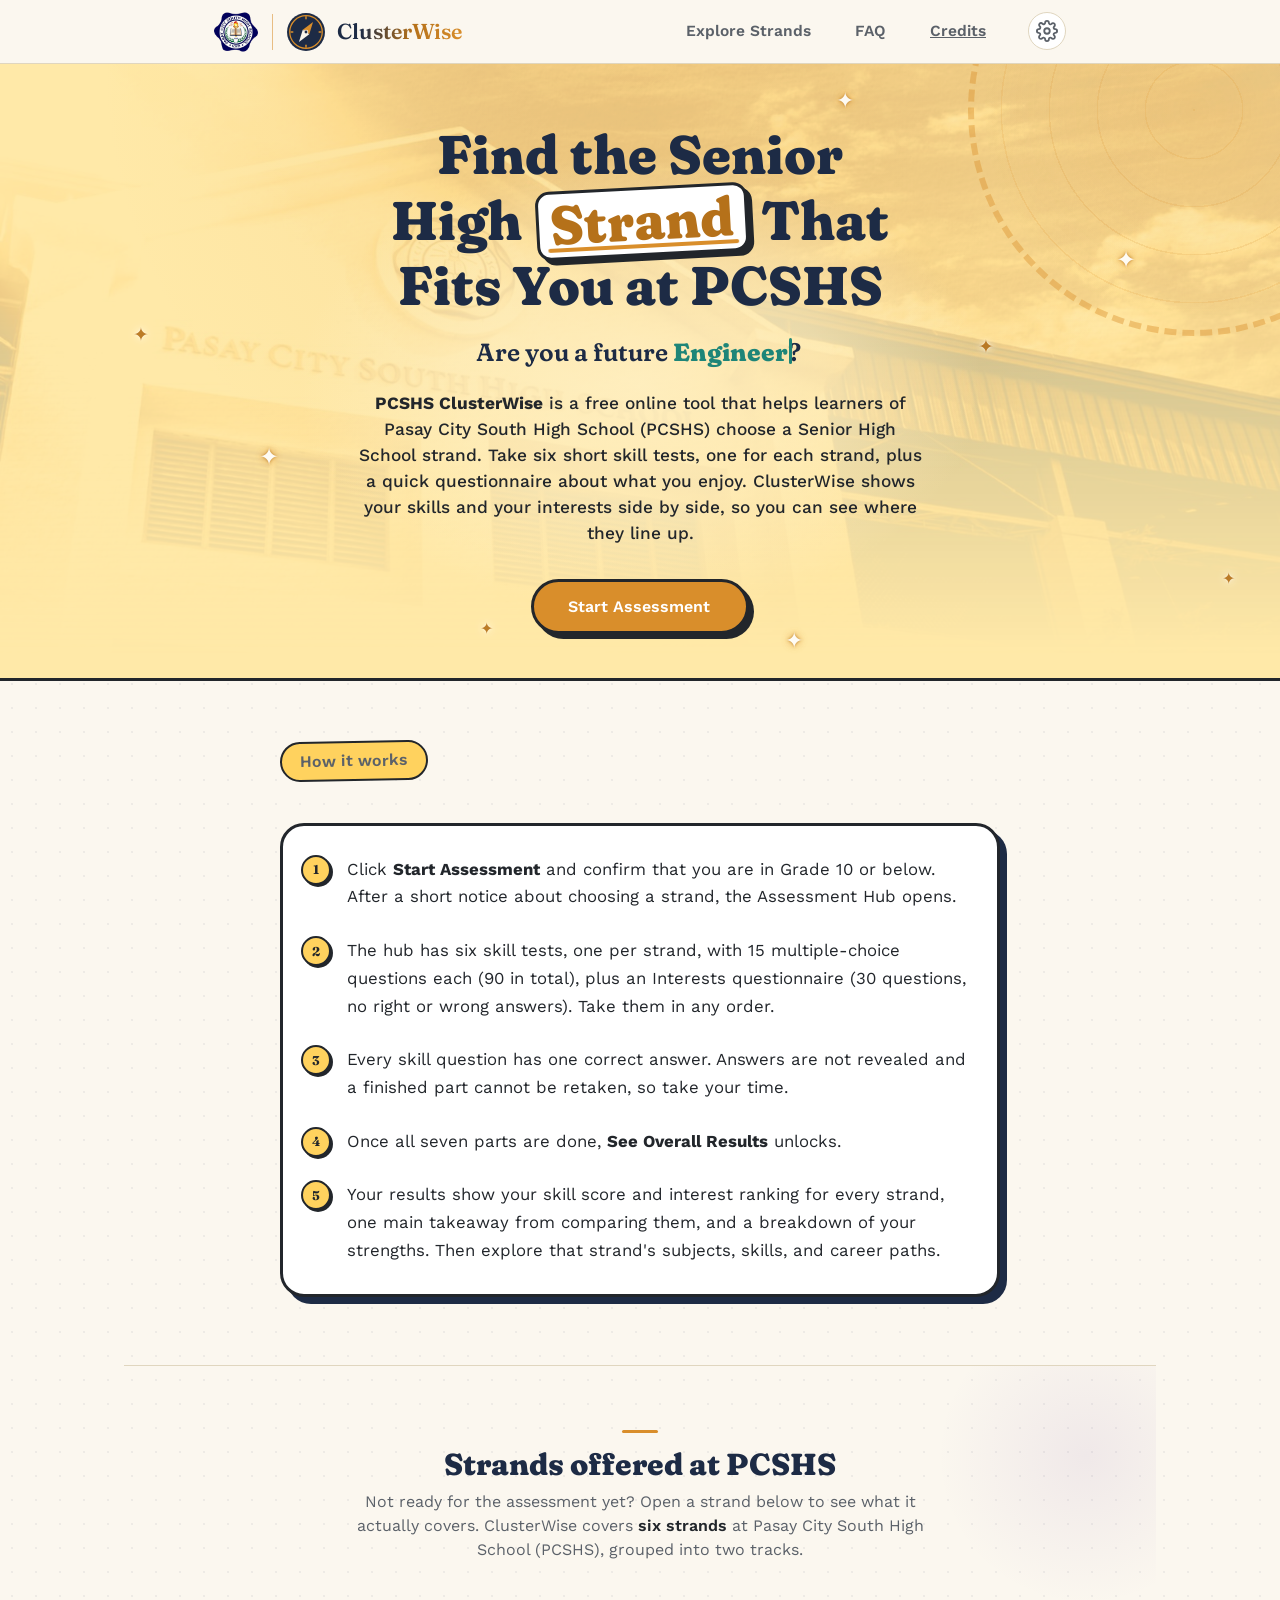
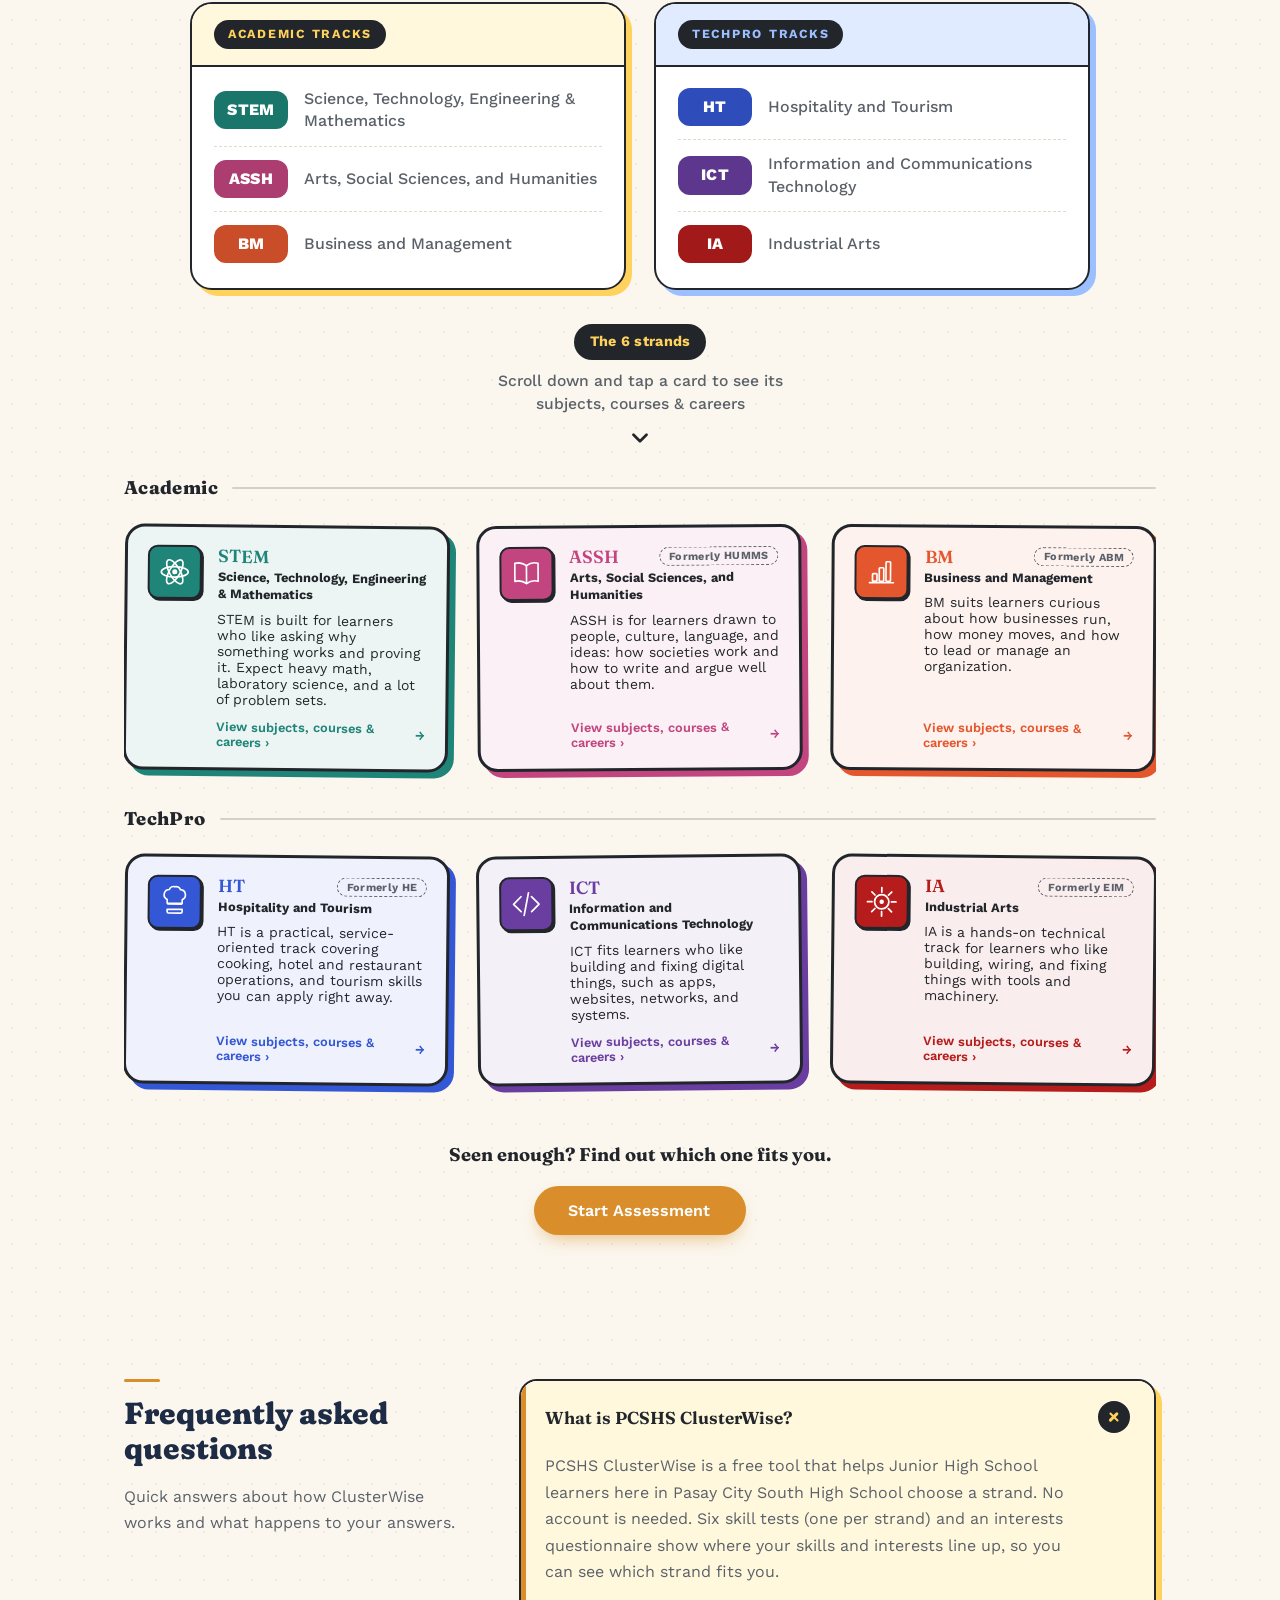
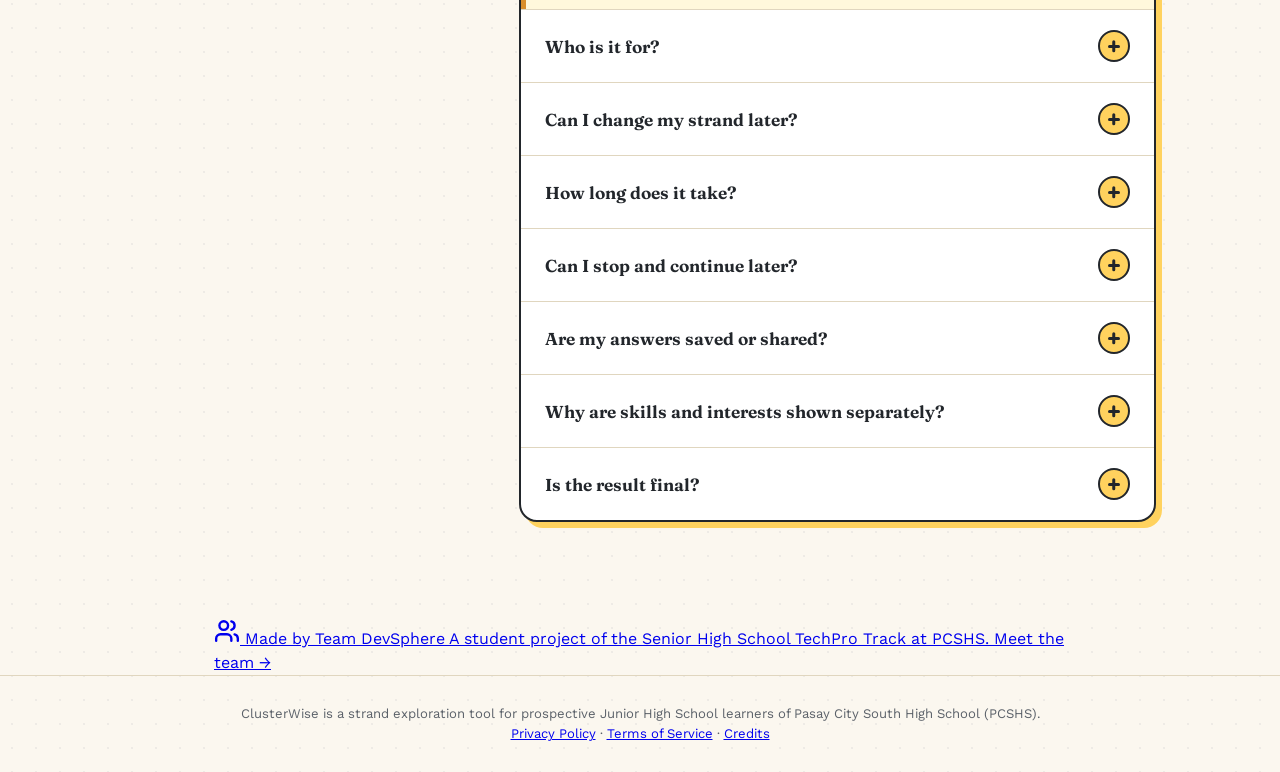
==== commit 03d70c13: "Optimize performance and update footer links Added preconnect and preload links for performance opti" ====
--- a/index.html
+++ b/index.html
@@ -6,7 +6,6 @@
 <title>PCSHS ClusterWise: Find Your SHS Strand | Pasay City South High School</title>
 <link rel="canonical" href="https://pcshs-clusterwise.vercel.app/">
 
-<!-- Search description + link preview (Messenger, Facebook, etc.) -->
 <meta name="description" content="PCSHS ClusterWise is a free tool for Pasay City South High School (PCSHS) learners to see which Senior High School strand fits them, using six skill tests and an interests questionnaire.">
 <meta property="og:type" content="website">
 <meta property="og:site_name" content="PCSHS ClusterWise">
@@ -24,9 +23,12 @@
 <link rel="apple-touch-icon" href="images/apple-touch-icon.png">
 <meta name="theme-color" content="#FBF7EF">
 <script src="theme.js"></script>
+<link rel="preconnect" href="https://fonts.googleapis.com">
+<link rel="preconnect" href="https://fonts.gstatic.com" crossorigin>
+<link rel="stylesheet" href="https://fonts.googleapis.com/css2?family=Fraunces:opsz,wght,SOFT,WONK@9..144,100..900,0..100,0..1&family=Work+Sans:wght@400;500;600;700&display=swap">
+<link rel="preload" as="image" href="images/home-background.jpg" fetchpriority="low">
 <link rel="stylesheet" href="style2.css">
 
-<!-- Structured data: helps Google understand what this page is -->
 <script type="application/ld+json">
 {
   "@context": "https://schema.org",
@@ -45,7 +47,7 @@
 </script>
 </head>
 <body>
-<!-- ============ HEADER ============ -->
+<!-- header : logos on the left, links + settings gear on the right. on phones it turns into 2 rows -->
 <header class="site-header">
   <div class="wrap header-inner">
     <button class="mark mark-compact brand" id="nav-home" aria-label="ClusterWise home">
@@ -57,6 +59,7 @@
     <nav class="nav-links">
       <button class="nav-link" id="nav-explore"><span class="nav-opt">Explore </span>Strands</button>
       <button class="nav-link" id="nav-faq">FAQ</button>
+      <a class="nav-link" id="nav-credits" href="credits.html">Credits</a>
       <div class="settings-wrap" data-no-i18n-attrs>
         <button class="settings-btn" id="settings-btn" type="button" aria-label="Settings" aria-haspopup="true" aria-expanded="false" aria-controls="settings-panel">
           <svg viewBox="0 0 24 24" width="22" height="22" fill="none" stroke="currentColor" stroke-width="2" stroke-linecap="round" stroke-linejoin="round" aria-hidden="true"><circle cx="12" cy="12" r="3"/><path d="M19.4 15a1.7 1.7 0 0 0 .3 1.9l.1.1a2 2 0 1 1-2.8 2.8l-.1-.1a1.7 1.7 0 0 0-1.9-.3 1.7 1.7 0 0 0-1 1.5V21a2 2 0 1 1-4 0v-.1a1.7 1.7 0 0 0-1.1-1.5 1.7 1.7 0 0 0-1.9.3l-.1.1a2 2 0 1 1-2.8-2.8l.1-.1a1.7 1.7 0 0 0 .3-1.9 1.7 1.7 0 0 0-1.5-1H3a2 2 0 1 1 0-4h.1a1.7 1.7 0 0 0 1.5-1.1 1.7 1.7 0 0 0-.3-1.9l-.1-.1a2 2 0 1 1 2.8-2.8l.1.1a1.7 1.7 0 0 0 1.9.3H9a1.7 1.7 0 0 0 1-1.5V3a2 2 0 1 1 4 0v.1a1.7 1.7 0 0 0 1 1.5 1.7 1.7 0 0 0 1.9-.3l.1-.1a2 2 0 1 1 2.8 2.8l-.1.1a1.7 1.7 0 0 0-.3 1.9V9a1.7 1.7 0 0 0 1.5 1H21a2 2 0 1 1 0 4h-.1a1.7 1.7 0 0 0-1.5 1z"/></svg>
@@ -81,7 +84,6 @@
   </div>
 </header>
 
-<!-- ============ HOME ============ -->
 <section id="view-home" class="view">
   <div class="home-hero">
     <div class="wrap">
@@ -151,7 +153,6 @@
     </section>
   </div>
 
-  <!-- Home-page FAQ: native <details> so the text is in the HTML for Google, no JavaScript needed -->
   <div class="wrap home-faq" id="faq">
     <div class="hfaq-intro">
       <h2 class="section-title">Frequently asked questions</h2>
@@ -200,11 +201,21 @@
     </details>
     </div>
   </div>
-</section>
-
-<!-- ============ STRAND NOTICE ============
-     Shown once per tab session, between the grade check and the hub.
-     Continue stays locked for STAKES_WAIT_MS (script2.js) so the student reads it. -->
+
+  <div class="wrap made-by">
+    <a class="made-by-card" href="credits.html">
+      <span class="made-by-badge" aria-hidden="true">
+        <svg viewBox="0 0 24 24" width="26" height="26" fill="none" stroke="currentColor" stroke-width="2.2" stroke-linecap="round" stroke-linejoin="round"><path d="M16 21v-2a4 4 0 0 0-4-4H6a4 4 0 0 0-4 4v2"/><circle cx="9" cy="7" r="4"/><path d="M22 21v-2a4 4 0 0 0-3-3.87"/><path d="M16 3.13a4 4 0 0 1 0 7.75"/></svg>
+      </span>
+      <span class="made-by-text">
+        <span class="made-by-title">Made by Team DevSphere</span>
+        <span class="made-by-sub">A student project of the Senior High School TechPro Track at PCSHS.</span>
+      </span>
+      <span class="made-by-cta">Meet the team <span aria-hidden="true">&rarr;</span></span>
+    </a>
+  </div>
+</section>
+
 <section id="view-stakes" class="view" aria-labelledby="stakes-title">
   <div class="wrap stakes-screen">
     <div class="stakes">
@@ -219,11 +230,8 @@
   </div>
 </section>
 
-<!-- ============ ASSESSMENT HUB ============
-     Empty on purpose: renderHub() in script2.js fills it. -->
 <section id="view-hub" class="view"></section>
 
-<!-- ============ ASSESSMENT (one sub-test at a time) ============ -->
 <section id="view-assessment" class="view">
   <div class="assess-header">
     <div class="wrap">
@@ -242,8 +250,6 @@
   </div>
 </section>
 
-<!-- ============ LOADING (plays once, between the hub and the results) ============
-     Filled and driven by startResultsLoading() in script2.js. -->
 <section id="view-loading" class="view" aria-label="Preparing your results">
   <div class="load-card">
     <div class="load-compass" aria-hidden="true">
@@ -272,7 +278,6 @@
   </div>
 </section>
 
-<!-- ============ RESULTS ============ -->
 <section id="view-results" class="view">
   <div class="results-hero">
     <div class="wrap">
@@ -309,22 +314,18 @@
   </div>
 </section>
 
-<!-- ============ STRAND DETAIL (from Explore Strands) ============
-     Everything inside is built by renderStrandDetail() in script2.js,
-     including the closing panel with its buttons. -->
 <section id="view-strand-detail" class="view">
   <div id="strand-detail-content"></div>
 </section>
 
-<footer class="site-footer">ClusterWise is a strand exploration tool for prospective Junior High School learners of Pasay City South High School (PCSHS).<br><a href="privacy.html">Privacy Policy</a> · <a href="terms.html">Terms of Service</a></footer>
-
-<!-- Floating "Save my results" button: only visible while the results page is open (savecard.js toggles it) -->
+<footer class="site-footer">ClusterWise is a strand exploration tool for prospective Junior High School learners of Pasay City South High School (PCSHS).<br><a href="privacy.html">Privacy Policy</a> · <a href="terms.html">Terms of Service</a> · <a href="credits.html">Credits</a></footer>
+
 <button class="save-fab" id="save-fab" type="button" data-save-results aria-label="Save my results as a picture">
   <svg class="save-icon" viewBox="0 0 24 24" width="22" height="22" fill="none" stroke="currentColor" stroke-width="2.4" stroke-linecap="round" stroke-linejoin="round" aria-hidden="true"><path d="M12 3v12"/><path d="M7 11l5 5 5-5"/><path d="M4 20h16"/></svg>
   <span class="save-label">Save my results</span>
 </button>
 
-<!-- Question bank first (data), then the controller (logic) -->
+<!-- order matters : questions first, then the main script, then savecard, then translations lol -->
 <script src="questions.js"></script>
 <script src="script2.js"></script>
 <script src="savecard.js"></script>
--- a/style2.css
+++ b/style2.css
@@ -1097,19 +1097,6 @@
 }
 .sd-overview { font-size: 1.05rem; color: var(--ink); max-width: 46ch; margin: 0; }
 
-/* ---- Focus statement ---- */
-.sd-focus { padding: 72px 0 60px; }
-.sd-focus-text {
-  font-family: 'Fraunces', Georgia, serif;
-  font-size: clamp(1.6rem, 3.4vw, 2.4rem);
-  font-weight: 500;
-  line-height: 1.28;
-  color: var(--navy);
-  max-width: 30ch;
-  margin: 0;
-  padding-left: 24px;
-  border-left: 5px solid var(--sc);
-}
 
 /* ---- Subjects + skills ---- */
 .sd-cols {
@@ -1277,7 +1264,7 @@
   .sd-cols { grid-template-columns: 1fr; gap: 44px; }
   .sd .sd-cols { padding-top: 44px; }
   .sd-path-grid { grid-template-columns: 1fr; }
-  .sd-path-start { margin-bottom: 8px; }
+  .sd-path-start { margin-bottom: 8px; justify-self: start; }
   .sd-path-col { padding: 0 0 24px 32px; margin-left: 41px; border-left: 2px solid var(--sc); }
   .sd-path-col::before, .sd-path-col::after { display: none; }
   .sd-path-col h3 { padding-top: 4px; }
@@ -1327,30 +1314,6 @@
 /* keep the compass ring, just toned down slightly so it sits under the sparkles */
 .home-hero::before { opacity: 0.9; }
 
-.home-hero > .wrap::before {
-  content: var(--hero-badge, "✦ Discover your best-fit strand ✦");   /* script2.js sets this same text */
-  display: inline-block;
-  font-size: 0.8rem;
-  font-weight: 700;
-  letter-spacing: 0.08em;
-  text-transform: uppercase;
-  background: var(--ink-bg);
-  color: var(--sun, #FFD25E);
-  padding: 8px 18px;
-  border-radius: 999px;
-  margin-bottom: 22px;
-  transform: rotate(-2deg);
-  max-width: 100%;
-  box-sizing: border-box;
-}
-
-/* longer badge text: tighten on small phones so it stays on one line */
-@media (max-width: 480px) {
-  .home-hero > .wrap::before { font-size: 0.7rem; letter-spacing: 0.04em; padding: 7px 14px; }
-}
-@media (max-width: 360px) {
-  .home-hero > .wrap::before { font-size: 0.64rem; letter-spacing: 0.02em; padding: 6px 10px; }
-}
 
 .home-hero h1 {
   font-weight: 800;
@@ -1502,7 +1465,6 @@
   to   { opacity: 1; translate: 0 0; }
 }
 @media (prefers-reduced-motion: no-preference) {
-  .home-hero > .wrap::before { animation: heroIn 0.7s cubic-bezier(0.2, 0.8, 0.2, 1) 0.05s both; }
   .home-hero h1              { animation: heroIn 0.7s cubic-bezier(0.2, 0.8, 0.2, 1) 0.20s both; }
   .home-hero .lede           { animation: heroIn 0.7s cubic-bezier(0.2, 0.8, 0.2, 1) 0.40s both; }
   .home-hero .btn-compass    { animation: heroIn 0.7s cubic-bezier(0.2, 0.8, 0.2, 1) 0.60s both; }
@@ -1768,70 +1730,25 @@
   .sd .sd-video    { animation: heroIn 0.7s cubic-bezier(0.2, 0.8, 0.2, 1) 0.30s both; }
 }
 
-/* ---- Focus statement: sticker pull-quote ----
-   Strand-tinted gradient background, animated accent bar (::before),
-   one-time shine sweep (::after) and a gradient-text highlight phrase. */
+/* ---- Focus statement: plain editorial line (rule + small label + sentence, keyword in the strand color) ---- */
+.sd .sd-focus-block { margin: 0 0 48px; }
+.sd .sd-focus-rule { width: 32px; height: 3px; background: var(--sc); margin: 0 0 12px; }
+.sd .sd-focus-label {
+  margin: 0 0 10px;
+  font: 600 0.84rem/1.2 'Work Sans', sans-serif;
+  letter-spacing: 0.04em;
+  color: color-mix(in srgb, color-mix(in srgb, var(--sc) var(--sc-text-mix), #fff) 72%, var(--ink));
+}
 .sd .sd-focus-text {
-  position: relative;
-  overflow: hidden;
-  max-width: 32ch;
-  padding: 28px 34px 28px 46px;
-  background: linear-gradient(105deg, color-mix(in srgb, var(--sc) 15%, var(--surface)) 0%, var(--surface) 70%);
-  border: 3px solid var(--edge);
-  border-left: 0;
-  border-radius: 24px;
-  box-shadow: 7px 7px 0 var(--edge);
-  font-size: clamp(1.7rem, 3.8vw, 2.7rem);
-  font-weight: 600;
-  font-variation-settings: "SOFT" 100;
-  line-height: 1.25;
-  transform: rotate(-0.6deg);
-}
-.sd .sd-focus-text::before {              /* accent bar (was a border-left) */
-  content: "";
-  position: absolute;
-  left: 0; top: 0; bottom: 0;
-  width: 12px;
-  background: var(--sc);
-  transform-origin: top;
-}
-.sd .sd-focus-text::after {               /* shine sweep, hidden unless motion is allowed */
-  content: "";
-  position: absolute;
-  top: 0; bottom: 0; left: 0;
-  width: 30%;
-  background: linear-gradient(90deg, transparent, rgba(255,255,255,0.65), transparent);
-  opacity: 0;
-  pointer-events: none;
-}
-.sd .sd-focus-hl {
-  color: color-mix(in srgb, var(--sc) var(--sc-text-mix), #fff);
-  -webkit-box-decoration-break: clone;
-  box-decoration-break: clone;
-}
-@supports ((-webkit-background-clip: text) or (background-clip: text)) {
-  .sd .sd-focus-hl {
-    background-image: linear-gradient(90deg, var(--sc), color-mix(in srgb, var(--sc) 55%, var(--ink)), var(--sc));
-    background-size: 200% 100%;
-    -webkit-background-clip: text;
-    background-clip: text;
-    -webkit-text-fill-color: transparent;
-    color: transparent;
-  }
-}
-@keyframes sdBarGrow { from { transform: scaleY(0); } to { transform: scaleY(1); } }
-@keyframes sdFocusDrift { from { background-position: 0% 0; } to { background-position: 100% 0; } }
-@keyframes sdHlShift { from { background-position: 0% 0; } to { background-position: 100% 0; } }
-@media (prefers-reduced-motion: no-preference) {
-  .sd .sd-focus-text {
-    background-image: linear-gradient(105deg, color-mix(in srgb, var(--sc) 17%, var(--surface)) 0%, var(--surface) 45%, color-mix(in srgb, var(--sc) 8%, var(--surface)) 100%);
-    background-size: 200% 100%;
-    animation: sdFocusDrift 9s ease-in-out infinite alternate;
-  }
-  .sd .sd-focus-text::before { animation: sdBarGrow 0.7s cubic-bezier(0.2, 0.8, 0.2, 1) 0.3s both; }
-  .sd .sd-focus-text::after  { animation: sdShine 1.3s ease-in-out 0.9s 1 both; }
-  .sd .sd-focus-hl { animation: sdHlShift 4s ease-in-out infinite alternate; }
-}
+  margin: 0;
+  max-width: 34ch;
+  font-family: 'Fraunces', Georgia, serif;
+  font-size: clamp(1.6rem, 3.4vw, 2.3rem);
+  font-weight: 500;
+  line-height: 1.3;
+  color: var(--ink);
+}
+.sd .sd-focus-hl { color: color-mix(in srgb, color-mix(in srgb, var(--sc) var(--sc-text-mix), #fff) 80%, var(--ink)); }
 
 /* ---- Subjects + skills ---- */
 .sd .sd-h {
@@ -1968,7 +1885,6 @@
 
 @media (max-width: 520px) {
   .sd .sd-type { min-height: 4.6em; }
-  .sd .sd-focus-text { padding: 22px 22px 22px 34px; }
 }
 
 @media (prefers-reduced-motion: reduce) {
@@ -2733,7 +2649,6 @@
 .sd .video-former {
   margin: 6px 0 0;
   font-size: 0.82rem;
-  font-style: italic;
   color: var(--ink-soft);
 }
 @media (prefers-reduced-motion: no-preference) {
@@ -3249,10 +3164,9 @@
   position: relative;
   display: block;
   padding: 7px 16px;
-  font-family: 'Fraunces', Georgia, serif;
-  font-size: 0.98rem;
+  font-family: 'Work Sans', sans-serif;
+  font-size: 0.92rem;
   font-weight: 600;
-  font-style: italic;
   color: color-mix(in srgb, var(--sc) var(--sc-text-mix), #fff);
   background: var(--surface);
   border: 2px solid var(--edge);
@@ -3537,16 +3451,12 @@
 .sd-stage .sd-stage-h { margin-bottom: 26px; }
 .sd-stage-grid {
   display: grid;
-  grid-template-columns: minmax(0, 1.45fr) minmax(0, 1fr);
-  gap: 48px;
-  align-items: start;
+  grid-template-columns: minmax(0, 1fr);
+  max-width: 720px;
 }
 .sd .sd-stage .sd-video { animation: none; max-width: none; }
-.sd .sd-stage .sd-focus-text { max-width: none; font-size: clamp(1.5rem, 2.6vw, 2.1rem); }
 @media (max-width: 860px) {
   .sd-stage { padding: 40px 0 52px; }
-  .sd-stage-grid { grid-template-columns: minmax(0, 1fr); gap: 36px; }
-  .sd .sd-stage .sd-focus-text { font-size: clamp(1.5rem, 6vw, 2rem); }
 }
 
 /* subject cards: each strand gets its own card shape */
@@ -4777,17 +4687,14 @@
 .theme-switch.is-cooling::after { opacity: 1; animation: themeCool 3s linear forwards; }
 @keyframes themeCool { from { transform: scaleX(1); } to { transform: scaleX(0); } }
 
-/* smooth fade between light and dark (class is only on <html> for a moment while switching) */
-html.theme-anim, html.theme-anim *, html.theme-anim *::before, html.theme-anim *::after {
-  transition: background-color .4s ease, color .4s ease, border-color .4s ease, fill .4s ease, stroke .4s ease, box-shadow .4s ease !important;
-}
+/* in Filipino the header reads just "Strands" (hides the "Explore " part) */
+html[lang="fil"] .nav-opt { display: none; }
 
 @media (max-width: 520px) { .nav-links { gap: 14px; } .settings-btn { width: 34px; height: 34px; } .settings-panel { min-width: 230px; } }
 @media (prefers-reduced-motion: reduce) {
   .settings-panel, .settings-panel.is-open, .settings-panel .settings-row, .theme-thumb, .theme-thumb svg { transition-duration: .01s !important; transition-delay: 0s !important; transform: none; }
   .settings-panel { transform: none; }
   .theme-switch[aria-checked="true"] .theme-thumb { transform: translateX(24px); }
-  html.theme-anim, html.theme-anim *, html.theme-anim *::before, html.theme-anim *::after { transition: none !important; }
 }
 
 /* ============ DARK MODE ============
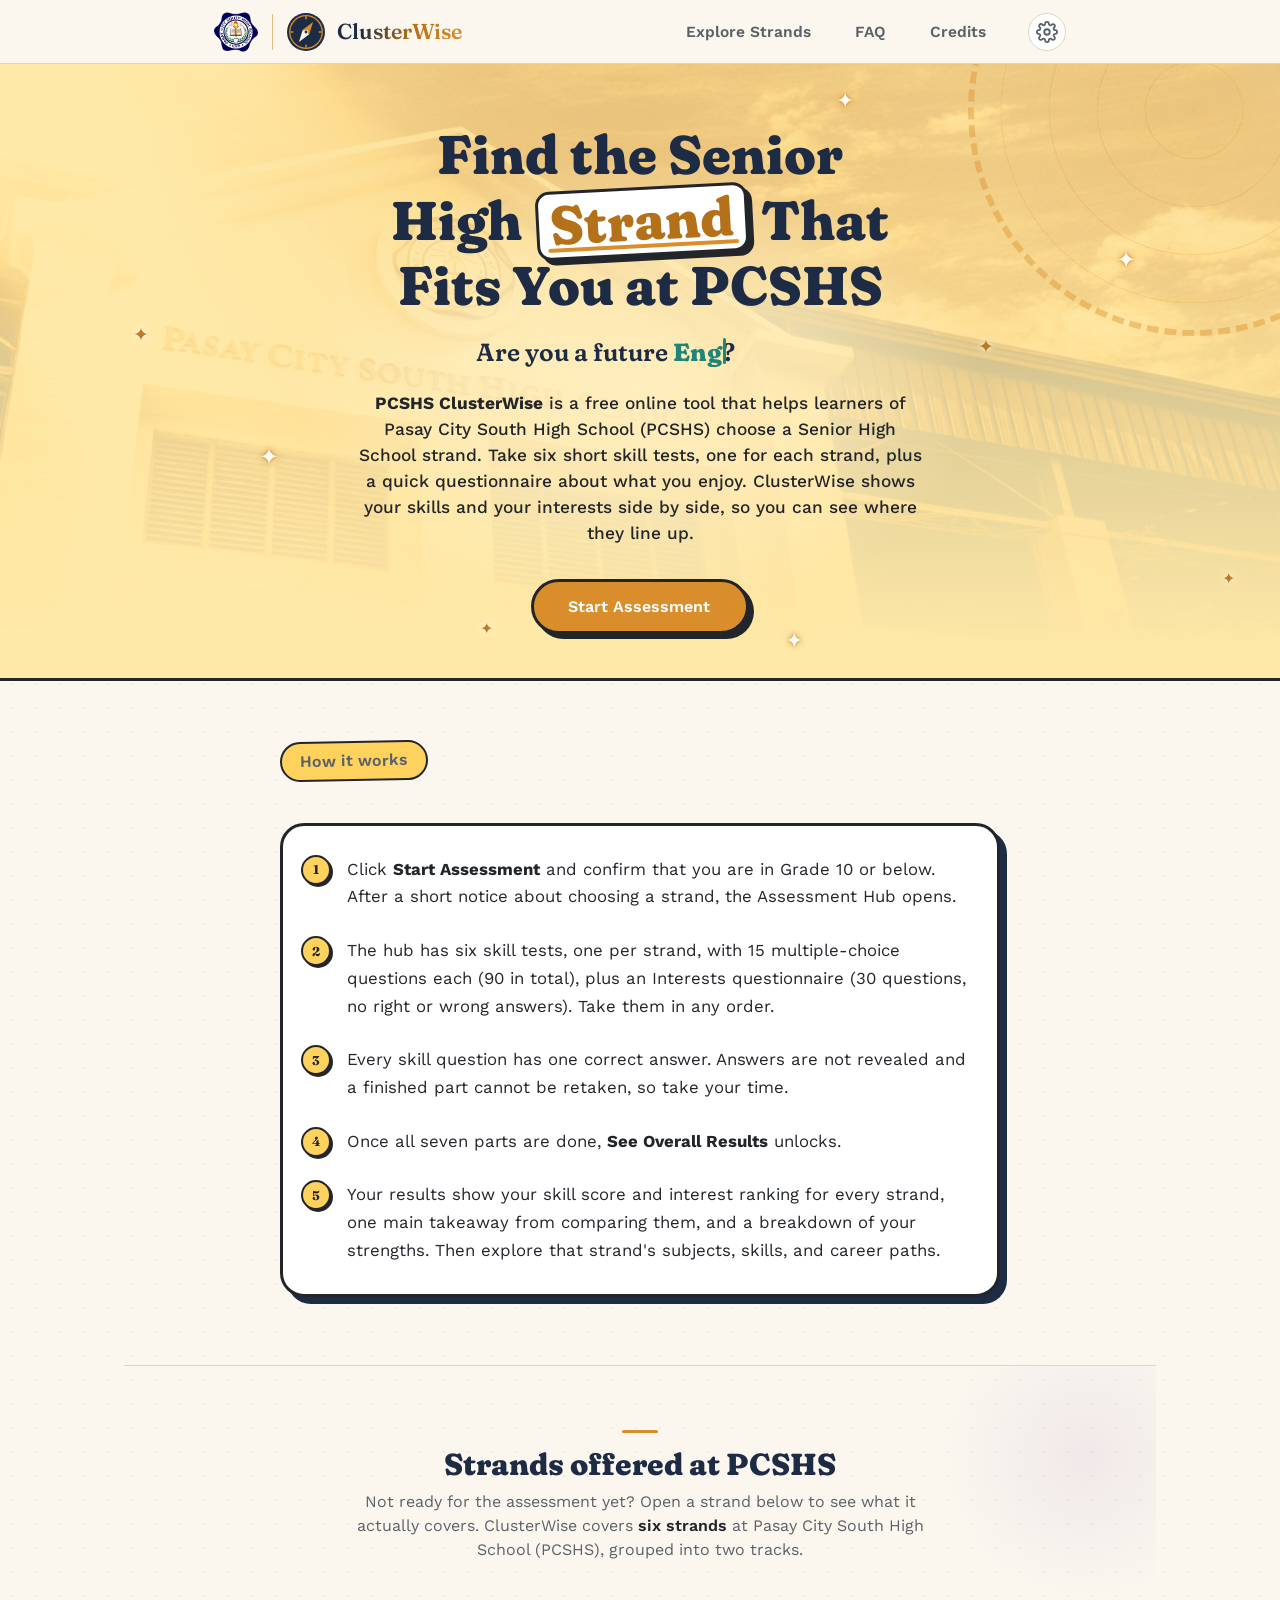
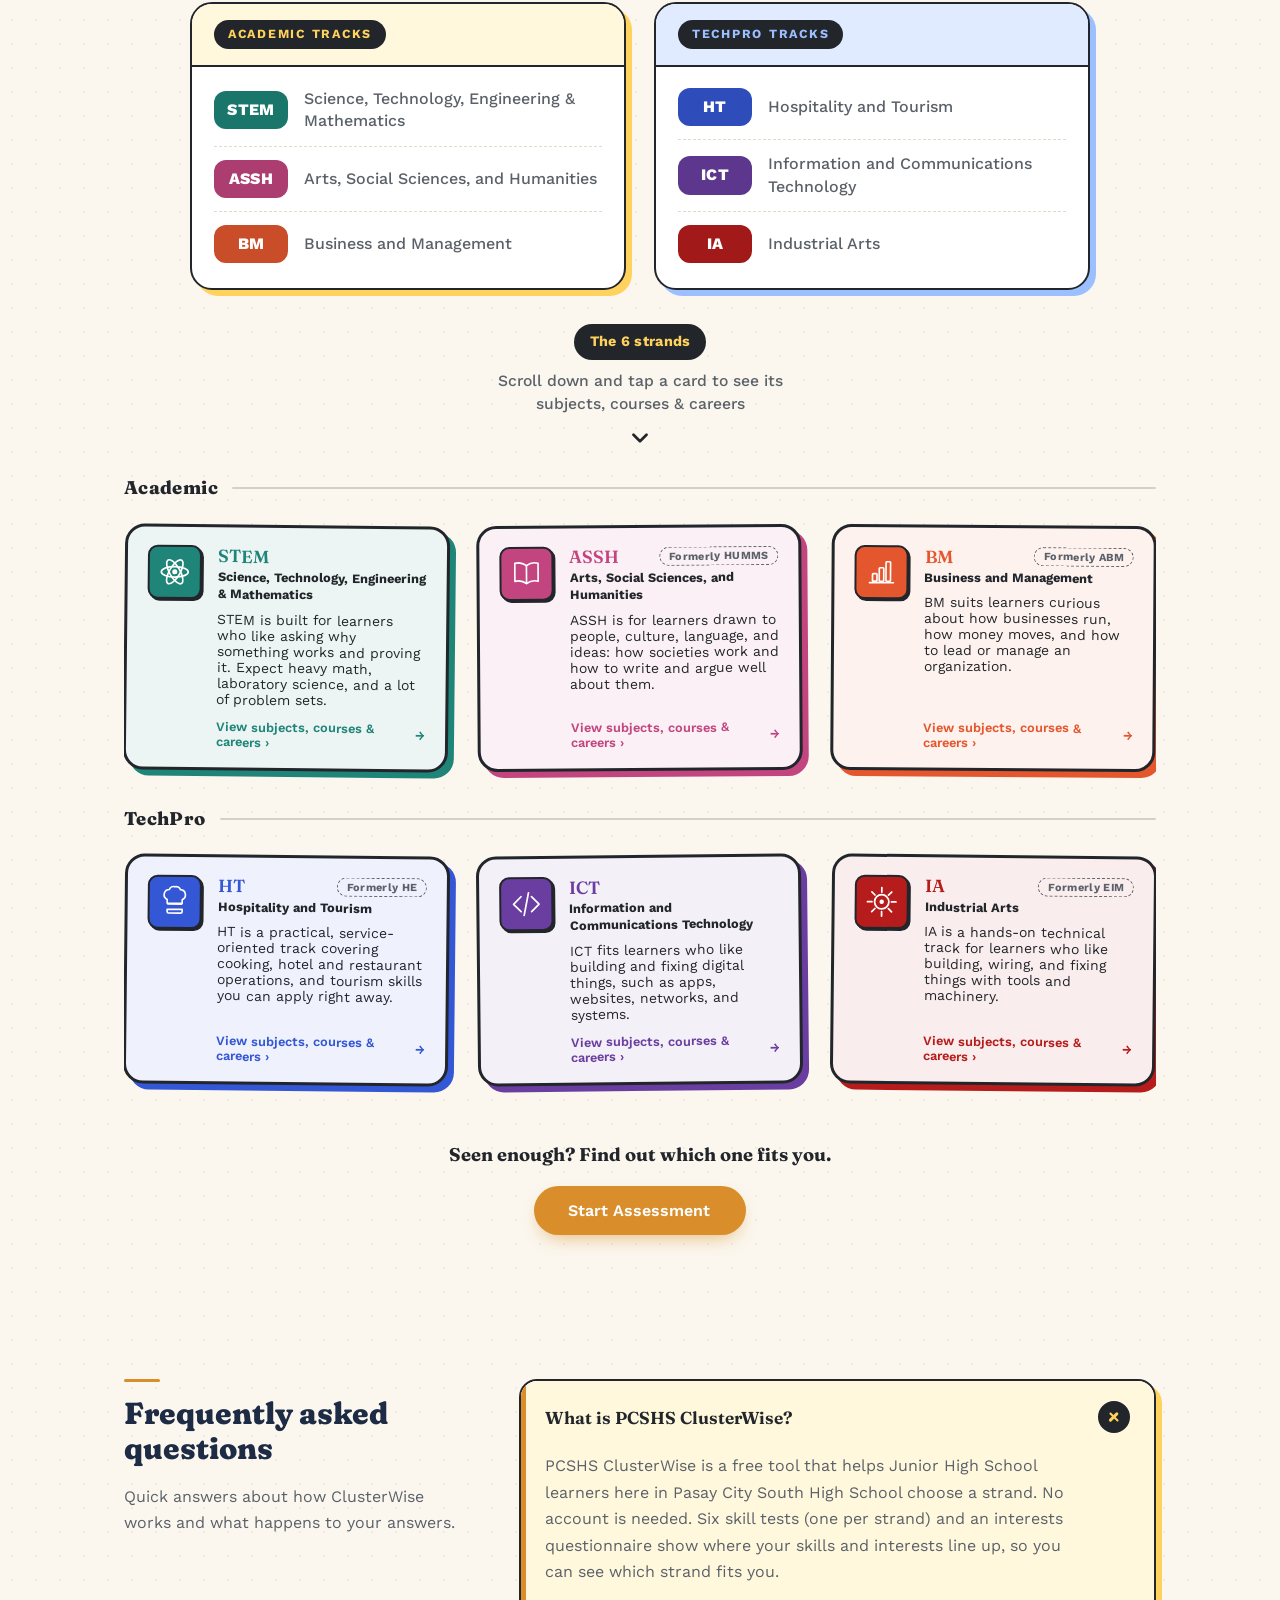
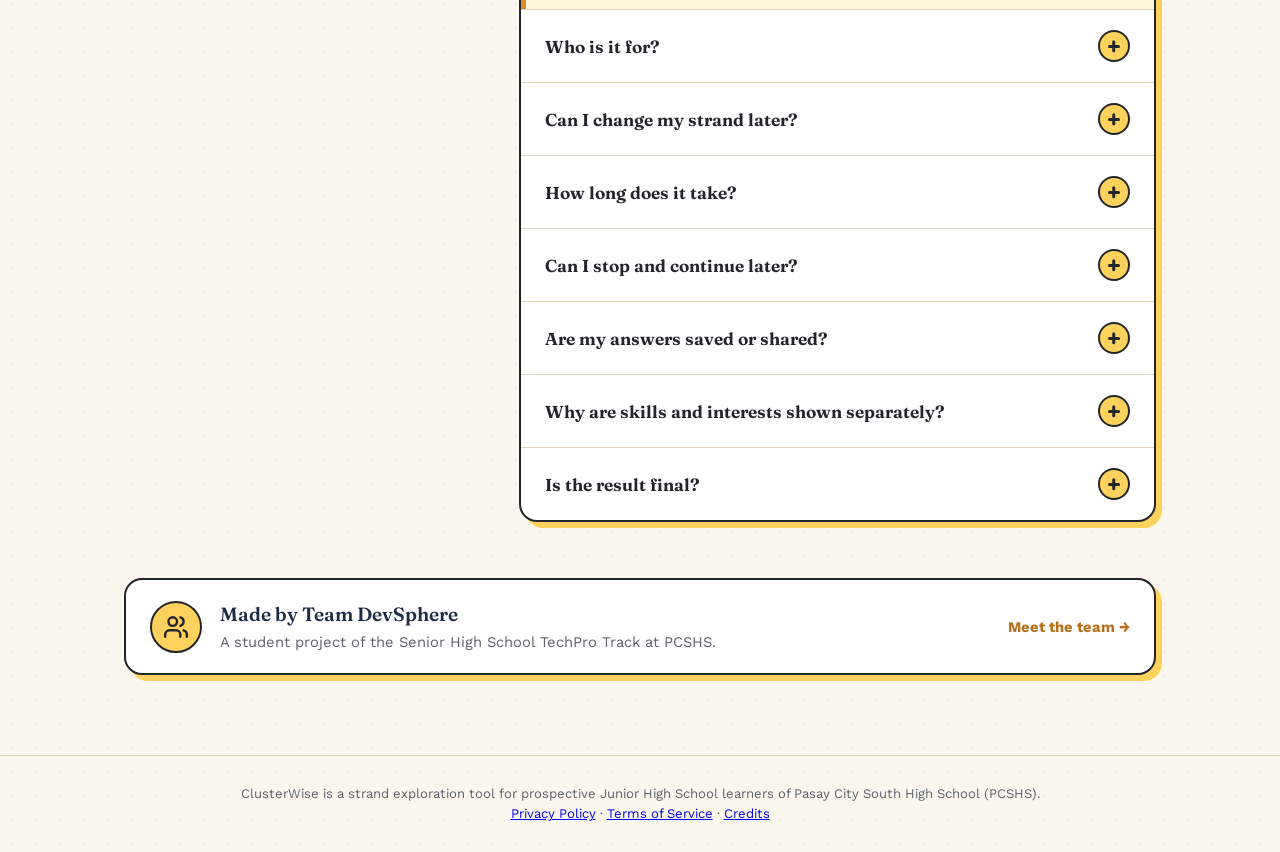
==== commit 58d14779: "Update header comment for clarity and tone" ====
--- a/index.html
+++ b/index.html
@@ -47,7 +47,7 @@
 </script>
 </head>
 <body>
-<!-- header : logos on the left, links + settings gear on the right. on phones it turns into 2 rows -->
+<!-- basically da header : logoz on left, links and settings gear on da right andd on phones it turns into 2 rows mwehehe -->
 <header class="site-header">
   <div class="wrap header-inner">
     <button class="mark mark-compact brand" id="nav-home" aria-label="ClusterWise home">
--- a/style2.css
+++ b/style2.css
@@ -1,7 +1,3 @@
-@import url('https://fonts.googleapis.com/css2?family=Fraunces:opsz,wght,SOFT,WONK@9..144,100..900,0..100,0..1&family=Work+Sans:wght@400;500;600;700&display=swap');
-
-/* Line 674 = Results start */
-
 :root {
   --ink: #22262B;
   --ink-soft: #5B6169;
@@ -16,7 +12,6 @@
   --radius: 10px;
   --shadow: 0 10px 30px -14px rgba(29, 43, 69, 0.25);
   --header-h: 64px;
-  /* theme roles (light values = the original look) */
   --surface: #FFFFFF;
   --surface-warm: #FFF8DC;
   --ink-bg: #22262B;
@@ -24,13 +19,13 @@
   --edge: #22262B;
   --edge-navy: #1D2B45;
   --dot: rgba(29, 43, 69, 0.06);
-  --sc-text-mix: 100%;   /* strand-colored text: 100% = the strand color as is (dark mode lightens it) */
+  --sc-text-mix: 100%;
   color-scheme: light;
 }
 
 * { box-sizing: border-box; }
 
-html { scroll-behavior: smooth; scroll-padding-top: var(--header-h); }
+html { scroll-behavior: smooth; scroll-padding-top: var(--header-stick, var(--header-h)); }
 
 body {
   margin: 0;
@@ -65,7 +60,7 @@
   padding: 0 24px;
 }
 
-/* ================= SITE HEADER ================= */
+/* header at the top. sticky so it follows you down the page */
 .site-header {
   position: sticky;
   top: 0;
@@ -115,7 +110,6 @@
 .nav-link:hover { color: var(--navy); }
 .nav-link:hover::after { transform: scaleX(1); }
 
-/* ================= HOME ================= */
 .home-hero {
   position: relative;
   overflow: hidden;
@@ -135,7 +129,6 @@
   z-index: 0;
 }
 
-/* compass-ring motif, top right */
 .home-hero::before {
   width: 440px;
   height: 440px;
@@ -252,7 +245,6 @@
 }
 .btn-ghost:hover { border-color: var(--edge-navy); }
 
-/* Compass-needle reveal, used on the "Start Assessment" button */
 .btn-compass {
   display: inline-flex;
   align-items: center;
@@ -294,13 +286,11 @@
   border-style: solid;
 }
 .btn-compass-icon::before {
-  /* upper half of the needle */
   border-width: 0 2.5px 6px 2.5px;
   border-color: transparent transparent #ffffff transparent;
   transform: translate(-50%, -100%);
 }
 .btn-compass-icon::after {
-  /* lower half of the needle */
   border-width: 6px 2.5px 0 2.5px;
   border-color: var(--edge-navy) transparent transparent transparent;
   transform: translate(-50%, 0);
@@ -369,7 +359,6 @@
   display: flex; align-items: center; justify-content: center;
 }
 
-/* ================= EXPLORE STRANDS (home) ================= */
 .explore-strands-section {
   position: relative;
   overflow: hidden;
@@ -516,10 +505,9 @@
   color: rgba(255, 255, 255, 0.95);
 }
 
-/* ================= ASSESSMENT ================= */
 .assess-header {
   position: sticky;
-  top: var(--header-h);
+  top: var(--header-stick, var(--header-h));
   background: var(--paper);
   border-bottom: 1px solid var(--line);
   padding: 18px 0 14px;
@@ -654,7 +642,6 @@
 }
 .btn:disabled { opacity: 0.4; cursor: not-allowed; }
 
-/* ================= RESULTS ================= */
 .results-hero {
   text-align: center;
   padding: 64px 0 20px;
@@ -777,13 +764,11 @@
   flex-wrap: wrap;
 }
 
-/* ================= RESULTS: PLAYFUL RESTYLE (layered over the base rules above) ================= */
 :root {
   --sun: #FFD25E;
   --sun-soft: #FFE9A8;
 }
 
-/* ---- Hero: confetti + sticker headline ---- */
 .results-hero {
   position: relative;
   overflow: hidden;
@@ -848,7 +833,6 @@
   color: var(--ink);
 }
 
-/* ---- Bar chart: a sticker panel ---- */
 .wrap.chart-section {
   max-width: 980px;
   padding: 0 24px 12px;
@@ -937,7 +921,6 @@
   text-underline-offset: 4px;
 }
 
-/* ---- Why + compare ---- */
 .explain-section {
   padding: 56px 24px 52px;
   display: grid;
@@ -971,20 +954,6 @@
   padding: 0 7px;
   white-space: nowrap;
 }
-
-/* ---- Get to know: strand-themed panel + bento cards ---- */
-
-/* 1: Main focus = solid statement banner */
-
-/* 2: Subjects = numbered list */
-
-/* 3: Skills = chips */
-
-/* 4: Courses = starred lines */
-
-/* 5: Careers = dark card, dashed tags */
-
-/* ---- Curious about the others ---- */
 
 .chip-row { gap: 12px; margin: 16px 0 22px; }
 .chip {
@@ -1011,7 +980,6 @@
 }
 .chip-active:hover { transform: translate(2px, 2px); box-shadow: 1px 1px 0 var(--chip-color); }
 
-/* ---- FAQ ---- */
 .faq-section { padding: 24px 24px 64px; }
 .faq-section h3 { font-size: 1.7rem; font-variation-settings: "SOFT" 100; margin-bottom: 18px; }
 .faq-item {
@@ -1049,12 +1017,10 @@
 }
 .results-footer .btn-ghost:hover { transform: translate(-1px, -1px); box-shadow: 6px 6px 0 var(--edge); }
 
-/* ================= STRAND DETAIL ================= */
 .wrap-wide { max-width: 1080px; margin: 0 auto; padding: 0 24px; }
 
 .sd { --tint: color-mix(in srgb, var(--sc) 11%, var(--paper)); }
 
-/* ---- Hero: strand-tinted band, big name, video beside the intro ---- */
 .sd-hero {
   position: relative;
   overflow: hidden;
@@ -1097,15 +1063,13 @@
 }
 .sd-overview { font-size: 1.05rem; color: var(--ink); max-width: 46ch; margin: 0; }
 
-
-/* ---- Subjects + skills ---- */
 .sd-cols {
   display: grid;
   grid-template-columns: 1.2fr 1fr;
   gap: 56px;
   padding-bottom: 72px;
 }
-.sd .sd-cols { padding-top: 64px; }          /* space below the stage band's bottom border */
+.sd .sd-cols { padding-top: 64px; }
 .sd-h { font-size: 1.5rem; margin: 0 0 18px; }
 .sd-subjects { list-style: none; margin: 0; padding: 0; border-top: 2px solid var(--sc); }
 .sd-subjects li {
@@ -1126,7 +1090,6 @@
   font-size: 0.92rem;
 }
 
-/* ---- Where this leads: strand -> courses -> careers ---- */
 .sd-path {
   background: var(--paper-alt);
   border-top: 1px solid var(--line);
@@ -1177,7 +1140,6 @@
 .sd-path-col ul { margin: 0; padding-left: 18px; color: var(--ink); }
 .sd-path-col li { margin-bottom: 6px; }
 
-/* ---- Closing panel ---- */
 .sd-close {
   background: color-mix(in srgb, var(--sc) 72%, var(--navy));
   padding: 68px 0 64px;
@@ -1222,7 +1184,6 @@
 .sd-other:hover { background: var(--surface); color: var(--navy); }
 .sd-close :focus-visible, .sd-hero :focus-visible { outline: 3px solid var(--surface); outline-offset: 3px; }
 
-/* ================= STRAND RECAP VIDEO ================= */
 .sd-video { margin: 0; }
 .video-frame {
   position: relative;
@@ -1283,7 +1244,7 @@
 }
 
 @media (max-width: 600px) {
-  .nav-link:not(#nav-explore):not(#nav-faq) { display: none; }
+  .nav-link:not(#nav-explore):not(#nav-faq):not(#nav-credits) { display: none; }
   .header-inner { gap: 8px; }
 }
 
@@ -1291,15 +1252,6 @@
   * { animation-duration: 0.001ms !important; transition-duration: 0.001ms !important; }
 }
 
-/* ============================================================
-   HOME: PLAYFUL RESTYLE (layered over the base rules above)
-   Append this block to the END of style2.css.
-   Mirrors the sticker/comic language used in the results view:
-   bold ink borders, hard drop-shadows, tiny rotations, confetti
-   dots, sun-yellow accents, and the Fraunces "SOFT/WONK" wobble.
-   ============================================================ */
-
-/* ---- Hero: confetti dots + sticker eyebrow + sticker headline word ---- */
 .home-hero {
   position: relative;
   overflow: hidden;
@@ -1311,9 +1263,7 @@
     var(--sun-soft, #FFE9A8);
 }
 
-/* keep the compass ring, just toned down slightly so it sits under the sparkles */
 .home-hero::before { opacity: 0.9; }
-
 
 .home-hero h1 {
   font-weight: 800;
@@ -1356,9 +1306,6 @@
 }
 .btn-compass-icon::after { border-color: var(--edge) transparent transparent transparent; }
 
-/* strand pills → little rotated stickers */
-
-/* ---- "How it works" manual → sticker panel ---- */
 .manual {
   margin-top: 60px;
   padding: 0 0 68px;
@@ -1392,16 +1339,13 @@
   left: -46px;
 }
 
-/* ---- Explore strands header ---- */
 .explore-strands-section { padding-top: 64px; }
 .section-title {
   font-weight: 800;
   font-variation-settings: "SOFT" 100, "WONK" 1;
 }
-/* short amber bar above the title (replaces the old wavy underline) */
 .section-title::before { display: block; }
 
-/* ---- Strand cards → bold sticker cards ---- */
 .strand-card {
   border: 3px solid var(--edge);
   border-radius: 20px;
@@ -1453,13 +1397,6 @@
   .home-hero::before { animation: none; }
 }
 
-/* ============================================================
-   HOME ANIMATIONS (added block, only new rules; nothing above is edited)
-   Each ANIM section is independent: delete one block to remove it.
-   All motion is switched off for people who choose "reduce motion".
-   ============================================================ */
-
-/* ---- ANIM 1: staggered hero entrance ---- */
 @keyframes heroIn {
   from { opacity: 0; translate: 0 22px; }
   to   { opacity: 1; translate: 0 0; }
@@ -1470,7 +1407,6 @@
   .home-hero .btn-compass    { animation: heroIn 0.7s cubic-bezier(0.2, 0.8, 0.2, 1) 0.60s both; }
 }
 
-/* ---- ANIM 2: scroll reveal (the .reveal / .reveal-in classes are added by script2.js) ---- */
 @keyframes revealUp {
   from { opacity: 0; translate: 0 28px; }
   to   { opacity: 1; translate: 0 0; }
@@ -1485,7 +1421,6 @@
   }
 }
 
-/* ---- ANIM 3: soft pulse ring around "Start Assessment" ---- */
 .btn-compass { position: relative; }
 .btn-compass::after {
   content: "";
@@ -1507,7 +1442,6 @@
   .btn-compass:focus-visible::after { animation: none; }
 }
 
-/* ---- ANIM 4: underline draws itself under "Strand" ---- */
 .home-hero h1 span { position: relative; }
 .home-hero h1 span::after {
   content: "";
@@ -1528,9 +1462,6 @@
   .home-hero h1 span::after { animation: underlineDraw 0.6s cubic-bezier(0.3, 0.7, 0.2, 1) 1s both; }
 }
 
-/* ---- ANIM 5: twinkling sparkles (the elements are created by script2.js) ----
-   The sparkles are real elements so they can twinkle without any lag.
-   The glow is fixed and fades with the element, so it costs almost nothing. */
 .hero-twinkle {
   position: absolute;
   inset: 0;
@@ -1571,15 +1502,6 @@
   .twinkle-star { animation: twinkleStar var(--td, 3s) ease-in-out var(--tl, 0s) infinite; }
 }
 
-/* ============================================================
-   STRAND DETAIL PAGES: PLAYFUL RESTYLE + MOTION
-   Appended block. Every rule starts with .sd, so the home page,
-   hub, assessment and results are not affected. Delete this whole
-   block to go back to the previous strand page look.
-   Uses the same sticker language as home/results: ink borders,
-   hard shadows, tiny rotations, Fraunces SOFT/WONK.
-   ============================================================ */
-
 .sd-sr {
   position: absolute;
   width: 1px; height: 1px;
@@ -1590,10 +1512,8 @@
   border: 0;
 }
 
-/* keep the small card rotations from ever causing a sideways scroll on phones */
 .sd { overflow-x: clip; }
 
-/* ---- Hero ---- */
 .sd .sd-hero {
   background-color: var(--tint);
   background-image: radial-gradient(circle, color-mix(in srgb, var(--sc) 16%, transparent) 1.5px, transparent 2px);
@@ -1620,11 +1540,10 @@
 }
 .sd .sd-overview { font-weight: 500; }
 
-/* typewriter line */
 .sd .sd-type {
   position: relative;
   margin: 22px 0 0;
-  min-height: 3em;                      /* room for two lines so nothing jumps while typing */
+  min-height: 3em;
   max-width: 40ch;
   font-family: 'Fraunces', Georgia, serif;
   font-size: clamp(1.1rem, 2.2vw, 1.3rem);
@@ -1650,7 +1569,6 @@
 .sd .sd-type-caret[hidden] { display: none; }
 @keyframes sdCaret { 50% { opacity: 0; } }
 
-/* video box: same content, sticker frame */
 .sd .video-frame {
   border: 3px solid var(--edge);
   border-radius: 20px;
@@ -1660,7 +1578,6 @@
 .sd .video-frame-play { border: 3px solid var(--edge); box-shadow: 3px 3px 0 var(--edge); }
 .sd .video-caption { color: var(--ink); font-weight: 500; margin-top: 18px; }
 
-/* spinning dashed ring, top right of the hero, tinted per strand */
 .sd .sd-ring {
   position: absolute;
   top: -170px;
@@ -1692,7 +1609,7 @@
   border-radius: 50%;
   border: 7px dashed color-mix(in srgb, var(--sc) 45%, transparent);
 }
-.sd .sd-ring-spin::after {              /* the dot that rides the ring */
+.sd .sd-ring-spin::after {
   content: "";
   position: absolute;
   left: -11.5px;
@@ -1722,7 +1639,6 @@
   .sd .sd-ring-spin { border-width: 5px; }
 }
 
-/* hero entrance: one short staggered moment on load */
 @media (prefers-reduced-motion: no-preference) {
   .sd .sd-name     { animation: heroIn 0.7s cubic-bezier(0.2, 0.8, 0.2, 1) 0.05s both; }
   .sd .sd-overview { animation: heroIn 0.7s cubic-bezier(0.2, 0.8, 0.2, 1) 0.32s both; }
@@ -1730,7 +1646,6 @@
   .sd .sd-video    { animation: heroIn 0.7s cubic-bezier(0.2, 0.8, 0.2, 1) 0.30s both; }
 }
 
-/* ---- Focus statement: plain editorial line (rule + small label + sentence, keyword in the strand color) ---- */
 .sd .sd-focus-block { margin: 0 0 48px; }
 .sd .sd-focus-rule { width: 32px; height: 3px; background: var(--sc); margin: 0 0 12px; }
 .sd .sd-focus-label {
@@ -1750,7 +1665,6 @@
 }
 .sd .sd-focus-hl { color: color-mix(in srgb, color-mix(in srgb, var(--sc) var(--sc-text-mix), #fff) 80%, var(--ink)); }
 
-/* ---- Subjects + skills ---- */
 .sd .sd-h {
   font-weight: 800;
   font-variation-settings: "SOFT" 100, "WONK" 1;
@@ -1799,7 +1713,6 @@
 }
 .sd .sd-chip:hover { transform: translate(-2px, -2px) rotate(-1deg); box-shadow: 5px 5px 0 var(--edge); }
 
-/* ---- Where this leads ---- */
 .sd .sd-path {
   background-color: var(--paper-alt);
   background-image: radial-gradient(circle, rgba(29, 43, 69, 0.12) 1.5px, transparent 2px);
@@ -1841,7 +1754,6 @@
 }
 .sd .sd-path-col { align-self: stretch; }
 .sd .sd-path-card { height: 100%; }
-/* connector arrows: a touch bolder, and they draw in when the row appears */
 .sd .sd-path-col::before { left: 12px; top: 40px; width: 42px; height: 4px; border-radius: 2px; transform-origin: left center; }
 .sd .sd-path-col::after  { left: 52px; top: 35px; border-width: 7px 0 7px 10px; }
 @keyframes sdDraw { from { transform: scaleX(0); } to { transform: scaleX(1); } }
@@ -1853,7 +1765,6 @@
   .sd .sd-path-grid.reveal-in .sd-path-col:nth-child(3)::after  { animation-delay: 1.1s; }
 }
 
-/* ---- Closing panel: scalloped top edge + sticker buttons ---- */
 .sd .sd-close { --closebg: color-mix(in srgb, var(--sc) 72%, var(--navy)); background: var(--closebg); position: relative; }
 .sd .sd-close::before {
   content: "";
@@ -1891,20 +1802,12 @@
   .sd .sd-ring-spin, .sd .sd-ring-star, .sd .sd-type-caret { animation: none; }
 }
 
-/* ============================================================
-   STRAND PAGE: full-name pill extras (hover, shine, float)
-   Appended block. Timeline after page load:
-     0.18s  pill fades up (existing entrance)
-     1.3s   one soft shine sweeps across it, once
-     1.2s+  it starts floating by 3px, forever
-   Hover straightens it and lifts it. All motion is off for "reduce motion".
-   ============================================================ */
 .sd .sd-full {
   position: relative;
   overflow: hidden;
   vertical-align: top;
 }
-.sd .sd-full::after {                       /* the shine */
+.sd .sd-full::after {
   content: "";
   position: absolute;
   top: 0; bottom: 0; left: 0;
@@ -1915,9 +1818,6 @@
   pointer-events: none;
 }
 
-/* ---- Shine on the strand name (replaces the old shine on the pill) ----
-   ::after is a see-through copy of the name whose text is filled with a moving white band,
-   so the shadow behind the name is left alone. The band only exists while the animation runs. */
 .sd .sd-name { position: relative; width: fit-content; max-width: 100%; }
 .sd .sd-name::after {
   content: attr(data-text);
@@ -1943,7 +1843,7 @@
   0%   { transform: translateX(-160%) skewX(-20deg); opacity: 1; }
   100% { transform: translateX(400%)  skewX(-20deg); opacity: 1; }
 }
-@keyframes sdShineLoop {                    /* sweeps across, then rests until the next round */
+@keyframes sdShineLoop {
   0%   { transform: translateX(-160%) skewX(-20deg); opacity: 1; }
   20%  { transform: translateX(400%)  skewX(-20deg); opacity: 1; }
   21%, 100% { transform: translateX(-160%) skewX(-20deg); opacity: 0; }
@@ -1952,17 +1852,9 @@
   .sd .sd-name::after { animation: sdNameShine 3.6s ease-in-out 1.1s infinite; }
 }
 
-/* ============================================================
-   STRAND CARDS: hover shine
-   Appended block. One bright diagonal band sweeps across the card each time
-   the cursor enters it (or it gets keyboard focus). The band sits above the
-   card background but below the text and badge, so the text stays crisp.
-   Locked (completed) hub cards are skipped. Off for "reduce motion".
-   Delete this block to remove the effect.
-   ============================================================ */
 .strand-card {
   position: relative;
-  overflow: hidden;      /* clips the band to the rounded corners; the hard shadow is outside and unaffected */
+  overflow: hidden;
   isolation: isolate;
 }
 .strand-card > * { position: relative; z-index: 1; }
@@ -1988,13 +1880,6 @@
   }
 }
 
-/* ============================================================
-   HOME HERO: typewriter line
-   Appended block. The element is created by initHeroType() in script2.js.
-   .hero-type-box gets an exact pixel width from the script (the current career's
-   full sentence), so the line is centered for every word; the width change is
-   animated so it glides between words.
-   ============================================================ */
 .hero-type {
   position: relative;
   display: flex;
@@ -2014,8 +1899,8 @@
   max-width: 100%;
   transition: width 0.35s cubic-bezier(0.3, 0.7, 0.2, 1);
 }
-.hero-type-wrap { min-height: 2.7em; }   /* only on very narrow screens, where the longest sentence wraps */
-.hero-type-measure {                      /* invisible; used only to measure widths */
+.hero-type-wrap { min-height: 2.7em; }
+.hero-type-measure {
   position: absolute;
   left: 0; top: 0;
   white-space: nowrap;
@@ -2028,7 +1913,7 @@
   font-variation-settings: "SOFT" 100, "WONK" 1;
   transition: color 0.2s ease;
 }
-.hero-type-caret {                       /* zero-width, so no gap opens before the "?" while it blinks off */
+.hero-type-caret {
   position: relative;
   display: inline-block;
   width: 0;
@@ -2053,16 +1938,6 @@
   .hero-type-box { transition: none; }
 }
 
-/* ============================================================
-   ASSESSMENT GUIDE + READABILITY
-   Appended block. Covers: hub "Before you begin" card, honesty box + pledge,
-   locked hub cards, the rules (intro) screen before each test, the
-   "Choose the best answer" line, and easier-to-read questions
-   (context block, monospace block for flowcharts, roomier options).
-   Delete this block to go back to the previous look.
-   ============================================================ */
-
-/* ---- Hub: instructions + honesty ---- */
 .hub-guide { display: grid; gap: 26px; margin: 24px 0 26px; }
 
 .hub-steps {
@@ -2189,7 +2064,6 @@
   .hub-steps { padding: 20px 20px 22px; }
 }
 
-/* ---- Rules screen before each test ---- */
 .intro-mode .assess-nav { display: none; }
 .intro-meta {
   display: inline-block;
@@ -2228,7 +2102,6 @@
 }
 .intro-actions { display: flex; flex-wrap: wrap; gap: 12px; justify-content: space-between; }
 
-/* ---- Questions: easier to read ---- */
 .q-instruction {
   margin: -4px 0 18px;
   font-size: 0.88rem;
@@ -2260,7 +2133,7 @@
   font-size: 0.92rem;
   line-height: 1.65;
   color: var(--ink);
-  white-space: pre;             /* keeps the indentation exactly; scrolls sideways on a narrow screen instead of wrapping */
+  white-space: pre;
   overflow-x: auto;
 }
 .q-context .q-block:last-child { margin-bottom: 0; }
@@ -2272,18 +2145,15 @@
 .option-text { font-size: 1.05rem; line-height: 1.45; }
 .option-letter { border-color: var(--ink-soft); color: var(--ink); }
 
-/* phones: the base rule zeroed the side padding of the test/hub area, so content touched the screen edges */
 .assess-body { padding-left: 24px; padding-right: 24px; }
 @media (max-width: 560px) {
   .q-context { padding: 16px 16px; }
   .q-context .q-block { font-size: 0.82rem; }
 }
 
-/* ---- Pledge: locked in once ticked (the input is disabled by script2.js) ---- */
 .hub-pledge-locked { cursor: default; }
 .hub-pledge-locked:hover { transform: none; box-shadow: 3px 3px 0 var(--edge); }
 
-/* ---- Topic tag beside the test title on each question ---- */
 .q-topic {
   display: inline-block;
   margin: 0;
@@ -2298,7 +2168,6 @@
   vertical-align: middle;
 }
 
-/* ---- "Save & back to hub" button at the top of each question ---- */
 .q-exit {
   display: inline-flex;
   align-items: center;
@@ -2318,7 +2187,6 @@
 .q-exit:hover { background: var(--surface); border-color: var(--edge); }
 .q-exit:focus-visible { outline: 3px solid var(--amber-deep); outline-offset: 3px; }
 
-/* title + topic tag sit on one row and wrap cleanly on narrow screens */
 .q-eyebrow:has(.q-topic) {
   display: flex;
   flex-wrap: wrap;
@@ -2326,20 +2194,13 @@
   gap: 6px 10px;
 }
 
-/* ---- Hub cards: the "Start / Resume test" line always sits on the bottom edge,
-        so a card stretched to match its taller neighbour has no dead space underneath ---- */
 #hub-grid .strand-card-content { align-self: stretch; }
 #hub-grid .strand-card-cta { margin-top: auto; padding-top: 8px; }
 
-/* =========================================================
-   INTEREST QUESTIONNAIRE + SKILL-VS-INTEREST RESULTS
-   (added for the seventh hub card; reuses the existing tokens)
-   ========================================================= */
 @media (max-width: 900px) {
-  .step:not(.step-active) .step-label { display: none; }   /* seven steps: only the active label on narrow screens */
-}
-
-/* Part A: five rating buttons */
+  .step:not(.step-active) .step-label { display: none; }
+}
+
 .rate-row { display: grid; grid-template-columns: repeat(5, 1fr); gap: 10px; margin-top: 8px; }
 .rate-btn {
   display: flex; flex-direction: column; align-items: center; justify-content: flex-start; gap: 8px;
@@ -2358,7 +2219,6 @@
 .rate-selected .rate-num { background: var(--amber); border-color: var(--amber); color: #fff; }
 .rate-selected .rate-label { color: var(--ink); }
 
-/* Part B: one activity per strand, Most / Least buttons */
 .pick-list { display: flex; flex-direction: column; gap: 10px; margin-top: 8px; }
 .pick-item {
   display: flex; align-items: center; justify-content: space-between; gap: 14px;
@@ -2377,7 +2237,6 @@
 .pick-is-most { border-color: #1E8578; background: #F0FAF8; }
 .pick-is-least { border-color: #B71C1C; background: #FFF4F4; }
 
-/* Results: skill vs interest */
 .interest-section { padding: 28px 0 8px; }
 .interest-section h3 { font-size: 1.2rem; }
 .si-grid { display: grid; grid-template-columns: repeat(auto-fit, minmax(300px, 1fr)); gap: 14px; margin-top: 16px; }
@@ -2401,18 +2260,16 @@
   .si-val { grid-column: 2; }
 }
 
-/* Seventh hub card (interests): same width as the other cards, centered under the two columns */
 #hub-grid .strand-card[data-code="INTEREST"] {
   grid-column: 1 / -1;
   justify-self: center;
-  width: calc(50% - 7px);   /* one column wide (the grid gap is 14px) */
+  width: calc(50% - 7px);
   transform: none;
 }
 @media (max-width: 640px) {
-  #hub-grid .strand-card[data-code="INTEREST"] { width: 100%; }   /* single-column layout */
-}
-
-/* Results: the recommended strand(s) reuse the strand-page layout (.sd); tab bar only for two strands */
+  #hub-grid .strand-card[data-code="INTEREST"] { width: 100%; }
+}
+
 .results-strand { border-bottom: 3px solid var(--edge); }
 .strand-header { text-align: center; padding: 64px 20px 40px; border-bottom: 3px solid var(--edge); }
 .strand-header .section-title { font-size: clamp(1.6rem, 4.5vw, 2.3rem); margin-bottom: 16px; }
@@ -2422,7 +2279,6 @@
 .strand-tabs .chip-row { margin: 0; justify-content: center; }
 @media (max-width: 400px) { .strand-header { padding: 48px 16px 32px; } }
 
-/* Results: single-column "Why" section with one card per recommended strand */
 .explain-section { grid-template-columns: 1fr; }
 #explain-why { transform: none; }
 .why-grid { display: grid; grid-template-columns: repeat(auto-fit, minmax(280px, 1fr)); gap: 20px; margin-top: 22px; }
@@ -2441,9 +2297,6 @@
 .why-part p { margin: 0; font-size: 1rem; line-height: 1.55; color: var(--ink); }
 .why-note { margin: 18px 0 0; font-size: 1rem; line-height: 1.6; font-weight: 500; color: var(--ink); }
 
-
-/* Small phones (400px and narrower): keep the six-bar chart inside its card, and stop the "Why" box
-   from making the page wider than the screen. Wider screens are not affected. */
 .why-grid { grid-template-columns: repeat(auto-fit, minmax(min(280px, 100%), 1fr)); }
 @media (max-width: 400px) {
   .wrap.chart-section { padding-left: 14px; padding-right: 14px; }
@@ -2456,17 +2309,9 @@
   .why-card { padding: 16px 16px 6px; }
 }
 
-
-/* Homepage strand cards: the icon sits in the colored square (the name is the heading beside it) */
-#strand-grid .strand-card-badge { padding: 0; }   /* keeps the square at its usual 54px so the text beside it wraps as before */
+#strand-grid .strand-card-badge { padding: 0; }
 #strand-grid .strand-card-badge svg { width: 36px; height: 36px; display: block; }
 
-/* ============================================================
-   RESULTS HERO: strand stickers
-   Appended block. Built by renderResultsHero() in script2.js.
-   .results-hero gets data-count="1" or "2" (a tie) and --rc1 / --rc2 (strand colors).
-   .res-low = the skill score was close to guessing level: calmer, no confetti.
-   ============================================================ */
 .results-hero::before { border-color: var(--rc1, #D98E2B); opacity: 0.45; }
 .results-hero h1 {
   max-width: none;
@@ -2536,7 +2381,7 @@
 .results-hero[data-count="2"] .res-name { font-size: clamp(2rem, 6.5vw, 3.1rem); }
 .res-and { font-size: clamp(1.8rem, 5vw, 2.6rem); font-weight: 800; line-height: 1; color: var(--ink); }
 
-.res-stamp {                               /* one strand: the score, stuck on the sticker's corner */
+.res-stamp {
   position: absolute;
   right: -48px; top: -30px;
   width: 88px; height: 88px;
@@ -2553,7 +2398,7 @@
   font-family: 'Work Sans', -apple-system, BlinkMacSystemFont, sans-serif;
   font-size: 0.62rem; font-weight: 700; letter-spacing: 0.06em; text-transform: uppercase; margin-top: 3px;
 }
-.res-pill {                                /* two strands: one shared score under both stickers */
+.res-pill {
   display: inline-flex; align-items: center; gap: 8px;
   margin-top: 22px;
   padding: 6px 16px 6px 7px;
@@ -2616,12 +2461,6 @@
   .res-confetti { animation: resConfetti 1.5s ease-out both; }
 }
 
-
-/* ============================================================
-   "Formerly ..." tags (strands that were renamed)
-   Appended block. Text comes from the `formerly` field in STRANDS (script2.js).
-   Used on: home strand cards, the strand page / results panel, and under the video caption.
-   ============================================================ */
 .strand-card-former {
   align-self: flex-start;
   margin: -2px 0 8px;
@@ -2655,12 +2494,6 @@
   .sd .sd-former { animation: heroIn 0.7s cubic-bezier(0.2, 0.8, 0.2, 1) 0.25s both; }
 }
 
-
-/* ============================================================
-   Video help: quality hint + "Watch on YouTube" link
-   Appended block. Built by renderStrandVideo() in script2.js (only when the strand has a video).
-   YouTube picks the quality per viewer and it can't be forced, so we tell students where to change it.
-   ============================================================ */
 .sd .video-hint {
   display: flex;
   align-items: flex-start;
@@ -2689,7 +2522,6 @@
 .sd .video-yt:hover { text-decoration-thickness: 2px; }
 .sd .video-yt svg { flex: none; }
 
-/* ---- Results: top-interest card, tab tags, quick check ---- */
 .why-tag { display: inline-block; color: #fff; font-size: 0.74rem; font-weight: 700; letter-spacing: 0.04em; text-transform: uppercase; padding: 3px 10px; border-radius: 99px; border: 2px solid var(--edge); margin-bottom: 10px; }
 .why-card .lk { color: color-mix(in srgb, var(--sc) var(--sc-text-mix), #fff); text-decoration: underline; text-underline-offset: 3px; }
 .why-grid { align-items: start; }
@@ -2706,11 +2538,6 @@
 .tabtag { display: block; font-size: 0.66rem; font-weight: 700; letter-spacing: 0.05em; text-transform: uppercase; opacity: 0.85; margin-top: 1px; }
 .strand-tabs .chip { text-align: center; line-height: 1.15; }
 
-/* =========================================================
-   Results: folder-style "What your results say"
-   Heading sits on the page; the yellow box below it has Interests | Skills tabs
-   when the two point to different strands. Quick check is its own block under the box.
-   ========================================================= */
 #explain-why { background: none; border: 0; border-radius: 0; box-shadow: none; padding: 0; transform: none; }
 #explain-why .explain-title { font-size: 1.9rem; margin: 0 0 16px; }
 
@@ -2723,7 +2550,6 @@
 }
 .folder-wrap.has-tabs .folder-box { border-top-left-radius: 0; }
 
-/* Tabs touch each other (no gap) and sit left-aligned on the box, at every screen size */
 .folder-tabs { display: flex; align-items: flex-end; gap: 0; margin-bottom: -3px; position: relative; z-index: 2; animation: folderTabsIn .45s cubic-bezier(.2,.8,.3,1) both; }
 .folder-tab {
   appearance: none;
@@ -2740,13 +2566,13 @@
   position: relative;
   transition: background-color .22s ease, color .22s ease, padding .22s cubic-bezier(.3,1.4,.5,1), transform .15s ease;
 }
-.folder-tab + .folder-tab { margin-left: -3px; }          /* overlap the shared border so they read as touching */
+.folder-tab + .folder-tab { margin-left: -3px; }
 .folder-tab:hover { color: var(--ink); background: var(--sun-soft); }
 .folder-tab:active { transform: translateY(2px); }
 .folder-tab[aria-selected="true"] {
   color: var(--ink);
   background: var(--sun);
-  border-bottom-color: var(--sun);   /* hides the box's top border under it so tab and box read as one folder */
+  border-bottom-color: var(--sun);
   padding-top: 12px;
   padding-bottom: 11px;
   z-index: 3;
@@ -2778,7 +2604,6 @@
 .quick-check b { display: block; font-size: 0.78rem; text-transform: uppercase; letter-spacing: 0.05em; color: var(--ink-soft); margin-bottom: 2px; }
 .quick-check p { margin: 0; color: var(--ink); }
 
-/* Switching tabs: the content slides in from the side of the tab you pressed, and the cards pop up one after the other */
 .folder-content { animation: folderIn .38s cubic-bezier(.2,.8,.3,1) both; }
 .folder-box[data-dir="left"] .folder-content { --from: -22px; }
 .folder-box[data-dir="right"] .folder-content { --from: 22px; }
@@ -2803,35 +2628,26 @@
   #explain-why .explain-title { font-size: 1.6rem; }
 }
 
-
-/* =========================================================
-   Softer look for "What your results say" (this section only)
-   Warm tinted outlines instead of black, soft blurred shadows instead of hard offset ones.
-   Change the colors here: --soft-gold (yellow box + tabs), --soft-line (white cards).
-   ========================================================= */
 #explain-why, .quick-check {
   --soft-gold: #E3B13C;
   --soft-line: #E8DECA;
-  --folder-cream: #F1E9D8;       /* folder panel + active tab */
-  --folder-cream-dark: #E0D3B4;  /* inactive tab */
-  --folder-cream-hover: #F8F2E4; /* tab hover */
-}
-
-/* Yellow folder box + tabs: black 3px outline, hard black shadow (same as the other cards) */
+  --folder-cream: #F1E9D8;
+  --folder-cream-dark: #E0D3B4;
+  --folder-cream-hover: #F8F2E4;
+}
+
 .folder-box {
   background: var(--folder-cream);
   border: 3px solid var(--edge);
   box-shadow: 7px 7px 0 var(--edge);
 }
 .folder-tabs { margin-bottom: -3px; }
-/* Tabs: black outline + hard black shadow leaning right only (a downward shadow would cut into the box's top edge) */
 .folder-tab { border: 3px solid var(--edge); background: var(--folder-cream-dark); color: #7A6C4C; box-shadow: 4px 0 0 var(--edge); }
 .folder-tab + .folder-tab { margin-left: -3px; }
 .folder-tab:hover { background: var(--folder-cream-hover); color: var(--ink); }
 .folder-tab[aria-selected="true"] { background: var(--folder-cream); color: var(--ink); border-bottom-color: var(--folder-cream); }
 .folder-tab:focus-visible, .tab-link:focus-visible { outline-color: var(--navy); }
 
-/* Little white pills (strand names, "Interests" link) */
 #explain-why .explain-lead strong {
   border: 1.5px solid rgba(190, 140, 40, 0.45);
   box-shadow: 0 1px 2px rgba(181, 113, 26, 0.15);
@@ -2839,7 +2655,6 @@
 .tab-link { border: 1.5px solid rgba(190, 140, 40, 0.45); box-shadow: 0 1px 2px rgba(181, 113, 26, 0.15); }
 .tab-dot { border: 0; width: 10px; height: 10px; box-shadow: 0 0 0 3px rgba(217, 142, 43, 0.25); }
 
-/* White cards: black outline, hard black shadow, colored stripe on the left */
 .why-card {
   border: 3px solid var(--edge);
   border-left: 9px solid var(--sc);
@@ -2848,18 +2663,11 @@
 .why-tag { border: 0; padding: 4px 11px; box-shadow: 0 2px 5px -2px rgba(34, 38, 43, 0.35); }
 .why-title .dot { border: 0; box-shadow: 0 0 0 3px rgba(34, 38, 43, 0.07); }
 
-/* Quick check block */
 .quick-check {
   border: 3px solid var(--edge);
   border-left: 9px solid var(--amber);
   box-shadow: 5px 5px 0 var(--edge);
 }
-/* ============================================================
-   HEADER BRAND: school seal + divider + ClusterWise wordmark
-   Desktop: seal | compass + wordmark ... Explore Strands
-   <=420px: divider hidden, nav label shortens to "Strands"
-   <=340px: seal and compass shrink, spacing tightens
-   ============================================================ */
 .site-header .brand { gap: 12px; }
 .brand-seal { width: 44px; height: 44px; object-fit: contain; flex-shrink: 0; display: block; }
 .brand-divider { width: 1px; height: 36px; background: var(--amber); opacity: 0.55; flex-shrink: 0; margin: 0 2px; }
@@ -2868,7 +2676,7 @@
 
 @media (max-width: 520px) {
   .brand-divider { display: none; }
-  .nav-opt { display: none; }          /* "Explore Strands" becomes "Strands" */
+  .nav-opt { display: none; }
   .site-header .wrap { padding: 0 16px; }
   .site-header .brand { gap: 6px; }
   .brand-seal { width: 36px; height: 36px; }
@@ -2885,9 +2693,6 @@
   .nav-link { font-size: 0.8rem; }
 }
 
-/* ============================================================
-   SAVE MY RESULTS (button, toast, and the preview window)
-   ============================================================ */
 .save-btn[disabled], [data-save-results][disabled] { opacity: 0.7; cursor: progress; }
 
 .save-toast {
@@ -2936,7 +2741,7 @@
 .save-modal-tip { font-size: 0.9rem; color: var(--ink-soft); margin: 0; line-height: 1.4; }
 .save-modal-view {
   flex: 1 1 auto;
-  min-height: 0;                 /* lets the picture scroll inside the window so the buttons stay in view */
+  min-height: 0;
   overflow-y: auto;
   -webkit-overflow-scrolling: touch;
   background: var(--surface);
@@ -2952,7 +2757,6 @@
 .save-modal-actions .btn:focus-visible { outline: 3px solid var(--amber-deep); outline-offset: 3px; }
 @media (max-width: 600px) { .save-modal-actions .btn { flex: 1; padding-left: 14px; padding-right: 14px; } }
 
-/* ---- Floating "Save my results" button (results page only) ---- */
 .save-fab {
   position: fixed;
   left: 0; right: 0;
@@ -2991,7 +2795,6 @@
 .save-icon { flex-shrink: 0; transition: transform 0.25s ease; }
 .save-fab:hover .save-icon { transform: translateY(2px); }
 
-/* Same expanding ring as the Start Assessment button, a little quicker so it catches the eye */
 .save-fab::after {
   content: "";
   position: absolute;
@@ -3002,12 +2805,10 @@
   pointer-events: none;
 }
 @media (prefers-reduced-motion: no-preference) {
-  /* 3 rings the first time it appears, then still */
   .save-fab.on.pulse::after { animation: ringPulse 2.8s ease-out 1s 3; }
   .save-fab.on:hover::after, .save-fab.on:focus-visible::after, .save-fab[disabled]::after { animation: none; }
 }
 
-/* ---- Inline Save buttons (part of the page, never floating) ---- */
 .save-inline-wrap { display: flex; justify-content: center; padding: 4px 0 28px; }
 .save-inline {
   display: inline-flex;
@@ -3029,7 +2830,6 @@
 .save-inline:active { transform: translateY(0); }
 .save-inline:focus-visible { outline: 3px solid var(--edge-navy); outline-offset: 3px; }
 .save-inline:hover .save-icon { transform: translateY(2px); }
-/* the mid-page one is quieter: same action, less shouting */
 .save-inline-soft {
   padding: 10px 20px 10px 16px;
   font-size: 0.92rem;
@@ -3042,7 +2842,6 @@
 .save-end { width: 100%; display: flex; flex-direction: column; align-items: center; gap: 14px; }
 .save-end-text { margin: 0; max-width: 460px; font-size: 0.95rem; color: var(--ink); }
 
-/* Phones: keep the text label (an icon alone is easy to miss), slightly tighter, centered at the bottom */
 @media (max-width: 600px) {
   .save-fab {
     padding: 13px 24px 13px 18px;
@@ -3052,11 +2851,6 @@
   }
   .save-toast { bottom: 84px; }
 }
-/* =========================================================
-   LOADING SCREEN (between the hub and the results)
-   Driven by startResultsLoading() in script2.js. Reuses the sticker look
-   of the results page: ink outline, hard offset shadow, sun + amber.
-   ========================================================= */
 #view-loading.active {
   display: flex;
   align-items: center;
@@ -3125,19 +2919,8 @@
   .lc-needle.is-done { transition: none; }
 }
 
-/* =========================================================
-   STRAND PAGE: shared note under "Subjects you might take"
-   ========================================================= */
 .sd .sd-note { margin: -2px 0 16px; font-size: 0.88rem; color: var(--ink-soft); max-width: 46ch; }
 
-/* =========================================================
-   STRAND THEME: ASSH  (writer's notebook + ideas in conversation)
-   Everything is scoped to .sd[data-strand="ASSH"], so no other strand is touched.
-   Layered on top of the shared strand styles: the title shine/float, typewriter,
-   ring, watermark and highlighter all keep working.
-   ========================================================= */
-
-/* ---- Hero: ruled notebook paper with a margin line ---- */
 .sd[data-strand="ASSH"] .sd-hero {
   background-image:
     linear-gradient(color-mix(in srgb, var(--sc) 38%, transparent), color-mix(in srgb, var(--sc) 38%, transparent)),
@@ -3147,7 +2930,6 @@
   background-repeat: no-repeat, repeat;
 }
 
-/* ---- Hero: floating idea bubbles (behind the text) ---- */
 .sd-scene { position: absolute; inset: 0; z-index: 0; overflow: hidden; pointer-events: none; }
 .sd-bub {
   position: absolute;
@@ -3173,7 +2955,7 @@
   border-radius: 999px;
   white-space: nowrap;
 }
-.sd-bub > span::after {   /* the little speech tail */
+.sd-bub > span::after {
   content: "";
   position: absolute;
   left: 18px;
@@ -3205,7 +2987,6 @@
   .sd-bub { top: 100%; opacity: 0; animation: sdBubRise var(--dur) linear var(--del) infinite; will-change: transform, opacity; }
 }
 
-/* ---- Subjects: a stack of books ---- */
 .sd[data-strand="ASSH"] .sd-subjects li {
   padding-left: 30px;
   border-radius: 6px 14px 14px 6px;
@@ -3218,7 +2999,6 @@
 .sd[data-strand="ASSH"] .sd-subjects li:nth-child(5) { margin-left: 8px; }
 .sd[data-strand="ASSH"] .sd-subjects li:hover { transform: translateX(12px); box-shadow: 3px 3px 0 var(--sc); }
 
-/* ---- Careers: a big quotation mark behind the cards ---- */
 .sd[data-strand="ASSH"] .sd-path { position: relative; overflow: hidden; }
 .sd[data-strand="ASSH"] .sd-path .wrap { position: relative; z-index: 1; }
 .sd[data-strand="ASSH"] .sd-path::before {
@@ -3235,7 +3015,6 @@
   pointer-events: none;
 }
 
-/* ---- Closing band: ruled lines and a closing quotation mark ---- */
 .sd[data-strand="ASSH"] .sd-close {
   overflow: hidden;
   background-image: repeating-linear-gradient(to bottom, transparent 0 33px, rgba(255, 255, 255, 0.1) 33px 34px);
@@ -3255,11 +3034,10 @@
   pointer-events: none;
 }
 
-/* ---- Phones: calmer scene ---- */
 @media (max-width: 800px) {
-  .sd[data-strand="ASSH"] .sd-hero { background-size: 0 0, auto; }          /* margin line would cut across the text */
-  .sd-bub-5, .sd-bub-6 { display: none; }                                    /* four bubbles are plenty on a small screen */
-  .sd-bub { --bub-o: 0.22; }                                                 /* text spans the full width here, so keep bubbles faint */
+  .sd[data-strand="ASSH"] .sd-hero { background-size: 0 0, auto; }
+  .sd-bub-5, .sd-bub-6 { display: none; }
+  .sd-bub { --bub-o: 0.22; }
   .sd-bub > span { font-size: 0.88rem; padding: 6px 13px; border-color: color-mix(in srgb, var(--edge) 45%, transparent); }
   .sd-bub > span::after { border-color: color-mix(in srgb, var(--edge) 45%, transparent); }
   .sd-bub-3 > span { font-size: 0.95rem; padding: 7px 16px; }
@@ -3272,12 +3050,6 @@
   .sd[data-strand="ASSH"] .sd-close::after { font-size: 11rem; bottom: -60px; }
 }
 
-/* =========================================================
-   STRAND FRAMES  (the animated illustration beside each strand's intro)
-   Drawings are in script2.js (STRAND_FRAMES); this block styles and animates them.
-   Every strand reads --sc (its color). All motion sits inside "no-preference" blocks, so
-   "reduce motion" shows the finished drawing. The video now has its own section below the hero.
-   ========================================================= */
 .sd .sd-frame {
   position: relative;
   width: 100%;
@@ -3300,7 +3072,6 @@
 .sd .sd-frame .yl { fill: #FFD66B; }
 .sd .sd-frame .fr-wave { stroke-dasharray: 1; }
 
-/* per-strand surfaces */
 .sd[data-strand="STEM"] .sd-frame {
   background-color: color-mix(in srgb, var(--sc) 7%, var(--surface));
   background-image:
@@ -3327,20 +3098,16 @@
 }
 .sd[data-strand="ICT"] .sd-frame { background: #1B1230; box-shadow: 8px 8px 0 var(--sc); container-type: inline-size; }
 
-/* ASSH: small English gloss under each Filipino word */
 .sd .sd-frame svg text.fr-sub { font-size: 11px; font-weight: 500; opacity: 0.7; }
 
-/* STEM: sprout + cell */
 .sd[data-strand="STEM"] .fr-sprout { transform-origin: 72px 184px; }
 .sd[data-strand="STEM"] .fr-cell, .sd[data-strand="STEM"] .fr-nuc, .sd[data-strand="STEM"] .fr-mito { transform-box: fill-box; transform-origin: center; }
 
-/* HT: finished drawing = cover lifted, dish revealed, no steam */
 .sd[data-strand="HT"] .fr-cloche { transform-origin: 232px 128px; translate: 6px -50px; rotate: -16deg; }
 .sd[data-strand="HT"] .fr-steamg { opacity: 0; }
 .sd[data-strand="HT"] .fr-dish-a { opacity: 0; }
 .sd[data-strand="HT"] .fr-sp { fill: #FFD66B; stroke: var(--ink); stroke-width: 1.3; stroke-linejoin: round; transform-box: fill-box; transform-origin: center; }
 
-/* IA: finished drawing = switch closed, bulb lit */
 .sd[data-strand="IA"] .fr-panel { fill: rgba(255, 255, 255, 0.12); }
 .sd[data-strand="IA"] .fr-slot  { fill: rgba(0, 0, 0, 0.35); stroke-width: 2; }
 .sd[data-strand="IA"] .fr-tog   { stroke-width: 1.8; }
@@ -3354,14 +3121,6 @@
 .sd[data-strand="IA"] .fr-sparkb { opacity: 0; }
 .sd[data-strand="IA"] .fr-lever  { transform-origin: 110px 140px; }
 
-/* =========================================================
-   ICT frame (HTML, not SVG): terminal + design canvas + layers + wireframe + progress bar
-   The markup is in script2.js (STRAND_FRAMES.ICT) and is the FINISHED picture, so this block's base rules show it
-   complete (that is what "reduce motion" sees). While the loop plays, script2.js adds .ict-live and the
-   ".ict-live" rules below put each part back to empty until it is its turn.
-   Everything is sized in em, and the em follows the frame's width, so it scales like the SVG frames.
-   Colors: --sq / --ci / --sp are the logo's square, circle and spark (script2.js recolors them while the ring hops).
-   ========================================================= */
 .fr-ict {
   --sq: #7A56D1; --ci: #FFD36E; --sp: #C39BFF;
   height: 100%;
@@ -3370,7 +3129,7 @@
   gap: 0.8em;
   padding: 1.1em 1.2em;
   font-family: ui-monospace, SFMono-Regular, Menlo, Consolas, monospace;
-  font-size: clamp(6px, 1.5vw, 12px);              /* fallback for browsers without container units */
+  font-size: clamp(6px, 1.5vw, 12px);
   font-size: clamp(6px, 2.4cqw, 16px);
   line-height: 1.3;
   color: #CDBDF5;
@@ -3383,7 +3142,6 @@
 .ict-lb { position: absolute; top: 0.35em; left: 0.6em; font-size: 0.85em; color: #A894E0; }
 .ict-pnl > svg { position: absolute; inset: 0; }
 
-/* terminal */
 .ict-term { background: #130E24; display: flex; flex-direction: column; }
 .ict-bar { display: flex; align-items: center; gap: 0.5em; padding: 0.55em 0.8em; background: #241B44; border-bottom: 1px solid #3A2A63; font-size: 0.9em; }
 .ict-bar i { width: 0.7em; height: 0.7em; border-radius: 50%; }
@@ -3392,7 +3150,6 @@
 .ict-out { color: #fff; }
 .ict-ok { color: #7EE8A2; }
 
-/* design canvas */
 .ict-cv { fill: var(--sq); stroke: #C39BFF; transition: fill 0.35s; }
 .ict-dot { fill: var(--ci); transition: fill 0.35s; }
 .ict-spk { fill: var(--sp); transition: fill 0.35s; }
@@ -3400,12 +3157,10 @@
 .ict-cur { opacity: 0; }
 .sd .sd-frame .ict-cur text { font-family: ui-monospace, SFMono-Regular, Menlo, Consolas, monospace; font-size: 7.5px; font-weight: 500; fill: #1B1230; }
 
-/* layers list */
 .ict-lay { padding: 1.6em 0.5em 0.5em; display: flex; flex-direction: column; gap: 0.3em; }
 .ict-li { font-size: 0.85em; padding: 0.25em 0.45em; border: 1px solid transparent; border-radius: 0.3em; color: #A894E0; transition: background 0.25s, color 0.25s, border-color 0.25s; }
 .ict-li.act { background: #4A3A8A; border-color: #C39BFF; color: #fff; }
 
-/* wireframe + palette */
 .ict-wf { padding: 1.7em 0.7em 0.6em; display: grid; grid-template-columns: 1.2fr 1fr; grid-template-rows: auto repeat(3, minmax(0, 1fr)) auto; gap: 0.4em; }
 .ict-b { border-radius: 0.25em; transition: background 0.35s, transform 0.35s; }
 .ict-b.on { transform: scale(1.02); }
@@ -3419,14 +3174,12 @@
 .ict-sw i { width: 0.9em; height: 0.9em; border-radius: 50%; transition: transform 0.3s cubic-bezier(0.3, 1.6, 0.5, 1); }
 .ict-sw i.sel { outline: 2px solid var(--surface); outline-offset: 2px; }
 
-/* progress bar */
 .ict-prog { display: grid; grid-template-columns: 17.5em minmax(0, 1fr); gap: 1.2em; align-items: center; font-size: 0.95em; transition: opacity 0.4s; }
 .ict-track { height: 0.8em; border: 1px solid #4A3A8A; border-radius: 0.5em; overflow: hidden; background: #241B44; }
 .ict-fill { height: 100%; width: 100%; background: #B794FF; transition: width 0.6s ease; }
 .ict-lab { white-space: nowrap; }
 .ict-lab-run { display: none; }
 
-/* while the loop plays: everything starts empty and fills in on cue */
 .ict-live .ict-line { width: 0; transition: width calc(var(--n) * 45ms) steps(var(--n)); }
 .ict-live .ict-line.on { width: calc(var(--n) * 1ch); }
 .ict-live .ict-cv:not(.done) { fill: none; stroke-dasharray: 3 3; }
@@ -3439,8 +3192,6 @@
 .ict-fade .ict-main, .ict-fade .ict-prog { opacity: 0; }
 .ict-snap, .ict-snap * { transition: none !important; }
 
-/* stage: the video and the fact card share one tinted band under the hero.
-   Side by side on desktop, stacked on phones. */
 .sd-stage {
   background-color: color-mix(in srgb, var(--sc) 7%, var(--paper));
   background-image: radial-gradient(circle, color-mix(in srgb, var(--sc) 14%, transparent) 1.5px, transparent 2px);
@@ -3459,7 +3210,6 @@
   .sd-stage { padding: 40px 0 52px; }
 }
 
-/* subject cards: each strand gets its own card shape */
 .sd[data-strand="STEM"] .sd-subjects li {
   border-color: var(--sc); border-radius: 6px; box-shadow: none;
   background-color: var(--surface);
@@ -3488,34 +3238,28 @@
   .sd .sd-frame { box-shadow: 6px 6px 0 var(--sc); }
 }
 
-/* ---- motion (off for "reduce motion") ---- */
 @media (prefers-reduced-motion: no-preference) {
   .sd .sd-frame { animation: heroIn 0.7s cubic-bezier(0.2, 0.8, 0.2, 1) 0.30s both; }
 
-  /* STEM: the wave draws itself, the electron orbits */
   .sd .fr-wave { animation: frDraw 7s ease-in-out infinite; }
   .sd .fr-ex { animation: frX 1.5s ease-in-out infinite alternate; }
   .sd .fr-ey { animation: frY 1.5s ease-in-out -0.75s infinite alternate; }
 
-  /* STEM: the sprout sways, the cell breathes, the nucleus beats, the mitochondrion drifts */
   .sd .fr-sprout { animation: frSway 4s ease-in-out infinite alternate; }
   .sd .fr-cell { animation: frBreathe 3.4s ease-in-out infinite alternate; }
   .sd .fr-nuc { animation: frBeat 1.8s ease-in-out infinite; }
   .sd .fr-mito { animation: frDrift 5s ease-in-out infinite alternate; }
 
-  /* ASSH: bubbles pop in like a conversation, the globe turns, a page flips */
   .sd .fr-pop { transform-box: fill-box; transform-origin: 50% 100%; opacity: 0; animation: frPop 9s ease-in-out var(--d, 0s) infinite; }
   .sd .fr-dot { transform-box: fill-box; animation: frBlink 1.1s ease-in-out var(--d, 0s) infinite; }
   .sd .fr-globe { transform-box: fill-box; transform-origin: center; animation: frGlobe 6s ease-in-out infinite alternate; }
   .sd .fr-page { transform-box: fill-box; transform-origin: 0% 50%; animation: frFlip 4.5s ease-in-out infinite; }
 
-  /* BM: bars grow, the line draws, the coin flips, the ticker scrolls */
   .sd .fr-bar { transform-box: fill-box; transform-origin: 50% 100%; animation: frGrow 6s cubic-bezier(0.2, 0.8, 0.2, 1) var(--d, 0s) infinite; }
   .sd .fr-line { animation: frDraw 6s ease-in-out 0.6s infinite; }
   .sd .fr-coin { transform-origin: 284px 66px; animation: frCoin 3.2s ease-in-out infinite; }
   .sd .fr-tick { animation: frTick 9s linear infinite; }
 
-  /* HT: the bell is struck, rings spread out, steam rises from the dish */
   .sd .fr-bellg { transform-origin: 110px 150px; animation: frShake 8s ease-in-out infinite; }
   .sd .fr-plunger { animation: frPress 8s ease-in-out infinite; }
   .sd .fr-rip { transform-origin: 110px 92px; animation: frRing 8s ease-out var(--d, 0s) infinite; }
@@ -3528,9 +3272,6 @@
   .sd .fr-sp { animation: frSpark 1.6s ease-in-out var(--d, 0s) infinite; }
   .sd .fr-steam { animation: frSteam 3s ease-in-out var(--d, 0s) infinite; }
 
-  /* ICT: its loop is driven by initIctFrame() in script2.js (see "ICT frame" above) */
-
-  /* IA: switch closes, a pulse runs down the wire, the bulb lights, then it all opens again */
   .sd .fr-lever { animation: frLever 7s ease-in-out infinite; }
   .sd .fr-sparkb { animation: frSparkB 7s linear infinite; }
   .sd .fr-pulse { animation: frPulse 7s linear infinite; }
@@ -3556,19 +3297,16 @@
 @keyframes frDing  { 0%, 5% { opacity: 0; translate: 0 6px; } 7%, 15% { opacity: 1; translate: 0 0; } 22%, 100% { opacity: 0; translate: 0 -6px; } }
 @keyframes frSteam { 0% { opacity: 0; translate: 0 10px; } 35% { opacity: 0.5; } 100% { opacity: 0; translate: 0 -14px; } }
 
-/* STEM */
 @keyframes frSway    { from { rotate: -4deg; } to { rotate: 4deg; } }
 @keyframes frBreathe { from { scale: 1; } to { scale: 1.05; } }
 @keyframes frBeat    { 0%, 100% { scale: 1; } 15% { scale: 1.14; } 30% { scale: 1; } }
 @keyframes frDrift   { from { translate: -3px 1px; rotate: -6deg; } to { translate: 3px -2px; rotate: 6deg; } }
 
-/* HT: ding (5-12%) -> cover lifts (10-18%) -> dish shown -> cover lowers (70-78%) */
 @keyframes frCloche    { 0%, 9% { translate: 0 0; rotate: 0deg; } 15% { translate: 9px -56px; rotate: -19deg; } 19%, 70% { translate: 6px -50px; rotate: -16deg; } 78%, 100% { translate: 0 0; rotate: 0deg; } }
 @keyframes frSteamGate { 0%, 8% { opacity: 1; } 12%, 80% { opacity: 0; } 90%, 100% { opacity: 1; } }
 @keyframes frReveal    { 0%, 15% { opacity: 0; } 20%, 66% { opacity: 1; } 74%, 100% { opacity: 0; } }
 @keyframes frSpark     { 0%, 100% { scale: 0.55; } 50% { scale: 1.15; } }
 
-/* IA: lever closes (8-15%) -> pulse runs (18-46%) -> bulb on (46-84%) -> lever opens (86-92%) */
 @keyframes frLever  { 0%, 8% { rotate: -32deg; } 14% { rotate: 2deg; } 16%, 86% { rotate: 0deg; } 92%, 100% { rotate: -32deg; } }
 @keyframes frSparkB { 0%, 12% { opacity: 0; } 14% { opacity: 1; } 18% { opacity: 0; } 87% { opacity: 0; } 89% { opacity: 1; } 93%, 100% { opacity: 0; } }
 @keyframes frPulse  { 0%, 17% { opacity: 0; stroke-dashoffset: 0.05; } 18% { opacity: 1; stroke-dashoffset: 0.05; } 46% { opacity: 1; stroke-dashoffset: -1; } 47%, 100% { opacity: 0; stroke-dashoffset: -1; } }
@@ -3576,18 +3314,10 @@
 @keyframes frGlow   { 0%, 44% { opacity: 0; } 45% { opacity: 0.3; } 46% { opacity: 0; } 48%, 84% { opacity: 0.3; } 90%, 100% { opacity: 0; } }
 @keyframes frFil    { 0%, 44% { stroke: #fff; } 48%, 84% { stroke: #22262B; } 90%, 100% { stroke: #fff; } }
 @keyframes frTog    { 0%, 30% { translate: 0 0; } 40%, 80% { translate: 0 18px; } 90%, 100% { translate: 0 0; } }
-/* HT: cake on the first lift, salad on the second; the swap happens while the cover is down */
 @keyframes frDishA { 0%, 49% { opacity: 1; } 50%, 100% { opacity: 0; } }
 @keyframes frDishB { 0%, 49% { opacity: 0; } 50%, 100% { opacity: 1; } }
 
-/* =========================================================
-   HOME HERO PHOTO  (school building, recolored)
-   images/home-background.jpg is already a navy -> amber -> cream duotone.
-   It multiplies into the hero's yellow, so the whites disappear and only the
-   building and sky tones remain, then fades out toward the bottom edge.
-   To make it stronger or fainter: change "opacity". To fade sooner or later: change the 95% / 40% stops.
-   ========================================================= */
-.home-hero { isolation: isolate; }                 /* lets the photo sit between the yellow and the content */
+.home-hero { isolation: isolate; }
 .home-hero::after {
   content: "";
   position: absolute;
@@ -3601,18 +3331,9 @@
           mask-image: linear-gradient(to bottom, #000 0%, #000 38%, transparent 96%);
 }
 @media (max-width: 800px) {
-  .home-hero::after { background-position: 30% top; opacity: 0.18; }   /* keep the seal and building in view on phones */
-}
-@media (prefers-reduced-motion: no-preference) {
-  .home-hero::after { animation: heroPhotoIn 1.4s ease-out both; }
-}
-@keyframes heroPhotoIn { from { opacity: 0; } to { opacity: 0.22; } }
-@media (prefers-reduced-motion: no-preference) and (max-width: 800px) {
-  .home-hero::after { animation-name: heroPhotoInMobile; }
-}
-@keyframes heroPhotoInMobile { from { opacity: 0; } to { opacity: 0.18; } }
-
-/* soft cream glow behind the hero text so it stays easy to read over the photo */
+  .home-hero::after { background-position: 30% top; opacity: 0.18; }
+}
+
 .home-hero > .wrap::after {
   content: "";
   position: absolute;
@@ -3621,14 +3342,7 @@
   pointer-events: none;
   background: radial-gradient(closest-side, rgba(255, 240, 196, 0.85), rgba(255, 240, 196, 0.55) 55%, rgba(255, 240, 196, 0));
 }
-/* =========================================================
-   HUB + TEST QUALITY-OF-LIFE (appended block, no motion)
-   Keep-tab-open note, results-button reason,
-   "Leave this test?" dialog, keyboard hint.
-   Delete this block to remove all of it from the look.
-   ========================================================= */
-
-/* "Keep this tab open" note, sits under the lock hint above the cards */
+
 .hub-tab-note {
   display: block;
   width: fit-content;
@@ -3644,7 +3358,6 @@
   color: var(--ink);
 }
 
-/* Reason line under "See Overall Results" */
 .hub-results-note {
   flex-basis: 100%;
   margin: 2px 0 0;
@@ -3654,7 +3367,6 @@
   color: var(--ink-soft);
 }
 
-/* "Leave this test?" dialog */
 body.cw-modal-open { overflow: hidden; }
 .cw-modal {
   position: fixed;
@@ -3681,7 +3393,6 @@
 .cw-modal-card .btn { padding: 12px 24px; }
 .cw-modal-card .btn:focus-visible { outline: 3px solid var(--amber-deep); outline-offset: 3px; }
 
-/* Keyboard hint under Back / Next (hidden on touch screens) */
 .kbd-hint {
   max-width: 620px;
   margin: 14px auto 0;
@@ -3691,20 +3402,9 @@
 }
 @media (hover: none) { .kbd-hint { display: none; } }
 
-/* Padlock on the "See Overall Results" button (closed while locked, open when ready) */
 #hub-results-btn { display: inline-flex; align-items: center; justify-content: center; gap: 10px; }
 #hub-results-btn .results-lock { flex-shrink: 0; }
 
-/* ============================================================
-   HOME PAGE POLISH (appended block; delete it to undo)
-   - "How it works" text: larger and roomier
-   - Strand cards: Academic / TechPro groups, 3 columns on desktop,
-     more space between cards, tinted backgrounds, darker full names,
-     "Formerly ..." tag on the name line
-   - Second "Start Assessment" button under the grid
-   ============================================================ */
-
-/* How it works */
 .manual { max-width: 720px; }
 .manual-list li {
   font-size: 1.05rem;
@@ -3713,7 +3413,6 @@
 }
 .manual-list li:last-child { padding-bottom: 0; }
 
-/* Grid: more breathing room, three across on desktop */
 #strand-grid {
   grid-template-columns: repeat(2, 1fr);
   gap: 30px 28px;
@@ -3725,7 +3424,6 @@
   #strand-grid { grid-template-columns: 1fr; gap: 26px; }
 }
 
-/* Group labels span the full row */
 .strand-group-label {
   grid-column: 1 / -1;
   display: flex;
@@ -3748,7 +3446,6 @@
 }
 #strand-grid .strand-group-label:first-child { margin-top: 0; }
 
-/* Card tint (hover still fills with the full strand color) */
 #strand-grid .strand-card {
   background-color: var(--surface);
   background-color: color-mix(in srgb, var(--sc) 8%, var(--surface));
@@ -3758,7 +3455,6 @@
   background-color: var(--sc);
 }
 
-/* Name + "Formerly" tag on one line */
 .strand-card-head {
   display: flex;
   flex-wrap: wrap;
@@ -3775,7 +3471,6 @@
   .strand-card-head .strand-card-former { margin-left: 0; }
 }
 
-/* Full strand name: darker and bolder */
 #strand-grid .strand-card-full {
   font-size: 0.8rem;
   font-weight: 700;
@@ -3787,12 +3482,10 @@
   color: rgba(255, 255, 255, 0.92);
 }
 
-/* Cards in a row stretch evenly; the link line sits at the bottom */
 #strand-grid .strand-card { align-items: stretch; }
 #strand-grid .strand-card-badge { align-self: flex-start; }
 #strand-grid .strand-card-cta { margin-top: auto; padding-top: 4px; }
 
-/* Second call to action */
 .explore-cta {
   text-align: center;
   margin-top: 56px;
@@ -3805,17 +3498,10 @@
   margin-bottom: 18px;
 }
 
-
-/* ============================================================
-   LOADING SCREEN: strand tiles, checklist, finish pop (appended block)
-   Built by startResultsLoading() in script2.js. Delete this block to go back
-   to the plain loader (the HTML/JS parts are harmless without it).
-   ============================================================ */
 .load-card { padding: 30px 26px 24px; position: relative; }
 .load-compass { position: relative; }
 .load-phrase { margin-bottom: 18px; }
 
-/* six strand tiles */
 .load-tiles { display: flex; justify-content: center; gap: 8px; margin-bottom: 20px; }
 .load-tile { flex: 1 1 0; max-width: 52px; display: flex; flex-direction: column; align-items: center; gap: 5px; min-width: 0; }
 .load-tile-box {
@@ -3833,7 +3519,6 @@
 }
 .load-tile.on .load-tile-name { color: var(--ink); }
 
-/* checklist */
 .load-checks {
   list-style: none; margin: 0 auto 20px; padding: 0;
   display: flex; flex-direction: column; gap: 9px;
@@ -3852,7 +3537,6 @@
   border: solid var(--edge); border-width: 0 2.5px 2.5px 0; transform: rotate(45deg);
 }
 
-/* bar, percentage, privacy note */
 .load-track { height: 16px; }
 .load-fill {
   background-color: var(--amber);
@@ -3866,7 +3550,6 @@
 .load-privacy { margin: 10px 0 0; font-size: 0.82rem; color: var(--ink-soft); }
 .load-privacy svg { vertical-align: -2px; margin-right: 6px; }
 
-/* finish: compass pop + sparks */
 .load-compass.is-popping svg { animation: loadPop 0.45s ease-out; }
 @keyframes loadPop { 0% { transform: scale(1); } 45% { transform: scale(1.15); } 100% { transform: scale(1); } }
 .load-spark {
@@ -3891,12 +3574,6 @@
   .load-spark { display: none; }
 }
 
-
-/* ============================================================
-   SUBJECT DESCRIPTIONS on the strand page (appended block)
-   Text comes from `subjectNotes` in STRANDS (script2.js). Delete this block
-   and the cards simply show a name with a plain second line.
-   ============================================================ */
 .sd .sd-subj-text { display: flex; flex-direction: column; gap: 3px; min-width: 0; }
 .sd .sd-subj-name { line-height: 1.25; }
 .sd .sd-subj-desc {
@@ -3911,12 +3588,6 @@
   .sd .sd-subj-desc { font-size: 0.85rem; }
 }
 
-/* ============================================================
-   UNLOCK CUTSCENE (appended block)
-   Full-screen padlock that plays once when the last part is finished.
-   Built and timed by playUnlockIfFirst() in script2.js.
-   Delete this block and the hub still works, it just loses the animation.
-   ============================================================ */
 .unlock-overlay {
   position: fixed;
   inset: 0;
@@ -3999,7 +3670,6 @@
   overflow: hidden; clip: rect(0 0 0 0); white-space: nowrap; border: 0;
 }
 
-/* Results button: looks locked while the cutscene runs, then pulses once it ends */
 .btn.unlock-hold { opacity: 0.4; pointer-events: none; }
 .btn.unlock-pulse { animation: ucBtnPulse 0.95s ease-out 2; }
 @keyframes ucBtnPulse {
@@ -4007,11 +3677,6 @@
   100% { box-shadow: 0 0 0 16px rgba(217, 142, 43, 0); }
 }
 
-/* ============================================================
-   RESULTS PAGE v2 (built by renderResults() in script2.js)
-   Dual hero, merged chart, reactive FAQ. Reuses the sticker look: ink borders, hard shadows.
-   The older .results-hero / .res-* / .folder-* blocks above are no longer used by this page.
-   ============================================================ */
 .rv-hero { position: relative; overflow: hidden; padding: 40px 0 34px; text-align: center; background: var(--sun-soft); border-bottom: 3px solid var(--edge); }
 .rv-hero.is-low { background: var(--paper-alt); }
 .rv-hero.is-perfect { background: radial-gradient(circle at 50% 30%, var(--surface-warm), var(--sun) 120%); }
@@ -4058,7 +3723,6 @@
 }
 @media (prefers-reduced-motion: reduce) { .rv-gold .rv-ribbon { animation: none; } }
 
-/* v2 additions on top of the original hero / bar chart / folder look */
 #interest-section .si-fill { transition: width 0.9s cubic-bezier(.2, .8, .2, 1); }
 .results-hero.res-perfect { background: linear-gradient(180deg, var(--sun) 0%, var(--sun-soft) 60%, var(--paper) 100%); }
 .res-perfect .res-sticker { box-shadow: 6px 6px 0 var(--amber-deep); }
@@ -4079,7 +3743,6 @@
 .rv-int .bar-fill::after { background: repeating-linear-gradient(45deg, rgba(255,255,255,0.5) 0 5px, transparent 5px 10px); }
 @media (max-width: 760px) { .rv-charts { grid-template-columns: 1fr; } }
 
-/* v2 fixes: shorter hero, chart titles as tabs on the card edge (no longer cut by the hero border) */
 .results-hero { padding: 36px 0 64px; }
 .results-hero .wrap::before { margin-bottom: 14px; }
 .results-hero .res-label { margin-bottom: 14px; }
@@ -4094,7 +3757,6 @@
 .rv-int .rv-tab { background: var(--amber-deep); color: #fff; }
 @media (max-width: 760px) { .rv-tab small { display: none; } }
 
-/* v2 phone layout: keep skill and interest side by side as two compact cards, the "&" becomes a small badge between them */
 @media (max-width: 760px) {
   .results-hero { padding: 26px 0 56px; }
   .results-hero::before { opacity: 0.3; }
@@ -4113,11 +3775,6 @@
   .results-hero .res-line { margin-top: 10px; font-size: 1.2rem; }
   .results-hero #result-sub { font-size: 0.86rem; margin-top: 8px; }
 }
-/* =========================================================
-   RESULT CASES (shared strand, columns) + their animations
-   data-layout on .results-hero: merged (cases 1-2) | shared (4, 6, 8, 9) | columns (3, 5, 7, 10, flat)
-   .res-calm = shared strand but skill under 50%: no star, no gold, no confetti.
-   ========================================================= */
 .results-hero[data-layout="shared"] .res-row { flex-direction: column; gap: 0; }
 .rv-main { display: flex; flex-direction: column; align-items: center; gap: 12px; }
 .rv-wrap { position: relative; display: inline-block; }
@@ -4138,7 +3795,6 @@
 .rv-duo { display: flex; justify-content: center; align-items: flex-start; gap: 18px; }
 .rv-duo .res-name { font-size: clamp(2rem, 6.5vw, 3.1rem); }
 
-/* columns: "=" between tied strands, a round badge between the two sides, dashed "None yet" */
 .rv-stk.rv-stack { flex-direction: column; flex-wrap: nowrap; align-items: center; gap: 6px; }
 .rv-eq {
   width: 26px; height: 26px; display: grid; place-items: center; line-height: 1;
@@ -4192,7 +3848,6 @@
   100% { opacity: 1; scale: 1; rotate: 0deg; }
 }
 @media (prefers-reduced-motion: no-preference) {
-  /* shared strand: main sticker stamps in, star spins on, faded cards rise up after it */
   .rv-star { animation: resStarSpin 0.7s cubic-bezier(0.2, 0.9, 0.3, 1.3) 0.75s both, resStarPulse 2.6s ease-in-out 1.6s infinite; }
   .rv-others .rv-faded { animation: resRise 0.6s ease-out 0.95s both; }
   .rv-others .rv-faded .res-sticker { animation-delay: 1s; }
@@ -4202,7 +3857,6 @@
   .rv-duo .rv-side:last-child .rv-star { animation-delay: 1.05s, 1.9s; }
   .results-hero[data-layout="shared"] .res-line { animation-delay: 1.25s; }
   .results-hero[data-layout="shared"] .res-pill { animation-delay: 1.4s; }
-  /* columns: skills slide in from the left, interests from the right, the badge wobbles between them */
   .results-hero[data-layout="columns"] .res-row > .rv-side:first-child { animation: resSlideL 0.6s cubic-bezier(0.2, 0.8, 0.2, 1) 0.15s both; }
   .results-hero[data-layout="columns"] .res-row > .rv-side:last-child { animation: resSlideR 0.6s cubic-bezier(0.2, 0.8, 0.2, 1) 0.15s both; }
   .results-hero[data-layout="columns"] .res-row > .rv-side:last-child .res-sticker { animation-delay: 0.5s; }
@@ -4210,7 +3864,6 @@
   .rv-eq { animation: resPop 0.35s cubic-bezier(0.2, 0.9, 0.3, 1.4) 0.65s both; }
 }
 
-/* ================= HOME: static strand list + FAQ (SEO content) ================= */
 .strand-tracks { max-width: 900px; margin: 0 auto 40px; }
 .explore-strands-section > .section-sub { max-width: 58ch; margin-bottom: 40px; }
 .section-sub b { color: var(--ink); font-weight: 600; }
@@ -4242,7 +3895,6 @@
 .track-list { list-style: none; margin: 0; padding: 8px 22px 12px; display: block; }
 .track-list li { display: flex; align-items: center; gap: 16px; padding: 13px 0; font-size: 1rem; line-height: 1.4; font-weight: 500; color: var(--ink-soft); }
 .track-list li + li { border-top: 1.5px dashed #E4DACA; }
-/* chip uses a slightly darker shade of the strand color so white text stays readable */
 .track-code {
   flex: none;
   min-width: 74px;
@@ -4263,7 +3915,6 @@
   .track-card--techpro { box-shadow: 4px 4px 0 #9CC0FF; }
 }
 
-/* ================= HOME FAQ ================= */
 .home-faq {
   max-width: 1080px;
   padding: 72px 24px 96px;
@@ -4273,10 +3924,9 @@
   align-items: start;
 }
 
-/* Left: title + short intro, stays in view while the list is read */
 .hfaq-intro {
   position: sticky;
-  top: calc(var(--header-h) + 28px);
+  top: calc(var(--header-stick, var(--header-h)) + 28px);
 }
 .home-faq .section-title { text-align: left; margin-bottom: 18px; }
 .home-faq .section-title::before { margin-left: 0; }
@@ -4287,7 +3937,6 @@
   max-width: 34ch;
 }
 
-/* Right: one panel, rows divided by lines instead of seven separate pills */
 .hfaq-list {
   background: var(--surface);
   border: 2px solid var(--edge);
@@ -4317,7 +3966,6 @@
 .hfaq-q::-webkit-details-marker { display: none; }
 .hfaq-q:focus-visible { outline: 3px solid var(--amber-deep); outline-offset: -3px; }
 
-/* "+" drawn with CSS so it is always perfectly centered; turns into "x" when open */
 .hfaq-icon {
   position: relative;
   flex-shrink: 0;
@@ -4352,7 +4000,6 @@
   line-height: 1.65;
 }
 
-/* ---- Smooth open / close (modern browsers), fade-in fallback elsewhere ---- */
 @media (prefers-reduced-motion: no-preference) {
   @supports (interpolate-size: allow-keywords) and selector(::details-content) {
     .hfaq-item { interpolate-size: allow-keywords; }
@@ -4373,7 +4020,6 @@
   to   { opacity: 1; transform: translateY(0); }
 }
 
-/* ---- Tablet / phone: stack the columns ---- */
 @media (max-width: 860px) {
   .home-faq { grid-template-columns: 1fr; gap: 28px; padding: 56px 20px 72px; }
   .hfaq-intro { position: static; }
@@ -4385,7 +4031,6 @@
   .hfaq-list { box-shadow: 4px 4px 0 var(--sun); }
 }
 
-/* ================= HOME: "why choose carefully" callout ================= */
 .stakes {
   max-width: 720px;
   margin: 0 auto;
@@ -4410,7 +4055,6 @@
   .stakes { padding: 20px 18px 22px 24px; box-shadow: inset 5px 0 0 var(--amber), 4px 4px 0 var(--sun); }
 }
 
-/* ================= Grade check dialog (reuses the .cw-modal look) ================= */
 .cw-gate-card { width: min(480px, 100%); }
 .cw-gate-card p { margin: 0 0 16px; }
 .cw-gate-sr { position: absolute; width: 1px; height: 1px; overflow: hidden; clip: rect(0 0 0 0); white-space: nowrap; }
@@ -4458,7 +4102,6 @@
 .cw-gate-card .cw-modal-actions { margin-top: 18px; }
 .cw-gate-card .cw-modal-actions .btn { width: 100%; }
 
-/* the "Grade 10 and below" message */
 .cw-gate-options { display: grid; gap: 12px; }
 .cw-gate-btn {
   font-family: 'Work Sans', sans-serif;
@@ -4483,7 +4126,6 @@
 @keyframes cwGateIn { from { opacity: 0; transform: translateY(10px) scale(0.98); } to { opacity: 1; transform: none; } }
 @media (max-width: 380px) { .cw-gate-radios { grid-template-columns: 1fr; } }
 
-/* ---- Start Assessment buttons while the tab is locked (Grade 11-12) ---- */
 body.grade-locked #start-btn,
 body.grade-locked #start-btn-2,
 body.grade-locked #sd-start {
@@ -4508,7 +4150,6 @@
   background: url("data:image/svg+xml,%3Csvg xmlns='http://www.w3.org/2000/svg' viewBox='0 0 24 24' fill='none' stroke='%235B6169' stroke-width='2.5' stroke-linecap='round' stroke-linejoin='round'%3E%3Crect x='5' y='11' width='14' height='9' rx='2'/%3E%3Cpath d='M8 11V8a4 4 0 0 1 8 0v3'/%3E%3C/svg%3E") center / contain no-repeat;
 }
 
-/* ---- Home: "scroll for the strand cards" hint (sits between the track boxes and the cards) ---- */
 .strand-hint {
   display: flex;
   flex-direction: column;
@@ -4545,9 +4186,6 @@
   50% { transform: translateY(6px); }
 }
 
-/* ---- Strand notice screen (shown once before the hub; reuses the .stakes card) ----
-   The screen fills the space between header and footer (like the loading screen) so the footer
-   sits at the bottom and the card is centred. 98px / 78px = footer height on phone / desktop. */
 #view-stakes.active {
   display: flex;
   flex-direction: column;
@@ -4566,7 +4204,6 @@
 .stakes-actions { max-width: 720px; margin: 28px auto 0; display: flex; justify-content: center; }
 #stakes-continue { min-width: 190px; }
 
-/* the "!" sticker: sun disc, ink outline, hard offset shadow (same language as the cards) */
 .stakes-badge {
   position: absolute;
   top: -26px;
@@ -4587,7 +4224,7 @@
   line-height: 1;
   rotate: 8deg;
 }
-.stakes-badge::after {            /* the pulse ring (animated only while Continue is locked) */
+.stakes-badge::after {
   content: "";
   position: absolute;
   inset: -2px;
@@ -4629,15 +4266,13 @@
   100% { transform: scale(1.7); opacity: 0; }
 }
 
-
-/* ============ Settings gear + panel (language, dark mode) ============ */
+/* settings gear + panel (language and dark mode) */
 .settings-wrap { position: relative; }
 .settings-btn { display: grid; place-items: center; width: 38px; height: 38px; border-radius: 50%; border: 1.5px solid var(--line); background: var(--paper-raised, #fff); color: var(--ink-soft); cursor: pointer; transition: color .2s ease, border-color .2s ease, transform .3s ease, background-color .3s ease; }
 .settings-btn:hover, .settings-btn[aria-expanded="true"] { color: var(--navy); border-color: var(--amber); }
 .settings-btn[aria-expanded="true"] svg { transform: rotate(60deg); }
 .settings-btn svg { transition: transform .3s ease; }
 
-/* The panel is always in the page; "closed" just hides it, so it can animate both ways. */
 .settings-panel {
   position: absolute; right: 0; top: calc(100% + 10px); z-index: 30; min-width: 250px; padding: 8px;
   display: grid; gap: 6px;
@@ -4652,13 +4287,11 @@
   transform: translateY(0) scale(1);
   transition: opacity .2s ease, transform .32s cubic-bezier(.34, 1.56, .64, 1), visibility 0s;
 }
-/* little pointer that grows out of the gear */
 .settings-panel::before {
   content: ""; position: absolute; top: -8px; right: 13px; width: 12px; height: 12px;
   background: var(--paper-raised, #fff); border-left: 2px solid var(--edge); border-top: 2px solid var(--edge);
   transform: rotate(45deg); border-radius: 2px 0 0 0;
 }
-/* rows slide in one after another */
 .settings-panel .settings-row { opacity: 0; transform: translateY(-6px); transition: opacity .18s ease, transform .18s ease; }
 .settings-panel.is-open .settings-row { opacity: 1; transform: none; transition: opacity .26s ease, transform .32s cubic-bezier(.2, .8, .3, 1); }
 .settings-panel.is-open .settings-row:nth-child(1) { transition-delay: .06s; }
@@ -4670,7 +4303,6 @@
 .lang-seg button { font: 700 .78rem 'Work Sans', sans-serif; padding: 5px 11px; border: 0; background: transparent; color: var(--ink); cursor: pointer; transition: background-color .2s ease, color .2s ease; }
 .lang-seg button[aria-pressed="true"] { background: var(--ink-bg); color: var(--sun, #FFD25E); }
 
-/* dark-mode switch */
 .theme-switch { position: relative; flex-shrink: 0; width: 52px; height: 28px; padding: 0; border-radius: 999px; border: 1.5px solid var(--edge); background: var(--paper-alt); cursor: pointer; transition: background-color .3s ease; }
 .theme-switch:focus-visible, .settings-btn:focus-visible, .lang-seg button:focus-visible { outline: 3px solid var(--amber); outline-offset: 2px; }
 .theme-thumb { position: absolute; top: 2px; left: 2px; width: 21px; height: 21px; border-radius: 50%; background: var(--sun, #FFD25E); border: 1.5px solid var(--edge); display: grid; place-items: center; color: #22262B; transition: transform .34s cubic-bezier(.34, 1.56, .64, 1), background-color .3s ease; }
@@ -4681,13 +4313,11 @@
 .theme-switch[aria-checked="true"] .theme-thumb .i-sun { opacity: 0; transform: rotate(90deg) scale(.5); }
 .theme-switch[aria-checked="true"] .theme-thumb .i-moon { opacity: 1; transform: none; }
 
-/* cooldown (3s): the switch dims and a thin bar drains underneath while taps are ignored */
 .theme-switch.is-cooling { cursor: not-allowed; opacity: .6; }
 .theme-switch::after { content: ""; position: absolute; left: 6px; right: 6px; bottom: -6px; height: 3px; border-radius: 3px; background: var(--amber); transform: scaleX(0); transform-origin: left; opacity: 0; }
 .theme-switch.is-cooling::after { opacity: 1; animation: themeCool 3s linear forwards; }
 @keyframes themeCool { from { transform: scaleX(1); } to { transform: scaleX(0); } }
 
-/* in Filipino the header reads just "Strands" (hides the "Explore " part) */
 html[lang="fil"] .nav-opt { display: none; }
 
 @media (max-width: 520px) { .nav-links { gap: 14px; } .settings-btn { width: 34px; height: 34px; } .settings-panel { min-width: 230px; } }
@@ -4697,9 +4327,55 @@
   .theme-switch[aria-checked="true"] .theme-thumb { transform: translateX(24px); }
 }
 
-/* ============ DARK MODE ============
-   Turned on by <html data-theme="dark"> (settings panel). Most of the site reads these
-   variables, so changing them here recolors everything. Tweak the palette below. */
+/* note to self : --header-h is the full header height, --header-stick is just the part that stays on screen. use stick for sticky offsets */
+:root { --header-stick: var(--header-h); }
+.nav-links a.nav-link { text-decoration: none; display: inline-block; line-height: normal; }
+/* note to self : phones and tablets get 2 rows. row 1 stays stuck, row 2 slides away when you scroll xd */
+@media (max-width: 768px) {
+  :root { --header-h: 96px; --header-stick: 56px; }
+  .site-header { height: 56px; margin-bottom: 40px; align-items: flex-start; transition: box-shadow .25s ease; }
+  .site-header::before { content: ""; position: absolute; left: 0; right: 0; top: 100%; height: 40px; z-index: -1; background: var(--paper, var(--cream)); border-bottom: 1px solid var(--line); transform-origin: top; transition: opacity .25s ease, transform .3s cubic-bezier(.2,.8,.3,1), visibility .25s; }
+  .site-header .wrap { padding: 0 16px; }
+  .site-header .header-inner { position: relative; flex-direction: column; justify-content: flex-start; align-items: center; gap: 0; }
+  .site-header .brand { height: 56px; gap: 14px; margin: 0 auto; justify-content: center; }
+  .site-header .mark-word { letter-spacing: .02em; }
+  .site-header .nav-links { width: calc(100% + 32px); margin: 0 -16px; height: 40px; justify-content: space-evenly; gap: 0; }
+  .site-header .nav-links .nav-link { flex: 0 0 auto; display: block; text-align: center; font-size: .92rem; line-height: 32px; margin: 4px 0; padding: 0 12px; border-radius: 10px; transition: opacity .25s ease, transform .3s cubic-bezier(.2,.8,.3,1), visibility .25s, background-color .2s ease; }
+  .site-header .nav-links .nav-link::after { left: 12px; right: 12px; bottom: 2px; }
+  .site-header .nav-links .nav-link:active { background: rgba(217,142,43,.12); }
+  .nav-opt { display: inline; }
+  .site-header .settings-wrap { position: absolute; right: 16px; top: 9px; }
+  .site-header.is-scrolled { box-shadow: 0 6px 12px -6px rgba(34,38,43,.28); }
+  :root[data-theme="dark"] .site-header.is-scrolled { box-shadow: 0 6px 12px -6px rgba(0,0,0,.6); }
+  .site-header.is-scrolled::before { opacity: 0; visibility: hidden; transform: scaleY(0); }
+  .site-header.is-scrolled .nav-links .nav-link { opacity: 0; visibility: hidden; transform: translateY(-10px); pointer-events: none; }
+}
+@media (max-width: 520px) {
+  .site-header .settings-wrap { top: 11px; }
+  .site-header .brand { gap: 10px; }
+}
+@media (max-width: 340px) { .site-header .brand { gap: 8px; } }
+@media (prefers-reduced-motion: reduce) { .site-header, .site-header::before, .site-header .nav-links .nav-link { transition: none; } }
+
+/* the made by team devsphere band under the faq lol */
+.made-by { max-width: 1080px; margin-top: -40px; padding-bottom: 80px; }
+.made-by-card { display: flex; align-items: center; gap: 18px; padding: 20px 24px; text-decoration: none; color: var(--ink); background: var(--surface); border: 2px solid var(--edge); border-radius: 18px; box-shadow: 6px 6px 0 var(--sun); transition: transform .2s ease, box-shadow .2s ease; }
+.made-by-card:hover, .made-by-card:focus-visible { transform: translate(-2px, -2px); box-shadow: 8px 8px 0 var(--sun); }
+.made-by-card:focus-visible { outline: 3px solid var(--amber); outline-offset: 3px; }
+.made-by-badge { flex-shrink: 0; width: 52px; height: 52px; border-radius: 50%; background: var(--sun); color: #22262B; border: 2px solid var(--edge); display: grid; place-items: center; }
+.made-by-text { flex: 1; min-width: 0; display: grid; gap: 2px; }
+.made-by-title { font-family: 'Fraunces', serif; font-weight: 600; font-size: 1.2rem; color: var(--navy); }
+.made-by-sub { font-size: .92rem; color: var(--ink-soft); line-height: 1.5; }
+.made-by-cta { flex-shrink: 0; font-weight: 700; font-size: .92rem; color: var(--amber-deep); white-space: nowrap; }
+:root[data-theme="dark"] .made-by-cta { color: #E8A23F; }
+@media (max-width: 640px) {
+  .made-by { margin-top: -24px; padding-bottom: 56px; }
+  .made-by-card { flex-wrap: wrap; padding: 18px; }
+  .made-by-cta { width: 100%; padding-left: 70px; }
+}
+@media (prefers-reduced-motion: reduce) { .made-by-card, .made-by-card:hover, .made-by-card:focus-visible { transition: none; transform: none; } }
+
+/* dark mode colors */
 :root[data-theme="dark"] {
   color-scheme: dark;
   --ink: #ECE7DB;
@@ -4731,7 +4407,6 @@
 }
 [data-theme="dark"] .folder-tab { color: #B9B29C; }
 [data-theme="dark"] .hub-honesty-signed { background: #1F3A2B; }
-/* dark: the pledge panel stays yellow, so its text stays dark (the green signed state keeps light text) */
 [data-theme="dark"] .hub-honesty:not(.hub-honesty-signed) h3,
 [data-theme="dark"] .hub-honesty:not(.hub-honesty-signed) p { color: #22262B; }
 [data-theme="dark"] .pick-is-most { background: #12302C; }
@@ -4743,18 +4418,21 @@
 [data-theme="dark"] body.grade-locked #start-btn:hover,
 [data-theme="dark"] body.grade-locked #start-btn-2:hover,
 [data-theme="dark"] body.grade-locked #sd-start:hover { background: #363D49; }
-/* dark: hero glow becomes a soft warm lamp-light instead of cream, and the photo blends in lightly */
 [data-theme="dark"] .home-hero > .wrap::after { background: radial-gradient(closest-side, rgba(217, 142, 43, 0.20), rgba(217, 142, 43, 0.09) 55%, rgba(217, 142, 43, 0)); }
 [data-theme="dark"] .home-hero::after { mix-blend-mode: screen; opacity: 0.10; }
-/* dark: dark text that sits on yellow badges/numbers stays dark so it can be read */
 [data-theme="dark"] .bar-pct, [data-theme="dark"] .faq-icon, [data-theme="dark"] .manual-list li::before,
 [data-theme="dark"] .hub-guide-title, [data-theme="dark"] .hub-steps-list li::before, [data-theme="dark"] .intro-meta,
 [data-theme="dark"] .res-pill b,
 [data-theme="dark"] .stakes-badge,
 [data-theme="dark"] .manual-title { color: #22262B; }
-/* dark: the light-themed strand illustrations (STEM, HT, BM, ASSH) keep their original pastel look as bright "cards";
-   ICT and IA are already dark artwork. */
 [data-theme="dark"] .sd[data-strand="STEM"] .sd-frame, [data-theme="dark"] .sd[data-strand="HT"] .sd-frame,
 [data-theme="dark"] .sd[data-strand="BM"] .sd-frame, [data-theme="dark"] .sd[data-strand="ASSH"] .sd-frame {
   --surface: #FFFFFF; --ink: #22262B; --edge: #22262B; --navy: #1D2B45;
 }
+/* smooth crossfade between pages. only newer browsers do it, the rest just load normally */
+@view-transition{navigation:auto}
+.site-header{view-transition-name:site-header}
+::view-transition-old(root),::view-transition-new(root){animation-duration:.25s}
+@media(prefers-reduced-motion:reduce){
+  ::view-transition-group(*),::view-transition-old(*),::view-transition-new(*){animation-duration:.01s!important}
+}
